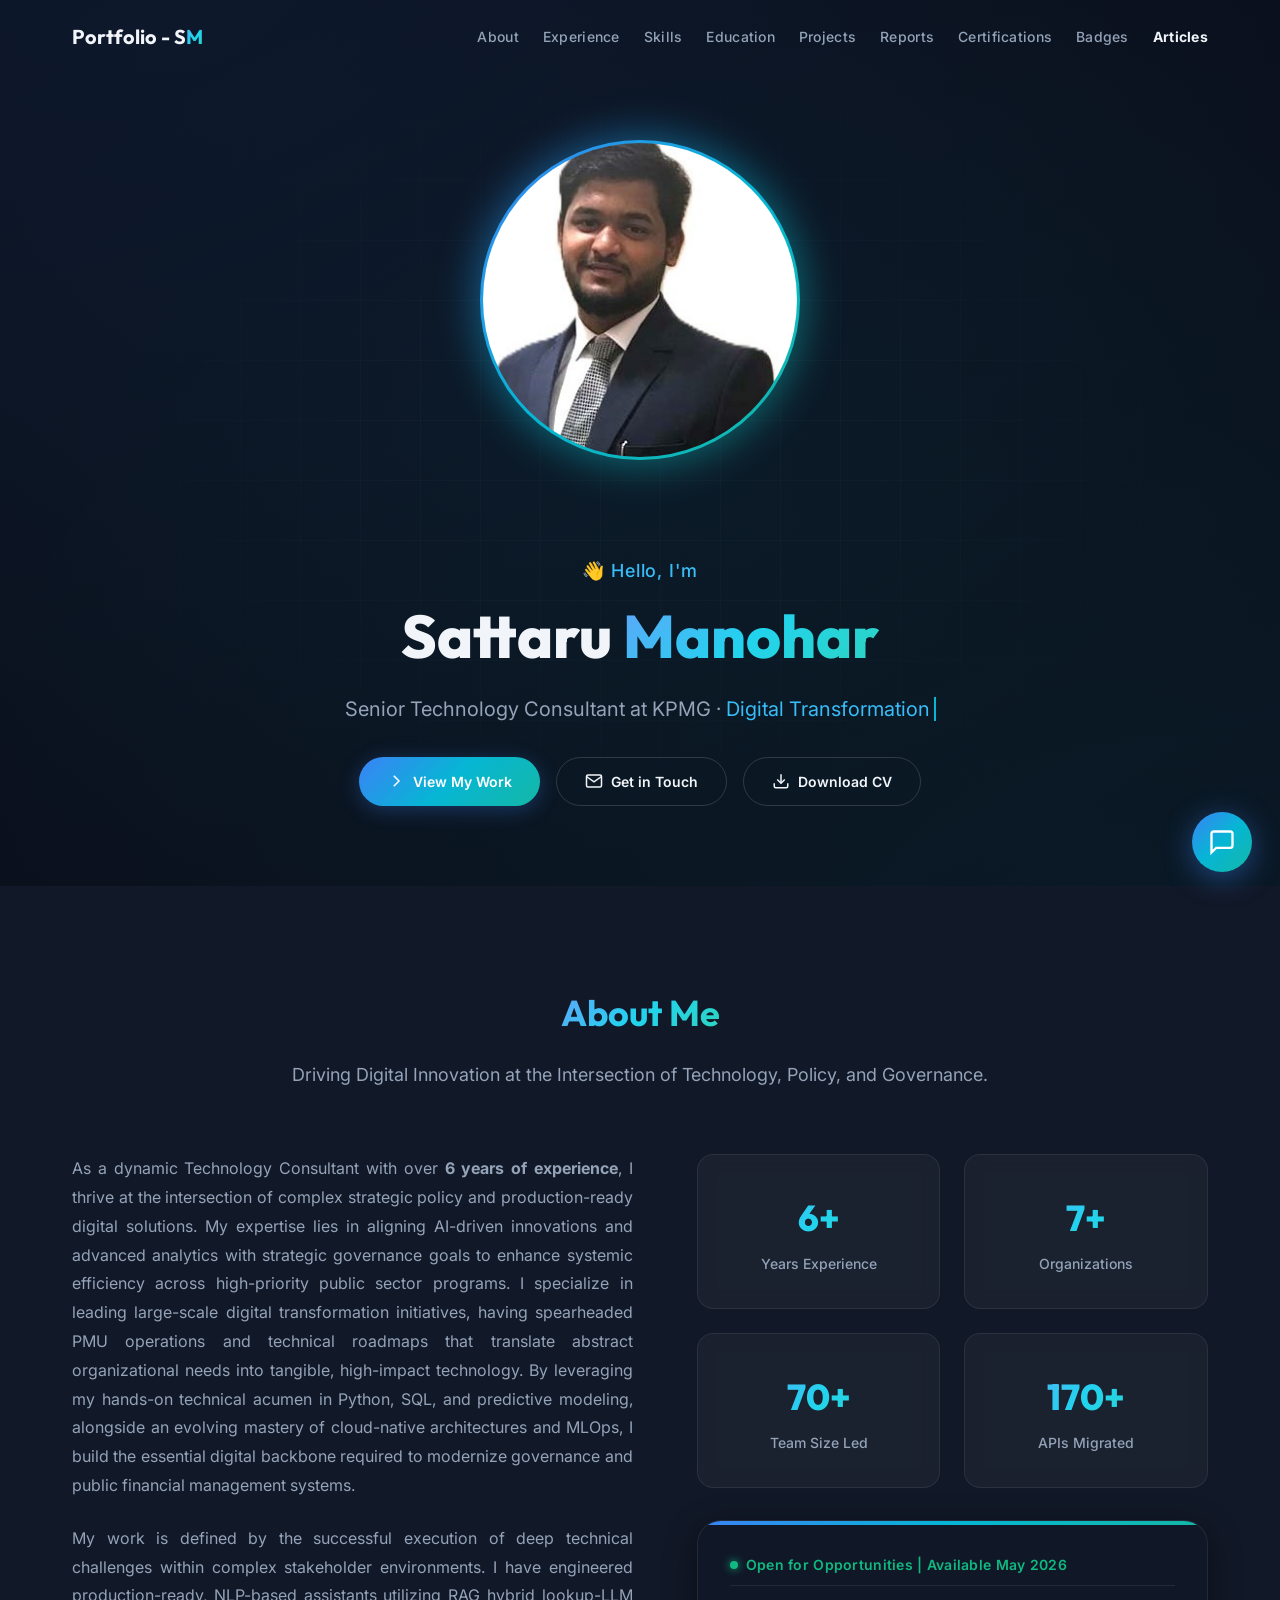
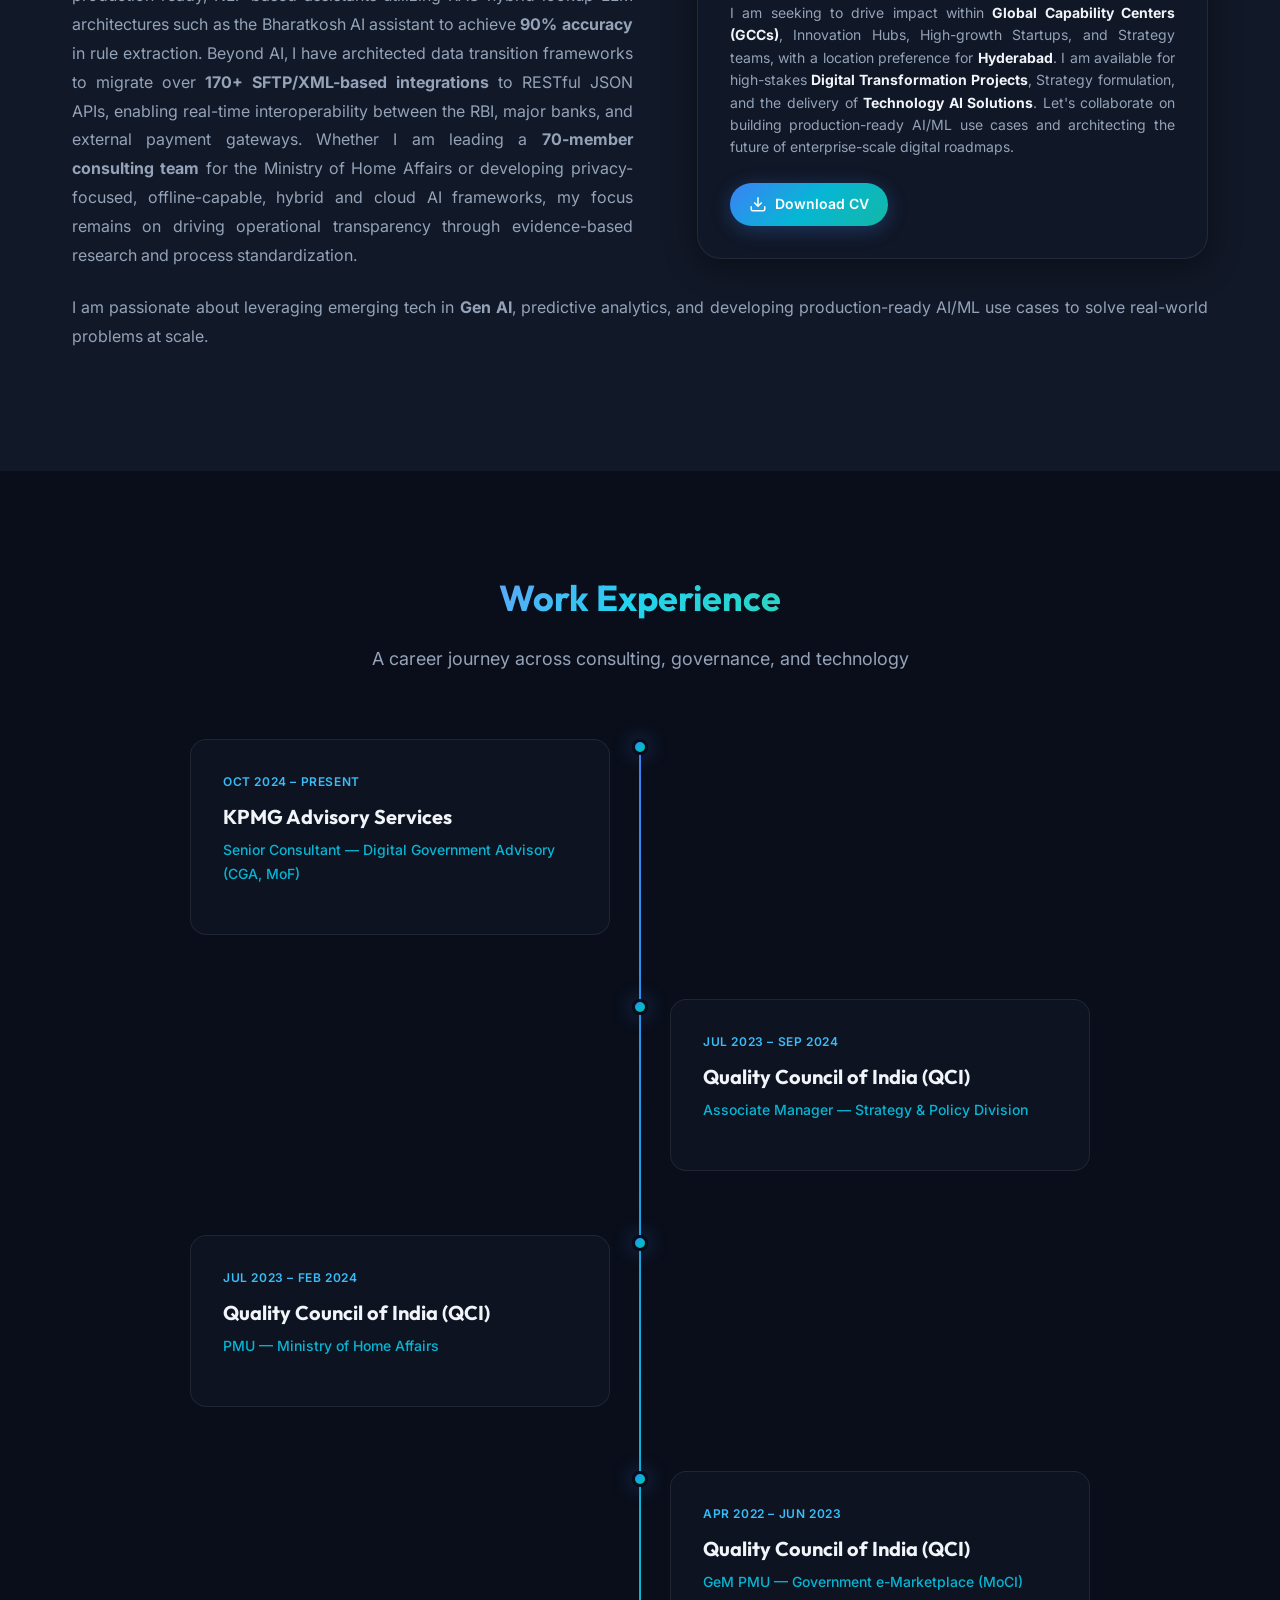
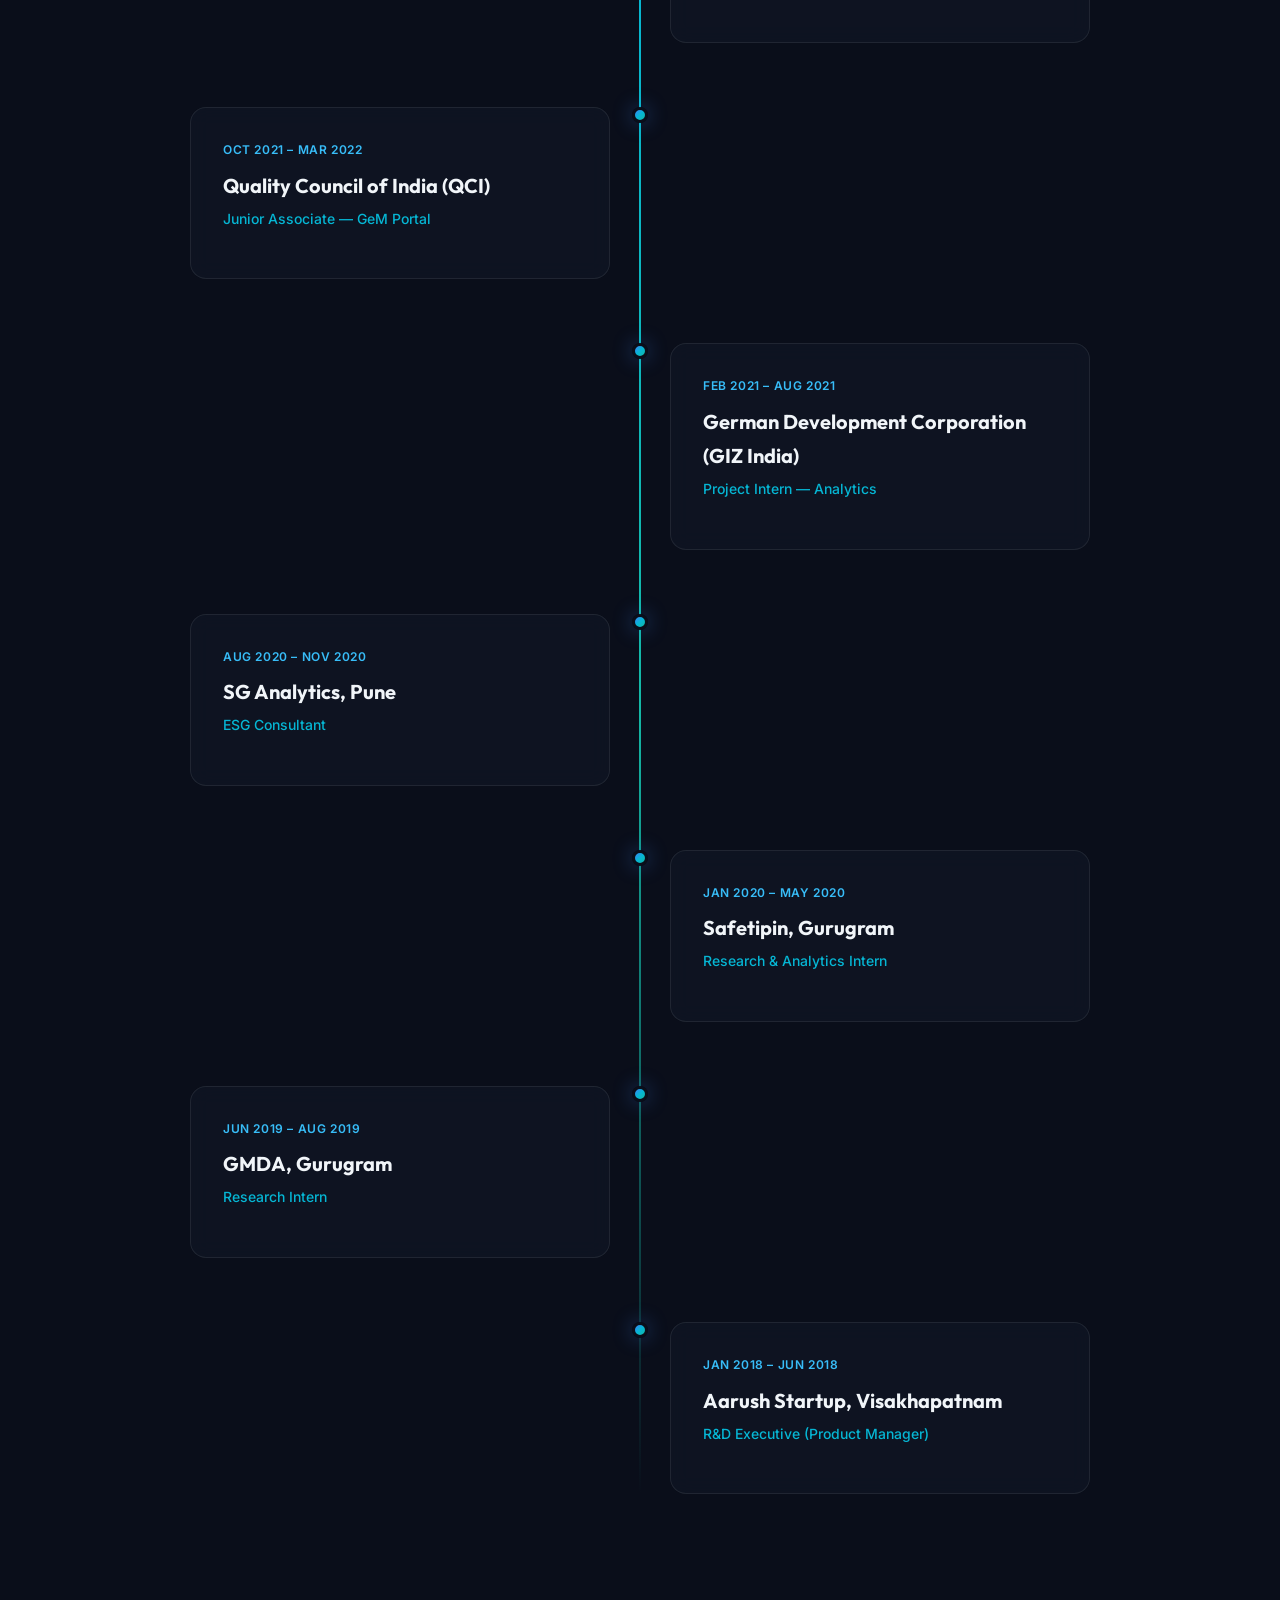
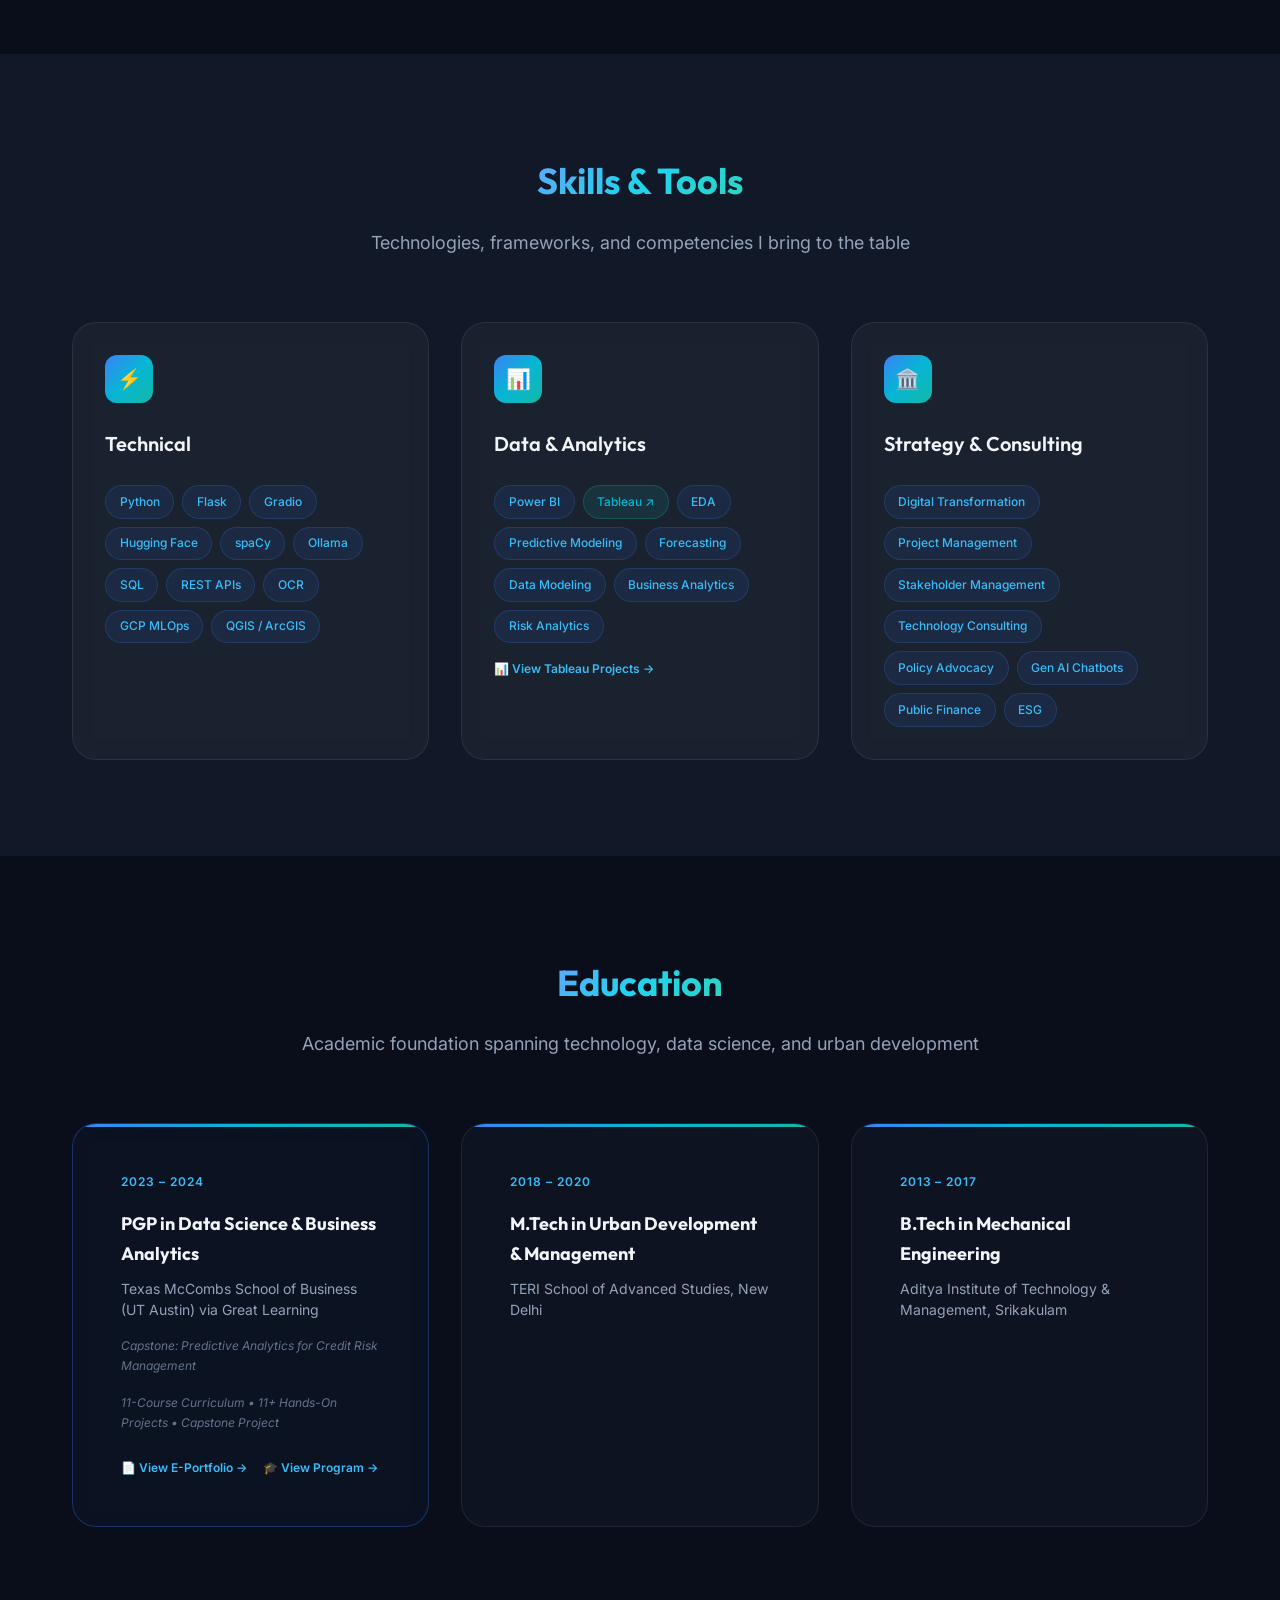
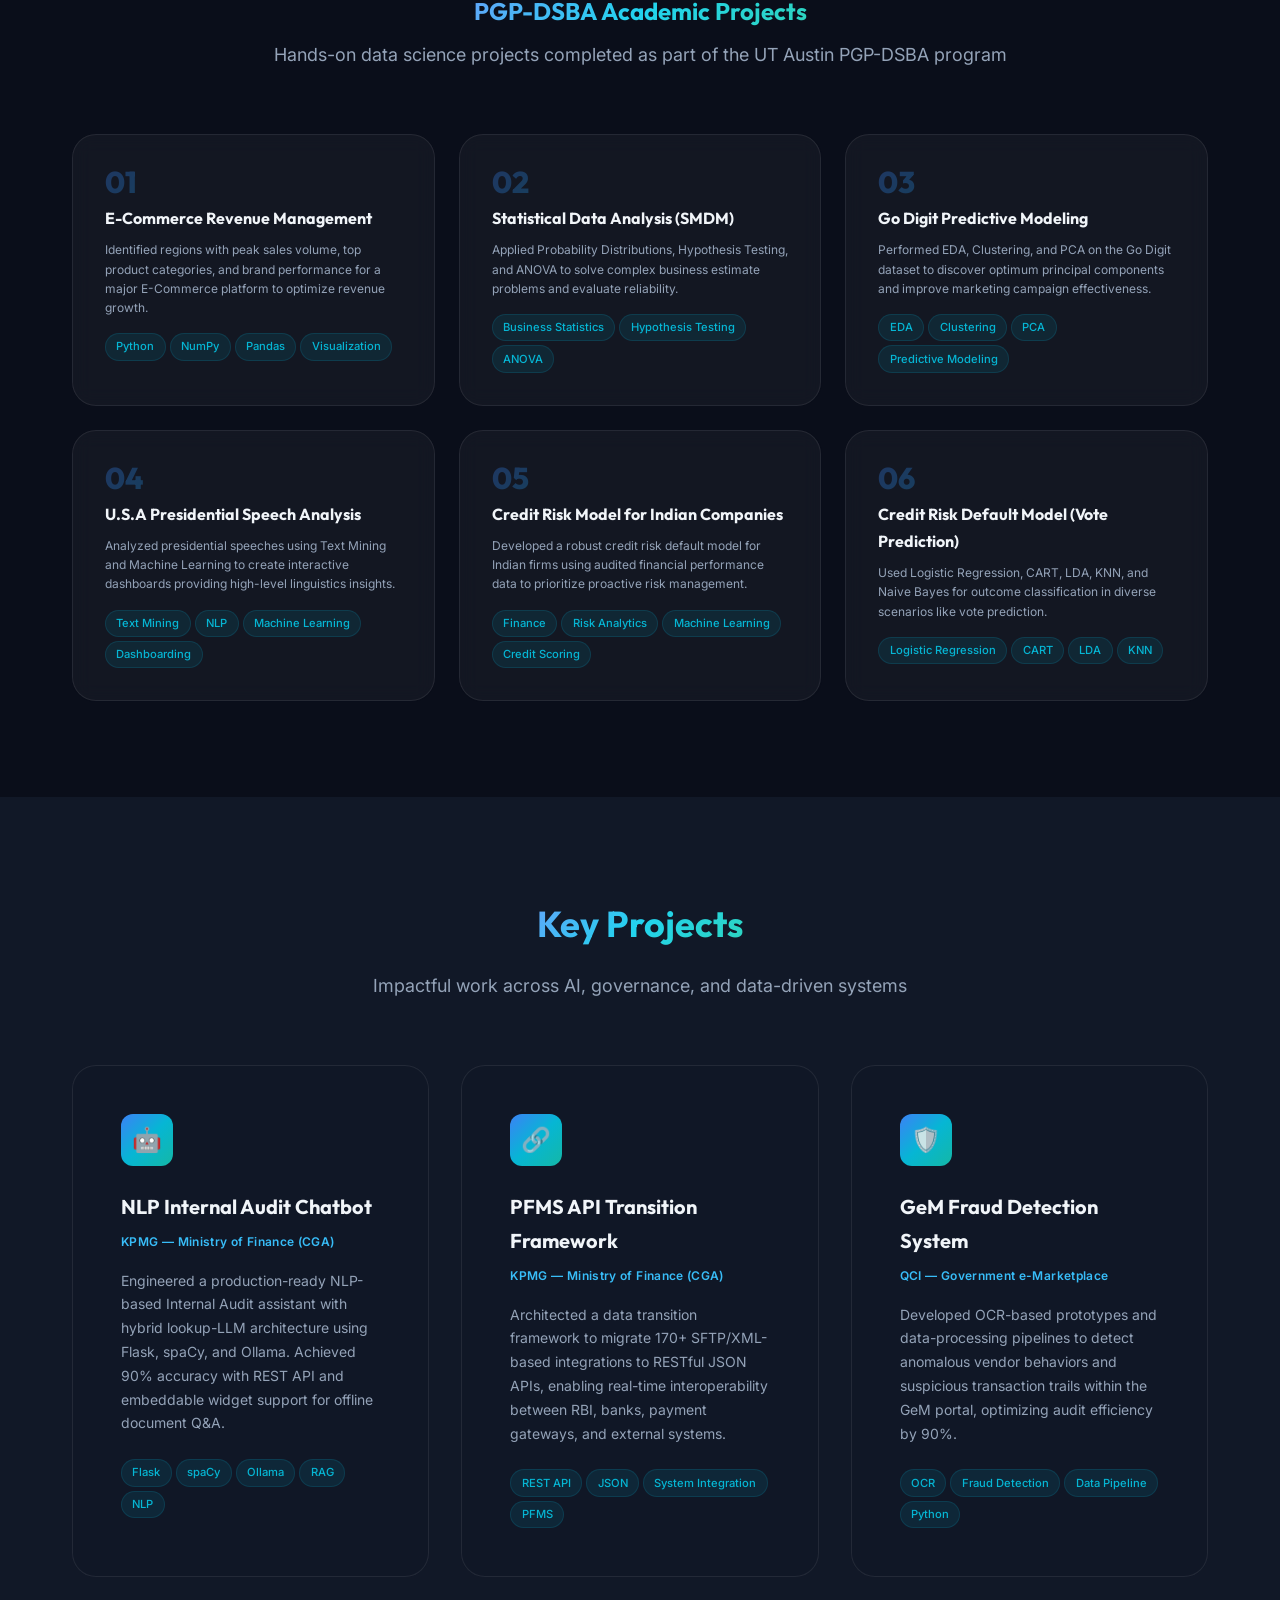
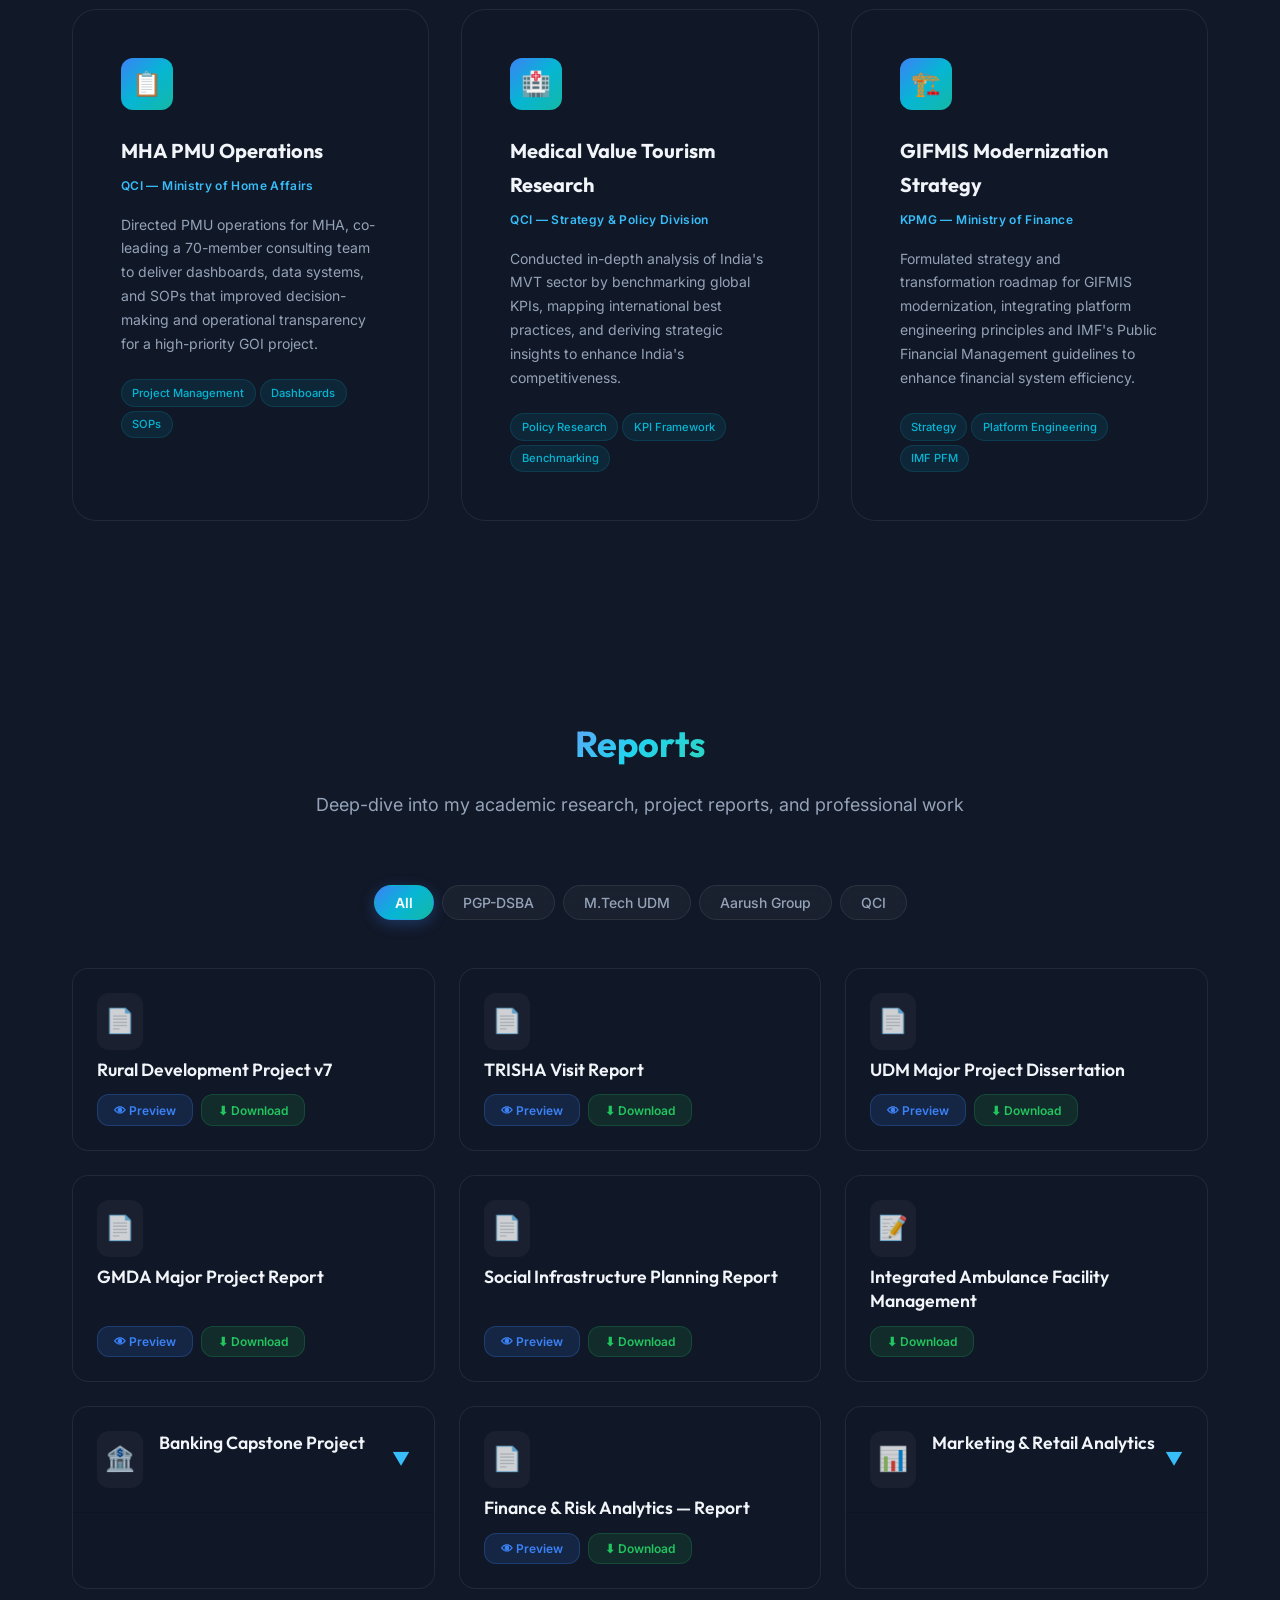
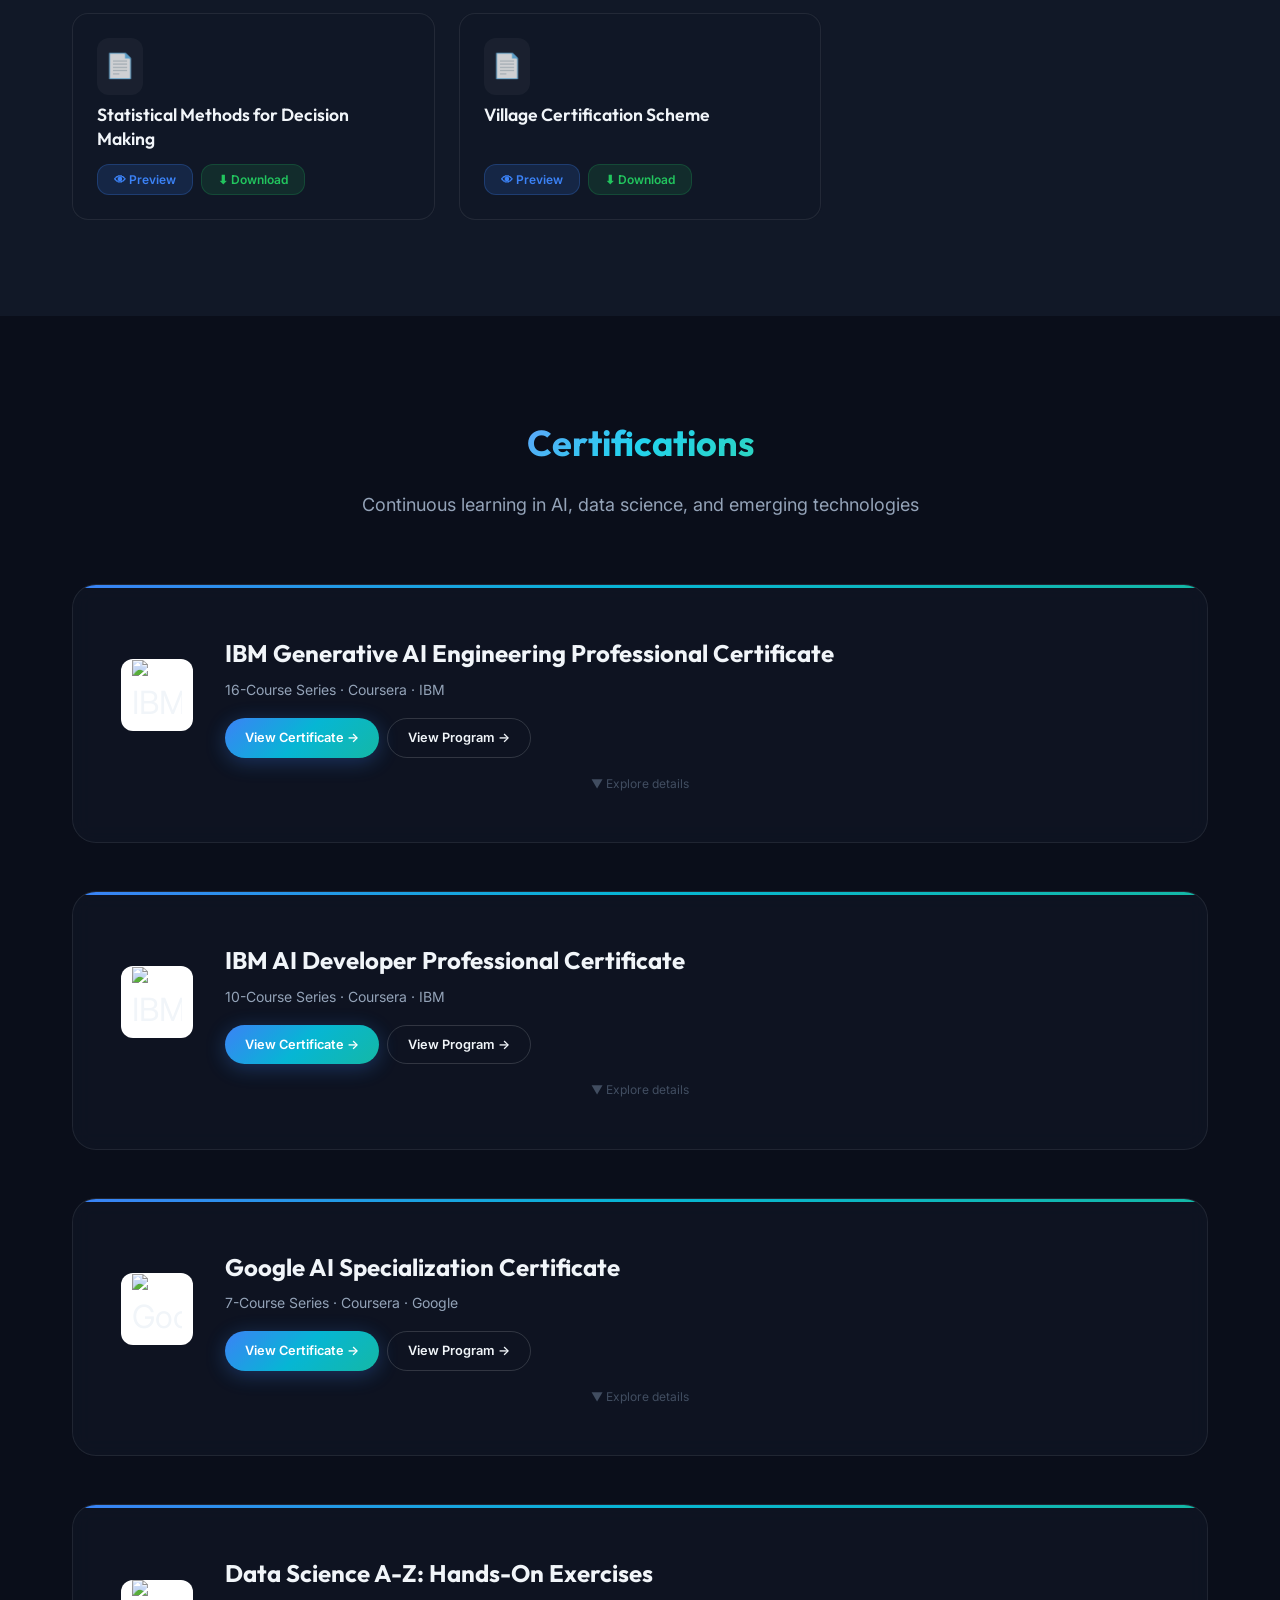
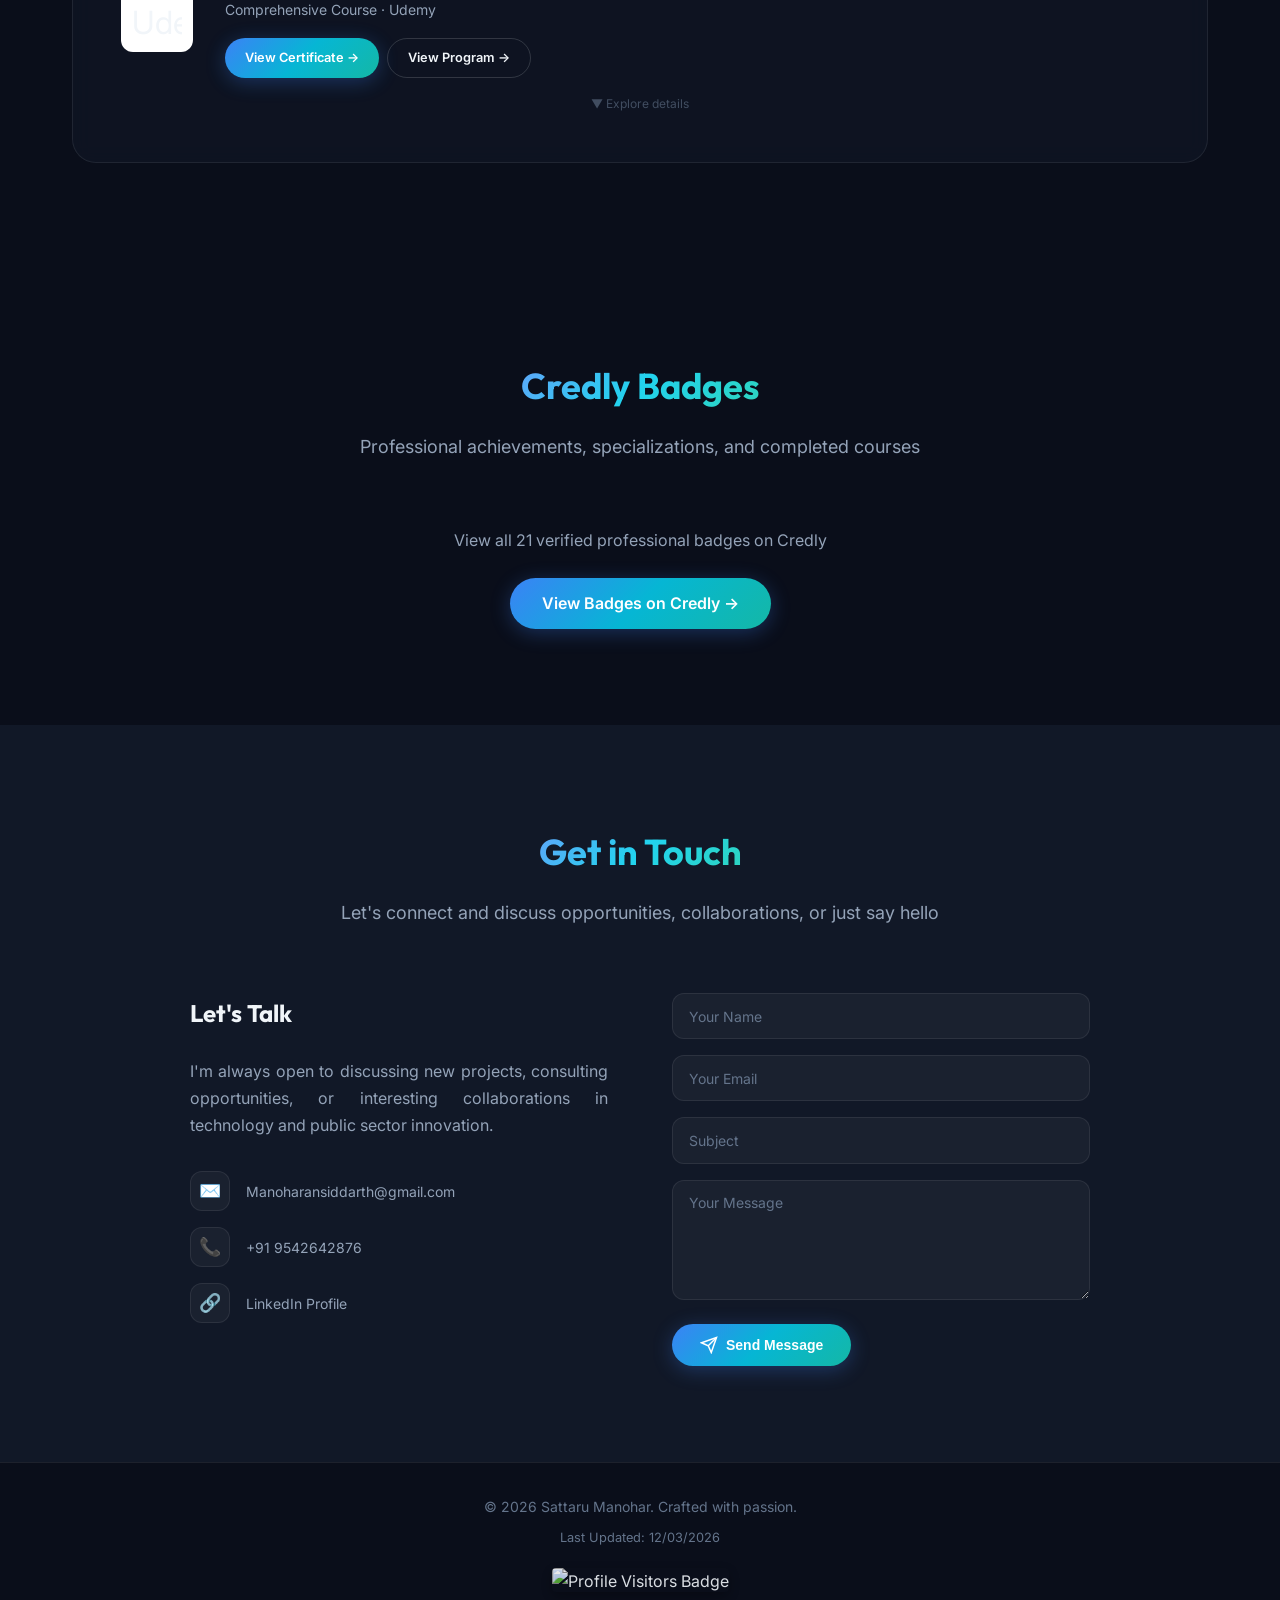
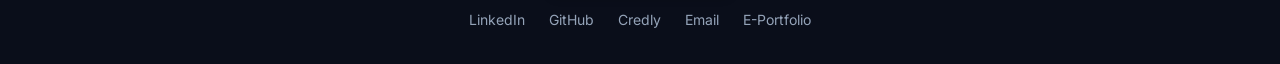
==== index.html @ 5b808726 "Add Articles page, update LinkedIn URL, and add footer last updated date" ====
<!DOCTYPE html>
<html lang="en">

<head>
  <meta charset="UTF-8">
  <meta name="viewport" content="width=device-width, initial-scale=1.0">
  <meta name="description"
    content="Sattaru Manohar — Senior Technology Consultant specializing in Digital Transformation, AI/ML, Data Analytics, and Public Sector Advisory. 6+ years of experience driving large-scale government innovation.">
  <meta name="keywords"
    content="Sattaru Manohar, Technology Consultant, Digital Transformation, AI, ML, Data Analytics, KPMG, Portfolio">
  <meta name="google-site-verification" content="6jtvnLlISKmFZ_7E117oAybdKKbMDVkw4s4tIM5mHbE" />
  <title>Sattaru Manohar | Senior Technology Consultant</title>
  <link rel="stylesheet" href="index.css">
</head>

<body>


  <!-- ========== NAVBAR ========== -->
  <nav class="navbar" id="navbar">
    <div class="container">
      <a href="#hero" class="nav-logo">Portfolio - S<span>M</span></a>
      <ul class="nav-links" id="navLinks">
        <li><a href="#about">About</a></li>
        <li><a href="#experience">Experience</a></li>
        <li><a href="#skills">Skills</a></li>
        <li><a href="#education">Education</a></li>
        <li><a href="#projects">Projects</a></li>
        <li><a href="#documents">Reports</a></li>
        <li><a href="#certifications">Certifications</a></li>
        <li><a href="#badges">Badges</a></li>
        <li><a href="articles.html" style="color: var(--primary-color); font-weight: 700;">Articles</a></li>

      </ul>
      <div class="hamburger" id="hamburger">
        <span></span>
        <span></span>
        <span></span>
      </div>
    </div>
  </nav>

  <!-- Chatbot Window -->
  <div id="chatPanel" class="chat-panel">
    <div class="chat-header">
      <div class="chat-header-info">
        <div class="chat-avatar">SM</div>
        <div>
          <div class="chat-header-name">Manohar's AI Assistant</div>
          <div class="chat-header-status" id="chatStatus">
            <span class="status-dot"></span> Hybrid RAG Engine
          </div>
        </div>
      </div>
      <div class="chat-header-actions" style="display: flex; gap: 8px; align-items: center;">
        <button id="chatRefreshBtn" class="chat-close-btn" aria-label="Refresh Chat" title="Refresh Chat">
          <svg width="18" height="18" viewBox="0 0 24 24" fill="none" stroke="currentColor" stroke-width="2">
            <path d="M21 2v6h-6" />
            <path d="M3 12a9 9 0 1 0 2.13-5.83L2 9" />
          </svg>
        </button>
        <button id="chatCloseBtn" class="chat-close-btn" aria-label="Close Chat" title="Close Chat">
          <svg width="20" height="20" viewBox="0 0 24 24" fill="none" stroke="currentColor" stroke-width="2">
            <line x1="18" y1="6" x2="6" y2="18" />
            <line x1="6" y1="6" x2="18" y2="18" />
          </svg>
        </button>
      </div>
    </div>
    <div class="chat-messages" id="chatMessages">
      <!-- Chat messages will be loaded here -->
    </div>
    <div class="chat-input-area">
      <div class="chat-suggestions" id="chatSuggestions">
        <button class="chat-suggestion-btn" data-query="What is your experience?">💼 Experience</button>
        <button class="chat-suggestion-btn" data-query="What are your skills?">⚡ Skills</button>
        <button class="chat-suggestion-btn" data-query="Tell me about your projects">🚀 Projects</button>
        <button class="chat-suggestion-btn" data-query="How can I contact you?">📬 Contact</button>
      </div>
      <form class="chat-input-form" id="chatForm">
        <input type="text" id="chatInput" placeholder="Ask about Manohar's profile..." autocomplete="off">
        <button type="submit" id="chatSendBtn">
          <svg width="20" height="20" viewBox="0 0 24 24" fill="none" stroke="currentColor" stroke-width="2">
            <line x1="22" y1="2" x2="11" y2="13" />
            <polygon points="22 2 15 22 11 13 2 9 22 2" />
          </svg>
        </button>
      </form>
    </div>
    <div class="chat-disclaimer">Hybrid RAG: Keyword Lookup → Fuzzy FAQ → TF-IDF → Ollama LLM</div>
  </div>

  <!-- Chatbot Floating Button -->
  <button id="chatFab" class="chat-fab" aria-label="Open Chat">
    <div class="chat-fab-pulse"></div>
    <span class="chatbot-tooltip">Hey there! I am Manohar's AI assistant</span>
    <div class="chat-fab-icon">
      <svg width="28" height="28" viewBox="0 0 24 24" fill="none" stroke="currentColor" stroke-width="2">
        <path d="M21 15a2 2 0 01-2 2H7l-4 4V5a2 2 0 012-2h14a2 2 0 012 2z" />
      </svg>
    </div>
    <div class="chat-fab-close" style="display:none">
      <svg width="28" height="28" viewBox="0 0 24 24" fill="none" stroke="currentColor" stroke-width="2">
        <line x1="18" y1="6" x2="6" y2="18" />
        <line x1="6" y1="6" x2="18" y2="18" />
      </svg>
    </div>
  </button>

  <!-- ========== HERO ========== -->
  <section id="hero">
    <div class="hero-bg">
      <div class="hero-grid"></div>
    </div>
    <div class="hero-content hero-content-centered">

      <!-- Profile + Bio Centered -->
      <div class="hero-image">
        <div class="profile-pic-wrapper" style="margin: 0 auto;">
          <div class="profile-pic-glow"></div>
          <div class="profile-pic-border">
            <img id="heroProfileImage" src="profile.jpg" alt="Sattaru Manohar - Profile Photo">
          </div>
        </div>
      </div>

      <div class="hero-text text-center">
        <p class="hero-greeting">👋 Hello, I'm</p>
        <h1 class="hero-name">
          Sattaru <span class="gradient-text">Manohar</span>
        </h1>
        <p class="hero-tagline">
          Senior Technology Consultant at KPMG · <span class="typed-text" id="typedText"></span>
        </p>
        <div class="hero-cta justify-center"
          style="display: flex; flex-wrap: wrap; gap: var(--space-md); justify-content: center;">
          <a href="#projects" class="btn btn-primary">
            <svg width="18" height="18" fill="none" stroke="currentColor" stroke-width="2" viewBox="0 0 24 24">
              <path d="M9 5l7 7-7 7" />
            </svg>
            View My Work
          </a>
          <a href="#contact" class="btn btn-outline">
            <svg width="18" height="18" fill="none" stroke="currentColor" stroke-width="2" viewBox="0 0 24 24">
              <path d="M4 4h16c1.1 0 2 .9 2 2v12c0 1.1-.9 2-2 2H4c-1.1 0-2-.9-2-2V6c0-1.1.9-2 2-2z" />
              <polyline points="22,6 12,13 2,6" />
            </svg>
            Get in Touch
          </a>

          <a href="data/cv/Sattaru Manohar_CV_10032026.pdf" download class="btn btn-outline">
            <svg width="18" height="18" fill="none" stroke="currentColor" stroke-width="2" viewBox="0 0 24 24">
              <path d="M21 15v4a2 2 0 0 1-2 2H5a2 2 0 0 1-2-2v-4" />
              <polyline points="7 10 12 15 17 10" />
              <line x1="12" y1="15" x2="12" y2="3" />
            </svg>
            Download CV
          </a>
        </div>
      </div>

    </div>
  </section>

  <!-- ========== ABOUT ========== -->
  <section id="about">
    <div class="container">
      <h2 class="section-title reveal"><span class="gradient-text">About Me</span></h2>
      <p class="section-subtitle reveal" style="max-width: 800px;">Driving Digital Innovation at the Intersection of
        Technology, Policy, and Governance.</p>
      <div class="about-content">

        <!-- Right Panel (Floated) -->
        <div class="about-right-panel">
          <div class="stats-grid reveal">
            <div class="stat-card">
              <div class="stat-number" data-target="6">0</div>
              <div class="stat-label">Years Experience</div>
            </div>
            <div class="stat-card">
              <div class="stat-number" data-target="7">0</div>
              <div class="stat-label">Organizations</div>
            </div>
            <div class="stat-card">
              <div class="stat-number" data-target="70">0</div>
              <div class="stat-label">Team Size Led</div>
            </div>
            <div class="stat-card">
              <div class="stat-number" data-target="170">0</div>
              <div class="stat-label">APIs Migrated</div>
            </div>
          </div>

          <div class="about-opportunity reveal" style="margin-top: var(--space-xl);">
            <div class="opportunity-card">
              <div class="opportunity-card-header">
                <span class="pulse-dot"></span>
                <span class="opportunity-status">Open for Opportunities | Available May 2026</span>
              </div>
              <p class="opportunity-card-body">
                I am seeking to drive impact within <strong>Global Capability Centers (GCCs)</strong>, Innovation Hubs,
                High-growth Startups, and Strategy teams, with a location preference for <strong>Hyderabad</strong>.
                I am available for high-stakes <strong>Digital Transformation Projects</strong>, Strategy formulation,
                and the delivery of <strong>Technology AI Solutions</strong>. Let's collaborate on building
                production-ready AI/ML use cases and architecting the future of enterprise-scale digital roadmaps.
              </p>
              <a href="data/cv/Sattaru Manohar_CV_10032026.pdf" download class="btn btn-primary opportunity-cv-btn">
                <svg width="18" height="18" fill="none" stroke="currentColor" stroke-width="2" viewBox="0 0 24 24">
                  <path d="M21 15v4a2 2 0 0 1-2 2H5a2 2 0 0 1-2-2v-4" />
                  <polyline points="7 10 12 15 17 10" />
                  <line x1="12" y1="15" x2="12" y2="3" />
                </svg>
                Download CV
              </a>
            </div>
          </div>
        </div>

        <!-- Text Content (Flows around float) -->
        <div class="about-text reveal">
          <p>
            As a dynamic Technology Consultant with over <strong>6 years of experience</strong>, I thrive at the
            intersection of complex strategic policy and production-ready digital solutions. My expertise lies in
            aligning AI-driven innovations and advanced analytics with strategic governance goals to enhance systemic
            efficiency across high-priority public sector programs. I specialize in leading large-scale digital
            transformation initiatives, having spearheaded PMU operations and technical roadmaps that translate abstract
            organizational needs into tangible, high-impact technology. By leveraging my hands-on technical acumen in
            Python, SQL, and predictive modeling, alongside an evolving mastery of cloud-native architectures and MLOps,
            I build the essential digital backbone required to modernize governance and public financial management
            systems.
          </p>
          <p>
            My work is defined by the successful execution of deep technical challenges within complex stakeholder
            environments. I have engineered production-ready, NLP-based assistants utilizing RAG hybrid lookup-LLM
            architectures such as the Bharatkosh AI assistant to achieve <strong>90% accuracy</strong> in rule
            extraction. Beyond AI, I have architected data transition frameworks to migrate over
            <strong>170+ SFTP/XML-based integrations</strong> to RESTful JSON APIs, enabling real-time interoperability
            between the RBI, major banks, and external payment gateways. Whether I am leading a
            <strong>70-member consulting team</strong> for the Ministry of Home Affairs or developing privacy-focused,
            offline-capable, hybrid and cloud AI frameworks, my focus remains on driving operational transparency
            through evidence-based research and process standardization.
          </p>
          <p>
            I am passionate about leveraging emerging tech in <strong>Gen AI</strong>, predictive analytics, and
            developing production-ready AI/ML use cases to solve real-world problems at scale.
          </p>
        </div>

      </div>
    </div>
  </section>

  <!-- ========== EXPERIENCE ========== -->
  <section id="experience">
    <div class="container">
      <h2 class="section-title reveal"><span class="gradient-text">Work Experience</span></h2>
      <p class="section-subtitle reveal">A career journey across consulting, governance, and technology</p>

      <div class="timeline">
        <!-- KPMG -->
        <div class="timeline-item reveal">
          <div class="timeline-dot"></div>
          <div class="timeline-card">
            <div class="timeline-date">Oct 2024 – Present</div>
            <div class="timeline-company">KPMG Advisory Services</div>
            <div class="timeline-role">Senior Consultant — Digital Government Advisory (CGA, MoF)</div>
            <ul class="timeline-highlights">
              <li>Engineered an NLP-based Bharatkosh, Internal Audit Wing chatbot IAW - assistant with hybrid lookup-LLM
                architecture using Flask, spaCy, and Ollama, achieving 90% accuracy through direct rule extraction and
                vector similarity search.</li>
              <li>Created a production-ready chatbot with embeddable widget support, REST API, and local LLM integration
                for privacy-focused, offline-capable document Q&A.</li>
              <li>Prepared POC and technical documentation for module wise chatbots, fraud analytics and OCR
                implementations to PFMS modules - Bharatkosh and E-Bill.</li>
              <li>Prepared strategy and approach to transform GIFMIS based on platform engineering and IMF PFM
                guidelines.</li>
              <li>Assisted client in developing internal dashboards for multiple modules within the PFMS.</li>
              <li>Prepared POC and design document for AI/ML based scheme analytics application for PFMS including data
                source pipeline integration through external APIs, high-level architecture design.</li>
              <li>Prepared detailed technical documentation for transitioning PFMS module wise data sharing from SFTP
                based XML to JSON-based RESTFUL API (170+ APIs) integration with RBI, Banks, Payment Gateway Aggregators
                and External systems.</li>
              <li>Analysed FY 2024 Prakalpa data and identified data reconciliation mismatch between RBI and ZAO
                records.</li>
              <li>Audited and Assessed performance of 8 MHA PAOs to identify user-level challenges in E-bill module.
              </li>
              <li>Managing client interactions and addressing technical challenges related to the ICEGATE and GST
                Refunds modules.</li>
              <li>Supporting business development activities, including RFP and tender preparation.</li>
            </ul>
          </div>
        </div>

        <!-- QCI - Associate Manager -->
        <div class="timeline-item reveal">
          <div class="timeline-dot"></div>
          <div class="timeline-card">
            <div class="timeline-date">Jul 2023 – Sep 2024</div>
            <div class="timeline-company">Quality Council of India (QCI)</div>
            <div class="timeline-role">Associate Manager — Strategy & Policy Division</div>
            <ul class="timeline-highlights">
              <li>Market research and policy gap analysis of sectors – Medical value tourism, Rural development,
                Infrastructure.</li>
              <li>Conducted in-depth secondary research and data-driven analysis of India’s Medical Value Tourism (MVT)
                sector by identifying and benchmarking global KPIs.</li>
              <li>Mapped and evaluated international best practices in medical tourism sector to derive insights for
                enhancing India’s competitiveness.</li>
              <li>Feature identification to predict onboarding of manufacturers in Make in India scheme using RFM
                technique.</li>
              <li>Drafted a framework and developing KPIs for holistic development of rural areas.</li>
              <li>Concept ideation and framework design to establish a National Infrastructure Auditing and Monitoring
                portal.</li>
              <li>Worked on policy gap analysis and explored global best practices in quality infrastructure and
                structural health assessments.</li>
            </ul>
          </div>
        </div>

        <!-- QCI - PMU MHA -->
        <div class="timeline-item reveal">
          <div class="timeline-dot"></div>
          <div class="timeline-card">
            <div class="timeline-date">Jul 2023 – Feb 2024</div>
            <div class="timeline-company">Quality Council of India (QCI)</div>
            <div class="timeline-role">PMU — Ministry of Home Affairs</div>
            <ul class="timeline-highlights">
              <li>Oversaw data cleaning and analysis, ensuring data integrity and actionable insights.</li>
              <li>Designed and implemented dashboards and daily reports for the client, facilitating informed
                decision-making and project tracking.</li>
              <li>Conducted extensive stakeholder management, liaising with senior bureaucrats of the GOI.</li>
              <li>Managed the entire project lifecycle, from team hiring to completion of deliverables, ensuring
                effective execution and alignment with project goals.</li>
              <li>Led a team of 12 consultants and co-led a team of 70 consultants on a high-priority, confidential
                Government of India (GOI) project.</li>
              <li>Provided project recommendations and prepared SOPs for data cleaning, analyzing, and storing data.
              </li>
            </ul>
          </div>
        </div>

        <!-- QCI - GeM PMU -->
        <div class="timeline-item reveal">
          <div class="timeline-dot"></div>
          <div class="timeline-card">
            <div class="timeline-date">Apr 2022 – Jun 2023</div>
            <div class="timeline-company">Quality Council of India (QCI)</div>
            <div class="timeline-role">GeM PMU — Government e-Marketplace (MoCI)</div>
            <ul class="timeline-highlights">
              <li>Managed a team of 14 to execute high-stakes GEM portal onboarding for vendors and service providers,
                implemented standardized SOPs and due diligence frameworks to validate tender completion across state
                and central government departments.</li>
              <li>Engineered data-driven fraud detection protocols to identify anomalous vendor behaviors, drafted and
                presented incident management policies to stakeholders to mitigate risks associated with fraudulent
                certifications and historical data discrepancies.</li>
              <li>Developed OCR-based prototypes and data-processing pipelines to detect anomalous behaviors and
                suspicious transaction trails within the GeM portal, optimizing audit efficiency by 90%</li>
            </ul>
          </div>
        </div>

        <!-- QCI - Junior Associate -->
        <div class="timeline-item reveal">
          <div class="timeline-dot"></div>
          <div class="timeline-card">
            <div class="timeline-date">Oct 2021 – Mar 2022</div>
            <div class="timeline-company">Quality Council of India (QCI)</div>
            <div class="timeline-role">Junior Associate — GeM Portal</div>
            <ul class="timeline-highlights">
              <li>Optimized the end-to-end onboarding lifecycle for 260+ service categories on the GeM portal; performed
                high-frequency data auditing and reporting to ensure data integrity and track service providers and
                vendors growth for senior stakeholders.</li>
            </ul>
          </div>
        </div>

        <!-- GIZ -->
        <div class="timeline-item reveal">
          <div class="timeline-dot"></div>
          <div class="timeline-card">
            <div class="timeline-date">Feb 2021 – Aug 2021</div>
            <div class="timeline-company">German Development Corporation (GIZ India)</div>
            <div class="timeline-role">Project Intern — Analytics</div>
            <ul class="timeline-highlights">
              <li>Leveraged QGIS to analyze spatial datasets for 7 AMRUT city masterplans; converted complex data into
                actionable urban policy frameworks.</li>
              <li>Developed a MoHUA interactive dashboard to perform gap analysis on town-planner vacancies and existing
                cadre, enabling ULBs to execute strategic workforce modeling for future infrastructure demands.</li>
            </ul>
          </div>
        </div>

        <!-- SG Analytics -->
        <div class="timeline-item reveal">
          <div class="timeline-dot"></div>
          <div class="timeline-card">
            <div class="timeline-date">Aug 2020 – Nov 2020</div>
            <div class="timeline-company">SG Analytics, Pune</div>
            <div class="timeline-role">ESG Consultant</div>
            <ul class="timeline-highlights">
              <li>Executed end-to-end research and analysis on ESG performance for 14 cross-sector global entities,
                identifying key risks and opportunities in their environmental and social governance.</li>
              <li>Streamlined data collection for over 450+ performance indicators; audited company processes and
                stakeholder commitments to ensure 100% compliance with GRI reporting requirements.</li>
            </ul>
          </div>
        </div>

        <!-- Safetipin -->
        <div class="timeline-item reveal">
          <div class="timeline-dot"></div>
          <div class="timeline-card">
            <div class="timeline-date">Jan 2020 – May 2020</div>
            <div class="timeline-company">Safetipin, Gurugram</div>
            <div class="timeline-role">Research & Analytics Intern</div>
            <ul class="timeline-highlights">
              <li>Spearheaded the end-to-end development of a new safety audit vertical; designed the core methodology
                and successfully integrated custom survey frameworks into the Safetipin app for real-time data capture.
              </li>
              <li>Transformed raw audit data into high-impact visualizations and policy recommendations for Pune City;
                successfully translated complex quantitative datasets into strategic safety improvements for government
                stakeholders.</li>
            </ul>
          </div>
        </div>

        <!-- GMDA -->
        <div class="timeline-item reveal">
          <div class="timeline-dot"></div>
          <div class="timeline-card">
            <div class="timeline-date">Jun 2019 – Aug 2019</div>
            <div class="timeline-company">GMDA, Gurugram</div>
            <div class="timeline-role">Research Intern</div>
            <ul class="timeline-highlights">
              <li>Conducted a comprehensive gap analysis of social infrastructure for GMDA, delivering data-driven
                policy solutions aligned with URDPFI guidelines to optimize urban planning and resource allocation.</li>
              <li>Executed advanced spatial modeling of using ArcGIS; translated complex geospatial data into actionable
                site-selection and policy recommendations for regional development.</li>
            </ul>
          </div>
        </div>

        <!-- Aarush -->
        <div class="timeline-item reveal">
          <div class="timeline-dot"></div>
          <div class="timeline-card">
            <div class="timeline-date">Jan 2018 – Jun 2018</div>
            <div class="timeline-company">Aarush Startup, Visakhapatnam</div>
            <div class="timeline-role">R&D Executive (Product Manager)</div>
            <ul class="timeline-highlights">
              <li>Spearheaded a multi-sector startup consortium (IT, Health, Solar) to pitch and secure "Cluster Village
                Development" initiatives with the Govt. of AP; delivered critical waste-management policy frameworks to
                global stakeholders including UKAID and UNDP.</li>
              <li>Led a team of 8 to transform Aarushlife.com from concept to investor-ready MVP; designed the business
                model and high-fidelity demo used for investor buy-in.</li>
            </ul>
          </div>
        </div>
      </div>
    </div>
  </section>

  <!-- ========== SKILLS ========== -->
  <section id="skills">
    <div class="container">
      <h2 class="section-title reveal"><span class="gradient-text">Skills & Tools</span></h2>
      <p class="section-subtitle reveal">Technologies, frameworks, and competencies I bring to the table</p>

      <div class="skills-container">
        <div class="skill-category reveal">
          <div class="skill-category-icon">⚡</div>
          <h3>Technical</h3>
          <div class="skill-tags">
            <span class="skill-tag">Python</span>
            <span class="skill-tag">Flask</span>
            <span class="skill-tag">Gradio</span>
            <span class="skill-tag">Hugging Face</span>
            <span class="skill-tag">spaCy</span>
            <span class="skill-tag">Ollama</span>
            <span class="skill-tag">SQL</span>
            <span class="skill-tag">REST APIs</span>
            <span class="skill-tag">OCR</span>
            <span class="skill-tag">GCP MLOps</span>
            <span class="skill-tag">QGIS / ArcGIS</span>
          </div>
        </div>

        <div class="skill-category reveal">
          <div class="skill-category-icon">📊</div>
          <h3>Data & Analytics</h3>
          <div class="skill-tags">
            <span class="skill-tag">Power BI</span>
            <a href="https://public.tableau.com/app/profile/sattaru.manohar/vizzes" target="_blank" rel="noopener"
              class="skill-tag skill-tag-link">Tableau ↗</a>
            <span class="skill-tag">EDA</span>
            <span class="skill-tag">Predictive Modeling</span>
            <span class="skill-tag">Forecasting</span>
            <span class="skill-tag">Data Modeling</span>
            <span class="skill-tag">Business Analytics</span>
            <span class="skill-tag">Risk Analytics</span>
          </div>
          <a href="https://public.tableau.com/app/profile/sattaru.manohar/vizzes" target="_blank" rel="noopener"
            class="skill-portfolio-link">📊 View Tableau Projects →</a>
        </div>

        <div class="skill-category reveal">
          <div class="skill-category-icon">🏛️</div>
          <h3>Strategy & Consulting</h3>
          <div class="skill-tags">
            <span class="skill-tag">Digital Transformation</span>
            <span class="skill-tag">Project Management</span>
            <span class="skill-tag">Stakeholder Management</span>
            <span class="skill-tag">Technology Consulting</span>
            <span class="skill-tag">Policy Advocacy</span>
            <span class="skill-tag">Gen AI Chatbots</span>
            <span class="skill-tag">Public Finance</span>
            <span class="skill-tag">ESG</span>
          </div>
        </div>
      </div>
    </div>
  </section>

  <!-- ========== EDUCATION ========== -->
  <section id="education">
    <div class="container">
      <h2 class="section-title reveal"><span class="gradient-text">Education</span></h2>
      <p class="section-subtitle reveal">Academic foundation spanning technology, data science, and urban development
      </p>

      <div class="education-grid">
        <div class="education-card education-card-featured reveal">
          <div class="education-year">2023 – 2024</div>
          <div class="education-degree">PGP in Data Science & Business Analytics</div>
          <div class="education-school">Texas McCombs School of Business (UT Austin) via Great Learning</div>
          <div class="education-detail">Capstone: Predictive Analytics for Credit Risk Management</div>
          <div class="education-detail">11-Course Curriculum • 11+ Hands-On Projects • Capstone Project</div>
          <div class="education-links">
            <a href="https://eportfolio.mygreatlearning.com/manohar-sattaru" target="_blank" rel="noopener"
              class="education-link">📄 View E-Portfolio →</a>
            <a href="https://www.mygreatlearning.com/pg-program-data-science-and-business-analytics-course"
              target="_blank" rel="noopener" class="education-link">🎓 View Program →</a>
          </div>
        </div>

        <div class="education-card reveal">
          <div class="education-year">2018 – 2020</div>
          <div class="education-degree">M.Tech in Urban Development & Management</div>
          <div class="education-school">TERI School of Advanced Studies, New Delhi</div>
        </div>

        <div class="education-card reveal">
          <div class="education-year">2013 – 2017</div>
          <div class="education-degree">B.Tech in Mechanical Engineering</div>
          <div class="education-school">Aditya Institute of Technology & Management, Srikakulam</div>
        </div>
      </div>

      <!-- PGP-DSBA Academic Projects -->
      <h3 class="subsection-title reveal"><span class="gradient-text">PGP-DSBA Academic Projects</span></h3>
      <p class="section-subtitle reveal">Hands-on data science projects completed as part of the UT Austin PGP-DSBA
        program</p>

      <div class="academic-projects-grid">
        <div class="academic-project-card reveal">
          <div class="academic-project-num">01</div>
          <div class="academic-project-title">E-Commerce Revenue Management</div>
          <div class="academic-project-desc">Identified regions with peak sales volume, top product categories, and
            brand performance for a major E-Commerce platform to optimize revenue growth.</div>
          <div class="project-tags">
            <span>Python</span><span>NumPy</span><span>Pandas</span><span>Visualization</span>
          </div>
        </div>

        <div class="academic-project-card reveal">
          <div class="academic-project-num">02</div>
          <div class="academic-project-title">Statistical Data Analysis (SMDM)</div>
          <div class="academic-project-desc">Applied Probability Distributions, Hypothesis Testing, and ANOVA to solve
            complex business estimate problems and evaluate reliability.</div>
          <div class="project-tags">
            <span>Business Statistics</span><span>Hypothesis Testing</span><span>ANOVA</span>
          </div>
        </div>

        <div class="academic-project-card reveal">
          <div class="academic-project-num">03</div>
          <div class="academic-project-title">Go Digit Predictive Modeling</div>
          <div class="academic-project-desc">Performed EDA, Clustering, and PCA on the Go Digit dataset to discover
            optimum principal components and improve marketing campaign effectiveness.</div>
          <div class="project-tags">
            <span>EDA</span><span>Clustering</span><span>PCA</span><span>Predictive Modeling</span>
          </div>
        </div>

        <div class="academic-project-card reveal">
          <div class="academic-project-num">04</div>
          <div class="academic-project-title">U.S.A Presidential Speech Analysis</div>
          <div class="academic-project-desc">Analyzed presidential speeches using Text Mining and Machine Learning to
            create interactive dashboards providing high-level linguistics insights.</div>
          <div class="project-tags">
            <span>Text Mining</span><span>NLP</span><span>Machine Learning</span><span>Dashboarding</span>
          </div>
        </div>

        <div class="academic-project-card reveal">
          <div class="academic-project-num">05</div>
          <div class="academic-project-title">Credit Risk Model for Indian Companies</div>
          <div class="academic-project-desc">Developed a robust credit risk default model for Indian firms using audited
            financial performance data to prioritize proactive risk management.</div>
          <div class="project-tags">
            <span>Finance</span><span>Risk Analytics</span><span>Machine Learning</span><span>Credit Scoring</span>
          </div>
        </div>

        <div class="academic-project-card reveal">
          <div class="academic-project-num">06</div>
          <div class="academic-project-title">Credit Risk Default Model (Vote Prediction)</div>
          <div class="academic-project-desc">Used Logistic Regression, CART, LDA, KNN, and Naive Bayes for outcome
            classification in diverse scenarios like vote prediction.</div>
          <div class="project-tags">
            <span>Logistic Regression</span><span>CART</span><span>LDA</span><span>KNN</span>
          </div>
        </div>
      </div>
    </div>
  </section>

  <!-- ========== PROJECTS ========== -->
  <section id="projects">
    <div class="container">
      <h2 class="section-title reveal"><span class="gradient-text">Key Projects</span></h2>
      <p class="section-subtitle reveal">Impactful work across AI, governance, and data-driven systems</p>

      <div class="projects-grid">
        <div class="project-card reveal">
          <div class="project-icon">🤖</div>
          <div class="project-title">NLP Internal Audit Chatbot</div>
          <div class="project-org">KPMG — Ministry of Finance (CGA)</div>
          <div class="project-desc">Engineered a production-ready NLP-based Internal Audit assistant with hybrid
            lookup-LLM architecture using Flask, spaCy, and Ollama. Achieved 90% accuracy with REST API and embeddable
            widget support for offline document Q&A.</div>
          <div class="project-tags">
            <span>Flask</span>
            <span>spaCy</span>
            <span>Ollama</span>
            <span>RAG</span>
            <span>NLP</span>
          </div>
        </div>

        <div class="project-card reveal">
          <div class="project-icon">🔗</div>
          <div class="project-title">PFMS API Transition Framework</div>
          <div class="project-org">KPMG — Ministry of Finance (CGA)</div>
          <div class="project-desc">Architected a data transition framework to migrate 170+ SFTP/XML-based integrations
            to RESTful JSON APIs, enabling real-time interoperability between RBI, banks, payment gateways, and external
            systems.</div>
          <div class="project-tags">
            <span>REST API</span>
            <span>JSON</span>
            <span>System Integration</span>
            <span>PFMS</span>
          </div>
        </div>

        <div class="project-card reveal">
          <div class="project-icon">🛡️</div>
          <div class="project-title">GeM Fraud Detection System</div>
          <div class="project-org">QCI — Government e-Marketplace</div>
          <div class="project-desc">Developed OCR-based prototypes and data-processing pipelines to detect anomalous
            vendor behaviors and suspicious transaction trails within the GeM portal, optimizing audit efficiency by
            90%.</div>
          <div class="project-tags">
            <span>OCR</span>
            <span>Fraud Detection</span>
            <span>Data Pipeline</span>
            <span>Python</span>
          </div>
        </div>

        <div class="project-card reveal">
          <div class="project-icon">📋</div>
          <div class="project-title">MHA PMU Operations</div>
          <div class="project-org">QCI — Ministry of Home Affairs</div>
          <div class="project-desc">Directed PMU operations for MHA, co-leading a 70-member consulting team to deliver
            dashboards, data systems, and SOPs that improved decision-making and operational transparency for a
            high-priority GOI project.</div>
          <div class="project-tags">
            <span>Project Management</span>
            <span>Dashboards</span>
            <span>SOPs</span>
          </div>
        </div>

        <div class="project-card reveal">
          <div class="project-icon">🏥</div>
          <div class="project-title">Medical Value Tourism Research</div>
          <div class="project-org">QCI — Strategy & Policy Division</div>
          <div class="project-desc">Conducted in-depth analysis of India's MVT sector by benchmarking global KPIs,
            mapping international best practices, and deriving strategic insights to enhance India's competitiveness.
          </div>
          <div class="project-tags">
            <span>Policy Research</span>
            <span>KPI Framework</span>
            <span>Benchmarking</span>
          </div>
        </div>

        <div class="project-card reveal">
          <div class="project-icon">🏗️</div>
          <div class="project-title">GIFMIS Modernization Strategy</div>
          <div class="project-org">KPMG — Ministry of Finance</div>
          <div class="project-desc">Formulated strategy and transformation roadmap for GIFMIS modernization, integrating
            platform engineering principles and IMF's Public Financial Management guidelines to enhance financial system
            efficiency.</div>
          <div class="project-tags">
            <span>Strategy</span>
            <span>Platform Engineering</span>
            <span>IMF PFM</span>
          </div>
        </div>
      </div>
    </div>
  </section>

  <!-- ========== REPORTS ========== -->
  <section id="documents">
    <div class="container">
      <h2 class="section-title reveal"><span class="gradient-text">Reports</span></h2>
      <p class="section-subtitle reveal">Deep-dive into my academic research, project reports, and professional work</p>

      <div class="doc-filters reveal">
        <button class="doc-filter-btn active" data-filter="all">All</button>
        <button class="doc-filter-btn" data-filter="pgp-dsba">PGP-DSBA</button>
        <button class="doc-filter-btn" data-filter="mtech-udm">M.Tech UDM</button>
        <button class="doc-filter-btn" data-filter="aarush-group">Aarush Group</button>
        <button class="doc-filter-btn" data-filter="qci">QCI</button>
      </div>

      <div class="doc-grid" id="docGrid">

        <!-- Aarush Group -->
        <div class="doc-card reveal" data-category="aarush-group">
          <div class="doc-card-header">
            <span class="doc-type-icon">📄</span>
          </div>
          <div class="doc-card-title">Rural Development Project v7</div>
          <div class="doc-card-desc">Comprehensive blueprint for cluster village development integrating IT, healthcare,
            and solar energy sectors with the Government of Andhra Pradesh.</div>
          <div class="doc-card-actions">
            <button class="doc-btn doc-btn-preview"
              onclick="openPdfModal('data/aarush-group/Rural development project v7.pdf')">👁 Preview</button>
            <button class="doc-btn doc-btn-download"
              onclick="openLeadGenModal('data/aarush-group/Rural development project v7.pdf')">⬇
              Download</button>
          </div>
        </div>

        <div class="doc-card reveal" data-category="aarush-group">
          <div class="doc-card-header">
            <span class="doc-type-icon">📄</span>
          </div>
          <div class="doc-card-title">TRISHA Visit Report</div>
          <div class="doc-card-desc">Documentation of the TRISHA initiative site visit — a social impact assessment for
            rural community development and welfare.</div>
          <div class="doc-card-actions">
            <button class="doc-btn doc-btn-preview" onclick="openPdfModal('data/aarush-group/TRISHA Visit.pdf')">👁
              Preview</button>
            <button class="doc-btn doc-btn-download" onclick="openLeadGenModal('data/aarush-group/TRISHA Visit.pdf')">⬇
              Download</button>
          </div>
        </div>

        <!-- M.Tech UDM -->
        <div class="doc-card reveal" data-category="mtech-udm">
          <div class="doc-card-header">
            <span class="doc-type-icon">📄</span>
          </div>
          <div class="doc-card-title">UDM Major Project Dissertation</div>
          <div class="doc-card-desc">Full M.Tech dissertation on urban development management — deep research into
            sustainable city planning frameworks and policy recommendations.</div>
          <div class="doc-card-actions">
            <button class="doc-btn doc-btn-preview"
              onclick="openPdfModal('data/mtech-udm/ManoharS_UDM_Major Project Dissertation (1).pdf')">👁
              Preview</button>
            <button class="doc-btn doc-btn-download"
              onclick="openLeadGenModal('data/mtech-udm/ManoharS_UDM_Major Project Dissertation (1).pdf')">⬇
              Download</button>
          </div>
        </div>

        <div class="doc-card reveal" data-category="mtech-udm">
          <div class="doc-card-header">
            <span class="doc-type-icon">📄</span>
          </div>
          <div class="doc-card-title">GMDA Major Project Report</div>
          <div class="doc-card-desc">Social infrastructure gap analysis for Gurugram using URDPFI guidelines — spatial
            modeling with ArcGIS for urban planning recommendations.</div>
          <div class="doc-card-actions">
            <button class="doc-btn doc-btn-preview"
              onclick="openPdfModal('data/mtech-udm/GMDA _Manohar_Major project report.pdf')">👁 Preview</button>
            <button class="doc-btn doc-btn-download"
              onclick="openLeadGenModal('data/mtech-udm/GMDA _Manohar_Major project report.pdf')">⬇
              Download</button>
          </div>
        </div>

        <div class="doc-card reveal" data-category="mtech-udm">
          <div class="doc-card-header">
            <span class="doc-type-icon">📄</span>
          </div>
          <div class="doc-card-title">Social Infrastructure Planning Report</div>
          <div class="doc-card-desc">Detailed report on social infrastructure assessment and planning for Gurugram
            Metropolitan Development Authority (GMDA).</div>
          <div class="doc-card-actions">
            <button class="doc-btn doc-btn-preview"
              onclick="openPdfModal('data/mtech-udm/Social Infrastructure Planning report Manohar Sattaru.pdf')">👁
              Preview</button>
            <button class="doc-btn doc-btn-download"
              onclick="openLeadGenModal('data/mtech-udm/Social Infrastructure Planning report Manohar Sattaru.pdf')">⬇
              Download</button>
          </div>
        </div>

        <div class="doc-card reveal" data-category="mtech-udm">
          <div class="doc-card-header">
            <span class="doc-type-icon">📝</span>
          </div>
          <div class="doc-card-title">Integrated Ambulance Facility Management</div>
          <div class="doc-card-desc">Research on optimizing emergency ambulance facility distribution for improved
            response times and public health coverage.</div>
          <div class="doc-card-actions">
            <button class="doc-btn doc-btn-download"
              onclick="openLeadGenModal('data/mtech-udm/Integrated Ambulance facility Management.docx')">⬇
              Download</button>
          </div>
        </div>

        <!-- PGP-DSBA: Capstone (Grouped Dropdown) -->
        <div class="doc-card doc-dropdown-card reveal" data-category="pgp-dsba">
          <div class="doc-dropdown-header" onclick="toggleDocDropdown(this)">
            <div class="doc-dropdown-title-row">
              <span class="doc-type-icon">🏦</span>
              <div>
                <div class="doc-card-title">Banking Capstone Project</div>
                <div class="doc-card-desc">End-to-end credit risk predictive modeling — 3 interdependent deliverables
                </div>
              </div>
            </div>
            <span class="doc-dropdown-arrow">▼</span>
          </div>
          <div class="doc-dropdown-body">
            <div class="doc-sub-item">
              <span class="doc-sub-label">📄 Project Report</span>
              <div class="doc-card-actions">
                <button class="doc-btn doc-btn-preview"
                  onclick="openPdfModal('data/pgp-dsba/capstone/Sattaru_Manohar_Banking_Capstone Project Report (1).pdf')">👁
                  Preview</button>
                <button class="doc-btn doc-btn-download"
                  onclick="openLeadGenModal('data/pgp-dsba/capstone/Sattaru_Manohar_Banking_Capstone Project Report (1).pdf')">⬇
                  Download</button>
              </div>
            </div>
            <div class="doc-sub-item">
              <span class="doc-sub-label">📊 Presentation</span>
              <div class="doc-card-actions">
                <button class="doc-btn doc-btn-preview"
                  onclick="openPdfModal('data/pgp-dsba/capstone/Sattaru Manohar Capstone project presentation.pdf')">👁
                  Preview</button>
                <button class="doc-btn doc-btn-download"
                  onclick="openLeadGenModal('data/pgp-dsba/capstone/Sattaru Manohar Capstone project presentation.pdf')">⬇
                  Download</button>
              </div>
            </div>
            <div class="doc-sub-item">
              <span class="doc-sub-label">📓 Jupyter Notebooks (Part 1 &amp; 2)</span>
              <div class="doc-card-actions">
                <button class="doc-btn doc-btn-download"
                  onclick="openLeadGenModal('data/pgp-dsba/capstone/Sattaru_Manohar_Banking_CPN1 (2).ipynb')">⬇ Notebook
                  1</button>
                <button class="doc-btn doc-btn-download"
                  onclick="openLeadGenModal('data/pgp-dsba/capstone/Sattaru_Manohar_Banking_CPN2 (2).ipynb')">⬇ Notebook
                  2</button>
              </div>
            </div>
          </div>
        </div>

        <!-- PGP-DSBA: Finance & Risk Analytics -->
        <div class="doc-card reveal" data-category="pgp-dsba">
          <div class="doc-card-header">
            <span class="doc-type-icon">📄</span>
          </div>
          <div class="doc-card-title">Finance & Risk Analytics — Report</div>
          <div class="doc-card-desc">Two-part project analyzing financial risk through statistical modeling and machine
            learning — covering both Part A and Part B reports.</div>
          <div class="doc-card-actions">
            <button class="doc-btn doc-btn-preview"
              onclick="openPdfModal('data/pgp-dsba/finance-risk-analytics/Sattaru_Manohar_FRA_ProjectReport final (1).pdf')">👁
              Preview</button>
            <button class="doc-btn doc-btn-download"
              onclick="openLeadGenModal('data/pgp-dsba/finance-risk-analytics/Sattaru_Manohar_FRA_ProjectReport final (1).pdf')">⬇
              Download</button>
          </div>
        </div>

        <!-- PGP-DSBA: Marketing & Retail Analytics (Grouped Dropdown) -->
        <div class="doc-card doc-dropdown-card reveal" data-category="pgp-dsba">
          <div class="doc-dropdown-header" onclick="toggleDocDropdown(this)">
            <div class="doc-dropdown-title-row">
              <span class="doc-type-icon">📊</span>
              <div>
                <div class="doc-card-title">Marketing &amp; Retail Analytics</div>
                <div class="doc-card-desc">Market basket analysis, customer segmentation &amp; retail optimization — 2
                  parts</div>
              </div>
            </div>
            <span class="doc-dropdown-arrow">▼</span>
          </div>
          <div class="doc-dropdown-body">
            <div class="doc-sub-item">
              <span class="doc-sub-label">📄 Part A — Market Basket Analysis</span>
              <div class="doc-card-actions">
                <button class="doc-btn doc-btn-preview"
                  onclick="openPdfModal('data/pgp-dsba/marketing-retail-analytics/Manohar Part A - MBA.pdf')">👁
                  Preview</button>
                <button class="doc-btn doc-btn-download"
                  onclick="openLeadGenModal('data/pgp-dsba/marketing-retail-analytics/Manohar Part A - MBA.pdf')">⬇
                  Download</button>
              </div>
            </div>
            <div class="doc-sub-item">
              <span class="doc-sub-label">📄 Part B — Segmentation &amp; Optimization</span>
              <div class="doc-card-actions">
                <button class="doc-btn doc-btn-preview"
                  onclick="openPdfModal('data/pgp-dsba/marketing-retail-analytics/Manohar Part B_ MBA (1).pdf')">👁
                  Preview</button>
                <button class="doc-btn doc-btn-download"
                  onclick="openLeadGenModal('data/pgp-dsba/marketing-retail-analytics/Manohar Part B_ MBA (1).pdf')">⬇
                  Download</button>
              </div>
            </div>
          </div>
        </div>

        <!-- PGP-DSBA: Statistical Methods -->
        <div class="doc-card reveal" data-category="pgp-dsba">
          <div class="doc-card-header">
            <span class="doc-type-icon">📄</span>
          </div>
          <div class="doc-card-title">Statistical Methods for Decision Making</div>
          <div class="doc-card-desc">Applied probability distributions, hypothesis testing, and ANOVA to solve complex
            business estimation problems and evaluate reliability.</div>
          <div class="doc-card-actions">
            <button class="doc-btn doc-btn-preview"
              onclick="openPdfModal('data/pgp-dsba/statistical-methods/Sattaru_Manohar_SMDM_ProjectReport_04-06-2023.pdf')">👁
              Preview</button>
            <button class="doc-btn doc-btn-download"
              onclick="openLeadGenModal('data/pgp-dsba/statistical-methods/Sattaru_Manohar_SMDM_ProjectReport_04-06-2023.pdf')">⬇
              Download</button>
          </div>
        </div>

        <!-- QCI -->
        <div class="doc-card reveal" data-category="qci">
          <div class="doc-card-header">
            <span class="doc-type-icon">📄</span>
          </div>
          <div class="doc-card-title">Village Certification Scheme</div>
          <div class="doc-card-desc">Quality Council of India's village assessment and certification framework for rural
            development benchmarking and quality standards.</div>
          <div class="doc-card-actions">
            <button class="doc-btn doc-btn-preview"
              onclick="openPdfModal('data/quality-council-india/Village_Certification_Scheme.pdf')">👁 Preview</button>
            <button class="doc-btn doc-btn-download"
              onclick="openLeadGenModal('data/quality-council-india/Village_Certification_Scheme.pdf')">⬇
              Download</button>
          </div>
        </div>

      </div>
    </div>

    <!-- PDF Preview Modal -->
    <div class="custom-modal" id="pdfModal">
      <div class="custom-modal-content">
        <button class="modal-close-btn" onclick="closePdfModal()">✕</button>
        <div class="pdf-iframe-container">
          <iframe id="pdfFrame" src="" frameborder="0"></iframe>
        </div>
      </div>
    </div>

    <!-- Lead Gen Form Modal -->
    <div class="custom-modal" id="leadGenModal">
      <div class="custom-modal-content form-modal-content">
        <button class="modal-close-btn" onclick="closeLeadGenModal()">✕</button>

        <div class="lead-form-header">
          <h3>Download Request</h3>
          <p>Please provide a few details to download this document.</p>
        </div>

        <form class="lead-form" id="leadGenForm" onsubmit="handleLeadGenSubmit(event)">
          <div class="form-group">
            <label for="leadName">Full Name *</label>
            <input type="text" id="leadName" required placeholder="John Doe">
          </div>
          <div class="form-group">
            <label for="leadOrg">Organization / Company *</label>
            <input type="text" id="leadOrg" required placeholder="Acme Corp">
          </div>
          <div class="form-group">
            <label for="leadPos">Position / Title</label>
            <input type="text" id="leadPos" placeholder="Senior Data Analyst">
          </div>
          <div class="form-group">
            <label for="leadEmail">Email Address *</label>
            <input type="email" id="leadEmail" required placeholder="john@example.com">
          </div>
          <div class="form-group">
            <label for="leadContact">Contact No. (Optional)</label>
            <input type="tel" id="leadContact" placeholder="+1 234 567 8900">
          </div>

          <button type="submit" class="lead-form-submit" id="leadSubmitBtn">Submit & Download</button>
        </form>
      </div>
    </div>
  </section>

  <!-- ========== CERTIFICATIONS ========== -->
  <section id="certifications">
    <div class="container">
      <h2 class="section-title reveal"><span class="gradient-text">Certifications</span></h2>
      <p class="section-subtitle reveal">Continuous learning in AI, data science, and emerging technologies</p>

      <!-- 1. IBM Generative AI Engineering -->
      <div class="cert-featured reveal">
        <div class="cert-featured-header">
          <div class="cert-featured-badge"
            style="background: #fff; display: flex; align-items: center; justify-content: center; overflow: hidden; border-radius: 12px;">
            <img src="https://upload.wikimedia.org/wikipedia/commons/5/51/IBM_logo.svg" alt="IBM"
              style="width: 70%; height: auto; object-fit: contain;">
          </div>
          <div class="cert-featured-info">
            <h3>IBM Generative AI Engineering Professional Certificate</h3>
            <p>16-Course Series · Coursera · IBM</p>
            <div class="cert-featured-links">
              <a href="https://www.coursera.org/account/accomplishments/professional-cert/4OM97T86KN3V" target="_blank"
                rel="noopener" class="btn btn-primary" style="padding:0.5rem 1.25rem;font-size:0.8rem;">View Certificate
                →</a>
              <a href="https://www.coursera.org/professional-certificates/ibm-generative-ai-engineering" target="_blank"
                rel="noopener" class="btn btn-outline"
                style="padding:0.5rem 1.25rem;font-size:0.8rem;">View Program →</a>
            </div>
          </div>
        </div>
        <div class="cert-expand-hint">▼ Explore details</div>

        <div class="cert-skills-row">
          <div class="cert-skills-group">
            <h4>Skills Gained</h4>
            <div class="skill-tags">
              <span class="skill-tag">Data Analysis</span>
              <span class="skill-tag">Exploratory Data Analysis</span>
              <span class="skill-tag">Generative Model Architectures</span>
              <span class="skill-tag">Large Language Modeling</span>
              <span class="skill-tag">LLM Applications</span>
              <span class="skill-tag">Model Evaluation</span>
              <span class="skill-tag">Prompt Patterns</span>
              <span class="skill-tag">Responsible AI</span>
              <span class="skill-tag">RAG</span>
              <span class="skill-tag">Supervised Learning</span>
              <span class="skill-tag">Unsupervised Learning</span>
            </div>
          </div>
          <div class="cert-skills-group">
            <h4>Tools Learned</h4>
            <div class="skill-tags">
              <span class="skill-tag">Python</span>
              <span class="skill-tag">PyTorch</span>
              <span class="skill-tag">Keras</span>
              <span class="skill-tag">LangChain</span>
              <span class="skill-tag">Generative AI</span>
              <span class="skill-tag">REST APIs</span>
              <span class="skill-tag">Vector Databases</span>
              <span class="skill-tag">Hugging Face</span>
            </div>
          </div>
        </div>

        <div class="cert-courses-grid">
          <div class="cert-course-card">
            <span class="cert-course-num">01</span>
            <h5>Introduction to Artificial Intelligence</h5>
            <p>Fundamental concepts of AI, machine learning, deep learning, neural networks, and ethical AI design</p>
          </div>
          <div class="cert-course-card">
            <span class="cert-course-num">02</span>
            <h5>Generative AI: Introduction & Applications</h5>
            <p>Generative vs discriminative AI, real-world use cases, models for text, code, image & video</p>
          </div>
          <div class="cert-course-card">
            <span class="cert-course-num">03</span>
            <h5>Generative AI: Prompt Engineering Basics</h5>
            <p>Prompt patterns, best practices, common tools, and techniques for effective prompting</p>
          </div>
          <div class="cert-course-card">
            <span class="cert-course-num">04</span>
            <h5>Python for Data Science, AI & Development</h5>
            <p>Python syntax, Pandas, NumPy, Jupyter Notebooks, REST APIs, and web scraping</p>
          </div>
          <div class="cert-course-card">
            <span class="cert-course-num">05</span>
            <h5>Developing AI Apps with Python & Flask</h5>
            <p>Python modules, unit testing, Flask routing, CRUD operations, and IBM Watson AI deployment</p>
          </div>
          <div class="cert-course-card">
            <span class="cert-course-num">06</span>
            <h5>Building Gen AI-Powered Applications</h5>
            <p>LLMs, RAG, speech-to-text/text-to-speech, Flask & Gradio web apps with AI integration</p>
          </div>
          <div class="cert-course-card">
            <span class="cert-course-num">07</span>
            <h5>Data Analysis with Python</h5>
            <p>Data cleaning, EDA with Pandas, NumPy, SciPy, correlation analysis, and regression models</p>
          </div>
          <div class="cert-course-card">
            <span class="cert-course-num">08</span>
            <h5>Machine Learning with Python</h5>
            <p>Regression, classification, clustering, dimensionality reduction using scikit-learn</p>
          </div>
          <div class="cert-course-card">
            <span class="cert-course-num">09</span>
            <h5>Deep Learning & Neural Networks with Keras</h5>
            <p>Neural network fundamentals, CNNs, RNNs, transformers for image classification & language modeling</p>
          </div>
          <div class="cert-course-card">
            <span class="cert-course-num">10</span>
            <h5>Gen AI & LLMs: Architecture & Data Prep</h5>
            <p>RNNs, transformers, VAEs, GANs, diffusion models, tokenization with NLTK, spaCy & PyTorch</p>
          </div>
          <div class="cert-course-card">
            <span class="cert-course-num">11</span>
            <h5>Gen AI Foundational Models for NLP</h5>
            <p>Word2Vec, embeddings, N-Gram models, sequence-to-sequence encoder-decoder RNNs</p>
          </div>
          <div class="cert-course-card">
            <span class="cert-course-num">12</span>
            <h5>Gen AI Language Modeling with Transformers</h5>
            <p>Attention mechanisms, GPT vs BERT, positional encoding, text classification & translation</p>
          </div>
          <div class="cert-course-card">
            <span class="cert-course-num">13</span>
            <h5>Gen AI Engineering & Fine-Tuning Transformers</h5>
            <p>Parameter-efficient fine-tuning (PEFT), LoRA, QLoRA, Hugging Face & PyTorch frameworks</p>
          </div>
          <div class="cert-course-card">
            <span class="cert-course-num">14</span>
            <h5>Gen AI Advanced Fine-Tuning for LLMs</h5>
            <p>Instruction tuning, RLHF, DPO, PPO with Hugging Face for reward modeling & optimization</p>
          </div>
          <div class="cert-course-card">
            <span class="cert-course-num">15</span>
            <h5>AI Agents Using RAG & LangChain</h5>
            <p>In-context learning, advanced prompt engineering, LangChain tools, chains & agents</p>
          </div>
          <div class="cert-course-card">
            <span class="cert-course-num">16</span>
            <h5>Project: Gen AI Apps with RAG & LangChain</h5>
            <p>Vector databases, document embeddings, Gradio interface, question-answering bot with LLMs</p>
          </div>
        </div>
      </div>

      <!-- 2. IBM AI Developer -->
      <div class="cert-featured reveal" style="margin-top: var(--space-2xl);">
        <div class="cert-featured-header">
          <div class="cert-featured-badge"
            style="background: #fff; display: flex; align-items: center; justify-content: center; overflow: hidden; border-radius: 12px;">
            <img src="https://upload.wikimedia.org/wikipedia/commons/5/51/IBM_logo.svg" alt="IBM"
              style="width: 70%; height: auto; object-fit: contain;">
          </div>
          <div class="cert-featured-info">
            <h3>IBM AI Developer Professional Certificate</h3>
            <p>10-Course Series · Coursera · IBM</p>
            <div class="cert-featured-links">
              <a href="https://www.coursera.org/account/accomplishments/professional-cert/V1JRWDWCA4HV" target="_blank"
                rel="noopener" class="btn btn-primary" style="padding:0.5rem 1.25rem;font-size:0.8rem;">View Certificate
                →</a>
              <a href="https://www.coursera.org/professional-certificates/applied-artifical-intelligence-ibm-watson-ai"
                target="_blank" rel="noopener" class="btn btn-outline"
                style="padding:0.5rem 1.25rem;font-size:0.8rem;">View Program →</a>
            </div>
          </div>
        </div>
        <div class="cert-expand-hint">▼ Explore details</div>

        <div class="cert-skills-row">
          <div class="cert-skills-group">
            <h4>Skills Gained</h4>
            <div class="skill-tags">
              <span class="skill-tag">RAG</span>
              <span class="skill-tag">Prompt Engineering</span>
              <span class="skill-tag">LLM Applications</span>
              <span class="skill-tag">Computer Vision</span>
              <span class="skill-tag">Machine Learning</span>
              <span class="skill-tag">Responsible AI</span>
              <span class="skill-tag">Software Architecture</span>
              <span class="skill-tag">SDLC</span>
            </div>
          </div>
          <div class="cert-skills-group">
            <h4>Tools Learned</h4>
            <div class="skill-tags">
              <span class="skill-tag">Python</span>
              <span class="skill-tag">Flask</span>
              <span class="skill-tag">LangChain</span>
              <span class="skill-tag">Generative AI</span>
              <span class="skill-tag">REST APIs</span>
              <span class="skill-tag">IBM Cloud</span>
            </div>
          </div>
        </div>

        <div class="cert-courses-grid">
          <div class="cert-course-card">
            <span class="cert-course-num">01</span>
            <h5>Introduction to Software Engineering</h5>
            <p>SDLC, development tools, architecture patterns, and career paths in software engineering</p>
          </div>
          <div class="cert-course-card">
            <span class="cert-course-num">02</span>
            <h5>Introduction to Artificial Intelligence</h5>
            <p>Fundamentals of AI, machine learning, deep learning, neural networks, and ethical AI design</p>
          </div>
          <div class="cert-course-card">
            <span class="cert-course-num">03</span>
            <h5>Generative AI: Introduction & Applications</h5>
            <p>Generative vs discriminative AI, real-world use cases, models for text, code, image & video</p>
          </div>
          <div class="cert-course-card">
            <span class="cert-course-num">04</span>
            <h5>Generative AI: Prompt Engineering</h5>
            <p>Prompt patterns, best practices, common tools, and techniques for effective prompting</p>
          </div>
          <div class="cert-course-card">
            <span class="cert-course-num">05</span>
            <h5>Introduction to HTML, CSS & JavaScript</h5>
            <p>Web development ecosystem, front-end tools, DOM manipulation, and interactive web pages</p>
          </div>
          <div class="cert-course-card">
            <span class="cert-course-num">06</span>
            <h5>Python for Data Science, AI & Development</h5>
            <p>Python syntax, Pandas, NumPy, Jupyter Notebooks, REST APIs, and web scraping</p>
          </div>
          <div class="cert-course-card">
            <span class="cert-course-num">07</span>
            <h5>Developing AI Apps with Python & Flask</h5>
            <p>Python modules, unit testing, Flask routing, CRUD operations, and IBM Watson AI deployment</p>
          </div>
          <div class="cert-course-card">
            <span class="cert-course-num">08</span>
            <h5>Building Gen AI-Powered Applications</h5>
            <p>LLMs, RAG, speech-to-text/text-to-speech, Flask & Gradio web apps with AI integration</p>
          </div>
          <div class="cert-course-card">
            <span class="cert-course-num">09</span>
            <h5>Gen AI: Elevate Software Development</h5>
            <p>ChatGPT, GitHub Copilot, Gemini, vibe coding, code refactoring, and AI ethics</p>
          </div>
          <div class="cert-course-card">
            <span class="cert-course-num">10</span>
            <h5>Software Developer Career Guide</h5>
            <p>Career paths, job search strategies, networking, technical interviews, and post-interview follow-up</p>
          </div>
        </div>
      </div>

      <!-- 3. Google AI Specialization -->
      <div class="cert-featured reveal" style="margin-top: var(--space-2xl);">
        <div class="cert-featured-header">
          <div class="cert-featured-badge"
            style="background: #fff; display: flex; align-items: center; justify-content: center; overflow: hidden; border-radius: 12px;">
            <img src="https://upload.wikimedia.org/wikipedia/commons/2/2f/Google_2015_logo.svg" alt="Google"
              style="width: 70%; height: auto; object-fit: contain;">
          </div>
          <div class="cert-featured-info">
            <h3>Google AI Specialization Certificate</h3>
            <p>7-Course Series · Coursera · Google</p>
            <div class="cert-featured-links">
              <a href="https://coursera.org/share/31d83aaae1b6e1fb43b07184b7b3edd8" target="_blank" rel="noopener"
                class="btn btn-primary" style="padding:0.5rem 1.25rem;font-size:0.8rem;">View Certificate
                →</a>
              <a href="https://www.coursera.org/specializations/google-ai" target="_blank" rel="noopener"
                class="btn btn-outline" style="padding:0.5rem 1.25rem;font-size:0.8rem;">View Program →</a>
            </div>
          </div>
        </div>
        <div class="cert-expand-hint">▼ Explore details</div>

        <div class="cert-skills-row">
          <div class="cert-skills-group">
            <h4>Skills Gained</h4>
            <div class="skill-tags">
              <span class="skill-tag">AI Fluency</span>
              <span class="skill-tag">Brainstorming with AI</span>
              <span class="skill-tag">AI-Powered Research</span>
              <span class="skill-tag">Content Creation</span>
              <span class="skill-tag">Data Analysis with AI</span>
              <span class="skill-tag">App Building with AI</span>
            </div>
          </div>
          <div class="cert-skills-group">
            <h4>Tools Learned</h4>
            <div class="skill-tags">
              <span class="skill-tag">Google AI</span>
              <span class="skill-tag">Gemini</span>
              <span class="skill-tag">Google Workspace</span>
              <span class="skill-tag">AI Studio</span>
            </div>
          </div>
        </div>

        <div class="cert-courses-grid">
          <div class="cert-course-card">
            <span class="cert-course-num">01</span>
            <h5>AI Fundamentals</h5>
            <p>Core concepts of artificial intelligence, how AI models work, and practical applications</p>
          </div>
          <div class="cert-course-card">
            <span class="cert-course-num">02</span>
            <h5>AI for Brainstorming and Planning</h5>
            <p>Using AI to generate ideas, structure plans, and accelerate creative workflows</p>
          </div>
          <div class="cert-course-card">
            <span class="cert-course-num">03</span>
            <h5>AI for Research and Insights</h5>
            <p>Leveraging AI for faster, deeper research and extracting actionable insights</p>
          </div>
          <div class="cert-course-card">
            <span class="cert-course-num">04</span>
            <h5>AI for Writing and Communicating</h5>
            <p>Enhancing written communication and professional writing with AI assistance</p>
          </div>
          <div class="cert-course-card">
            <span class="cert-course-num">05</span>
            <h5>AI for Content Creation</h5>
            <p>Creating compelling visual and text content using generative AI tools</p>
          </div>
          <div class="cert-course-card">
            <span class="cert-course-num">06</span>
            <h5>AI for Data Analysis</h5>
            <p>Applying AI to analyze datasets, find patterns, and generate data-driven conclusions</p>
          </div>
          <div class="cert-course-card">
            <span class="cert-course-num">07</span>
            <h5>AI for App Building</h5>
            <p>Building custom AI-powered applications and coding solutions with AI assistance</p>
          </div>
        </div>
      </div>

      <!-- 4. Data Science A-Z — Udemy -->
      <div class="cert-featured reveal" style="margin-top: var(--space-2xl);">
        <div class="cert-featured-header">
          <div class="cert-featured-badge"
            style="background: #fff; display: flex; align-items: center; justify-content: center; overflow: hidden; border-radius: 12px;">
            <img src="https://upload.wikimedia.org/wikipedia/commons/e/e3/Udemy_logo.svg" alt="Udemy"
              style="width: 70%; height: auto; object-fit: contain;">
          </div>
          <div class="cert-featured-info">
            <h3>Data Science A-Z: Hands-On Exercises</h3>
            <p>Comprehensive Course · Udemy</p>
            <div class="cert-featured-links">
              <a href="https://ude.my/UC-82df76bc-d935-4e60-96c4-07fa968028b8" target="_blank"
                rel="noopener" class="btn btn-primary" style="padding:0.5rem 1.25rem;font-size:0.8rem;">View Certificate
                →</a>
              <a href="https://www.udemy.com/course/datascience/" target="_blank"
                rel="noopener" class="btn btn-outline"
                style="padding:0.5rem 1.25rem;font-size:0.8rem;">View Program →</a>
            </div>
          </div>
        </div>
        <div class="cert-expand-hint">▼ Explore details</div>

        <div class="cert-skills-row">
          <div class="cert-skills-group">
            <h4>Skills Gained</h4>
            <div class="skill-tags">
              <span class="skill-tag">Data Mining</span>
              <span class="skill-tag">Data Visualization</span>
              <span class="skill-tag">Statistical Analysis</span>
              <span class="skill-tag">Regression Modeling</span>
              <span class="skill-tag">Model Maintenance</span>
              <span class="skill-tag">Communication</span>
            </div>
          </div>
          <div class="cert-skills-group">
            <h4>Tools Learned</h4>
            <div class="skill-tags">
              <span class="skill-tag">Tableau</span>
              <span class="skill-tag">SQL</span>
              <span class="skill-tag">Python</span>
              <span class="skill-tag">VS Code IDE</span>
              <span class="skill-tag">ETL</span>
              <span class="skill-tag">EDA</span>
              <span class="skill-tag">Excel</span>
            </div>
          </div>
        </div>
      </div>

    </div>
  </section>

  <!-- ========== BADGES ========== -->
  <section id="badges" class="section-padding" style="background:var(--bg-black);">
    <div class="container">
      <h2 class="section-title"><span class="gradient-text">Credly Badges</span></h2>
      <p class="section-subtitle">Professional achievements, specializations, and completed courses</p>

      <div style="text-align:center; margin-top:2.5rem;">
        <p style="color:#94a3b8; font-size:1rem; margin-bottom:1.5rem;">View all 21 verified professional badges on Credly</p>
        <a href="https://www.credly.com/users/manohar-sattaru/badges" target="_blank" rel="noopener" class="btn btn-primary" style="font-size:1rem; padding:0.75rem 2rem;">View Badges on Credly →</a>
      </div>
    </div>
  </section>

  <!-- ========== CONTACT ========== -->
  <section id="contact">
    <div class="container">
      <h2 class="section-title reveal"><span class="gradient-text">Get in Touch</span></h2>
      <p class="section-subtitle reveal" style="max-width: 800px; white-space: nowrap;">Let's connect and discuss
        opportunities, collaborations, or just say hello</p>

      <div class="contact-content">
        <div class="contact-info reveal">
          <h3>Let's Talk</h3>
          <p style="text-align: justify;">I'm always open to discussing new projects, consulting opportunities, or
            interesting collaborations in
            technology and public sector innovation.</p>
          <div class="contact-links">
            <a href="mailto:Manoharansiddarth@gmail.com" class="contact-link">
              <span class="contact-link-icon">✉️</span>
              Manoharansiddarth@gmail.com
            </a>
            <a href="tel:+919542642876" class="contact-link">
              <span class="contact-link-icon">📞</span>
              +91 9542642876
            </a>
            <a href="https://www.linkedin.com/in/sattaru-manohar-856590126/" target="_blank" rel="noopener" class="contact-link">
              <span class="contact-link-icon">🔗</span>
              LinkedIn Profile
            </a>
          </div>
        </div>

        <form class="contact-form reveal" id="contactForm" onsubmit="handleFormSubmit(event)">
          <div class="form-group">
            <input type="text" id="formName" placeholder="Your Name" required>
          </div>
          <div class="form-group">
            <input type="email" id="formEmail" placeholder="Your Email" required>
          </div>
          <div class="form-group">
            <input type="text" id="formSubject" placeholder="Subject">
          </div>
          <div class="form-group">
            <textarea id="formMessage" placeholder="Your Message" required></textarea>
          </div>
          <div style="display: flex; gap: 1rem; flex-wrap: wrap;">
            <button type="submit" class="btn btn-primary" style="align-self:flex-start;">
              <svg width="18" height="18" fill="none" stroke="currentColor" stroke-width="2" viewBox="0 0 24 24">
                <line x1="22" y1="2" x2="11" y2="13" />
                <polygon points="22 2 15 22 11 13 2 9 22 2" />
              </svg>
              Send Message
            </button>
          </div>
        </form>
      </div>
    </div>
  </section>

  <!-- ========== FOOTER ========== -->
  <footer class="footer">
    <div class="container">
      <p>© 2026 Sattaru Manohar. Crafted with passion.</p>
      <p style="font-size: 0.8rem; color: var(--text-muted); margin-top: 0.5rem;">Last Updated: 12/03/2026</p>

      <div class="visitor-counter" style="margin-top: 20px; display: flex; justify-content: center; opacity: 0.9;">
        <img
          src="https://api.visitorbadge.io/api/visitors?path=https%3A%2F%2Fmanoharsattaru.github.io%2Fportfolio&label=Profile%20Visitors%20%3A&labelColor=%230a0e1a&countColor=%231f2a38"
          alt="Profile Visitors Badge"
          style="display: block; height: 24px; border-radius: 4px; box-shadow: 0 4px 12px rgba(0,0,0,0.3);" />
      </div>

      <div class="footer-links">
        <a href="https://www.linkedin.com/in/sattaru-manohar-856590126/" target="_blank" rel="noopener">LinkedIn</a>
        <a href="https://github.com/Manoharsattaru" target="_blank" rel="noopener">GitHub</a>
        <a href="https://www.credly.com/users/manohar-sattaru/badges" target="_blank" rel="noopener">Credly</a>
        <a href="mailto:Manoharansiddarth@gmail.com">Email</a>
        <a href="https://eportfolio.mygreatlearning.com/manohar-sattaru" target="_blank" rel="noopener">E-Portfolio</a>
      </div>
    </div>
  </footer>

  <!-- Toast Notifications -->
  <div id="toast-container"></div>

  <script src="index.js"></script>
  <script src="chatbot.js"></script>
</body>

</html>
---- index.css ----
/* ============================================
   Sattaru Manohar — Portfolio Website
   Design System & Styles
   ============================================ */

/* === Google Fonts === */
@import url('https://fonts.googleapis.com/css2?family=Inter:wght@300;400;500;600;700&family=Outfit:wght@400;500;600;700;800&display=swap');

/* === Design Tokens === */
:root {
  /* Colors */
  --bg-primary: #0a0e1a;
  --bg-secondary: #111827;
  --bg-card: rgba(17, 24, 39, 0.6);
  --bg-card-hover: rgba(30, 41, 59, 0.7);
  --bg-glass: rgba(255, 255, 255, 0.04);
  --bg-glass-hover: rgba(255, 255, 255, 0.08);
  --border-glass: rgba(255, 255, 255, 0.08);
  --border-glass-hover: rgba(255, 255, 255, 0.15);

  --text-primary: #f1f5f9;
  --text-secondary: #94a3b8;
  --text-muted: #64748b;
  --text-accent: #38bdf8;

  --accent-1: #3b82f6;
  --accent-2: #06b6d4;
  --accent-3: #14b8a6;
  --gradient-primary: linear-gradient(135deg, #3b82f6, #06b6d4, #14b8a6);
  --gradient-text: linear-gradient(135deg, #60a5fa, #22d3ee, #2dd4bf);
  --gradient-glow: linear-gradient(135deg, rgba(59, 130, 246, 0.3), rgba(6, 182, 212, 0.3));

  /* Spacing */
  --space-xs: 0.25rem;
  --space-sm: 0.5rem;
  --space-md: 1rem;
  --space-lg: 1.5rem;
  --space-xl: 2rem;
  --space-2xl: 3rem;
  --space-3xl: 4rem;
  --space-4xl: 6rem;

  /* Typography */
  --font-body: 'Inter', -apple-system, BlinkMacSystemFont, sans-serif;
  --font-heading: 'Outfit', 'Inter', sans-serif;
  --text-xs: 0.75rem;
  --text-sm: 0.875rem;
  --text-base: 1rem;
  --text-lg: 1.125rem;
  --text-xl: 1.25rem;
  --text-2xl: 1.5rem;
  --text-3xl: 1.875rem;
  --text-4xl: 2.25rem;
  --text-5xl: 3rem;
  --text-6xl: 3.75rem;

  /* Borders & Radius */
  --radius-sm: 0.375rem;
  --radius-md: 0.75rem;
  --radius-lg: 1rem;
  --radius-xl: 1.5rem;
  --radius-full: 9999px;

  /* Shadows */
  --shadow-sm: 0 1px 3px rgba(0, 0, 0, 0.3);
  --shadow-md: 0 4px 16px rgba(0, 0, 0, 0.3);
  --shadow-lg: 0 8px 32px rgba(0, 0, 0, 0.4);
  --shadow-glow: 0 0 40px rgba(59, 130, 246, 0.15);

  /* Transitions */
  --transition-fast: 0.2s ease;
  --transition-base: 0.3s ease;
  --transition-slow: 0.5s ease;
}

/* === Reset & Base === */
*,
*::before,
*::after {
  margin: 0;
  padding: 0;
  box-sizing: border-box;
}

html {
  scroll-behavior: smooth;
  font-size: 16px;
  overflow-x: hidden;
  max-width: 100vw;
}

body {
  font-family: var(--font-body);
  background: var(--bg-primary);
  color: var(--text-primary);
  line-height: 1.7;
  overflow-x: hidden;
  -webkit-font-smoothing: antialiased;
  -moz-osx-font-smoothing: grayscale;
}

a {
  color: var(--text-accent);
  text-decoration: none;
  transition: color var(--transition-fast);
}

a:hover {
  color: var(--accent-3);
}

img {
  max-width: 100%;
  height: auto;
  display: block;
}

ul,
ol {
  list-style: none;
}

/* === Utility === */
.container {
  width: 100%;
  max-width: 1200px;
  margin: 0 auto;
  padding: 0 var(--space-xl);
}

.gradient-text {
  background: var(--gradient-text);
  -webkit-background-clip: text;
  -webkit-text-fill-color: transparent;
  background-clip: text;
}

.section-title {
  font-family: var(--font-heading);
  font-size: var(--text-4xl);
  font-weight: 700;
  margin-bottom: var(--space-md);
  text-align: center;
}

.section-subtitle {
  color: var(--text-secondary);
  font-size: var(--text-lg);
  text-align: center;
  max-width: 950px;
  white-space: nowrap;
  margin: 0 auto var(--space-3xl);
}

@media (max-width: 768px) {
  .section-subtitle {
    white-space: normal;
  }
}

section {
  padding: var(--space-4xl) 0;
  position: relative;
}

/* Reveal animation base */
.reveal {
  opacity: 0;
  transform: translateY(30px);
  transition: opacity 0.7s ease, transform 0.7s ease;
}

.reveal.active {
  opacity: 1;
  transform: translateY(0);
}

/* === NAVBAR === */
.navbar {
  position: fixed;
  top: 0;
  left: 0;
  right: 0;
  z-index: 1000;
  padding: var(--space-md) 0;
  transition: background var(--transition-base), box-shadow var(--transition-base);
}

.navbar.scrolled {
  background: rgba(10, 14, 26, 0.92);
  backdrop-filter: blur(20px);
  -webkit-backdrop-filter: blur(20px);
  box-shadow: 0 1px 0 var(--border-glass);
}

.navbar .container {
  display: flex;
  justify-content: space-between;
  align-items: center;
}

.nav-logo {
  display: inline-block;
  font-family: var(--font-heading);
  font-size: var(--text-xl);
  font-weight: 700;
  color: var(--text-primary);
  transition: transform 0.3s ease, text-shadow 0.3s ease;
  padding: 0.25rem 0;
  cursor: pointer;
}

.nav-logo:hover {
  transform: translateY(-2px) scale(1.02);
  text-shadow: 0 4px 15px rgba(99, 102, 241, 0.4);
}

.nav-logo span {
  background: var(--gradient-text);
  -webkit-background-clip: text;
  -webkit-text-fill-color: transparent;
  background-clip: text;
  display: inline-block;
  transition: transform 0.4s cubic-bezier(0.175, 0.885, 0.32, 1.275), filter 0.3s ease;
}

.nav-logo:hover span {
  transform: scale(1.1) rotate(2deg);
  filter: brightness(1.2) drop-shadow(0 0 10px rgba(99, 102, 241, 0.6));
}

.nav-links {
  display: flex;
  gap: var(--space-lg);
  align-items: center;
}

.nav-links a {
  color: var(--text-secondary);
  font-size: var(--text-sm);
  font-weight: 500;
  letter-spacing: 0.02em;
  position: relative;
  padding: var(--space-xs) 0;
  transition: color var(--transition-fast);
}

.nav-links a::after {
  content: '';
  position: absolute;
  bottom: -2px;
  left: 0;
  width: 0;
  height: 2px;
  background: var(--gradient-primary);
  transition: width var(--transition-base);
  border-radius: 1px;
}

.nav-links a:hover,
.nav-links a.active {
  color: var(--text-primary);
}

.nav-links a:hover::after,
.nav-links a.active::after {
  width: 100%;
}

.hamburger {
  display: none;
  flex-direction: column;
  gap: 5px;
  cursor: pointer;
  padding: var(--space-sm);
  z-index: 1001;
}

.hamburger span {
  width: 24px;
  height: 2px;
  background: var(--text-primary);
  transition: var(--transition-base);
  border-radius: 2px;
}

.hamburger.active span:nth-child(1) {
  transform: rotate(45deg) translate(5px, 5px);
}

.hamburger.active span:nth-child(2) {
  opacity: 0;
}

.hamburger.active span:nth-child(3) {
  transform: rotate(-45deg) translate(5px, -5px);
}

/* === HERO SECTION === */
#hero {
  padding-top: 140px;
  padding-bottom: 80px;
  display: flex;
  align-items: center;
  position: relative;
  overflow: hidden;
}

.hero-bg {
  position: absolute;
  inset: 0;
  overflow: hidden;
}

.hero-bg::before {
  content: '';
  position: absolute;
  top: -50%;
  left: -50%;
  width: 200%;
  height: 200%;
  background: radial-gradient(ellipse at 30% 20%, rgba(59, 130, 246, 0.08) 0%, transparent 50%),
    radial-gradient(ellipse at 70% 80%, rgba(6, 182, 212, 0.06) 0%, transparent 50%),
    radial-gradient(ellipse at 50% 50%, rgba(20, 184, 166, 0.04) 0%, transparent 60%);
  animation: heroBgShift 15s ease-in-out infinite;
}

@keyframes heroBgShift {

  0%,
  100% {
    transform: translate(0, 0) rotate(0deg);
  }

  33% {
    transform: translate(-2%, 1%) rotate(1deg);
  }

  66% {
    transform: translate(1%, -1%) rotate(-0.5deg);
  }
}

.hero-grid {
  position: absolute;
  inset: 0;
  background-image:
    linear-gradient(rgba(255, 255, 255, 0.02) 1px, transparent 1px),
    linear-gradient(90deg, rgba(255, 255, 255, 0.02) 1px, transparent 1px);
  background-size: 60px 60px;
  mask-image: radial-gradient(ellipse at center, black 30%, transparent 70%);
  -webkit-mask-image: radial-gradient(ellipse at center, black 30%, transparent 70%);
}

.hero-content {
  display: flex;
  align-items: center;
  justify-content: space-between;
  gap: var(--space-3xl);
  position: relative;
  z-index: 1;
}

.hero-text {
  flex: 1;
}

.hero-greeting {
  font-size: var(--text-lg);
  color: var(--text-accent);
  font-weight: 500;
  margin-bottom: var(--space-md);
  letter-spacing: 0.05em;
}

.hero-name {
  font-family: var(--font-heading);
  font-size: var(--text-6xl);
  font-weight: 800;
  line-height: 1.1;
  margin-bottom: var(--space-lg);
}

.hero-tagline {
  font-size: var(--text-xl);
  color: var(--text-secondary);
  margin-bottom: var(--space-xl);
  line-height: 1.6;
}

.hero-tagline .typed-text {
  color: var(--text-accent);
  border-right: 2px solid var(--accent-2);
  padding-right: 4px;
  animation: blink 1s step-end infinite;
}

@keyframes blink {
  50% {
    border-color: transparent;
  }
}

.hero-cta {
  display: flex;
  gap: var(--space-md);
  flex-wrap: wrap;
}

.btn {
  display: inline-flex;
  align-items: center;
  gap: var(--space-sm);
  padding: 0.75rem 1.75rem;
  border-radius: var(--radius-full);
  font-size: var(--text-sm);
  font-weight: 600;
  cursor: pointer;
  border: none;
  transition: all var(--transition-base);
  text-decoration: none;
}

.btn-primary {
  background: var(--gradient-primary);
  color: #fff;
  box-shadow: 0 4px 20px rgba(59, 130, 246, 0.3);
}

.btn-primary:hover {
  transform: translateY(-2px);
  box-shadow: 0 6px 30px rgba(59, 130, 246, 0.45);
  color: #fff;
}

.btn-outline {
  background: transparent;
  color: var(--text-primary);
  border: 1.5px solid var(--border-glass-hover);
}

.btn-outline:hover {
  background: var(--bg-glass-hover);
  border-color: var(--accent-2);
  color: var(--text-primary);
  transform: translateY(-2px);
}

.hero-image {
  flex-shrink: 0;
}

.profile-pic-wrapper {
  position: relative;
  width: 320px;
  height: 320px;
}

.profile-pic-glow {
  position: absolute;
  inset: -4px;
  border-radius: 50%;
  background: var(--gradient-primary);
  opacity: 0.5;
  filter: blur(20px);
  animation: glowPulse 4s ease-in-out infinite;
}

@keyframes glowPulse {

  0%,
  100% {
    opacity: 0.4;
    transform: scale(1);
  }

  50% {
    opacity: 0.7;
    transform: scale(1.05);
  }
}

.profile-pic-border {
  position: absolute;
  inset: 0;
  border-radius: 50%;
  padding: 3px;
  background: var(--gradient-primary);
}

.profile-pic-border img {
  width: 100%;
  height: 100%;
  object-fit: cover;
  border-radius: 50%;
  background: var(--bg-primary);
}

/* === ABOUT SECTION === */
#about {
  background: var(--bg-secondary);
}

.about-content {
  display: block;
}

.about-content::after {
  content: "";
  display: table;
  clear: both;
}

.about-right-panel {
  float: right;
  width: 45%;
  margin-left: var(--space-3xl);
  margin-bottom: var(--space-xl);
  position: relative;
  z-index: 10;
}

.about-text p {
  color: var(--text-secondary);
  font-size: var(--text-base);
  line-height: 1.8;
  margin-bottom: var(--space-lg);
  text-align: justify;
}

.stats-grid {
  display: grid;
  grid-template-columns: 1fr 1fr;
  gap: var(--space-lg);
}

.stat-card {
  background: var(--bg-glass);
  border: 1px solid var(--border-glass);
  border-radius: var(--radius-lg);
  padding: var(--space-xl);
  text-align: center;
  transition: all var(--transition-base);
  backdrop-filter: blur(10px);
  -webkit-backdrop-filter: blur(10px);
}

.stat-card:hover {
  background: var(--bg-glass-hover);
  border-color: var(--border-glass-hover);
  transform: translateY(-4px);
  box-shadow: var(--shadow-glow);
}

.stat-number {
  font-family: var(--font-heading);
  font-size: var(--text-4xl);
  font-weight: 800;
  background: var(--gradient-text);
  -webkit-background-clip: text;
  -webkit-text-fill-color: transparent;
  background-clip: text;
}

.stat-label {
  color: var(--text-secondary);
  font-size: var(--text-sm);
  margin-top: var(--space-xs);
  font-weight: 500;
}

/* === EXPERIENCE SECTION === */
.timeline {
  position: relative;
  max-width: 900px;
  margin: 0 auto;
}

.timeline::before {
  content: '';
  position: absolute;
  left: 50%;
  transform: translateX(-50%);
  width: 2px;
  height: 100%;
  background: linear-gradient(to bottom, var(--accent-1), var(--accent-2), var(--accent-3), transparent);
}

.timeline-item {
  display: flex;
  margin-bottom: var(--space-3xl);
  position: relative;
}

.timeline-item:nth-child(odd) {
  justify-content: flex-start;
  padding-right: calc(50% + 30px);
}

.timeline-item:nth-child(even) {
  justify-content: flex-end;
  padding-left: calc(50% + 30px);
}

.timeline-dot {
  position: absolute;
  left: 50%;
  transform: translateX(-50%);
  width: 16px;
  height: 16px;
  border-radius: 50%;
  background: var(--gradient-primary);
  border: 3px solid var(--bg-primary);
  z-index: 2;
  box-shadow: 0 0 20px rgba(59, 130, 246, 0.4);
}

.timeline-card {
  background: var(--bg-card);
  border: 1px solid var(--border-glass);
  border-radius: var(--radius-lg);
  padding: var(--space-xl);
  transition: all var(--transition-base);
  backdrop-filter: blur(10px);
  -webkit-backdrop-filter: blur(10px);
  width: 100%;
}

.timeline-card:hover {
  background: var(--bg-card-hover);
  border-color: var(--border-glass-hover);
  transform: translateY(-3px);
  box-shadow: var(--shadow-glow);
}

.timeline-date {
  font-size: var(--text-xs);
  color: var(--text-accent);
  font-weight: 600;
  letter-spacing: 0.05em;
  text-transform: uppercase;
  margin-bottom: var(--space-sm);
}

.timeline-company {
  font-family: var(--font-heading);
  font-size: var(--text-xl);
  font-weight: 700;
  color: var(--text-primary);
  margin-bottom: var(--space-xs);
}

.timeline-role {
  font-size: var(--text-sm);
  color: var(--accent-2);
  font-weight: 500;
  margin-bottom: var(--space-md);
}

.timeline-highlights {
  list-style: none;
  max-height: 0;
  opacity: 0;
  overflow: hidden;
  transition: max-height 0.6s ease, opacity 0.6s ease, margin-top 0.4s ease;
}

.timeline-card:hover .timeline-highlights {
  max-height: 1500px;
  /* high enough to fit all content */
  opacity: 1;
  margin-top: var(--space-md);
}

.timeline-highlights li {
  position: relative;
  padding-left: var(--space-lg);
  color: var(--text-secondary);
  font-size: var(--text-sm);
  line-height: 1.7;
  margin-bottom: var(--space-sm);
}

.timeline-highlights li::before {
  content: '▹';
  position: absolute;
  left: 0;
  color: var(--accent-2);
  font-size: var(--text-base);
}

/* === SKILLS SECTION === */
#skills {
  background: var(--bg-secondary);
}

.skills-container {
  display: grid;
  grid-template-columns: repeat(3, 1fr);
  gap: var(--space-xl);
}

.skill-category {
  background: var(--bg-glass);
  border: 1px solid var(--border-glass);
  border-radius: var(--radius-xl);
  padding: var(--space-xl);
  transition: all var(--transition-base);
  backdrop-filter: blur(10px);
  -webkit-backdrop-filter: blur(10px);
}

.skill-category:hover {
  background: var(--bg-glass-hover);
  border-color: var(--border-glass-hover);
  transform: translateY(-4px);
  box-shadow: var(--shadow-glow);
}

.skill-category-icon {
  width: 48px;
  height: 48px;
  border-radius: var(--radius-md);
  background: var(--gradient-primary);
  display: flex;
  align-items: center;
  justify-content: center;
  font-size: var(--text-xl);
  margin-bottom: var(--space-lg);
}

.skill-category h3 {
  font-family: var(--font-heading);
  font-size: var(--text-xl);
  font-weight: 600;
  margin-bottom: var(--space-lg);
  color: var(--text-primary);
}

.skill-tags {
  display: flex;
  flex-wrap: wrap;
  gap: var(--space-sm);
}

.skill-tag {
  background: rgba(59, 130, 246, 0.1);
  border: 1px solid rgba(59, 130, 246, 0.2);
  color: var(--text-accent);
  padding: 0.35rem 0.85rem;
  border-radius: var(--radius-full);
  font-size: var(--text-xs);
  font-weight: 500;
  transition: all var(--transition-fast);
}

.skill-tag:hover {
  background: rgba(59, 130, 246, 0.2);
  border-color: rgba(59, 130, 246, 0.4);
  transform: translateY(-1px);
}

a.skill-tag-link {
  text-decoration: none;
  cursor: pointer;
  background: rgba(20, 184, 166, 0.12);
  border-color: rgba(20, 184, 166, 0.25);
  color: var(--accent-2);
}

a.skill-tag-link:hover {
  background: rgba(20, 184, 166, 0.25);
  border-color: rgba(20, 184, 166, 0.45);
}

.skill-portfolio-link {
  display: inline-block;
  margin-top: var(--space-md);
  font-size: var(--text-xs);
  font-weight: 600;
  color: var(--text-accent);
  text-decoration: none;
  transition: all var(--transition-fast);
}

.skill-portfolio-link:hover {
  color: var(--accent-2);
  transform: translateX(4px);
}

/* === EDUCATION SECTION === */
.education-grid {
  display: grid;
  grid-template-columns: repeat(3, 1fr);
  gap: var(--space-xl);
}

.education-card {
  background: var(--bg-card);
  border: 1px solid var(--border-glass);
  border-radius: var(--radius-xl);
  padding: var(--space-2xl);
  transition: all var(--transition-base);
  backdrop-filter: blur(10px);
  -webkit-backdrop-filter: blur(10px);
  position: relative;
  overflow: hidden;
}

.education-card::before {
  content: '';
  position: absolute;
  top: 0;
  left: 0;
  right: 0;
  height: 3px;
  background: var(--gradient-primary);
}

.education-card:hover {
  background: var(--bg-card-hover);
  border-color: var(--border-glass-hover);
  transform: translateY(-5px);
  box-shadow: var(--shadow-glow);
}

.education-year {
  font-size: var(--text-xs);
  color: var(--text-accent);
  font-weight: 600;
  letter-spacing: 0.08em;
  text-transform: uppercase;
  margin-bottom: var(--space-md);
}

.education-degree {
  font-family: var(--font-heading);
  font-size: var(--text-lg);
  font-weight: 700;
  margin-bottom: var(--space-sm);
  color: var(--text-primary);
}

.education-school {
  color: var(--text-secondary);
  font-size: var(--text-sm);
  line-height: 1.5;
}

.education-detail {
  color: var(--text-muted);
  font-size: var(--text-xs);
  margin-top: var(--space-md);
  font-style: italic;
}

.education-card-featured {
  border-color: rgba(59, 130, 246, 0.3);
  background: rgba(59, 130, 246, 0.04);
}

.education-links {
  display: flex;
  gap: var(--space-md);
  margin-top: var(--space-lg);
  flex-wrap: wrap;
}

.education-link {
  font-size: var(--text-xs);
  font-weight: 600;
  color: var(--text-accent);
  text-decoration: none;
  transition: all var(--transition-fast);
}

.education-link:hover {
  color: var(--accent-2);
  transform: translateX(3px);
}

.subsection-title {
  font-family: var(--font-heading);
  font-size: var(--text-2xl);
  font-weight: 700;
  text-align: center;
  margin-top: var(--space-3xl);
  margin-bottom: var(--space-sm);
  color: var(--text-primary);
}

.academic-projects-grid {
  display: grid;
  grid-template-columns: repeat(3, 1fr);
  gap: var(--space-lg);
  margin-top: var(--space-xl);
}

.academic-project-card {
  background: var(--bg-glass);
  border: 1px solid var(--border-glass);
  border-radius: var(--radius-xl);
  padding: var(--space-xl);
  transition: all var(--transition-base);
  backdrop-filter: blur(10px);
  -webkit-backdrop-filter: blur(10px);
  position: relative;
}

.academic-project-card:hover {
  background: var(--bg-glass-hover);
  border-color: var(--border-glass-hover);
  transform: translateY(-4px);
  box-shadow: var(--shadow-glow);
}

.academic-project-num {
  font-family: var(--font-heading);
  font-size: var(--text-3xl);
  font-weight: 800;
  background: var(--gradient-primary);
  -webkit-background-clip: text;
  -webkit-text-fill-color: transparent;
  background-clip: text;
  opacity: 0.3;
  line-height: 1;
  margin-bottom: var(--space-sm);
}

.academic-project-title {
  font-family: var(--font-heading);
  font-size: var(--text-base);
  font-weight: 700;
  color: var(--text-primary);
  margin-bottom: var(--space-sm);
}

.academic-project-desc {
  font-size: var(--text-xs);
  color: var(--text-secondary);
  line-height: 1.6;
  margin-bottom: var(--space-md);
}

/* === PROJECTS SECTION === */
#projects {
  background: var(--bg-secondary);
}

.projects-grid {
  display: grid;
  grid-template-columns: repeat(auto-fit, minmax(340px, 1fr));
  gap: var(--space-xl);
}

.project-card {
  background: var(--bg-card);
  border: 1px solid var(--border-glass);
  border-radius: var(--radius-xl);
  padding: var(--space-2xl);
  transition: all var(--transition-base);
  backdrop-filter: blur(10px);
  -webkit-backdrop-filter: blur(10px);
  position: relative;
  overflow: hidden;
}

.project-card::after {
  content: '';
  position: absolute;
  inset: 0;
  border-radius: inherit;
  background: var(--gradient-glow);
  opacity: 0;
  transition: opacity var(--transition-base);
  pointer-events: none;
}

.project-card:hover {
  border-color: var(--border-glass-hover);
  transform: translateY(-5px);
  box-shadow: var(--shadow-lg);
}

.project-card:hover::after {
  opacity: 0.1;
}

.project-icon {
  width: 52px;
  height: 52px;
  border-radius: var(--radius-md);
  background: var(--gradient-primary);
  display: flex;
  align-items: center;
  justify-content: center;
  font-size: var(--text-2xl);
  margin-bottom: var(--space-lg);
}

.project-title {
  font-family: var(--font-heading);
  font-size: var(--text-xl);
  font-weight: 700;
  margin-bottom: var(--space-sm);
  color: var(--text-primary);
}

.project-org {
  font-size: var(--text-xs);
  color: var(--text-accent);
  font-weight: 600;
  letter-spacing: 0.03em;
  margin-bottom: var(--space-md);
}

.project-desc {
  color: var(--text-secondary);
  font-size: var(--text-sm);
  line-height: 1.7;
  margin-bottom: var(--space-lg);
}

.project-tags {
  display: flex;
  flex-wrap: wrap;
  gap: var(--space-xs);
}

.project-tags span {
  background: rgba(6, 182, 212, 0.1);
  border: 1px solid rgba(6, 182, 212, 0.15);
  color: var(--accent-2);
  padding: 0.2rem 0.65rem;
  border-radius: var(--radius-full);
  font-size: 0.7rem;
  font-weight: 500;
}

/* === CERTIFICATIONS SECTION === */
.cert-featured {
  background: var(--bg-card);
  border: 1px solid var(--border-glass);
  border-radius: var(--radius-xl);
  padding: var(--space-2xl);
  backdrop-filter: blur(10px);
  -webkit-backdrop-filter: blur(10px);
  position: relative;
  overflow: hidden;
  transition: all var(--transition-base);
  cursor: pointer;
}

.cert-featured:hover {
  background: var(--bg-card-hover);
  border-color: var(--border-glass-hover);
  transform: translateY(-3px);
  box-shadow: var(--shadow-glow);
}

.cert-featured::before {
  content: '';
  position: absolute;
  top: 0;
  left: 0;
  right: 0;
  height: 3px;
  background: var(--gradient-primary);
}

.cert-featured-header {
  display: flex;
  align-items: center;
  gap: var(--space-xl);
  margin-bottom: 0;
  transition: margin-bottom 0.4s ease;
}

.cert-featured:hover .cert-featured-header {
  margin-bottom: var(--space-xl);
}

.cert-featured-badge {
  width: 72px;
  height: 72px;
  border-radius: var(--radius-lg);
  background: var(--gradient-primary);
  display: flex;
  align-items: center;
  justify-content: center;
  font-size: 2rem;
  flex-shrink: 0;
}

.cert-featured-info h3 {
  font-family: var(--font-heading);
  font-size: var(--text-2xl);
  font-weight: 700;
  color: var(--text-primary);
  margin-bottom: var(--space-xs);
}

.cert-featured-info>p {
  color: var(--text-secondary);
  font-size: var(--text-sm);
  margin-bottom: var(--space-md);
}

.cert-featured-links {
  display: flex;
  gap: var(--space-sm);
  flex-wrap: wrap;
}

.cert-skills-row {
  display: grid;
  grid-template-columns: 1fr 1fr;
  gap: var(--space-xl);
  margin-bottom: 0;
  padding: var(--space-lg);
  background: rgba(255, 255, 255, 0.02);
  border-radius: var(--radius-lg);
  border: 1px solid rgba(255, 255, 255, 0.04);
  max-height: 0;
  opacity: 0;
  overflow: hidden;
  padding: 0;
  border-width: 0;
  transition: max-height 0.6s ease, opacity 0.5s ease, margin-bottom 0.4s ease, padding 0.4s ease, border-width 0.4s ease;
}

.cert-featured:hover .cert-skills-row {
  max-height: 500px;
  opacity: 1;
  margin-bottom: var(--space-xl);
  padding: var(--space-lg);
  border-width: 1px;
}

.cert-skills-group h4 {
  font-family: var(--font-heading);
  font-size: var(--text-sm);
  font-weight: 600;
  color: var(--text-accent);
  margin-bottom: var(--space-sm);
  letter-spacing: 0.03em;
  text-transform: uppercase;
}

.cert-courses-grid {
  display: grid;
  grid-template-columns: repeat(auto-fill, minmax(240px, 1fr));
  gap: var(--space-md);
  max-height: 0;
  opacity: 0;
  overflow: hidden;
  transition: max-height 0.6s ease, opacity 0.5s ease, margin-top 0.4s ease;
}

.cert-featured:hover .cert-courses-grid {
  max-height: 3000px;
  opacity: 1;
  margin-top: var(--space-md);
}

/* Expand hint indicator */
.cert-expand-hint {
  text-align: center;
  color: var(--text-muted);
  font-size: var(--text-xs);
  margin-top: var(--space-md);
  opacity: 0.6;
  transition: opacity 0.3s ease;
}

.cert-featured:hover .cert-expand-hint {
  opacity: 0;
}

.cert-course-card {
  background: rgba(255, 255, 255, 0.03);
  border: 1px solid rgba(255, 255, 255, 0.06);
  border-radius: var(--radius-md);
  padding: var(--space-lg);
  transition: all var(--transition-base);
  position: relative;
}

.cert-course-card:hover {
  background: rgba(59, 130, 246, 0.06);
  border-color: rgba(59, 130, 246, 0.15);
  transform: translateY(-2px);
}

.cert-course-num {
  font-family: var(--font-heading);
  font-size: var(--text-xs);
  font-weight: 800;
  color: var(--accent-2);
  opacity: 0.6;
  letter-spacing: 0.08em;
  display: block;
  margin-bottom: var(--space-xs);
}

.cert-course-card h5 {
  font-family: var(--font-heading);
  font-size: var(--text-sm);
  font-weight: 600;
  color: var(--text-primary);
  margin-bottom: var(--space-xs);
  line-height: 1.4;
}

.cert-course-card p {
  color: var(--text-muted);
  font-size: 0.75rem;
  line-height: 1.5;
}

.certs-grid {
  display: grid;
  grid-template-columns: repeat(auto-fit, minmax(300px, 1fr));
  gap: var(--space-xl);
  max-width: 800px;
  margin: 0 auto;
}

.cert-card {
  background: var(--bg-card);
  border: 1px solid var(--border-glass);
  border-radius: var(--radius-xl);
  padding: var(--space-2xl);
  display: flex;
  align-items: center;
  gap: var(--space-lg);
  transition: all var(--transition-base);
  backdrop-filter: blur(10px);
  -webkit-backdrop-filter: blur(10px);
}

.cert-card:hover {
  background: var(--bg-card-hover);
  border-color: var(--border-glass-hover);
  transform: translateY(-3px);
  box-shadow: var(--shadow-glow);
}

.cert-badge {
  width: 56px;
  height: 56px;
  border-radius: var(--radius-md);
  background: var(--gradient-primary);
  display: flex;
  align-items: center;
  justify-content: center;
  font-size: var(--text-2xl);
  flex-shrink: 0;
}

.cert-info h3 {
  font-family: var(--font-heading);
  font-size: var(--text-lg);
  font-weight: 700;
  color: var(--text-primary);
  margin-bottom: var(--space-xs);
}

.cert-info p {
  color: var(--text-secondary);
  font-size: var(--text-sm);
}

.cert-info a {
  font-size: var(--text-xs);
  font-weight: 600;
}

/* === CONTACT SECTION === */
#contact {
  background: var(--bg-secondary);
}

.contact-content {
  display: grid;
  grid-template-columns: 1fr 1fr;
  gap: var(--space-3xl);
  max-width: 900px;
  margin: 0 auto;
}

.contact-info h3 {
  font-family: var(--font-heading);
  font-size: var(--text-2xl);
  font-weight: 700;
  margin-bottom: var(--space-lg);
}

.contact-info p {
  color: var(--text-secondary);
  margin-bottom: var(--space-xl);
  line-height: 1.7;
}

.contact-links {
  display: flex;
  flex-direction: column;
  gap: var(--space-md);
}

.contact-link {
  display: flex;
  align-items: center;
  gap: var(--space-md);
  color: var(--text-secondary);
  transition: color var(--transition-fast);
  font-size: var(--text-sm);
}

.contact-link:hover {
  color: var(--text-accent);
}

.contact-link-icon {
  width: 40px;
  height: 40px;
  border-radius: var(--radius-md);
  background: var(--bg-glass);
  border: 1px solid var(--border-glass);
  display: flex;
  align-items: center;
  justify-content: center;
  font-size: var(--text-lg);
  flex-shrink: 0;
}

.contact-form {
  display: flex;
  flex-direction: column;
  gap: var(--space-md);
}

.form-group {
  position: relative;
}

.form-group input,
.form-group textarea {
  width: 100%;
  background: var(--bg-glass);
  border: 1px solid var(--border-glass);
  border-radius: var(--radius-md);
  padding: 0.85rem 1rem;
  color: var(--text-primary);
  font-family: var(--font-body);
  font-size: var(--text-sm);
  transition: border-color var(--transition-fast);
  outline: none;
}

.form-group input:focus,
.form-group textarea:focus {
  border-color: var(--accent-2);
  box-shadow: 0 0 0 3px rgba(6, 182, 212, 0.1);
}

.form-group input::placeholder,
.form-group textarea::placeholder {
  color: var(--text-muted);
}

.form-group textarea {
  resize: vertical;
  min-height: 120px;
}

/* === FOOTER === */
.footer {
  padding: var(--space-xl) 0;
  border-top: 1px solid var(--border-glass);
  text-align: center;
}

.footer p {
  color: var(--text-muted);
  font-size: var(--text-sm);
}

.footer-links {
  display: flex;
  justify-content: center;
  gap: var(--space-lg);
  margin-top: var(--space-md);
}

.footer-links a {
  color: var(--text-secondary);
  font-size: var(--text-sm);
  transition: color var(--transition-fast);
}

.footer-links a:hover {
  color: var(--text-accent);
}

/* === DOCUMENTS & REPORTS SECTION === */
#documents {
  background: var(--bg-secondary);
}

.doc-filters {
  display: flex;
  flex-wrap: wrap;
  justify-content: center;
  gap: var(--space-sm);
  margin-bottom: var(--space-2xl);
}

.doc-filter-btn {
  background: var(--bg-glass);
  border: 1px solid var(--border-glass);
  color: var(--text-secondary);
  padding: 0.5rem 1.25rem;
  border-radius: var(--radius-full);
  font-size: var(--text-sm);
  font-weight: 500;
  font-family: var(--font-body);
  cursor: pointer;
  transition: all var(--transition-fast);
  backdrop-filter: blur(8px);
  -webkit-backdrop-filter: blur(8px);
}

.doc-filter-btn:hover {
  background: var(--bg-glass-hover);
  border-color: var(--border-glass-hover);
  color: var(--text-primary);
  transform: translateY(-2px);
}

.doc-filter-btn.active {
  background: var(--gradient-primary);
  border-color: transparent;
  color: #fff;
  font-weight: 600;
  box-shadow: 0 4px 15px rgba(59, 130, 246, 0.3);
}

.doc-grid {
  display: grid;
  grid-template-columns: repeat(auto-fill, minmax(300px, 1fr));
  gap: var(--space-lg);
}

.doc-card {
  background: var(--bg-card);
  border: 1px solid var(--border-glass);
  border-radius: var(--radius-lg);
  padding: var(--space-lg);
  transition: all var(--transition-base);
  backdrop-filter: blur(10px);
  -webkit-backdrop-filter: blur(10px);
  position: relative;
  overflow: hidden;
  display: flex;
  flex-direction: column;
}

.doc-card::before {
  content: '';
  position: absolute;
  top: 0;
  left: 0;
  right: 0;
  height: 3px;
  background: var(--gradient-primary);
  opacity: 0;
  transition: opacity var(--transition-base);
}

.doc-card:hover {
  background: var(--bg-card-hover);
  border-color: var(--border-glass-hover);
  transform: translateY(-3px);
  box-shadow: var(--shadow-glow);
}

.doc-card:hover::before {
  opacity: 1;
}

.doc-card.hidden {
  display: none;
}

.doc-card-header {
  display: flex;
  justify-content: space-between;
  align-items: flex-start;
  margin-bottom: var(--space-sm);
}

/* Hide tags in the new compact view since the filter pill handles it */
.doc-card-tags {
  display: none;
}

.doc-type-icon {
  font-size: 1.5rem;
  opacity: 0.8;
  background: rgba(255, 255, 255, 0.05);
  padding: 0.5rem;
  border-radius: var(--radius-md);
}

.doc-card-title {
  font-family: var(--font-heading);
  font-size: 1.1rem;
  font-weight: 600;
  color: var(--text-primary);
  margin-bottom: var(--space-xs);
  line-height: 1.4;
}

/* Hide description by default, show on hover */
.doc-card-desc {
  color: var(--text-secondary);
  font-size: var(--text-sm);
  line-height: 1.6;
  max-height: 0;
  overflow: hidden;
  opacity: 0;
  transition: all 0.3s ease;
  margin-bottom: 0;
}

.doc-card:hover .doc-card-desc {
  max-height: 150px;
  opacity: 1;
  margin-bottom: var(--space-md);
  margin-top: var(--space-sm);
}

.doc-card-actions {
  display: flex;
  gap: var(--space-sm);
  margin-top: auto;
  padding-top: var(--space-sm);
}

.doc-btn {
  display: inline-flex;
  align-items: center;
  gap: 0.35rem;
  padding: 0.45rem 1rem;
  border-radius: var(--radius-md);
  font-size: var(--text-xs);
  font-weight: 600;
  font-family: var(--font-body);
  cursor: pointer;
  transition: all var(--transition-fast);
  text-decoration: none;
  border: none;
}

.doc-btn-preview {
  background: rgba(59, 130, 246, 0.15);
  color: #3b82f6;
  border: 1px solid rgba(59, 130, 246, 0.25);
}

.doc-btn-preview:hover {
  background: rgba(59, 130, 246, 0.25);
  border-color: rgba(59, 130, 246, 0.4);
  transform: translateY(-1px);
}

.doc-btn-download {
  background: rgba(34, 197, 94, 0.12);
  color: #22c55e;
  border: 1px solid rgba(34, 197, 94, 0.2);
}

.doc-btn-download:hover {
  background: rgba(34, 197, 94, 0.22);
  border-color: rgba(34, 197, 94, 0.4);
  transform: translateY(-1px);
}

/* Modals (PDF & Lead Gen) */
.custom-modal {
  display: none;
  position: fixed;
  inset: 0;
  z-index: 10000;
  background: rgba(10, 14, 26, 0.9);
  backdrop-filter: blur(12px);
  -webkit-backdrop-filter: blur(12px);
  align-items: center;
  justify-content: center;
  padding: var(--space-md);
  animation: fadeIn 0.3s ease;
}

.custom-modal.active {
  display: flex;
}

.custom-modal-content {
  position: relative;
  width: 100%;
  max-width: 900px;
  height: 85vh;
  background: var(--bg-card);
  border: 1px solid var(--border-glass);
  border-radius: var(--radius-xl);
  overflow: hidden;
  box-shadow: 0 25px 50px -12px rgba(0, 0, 0, 0.5);
}

.form-modal-content {
  max-width: 500px;
  height: auto;
  max-height: 90vh;
  padding: var(--space-xl);
  overflow-y: auto;
}

.modal-close-btn {
  position: absolute;
  top: 12px;
  right: 12px;
  z-index: 10;
  width: 40px;
  height: 40px;
  border-radius: 50%;
  border: 1px solid var(--border-glass);
  background: rgba(0, 0, 0, 0.7);
  color: var(--text-primary);
  font-size: 1.2rem;
  cursor: pointer;
  display: flex;
  align-items: center;
  justify-content: center;
  transition: all var(--transition-fast);
}

.modal-close-btn:hover {
  background: rgba(239, 68, 68, 0.2);
  border-color: rgba(239, 68, 68, 0.5);
  color: #ef4444;
  transform: scale(1.05);
}

.pdf-iframe-container {
  width: 100%;
  height: 100%;
}

.pdf-iframe-container iframe {
  width: 100%;
  height: 100%;
  border: none;
}

/* Lead Gen Form Styles */
.lead-form-header {
  text-align: center;
  margin-bottom: var(--space-xl);
}

.lead-form-header h3 {
  font-family: var(--font-heading);
  font-size: var(--text-2xl);
  margin-bottom: var(--space-xs);
}

.lead-form-header p {
  color: var(--text-secondary);
  font-size: var(--text-sm);
}

.lead-form .form-group {
  margin-bottom: var(--space-md);
}

.lead-form label {
  display: block;
  font-size: 0.85rem;
  color: var(--text-secondary);
  margin-bottom: 0.4rem;
  font-weight: 500;
}

.lead-form input {
  width: 100%;
  padding: 0.8rem 1rem;
  background: rgba(255, 255, 255, 0.03);
  border: 1px solid var(--border-glass);
  border-radius: var(--radius-md);
  color: var(--text-primary);
  font-family: var(--font-body);
  transition: all var(--transition-fast);
}

.lead-form input:focus {
  outline: none;
  border-color: var(--accent-1);
  background: rgba(255, 255, 255, 0.05);
}

.lead-form-submit {
  width: 100%;
  padding: 1rem;
  margin-top: var(--space-md);
  background: var(--gradient-primary);
  color: white;
  border: none;
  border-radius: var(--radius-md);
  font-family: var(--font-heading);
  font-weight: 600;
  font-size: 1.1rem;
  cursor: pointer;
  transition: transform var(--transition-fast), box-shadow var(--transition-fast);
}

.lead-form-submit:hover:not(:disabled) {
  transform: translateY(-2px);
  box-shadow: var(--shadow-glow);
}

.lead-form-submit:disabled {
  opacity: 0.7;
  cursor: not-allowed;
}

@keyframes fadeIn {
  from {
    opacity: 0;
  }

  to {
    opacity: 1;
  }
}

/* === RESPONSIVE DESIGN === */
@media (max-width: 1024px) {
  .hero-content {
    flex-direction: column-reverse;
    text-align: center;
  }

  .hero-cta {
    justify-content: center;
  }

  .profile-pic-wrapper {
    width: 260px;
    height: 260px;
  }

  .about-content {
    grid-template-columns: 1fr;
  }

  .skills-container {
    grid-template-columns: repeat(2, 1fr);
  }

  .education-grid {
    grid-template-columns: repeat(2, 1fr);
  }
}

@media (max-width: 768px) {
  :root {
    --text-6xl: 2.5rem;
    --text-5xl: 2rem;
    --text-4xl: 1.75rem;
  }

  .nav-links {
    position: fixed;
    top: 0;
    right: -100%;
    width: 280px;
    height: 100vh;
    background: rgba(10, 14, 26, 0.97);
    backdrop-filter: blur(20px);
    -webkit-backdrop-filter: blur(20px);
    flex-direction: column;
    justify-content: center;
    gap: var(--space-xl);
    transition: right var(--transition-base);
    border-left: 1px solid var(--border-glass);
  }

  .nav-links.open {
    right: 0;
  }

  .hamburger {
    display: flex;
  }

  .timeline::before {
    left: 20px;
  }

  .timeline-item:nth-child(odd),
  .timeline-item:nth-child(even) {
    padding-right: 0;
    padding-left: 55px;
    justify-content: flex-start;
  }

  .timeline-dot {
    left: 20px;
  }

  .skills-container {
    grid-template-columns: 1fr;
  }

  .education-grid {
    grid-template-columns: 1fr;
  }

  .contact-content {
    grid-template-columns: 1fr;
  }

  .projects-grid {
    grid-template-columns: 1fr;
  }

  .doc-grid {
    grid-template-columns: 1fr;
  }

  .profile-pic-wrapper {
    width: 220px;
    height: 220px;
  }

  section {
    padding: var(--space-3xl) 0;
  }

  .academic-projects-grid {
    grid-template-columns: repeat(2, 1fr);
  }

  .education-grid {
    grid-template-columns: 1fr;
  }
}

@media (max-width: 480px) {
  :root {
    --text-6xl: 2rem;
    --text-4xl: 1.5rem;
  }

  .container {
    padding: 0 var(--space-md);
  }

  .cert-featured {
    padding: var(--space-lg);
  }

  .cert-featured-header {
    flex-direction: column;
    align-items: flex-start;
    gap: var(--space-md);
  }

  .cert-featured-badge {
    width: 52px;
    height: 52px;
    font-size: 1.5rem;
  }

  .cert-skills-row {
    grid-template-columns: 1fr;
  }

  .cert-courses-grid {
    grid-template-columns: 1fr;
  }

  .pdf-modal-content {
    height: 70vh;
  }

  .academic-projects-grid {
    grid-template-columns: 1fr;
  }

  .stats-grid {
    grid-template-columns: 1fr 1fr;
    gap: var(--space-md);
  }

  .stat-card {
    padding: var(--space-lg);
  }

  .hero-name {
    font-size: var(--text-4xl);
  }
}

/* === SCROLL BAR === */
::-webkit-scrollbar {
  width: 8px;
}

::-webkit-scrollbar-track {
  background: var(--bg-primary);
}

::-webkit-scrollbar-thumb {
  background: var(--bg-card-hover);
  border-radius: 4px;
}

::-webkit-scrollbar-thumb:hover {
  background: var(--text-muted);
}

/* === CHATBOT WIDGET === */
#chatFab {
  position: fixed;
  bottom: 28px;
  right: 28px;
  width: 60px;
  height: 60px;
  border-radius: 50%;
  background: var(--gradient-primary);
  display: flex;
  align-items: center;
  justify-content: center;
  cursor: pointer;
  z-index: 9999;
  box-shadow: 0 6px 30px rgba(59, 130, 246, 0.45);
  transition: all 0.3s cubic-bezier(0.4, 0, 0.2, 1);
  border: none;
}

#chatFab:hover {
  transform: scale(1.1);
  box-shadow: 0 8px 40px rgba(59, 130, 246, 0.6);
}

.chat-fab-icon,
.chat-fab-close {
  display: flex;
  align-items: center;
  justify-content: center;
  color: #fff;
}

/* Persistent Tooltip */
.chatbot-tooltip {
  position: absolute;
  right: 75px;
  background: rgba(20, 25, 45, 0.95);
  color: var(--text-primary);
  padding: 10px 16px;
  border-radius: 12px;
  font-size: 0.85rem;
  font-weight: 500;
  white-space: nowrap;
  border: 1px solid var(--border-glass);
  box-shadow: 0 8px 24px rgba(0, 0, 0, 0.4);
  pointer-events: none;
  opacity: 0;
  transition: all 0.4s cubic-bezier(0.4, 0, 0.2, 1);
  transform: translateY(10px) scale(0.95);
}

.chatbot-tooltip.show-tooltip {
  opacity: 1;
  transform: translateY(0) scale(1);
}

/* Triangle pointer for tooltip */
.chatbot-tooltip::after {
  content: '';
  position: absolute;
  top: 50%;
  right: -6px;
  transform: translateY(-50%);
  border-width: 6px 0 6px 6px;
  border-style: solid;
  border-color: transparent transparent transparent rgba(20, 25, 45, 0.95);
}

/* Hide tooltip when chatbot is open */
#chatPanel.open+#chatFab .chatbot-tooltip,
#chatPanel.open~#chatFab .chatbot-tooltip {
  opacity: 0;
}

.chat-fab-pulse {
  position: absolute;
  inset: -4px;
  border-radius: 50%;
  background: var(--gradient-primary);
  opacity: 0;
  animation: chatFabPulse 3s ease-in-out infinite;
  z-index: -1;
}

@keyframes chatFabPulse {

  0%,
  100% {
    opacity: 0;
    transform: scale(1);
  }

  50% {
    opacity: 0.4;
    transform: scale(1.25);
  }
}

/* Chat Panel */
#chatPanel {
  position: fixed;
  bottom: 100px;
  right: 28px;
  width: 400px;
  max-height: 580px;
  border-radius: var(--radius-xl);
  background: rgba(15, 20, 35, 0.95);
  border: 1px solid var(--border-glass-hover);
  backdrop-filter: blur(24px);
  -webkit-backdrop-filter: blur(24px);
  box-shadow: 0 20px 80px rgba(0, 0, 0, 0.5), 0 0 40px rgba(59, 130, 246, 0.1);
  display: flex;
  flex-direction: column;
  overflow: hidden;
  z-index: 9998;
  opacity: 0;
  transform: translateY(20px) scale(0.95);
  pointer-events: none;
  transition: all 0.35s cubic-bezier(0.4, 0, 0.2, 1);
}

#chatPanel.open {
  opacity: 1;
  transform: translateY(0) scale(1);
  pointer-events: all;
}

/* Chat Header */
.chat-header {
  display: flex;
  align-items: center;
  justify-content: space-between;
  padding: 16px 20px;
  background: rgba(20, 25, 45, 0.9);
  border-bottom: 1px solid var(--border-glass);
}

.chat-header-info {
  display: flex;
  align-items: center;
  gap: 12px;
}

.chat-avatar {
  width: 38px;
  height: 38px;
  border-radius: 50%;
  background: var(--gradient-primary);
  display: flex;
  align-items: center;
  justify-content: center;
  font-size: 0.8rem;
  font-weight: 700;
  color: #fff;
  letter-spacing: 0.5px;
}

.chat-header-name {
  font-family: var(--font-heading);
  font-size: var(--text-sm);
  font-weight: 700;
  color: var(--text-primary);
}

.chat-header-status {
  font-size: 0.7rem;
  color: var(--text-muted);
  display: flex;
  align-items: center;
  gap: 5px;
}

.status-dot {
  width: 6px;
  height: 6px;
  border-radius: 50%;
  background: #22c55e;
  display: inline-block;
  animation: statusPulse 2s ease-in-out infinite;
}

@keyframes statusPulse {

  0%,
  100% {
    opacity: 1;
  }

  50% {
    opacity: 0.4;
  }
}

.chat-close-btn {
  background: none;
  border: none;
  color: var(--text-muted);
  cursor: pointer;
  padding: 4px;
  border-radius: var(--radius-sm);
  transition: all var(--transition-fast);
  display: flex;
  align-items: center;
  justify-content: center;
}

.chat-close-btn:hover {
  color: var(--text-primary);
  background: rgba(255, 255, 255, 0.05);
}

.chat-close-btn:active {
  transform: rotate(180deg);
}

/* Chat Messages */
.chat-messages {
  flex: 1;
  overflow-y: auto;
  padding: 16px;
  display: flex;
  flex-direction: column;
  gap: 14px;
  min-height: 280px;
  max-height: 340px;
}

.chat-messages::-webkit-scrollbar {
  width: 4px;
}

.chat-messages::-webkit-scrollbar-thumb {
  background: rgba(255, 255, 255, 0.1);
  border-radius: 2px;
}

.chat-message {
  display: flex;
  gap: 10px;
  animation: messageSlideIn 0.3s cubic-bezier(0.4, 0, 0.2, 1);
}

@keyframes messageSlideIn {
  from {
    opacity: 0;
    transform: translateY(10px);
  }

  to {
    opacity: 1;
    transform: translateY(0);
  }
}

.chat-message.user {
  justify-content: flex-end;
}

.chat-message-avatar {
  width: 30px;
  height: 30px;
  border-radius: 50%;
  background: var(--gradient-primary);
  display: flex;
  align-items: center;
  justify-content: center;
  font-size: 0.65rem;
  font-weight: 700;
  color: #fff;
  flex-shrink: 0;
  margin-top: 2px;
}

.chat-message-bubble {
  max-width: 75%;
  padding: 10px 14px;
  border-radius: 14px;
  font-size: 0.82rem;
  line-height: 1.6;
  word-wrap: break-word;
}

.chat-message.bot .chat-message-bubble {
  background: rgba(255, 255, 255, 0.06);
  border: 1px solid rgba(255, 255, 255, 0.08);
  color: var(--text-secondary);
  border-top-left-radius: 4px;
}

.chat-message.bot .chat-message-bubble strong {
  color: var(--text-primary);
}

.chat-message.bot .chat-message-bubble a {
  color: var(--text-accent);
  text-decoration: underline;
  text-decoration-style: dotted;
  text-underline-offset: 2px;
}

.chat-message.bot .chat-message-bubble a:hover {
  text-decoration-style: solid;
}

.chat-message.user .chat-message-bubble {
  background: var(--gradient-primary);
  color: #fff;
  border-top-right-radius: 4px;
}

/* Typing Indicator */
.typing-dots {
  display: flex;
  gap: 4px;
  padding: 4px 0;
}

.typing-dots span {
  width: 7px;
  height: 7px;
  border-radius: 50%;
  background: var(--text-muted);
  animation: typingBounce 1.4s ease-in-out infinite;
}

.typing-dots span:nth-child(2) {
  animation-delay: 0.2s;
}

.typing-dots span:nth-child(3) {
  animation-delay: 0.4s;
}

@keyframes typingBounce {

  0%,
  60%,
  100% {
    transform: translateY(0);
    opacity: 0.4;
  }

  30% {
    transform: translateY(-6px);
    opacity: 1;
  }
}

/* Chat Input Area */
.chat-input-area {
  border-top: 1px solid var(--border-glass);
  background: rgba(15, 20, 35, 0.6);
}

.chat-suggestions {
  display: flex;
  gap: 6px;
  padding: 10px 14px 0;
  flex-wrap: wrap;
}

.chat-suggestion-btn {
  background: rgba(59, 130, 246, 0.1);
  border: 1px solid rgba(59, 130, 246, 0.2);
  color: var(--text-accent);
  padding: 5px 12px;
  border-radius: var(--radius-full);
  font-size: 0.7rem;
  font-weight: 500;
  cursor: pointer;
  transition: all var(--transition-fast);
  white-space: nowrap;
}

.chat-suggestion-btn:hover {
  background: rgba(59, 130, 246, 0.2);
  border-color: rgba(59, 130, 246, 0.4);
  transform: translateY(-1px);
}

.chat-input-form {
  display: flex;
  align-items: center;
  gap: 8px;
  padding: 12px 14px;
}

.chat-input-form input {
  flex: 1;
  background: rgba(255, 255, 255, 0.05);
  border: 1px solid rgba(255, 255, 255, 0.08);
  border-radius: var(--radius-full);
  padding: 10px 14px;
  color: var(--text-primary);
  font-family: var(--font-body);
  font-size: 0.82rem;
  outline: none;
  transition: border-color var(--transition-fast);
}

.chat-input-form input:focus {
  border-color: rgba(59, 130, 246, 0.4);
  box-shadow: 0 0 0 3px rgba(59, 130, 246, 0.08);
}

.chat-input-form input::placeholder {
  color: var(--text-muted);
}

#chatSendBtn {
  width: 38px;
  height: 38px;
  border-radius: 50%;
  background: var(--gradient-primary);
  border: none;
  color: #fff;
  cursor: pointer;
  display: flex;
  align-items: center;
  justify-content: center;
  flex-shrink: 0;
  transition: all var(--transition-fast);
}

#chatSendBtn:hover {
  transform: scale(1.08);
  box-shadow: 0 4px 16px rgba(59, 130, 246, 0.4);
}

/* Chat Disclaimer */
.chat-disclaimer {
  font-size: 0.6rem;
  color: var(--text-muted);
  text-align: center;
  padding: 6px 14px 10px;
  opacity: 0.6;
}

/* Chatbot Responsive */
@media (max-width: 480px) {
  #chatPanel {
    width: calc(100vw - 20px);
    right: 10px;
    bottom: 80px;
    max-height: 70vh;
  }

  #chatFab {
    bottom: 16px;
    right: 16px;
    width: 52px;
    height: 52px;
  }

  .chatbot-tooltip {
    display: block;
    right: 12px;
    bottom: 75px;
    font-size: 0.75rem;
    padding: 8px 12px;
  }

  .chatbot-tooltip::after {
    top: auto;
    bottom: -6px;
    right: 20px;
    transform: none;
    border-width: 6px 6px 0 6px;
    border-color: rgba(20, 25, 45, 0.95) transparent transparent transparent;
  }

  .chat-message-bubble {
    max-width: 85%;
  }
}

/* === TOAST NOTIFICATIONS === */
#toast-container {
  position: fixed;
  bottom: 30px;
  left: 50%;
  transform: translateX(-50%);
  z-index: 10001;
  display: flex;
  flex-direction: column;
  gap: 10px;
  pointer-events: none;
}

.toast {
  display: flex;
  align-items: center;
  gap: 10px;
  padding: 14px 24px;
  border-radius: var(--radius-full);
  font-size: var(--text-sm);
  font-weight: 500;
  color: #fff;
  backdrop-filter: blur(16px);
  -webkit-backdrop-filter: blur(16px);
  box-shadow: 0 8px 32px rgba(0, 0, 0, 0.4);
  pointer-events: all;
  opacity: 0;
  transform: translateY(20px) scale(0.95);
  transition: all 0.4s cubic-bezier(0.4, 0, 0.2, 1);
  white-space: nowrap;
}

.toast-show {
  opacity: 1;
  transform: translateY(0) scale(1);
}

.toast-hide {
  opacity: 0;
  transform: translateY(20px) scale(0.95);
}

.toast-success {
  background: rgba(16, 185, 129, 0.9);
  border: 1px solid rgba(52, 211, 153, 0.4);
}

.toast-error {
  background: rgba(239, 68, 68, 0.9);
  border: 1px solid rgba(248, 113, 113, 0.4);
}

.toast-icon {
  font-size: 1.1rem;
  font-weight: 700;
  flex-shrink: 0;
}

.toast-message {
  line-height: 1.4;
}

/* === BUTTON LOADING SPINNER === */
.btn-spinner {
  display: inline-block;
  width: 16px;
  height: 16px;
  border: 2px solid rgba(255, 255, 255, 0.3);
  border-top-color: #fff;
  border-radius: 50%;
  animation: btnSpin 0.6s linear infinite;
  vertical-align: middle;
}

@keyframes btnSpin {
  to {
    transform: rotate(360deg);
  }
}

.btn-loading {
  opacity: 0.8;
}

@media (max-width: 480px) {
  #toast-container {
    left: 10px;
    right: 10px;
    transform: none;
  }

  .toast {
    white-space: normal;
  }
}

/* === AVAILABILITY BANNER === */
.availability-banner {
  background: rgba(14, 165, 233, 0.1);
  border-bottom: 1px solid rgba(14, 165, 233, 0.2);
  color: var(--text-primary);
  text-align: center;
  padding: var(--space-sm) var(--space-md);
  position: relative;
  z-index: 1002;
  font-size: var(--text-sm);
  font-weight: 500;
  display: flex;
  justify-content: center;
  align-items: center;
}

.availability-banner-content {
  display: inline-flex;
  align-items: center;
  gap: var(--space-sm);
  animation: gentle-blink 3s infinite;
}

.pulse-dot {
  width: 8px;
  height: 8px;
  background-color: #10b981;
  /* green success color */
  border-radius: 50%;
  display: inline-block;
  box-shadow: 0 0 8px #10b981;
  animation: pulse 2s infinite;
}

@keyframes pulse {
  0% {
    transform: scale(0.95);
    box-shadow: 0 0 0 0 rgba(16, 185, 129, 0.7);
  }

  70% {
    transform: scale(1);
    box-shadow: 0 0 0 6px rgba(16, 185, 129, 0);
  }

  100% {
    transform: scale(0.95);
    box-shadow: 0 0 0 0 rgba(16, 185, 129, 0);
  }
}

@keyframes gentle-blink {

  0%,
  100% {
    opacity: 1;
  }

  50% {
    opacity: 0.7;
  }
}

/* =============================================
   HERO — Centered Layout (Task 1 & 3)
   ============================================= */

.hero-content-centered {
  width: 100%;
  max-width: 800px;
  margin: 0 auto;
  padding: 0 var(--space-xl);
  position: relative;
  z-index: 1;
  display: flex;
  flex-direction: column;
  justify-content: center;
  align-items: center;
  text-align: center;
}

.hero-content-centered .hero-text {
  width: 100%;
  text-align: center;
  margin-top: var(--space-xl);
}

.hero-content-centered .hero-cta-row {
  justify-content: center;
}

#heroProfileImage {
  transition: opacity 0.3s ease-in-out;
}

.opportunity-card {
  background: var(--bg-card);
  border: 1px solid var(--border-glass);
  border-radius: var(--radius-xl);
  padding: var(--space-xl);
  position: relative;
  overflow: hidden;
  backdrop-filter: blur(12px);
  -webkit-backdrop-filter: blur(12px);
  box-shadow: var(--shadow-lg);
  display: flex;
  flex-direction: column;
  gap: var(--space-md);
}

.opportunity-card::before {
  content: '';
  position: absolute;
  top: 0;
  left: 0;
  right: 0;
  height: 4px;
  background: var(--gradient-primary);
}

.opportunity-card-header {
  display: flex;
  align-items: center;
  gap: var(--space-sm);
  padding-bottom: var(--space-sm);
  border-bottom: 1px solid var(--border-glass);
}

.opportunity-status {
  font-weight: 600;
  color: #10b981;
  font-size: var(--text-sm);
  letter-spacing: 0.02em;
}

.opportunity-card-body {
  color: var(--text-secondary);
  font-size: var(--text-sm);
  line-height: 1.6;
  text-align: justify;
}

.opportunity-card-body strong {
  color: var(--text-primary);
}

.opportunity-cv-btn {
  margin-top: var(--space-sm);
  align-self: flex-start;
  padding: 0.6rem 1.2rem;
  font-size: var(--text-sm);
}

@media (max-width: 992px) {
  .about-right-panel {
    float: none;
    width: 100%;
    margin-left: 0;
    margin-top: var(--space-2xl);
    margin-bottom: var(--space-2xl);
  }
}

/* =============================================
   REPORTS — Dropdown Cards (Task 7)
   ============================================= */

.doc-dropdown-card {
  display: flex;
  flex-direction: column;
  padding: 0;
  overflow: hidden;
}

.doc-dropdown-header {
  padding: var(--space-lg);
  display: flex;
  justify-content: space-between;
  align-items: center;
  cursor: pointer;
  user-select: none;
  background: transparent;
  transition: background var(--transition-fast);
}

.doc-dropdown-header:hover {
  background: var(--bg-glass-hover);
}

.doc-dropdown-title-row {
  display: flex;
  align-items: flex-start;
  gap: var(--space-md);
}

.doc-dropdown-arrow {
  color: var(--text-accent);
  transition: transform var(--transition-base);
  font-size: var(--text-lg);
}

.doc-dropdown-card.expanded .doc-dropdown-arrow {
  transform: rotate(-180deg);
}

.doc-dropdown-body {
  max-height: 0;
  overflow: hidden;
  transition: max-height var(--transition-base) cubic-bezier(0.4, 0, 0.2, 1);
  background: rgba(0, 0, 0, 0.15);
  border-top: 1px solid transparent;
}

.doc-dropdown-card.expanded .doc-dropdown-body {
  border-top-color: var(--border-glass);
  /* The max-height will be set dynamically via JS, but we provide a fallback for simple toggle */
}

.doc-sub-item {
  padding: var(--space-md) var(--space-lg);
  border-bottom: 1px solid var(--border-glass);
  display: flex;
  flex-direction: column;
  gap: var(--space-sm);
}

.doc-sub-item:last-child {
  border-bottom: none;
}

.doc-sub-label {
  color: var(--text-primary);
  font-weight: 500;
  font-size: var(--text-sm);
}

.doc-sub-item .doc-card-actions {
  margin-top: 0;
  padding-left: var(--space-lg);
}

/* =============================================
   BADGES SECTION
   ============================================= */

.badges-grid {
  display: grid;
  grid-template-columns: repeat(3, 1fr);
  gap: var(--space-lg);
  align-items: stretch;
}

.badge-card {
  background: var(--bg-card);
  border: 1px solid var(--border-glass);
  border-radius: var(--radius-lg);
  padding: var(--space-md);
  box-shadow: var(--shadow-md);
  transition: transform var(--transition-base), box-shadow var(--transition-base), background var(--transition-base);
  display: flex;
  flex-direction: column;
  align-items: center;
  text-align: center;
  backdrop-filter: blur(8px);
  -webkit-backdrop-filter: blur(8px);
}

.badge-card:hover {
  transform: translateY(-5px);
  box-shadow: 0 10px 25px rgba(59, 130, 246, 0.15);
  background: var(--bg-card-hover);
  border-color: rgba(59, 130, 246, 0.3);
}

.badge-img {
  width: 100px;
  height: 100px;
  object-fit: contain;
  margin-bottom: var(--space-sm);
  transition: transform var(--transition-base);
}

.badge-card:hover .badge-img {
  transform: scale(1.05);
}

.badge-info h4 {
  font-size: var(--text-sm);
  color: var(--text-primary);
  margin-bottom: 4px;
  font-weight: 600;
  line-height: 1.3;
}

.badge-info p {
  font-size: var(--text-xs);
  color: var(--text-muted);
  font-weight: 500;
}

@media (max-width: 1024px) {
  .badges-grid {
    grid-template-columns: repeat(2, 1fr);
  }
}

@media (max-width: 768px) {
  .badges-grid {
    grid-template-columns: 1fr;
    gap: var(--space-md);
  }
}
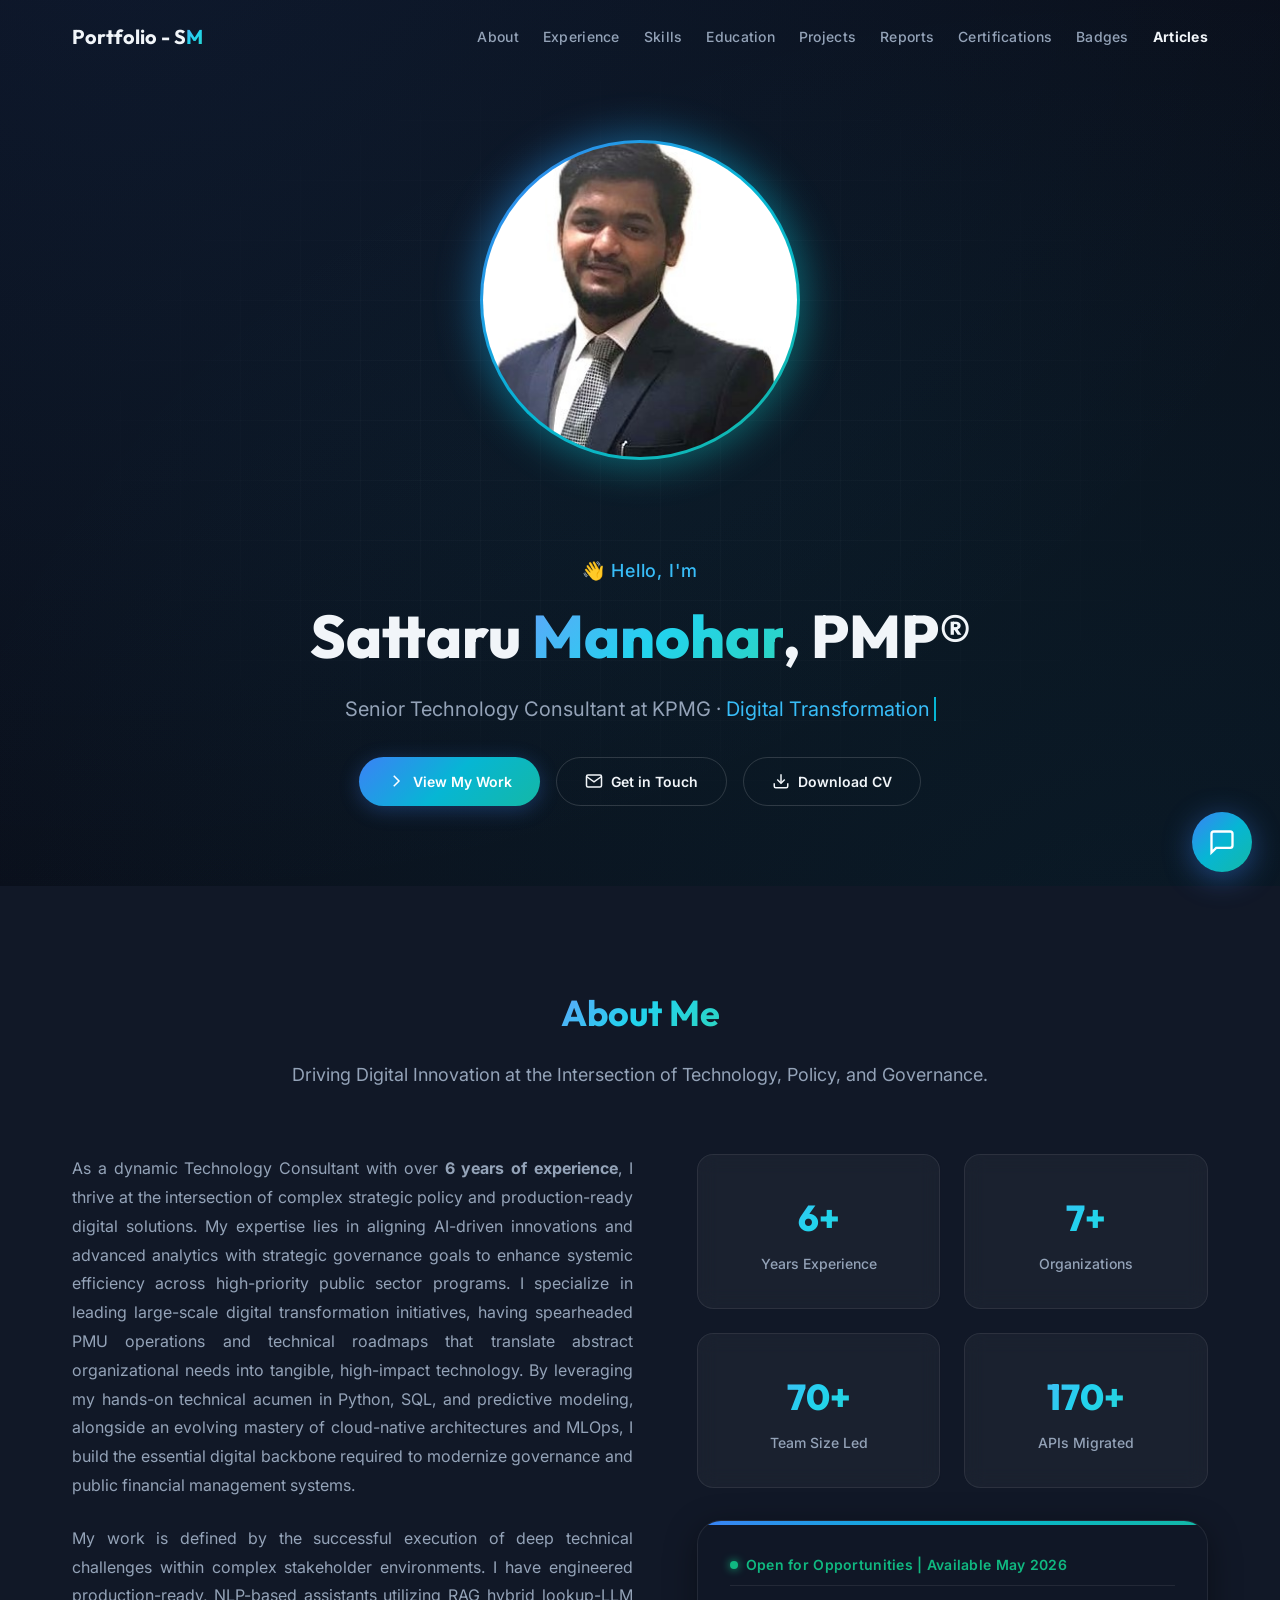
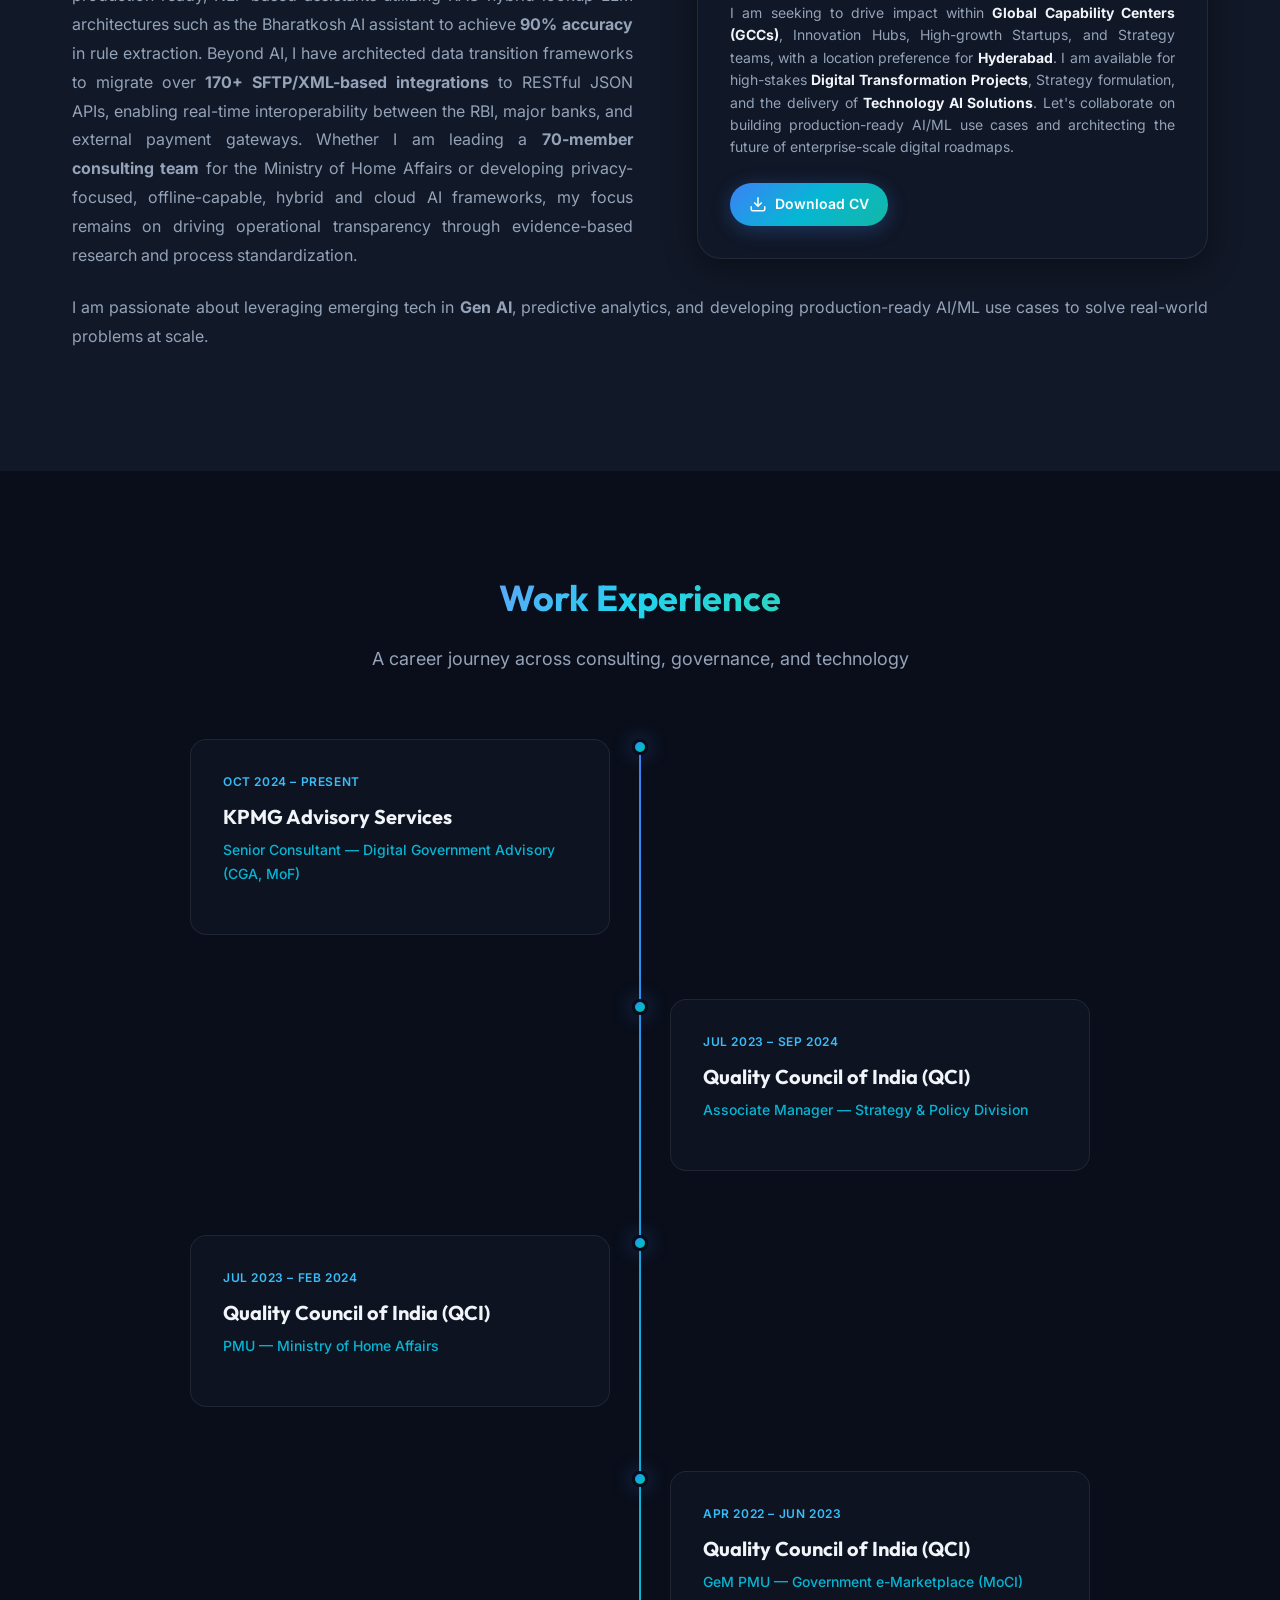
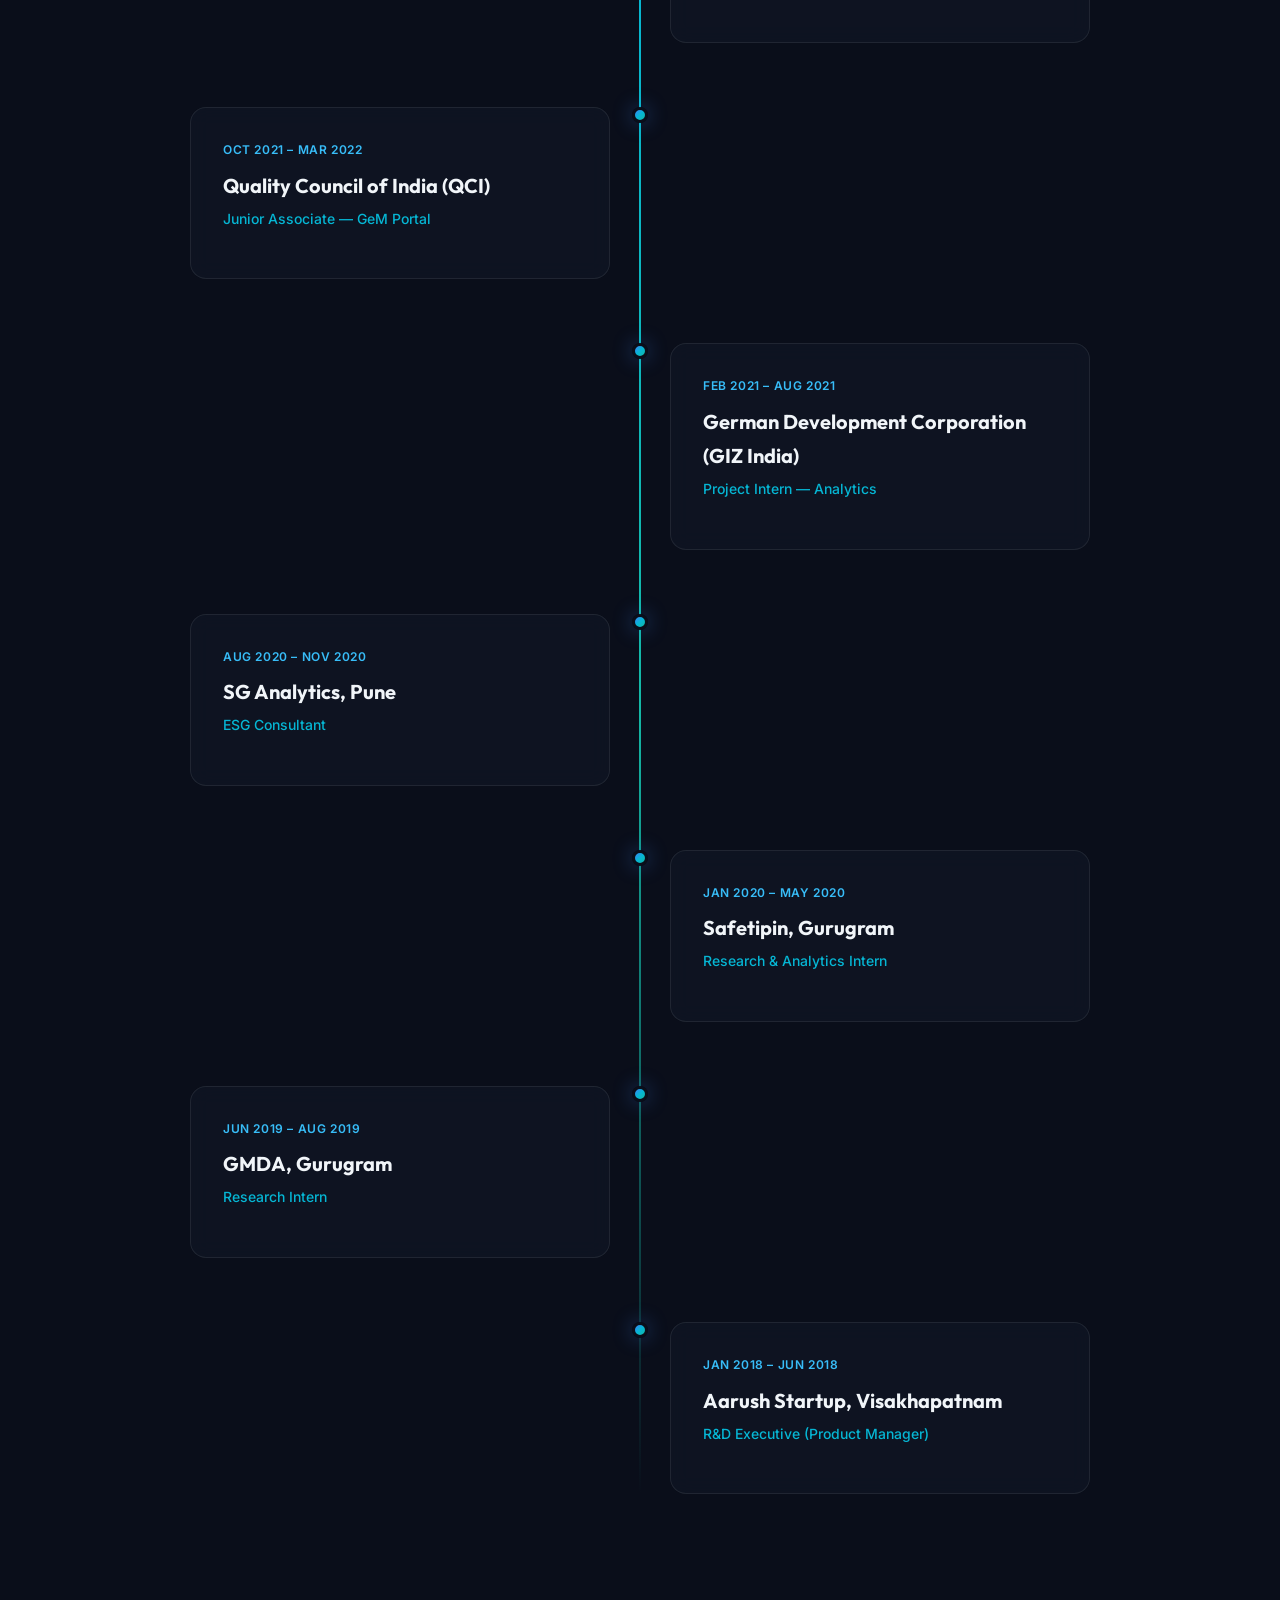
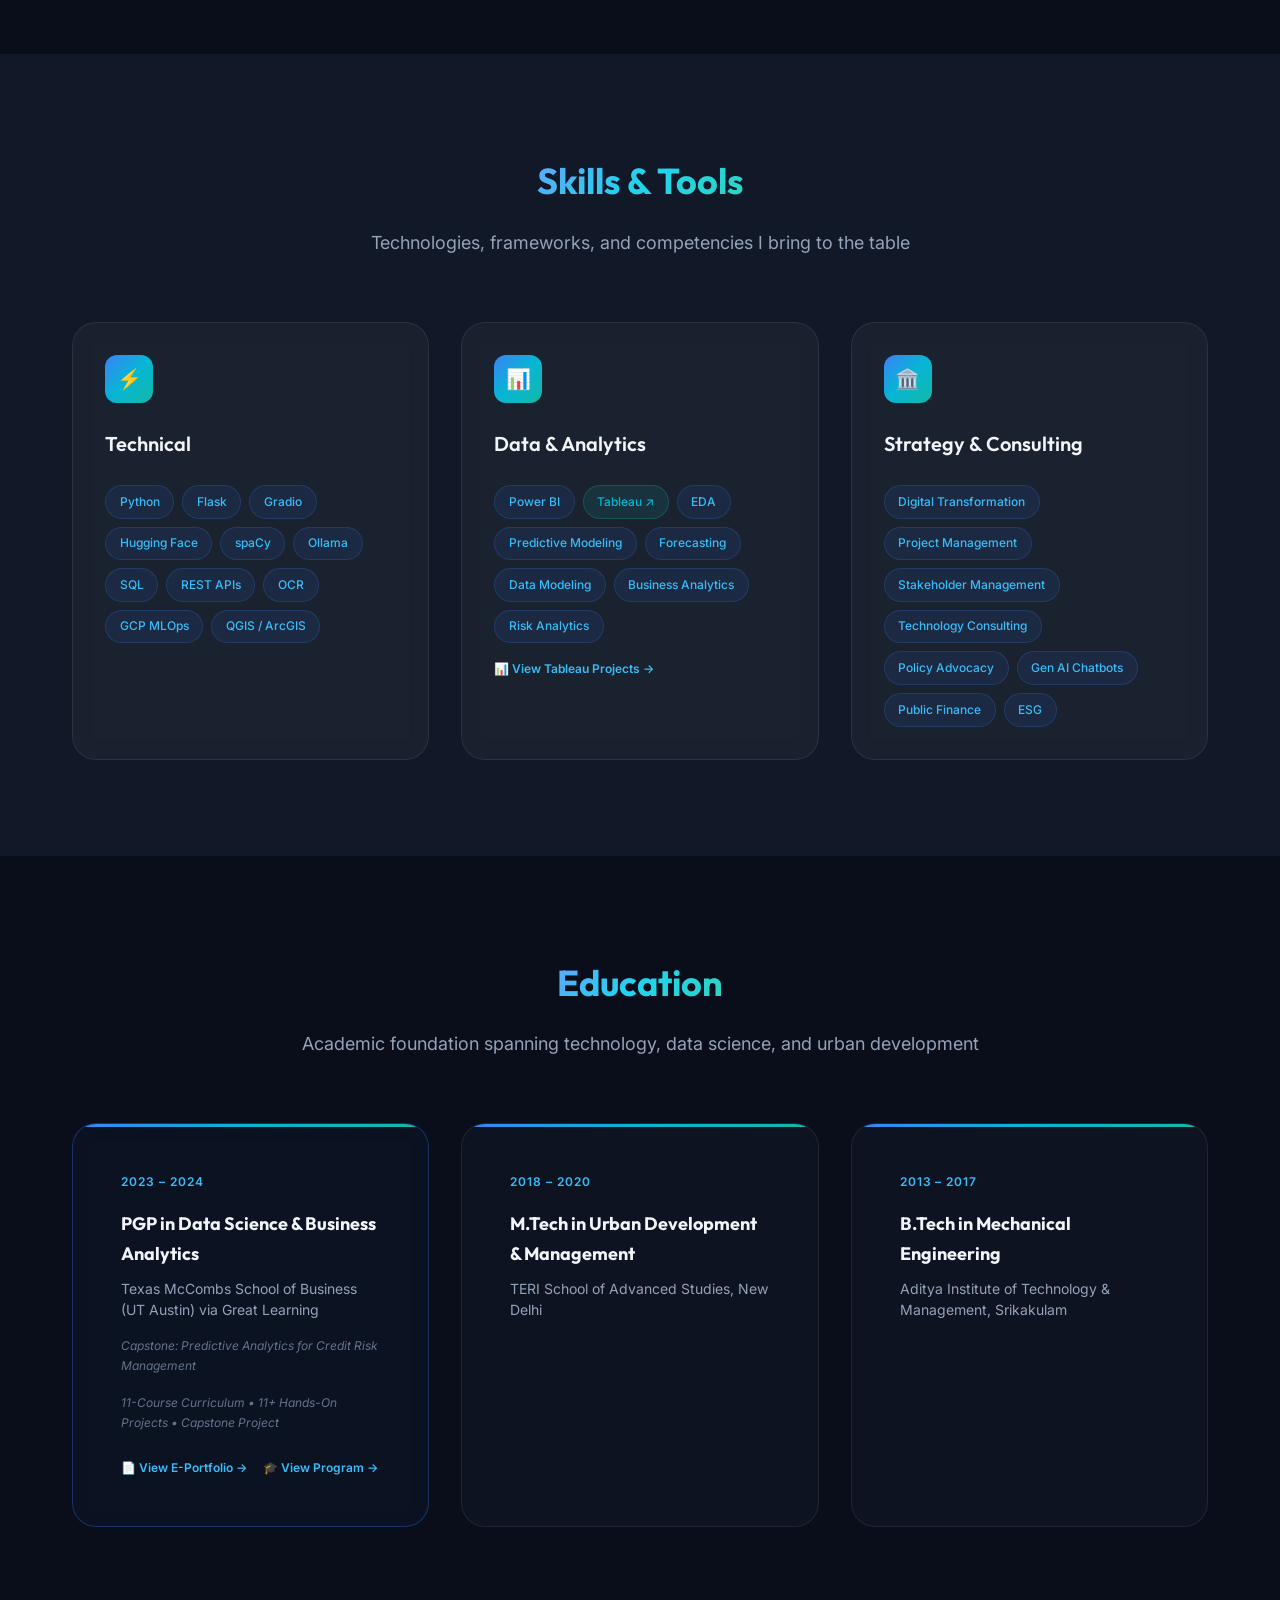
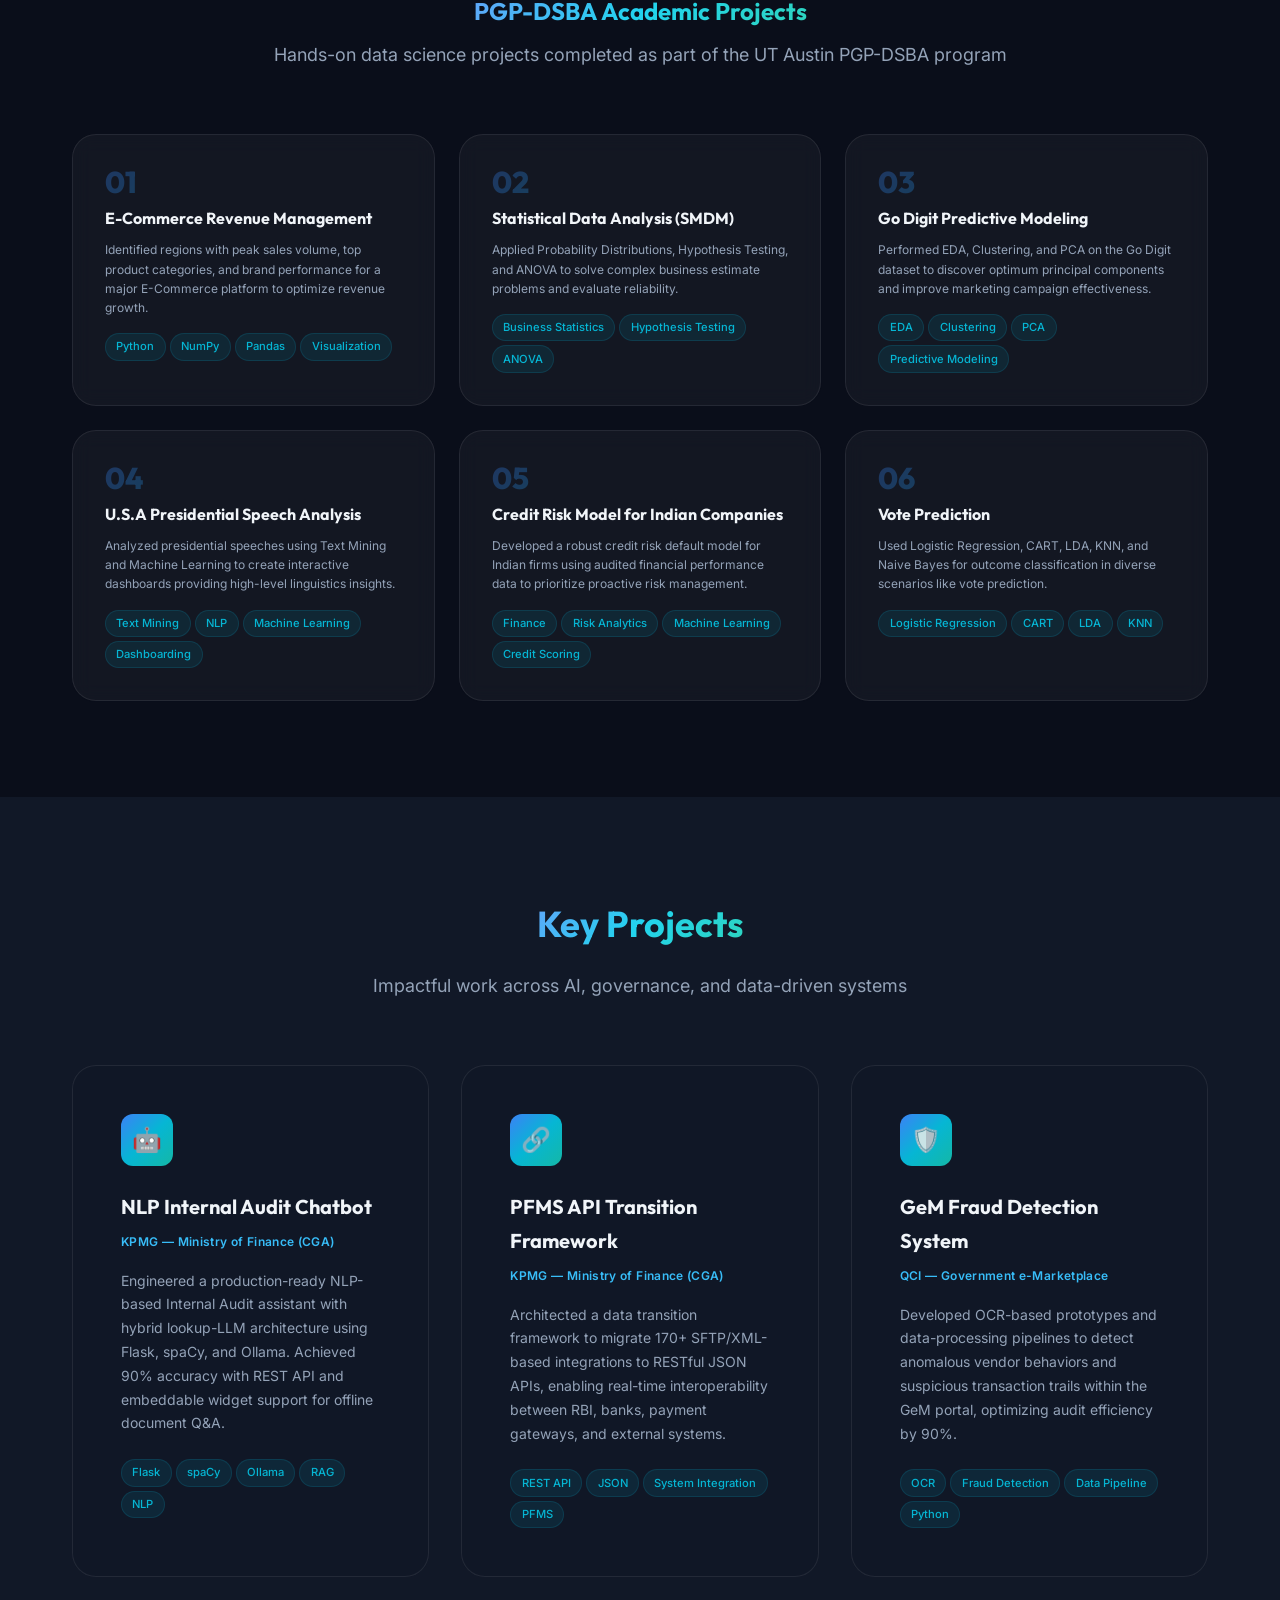
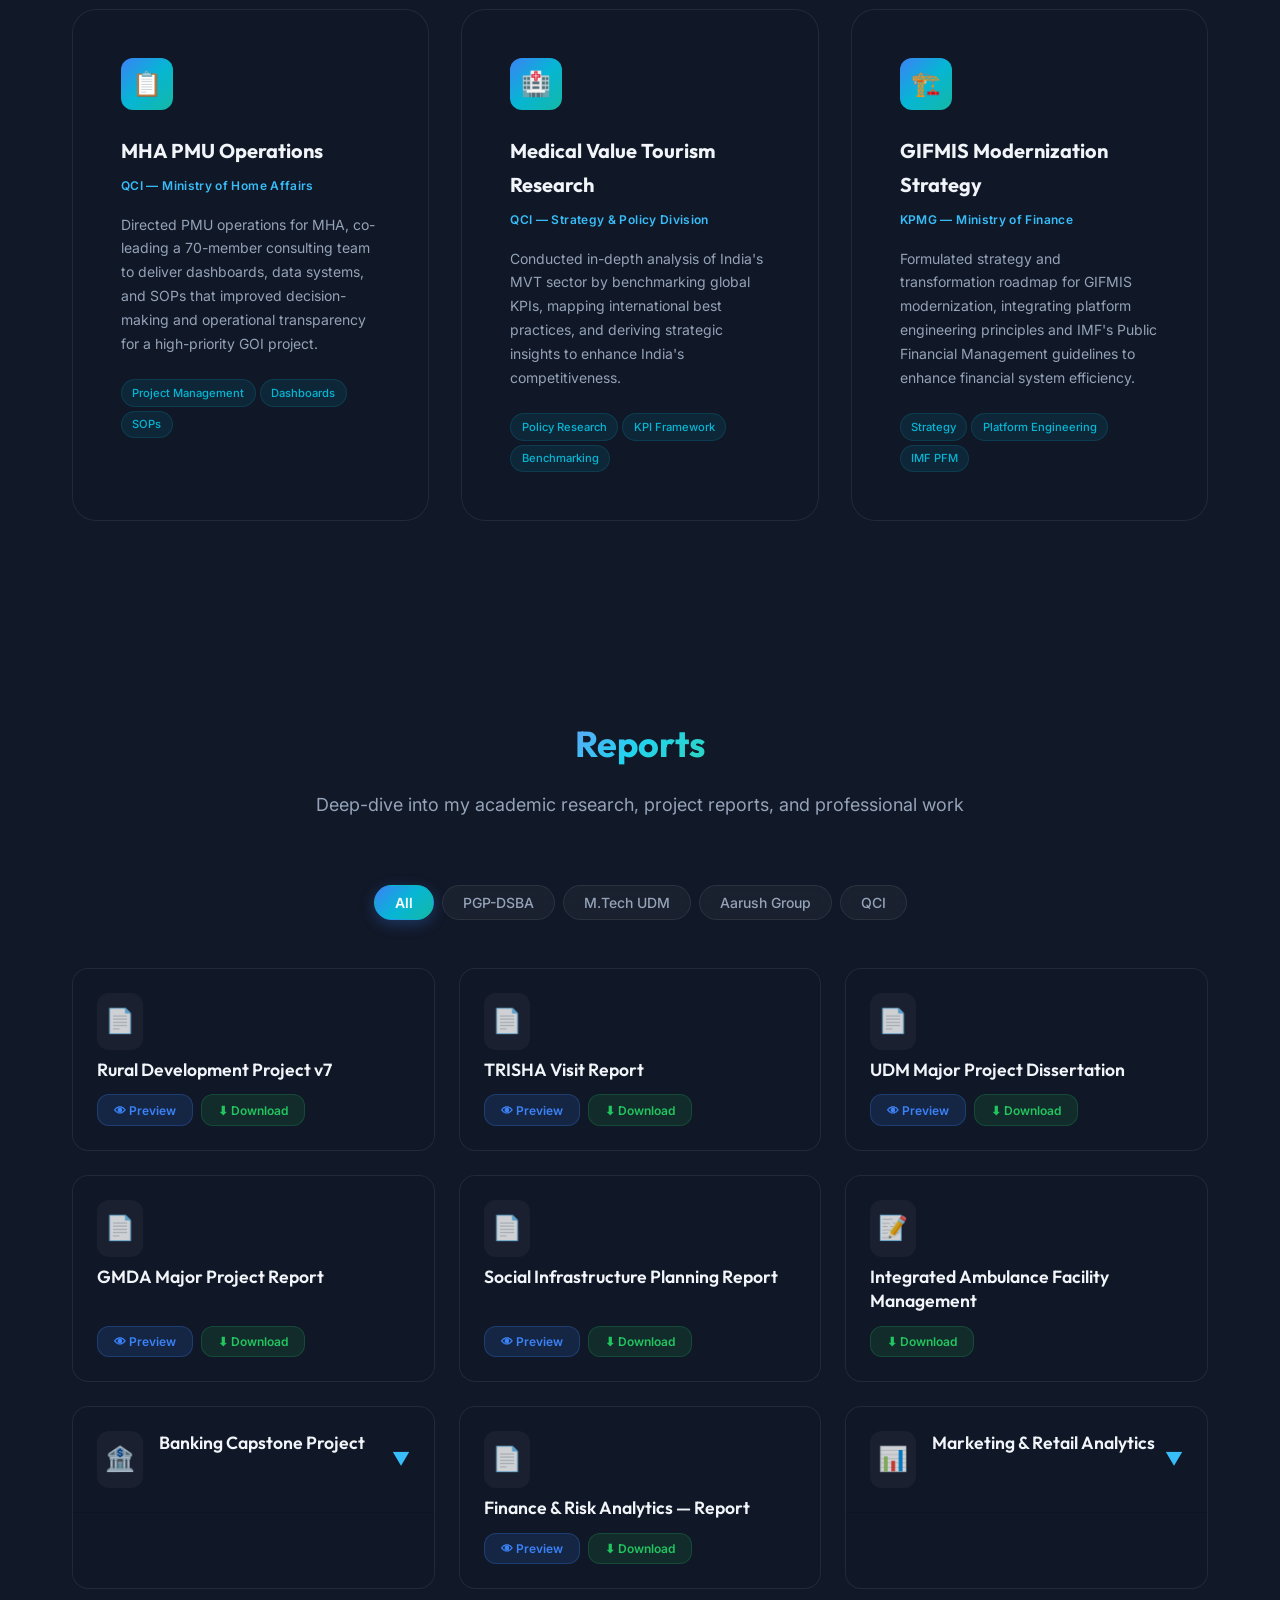
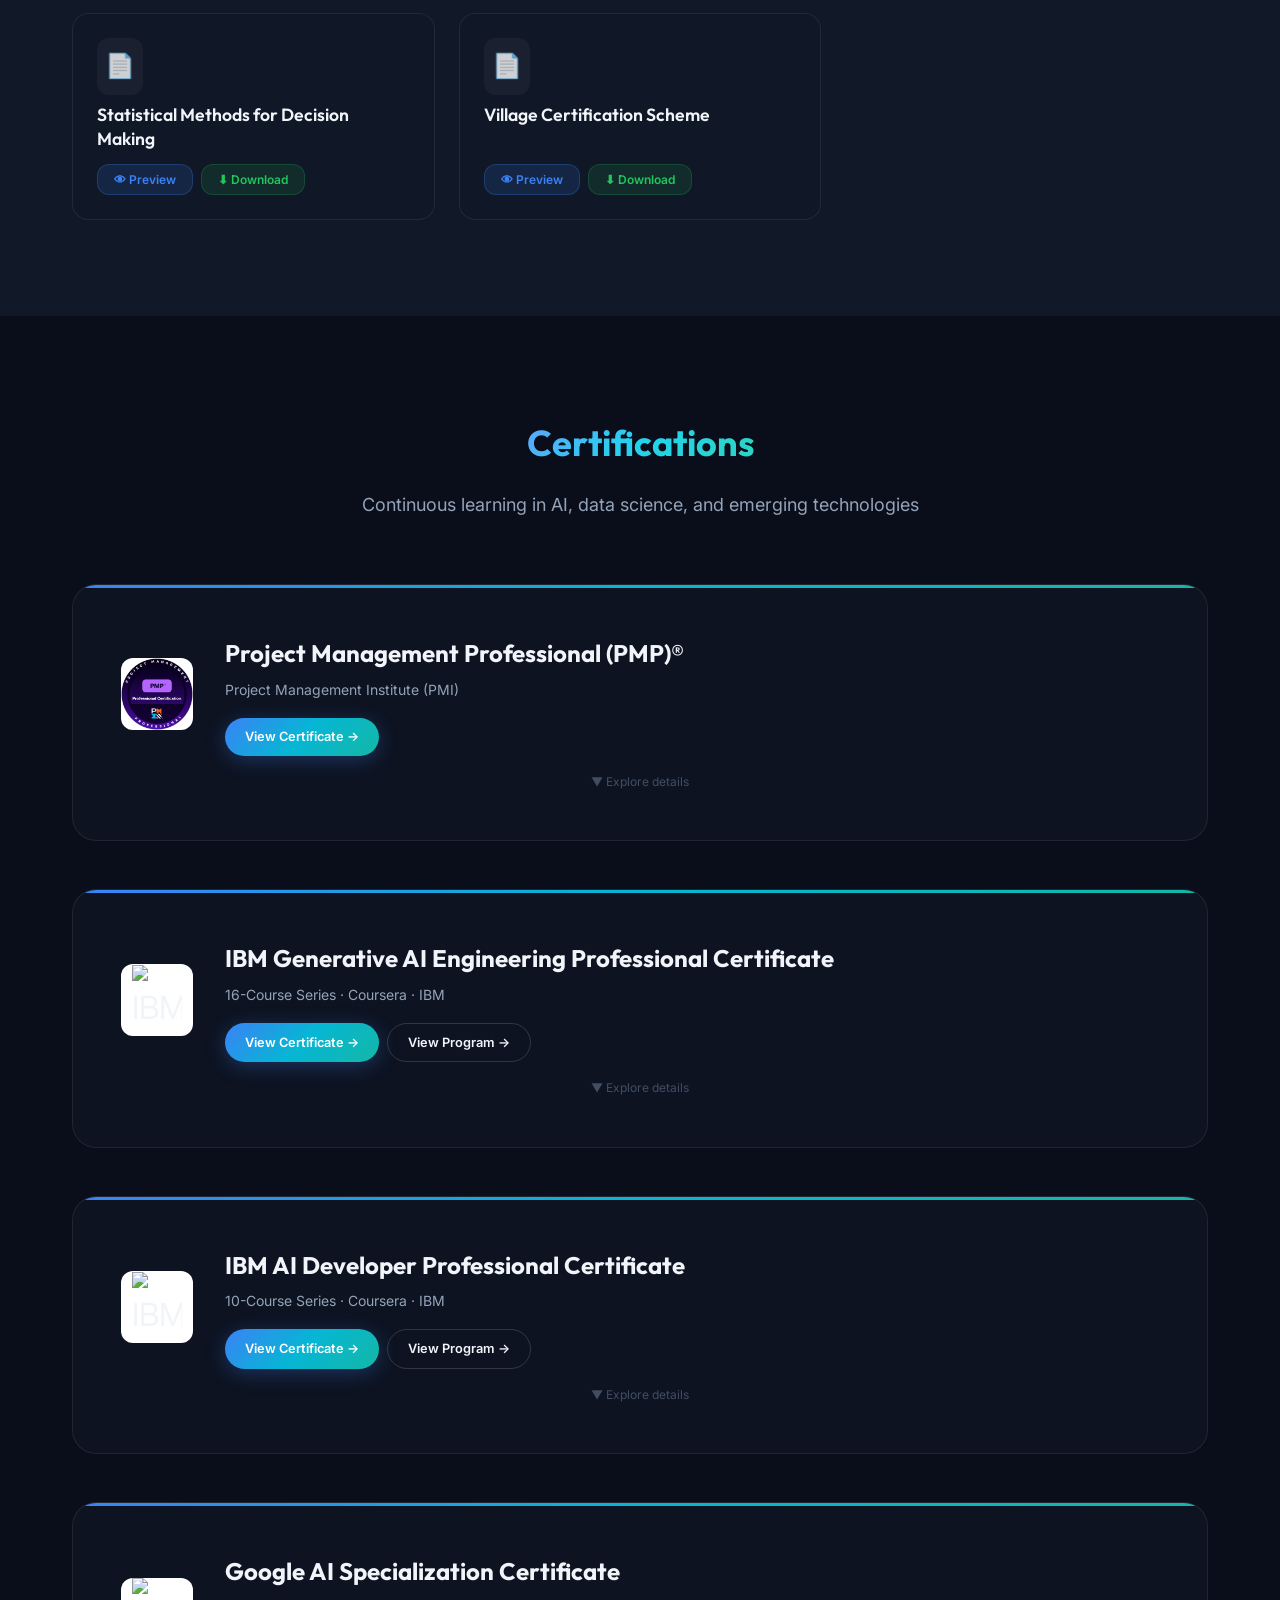
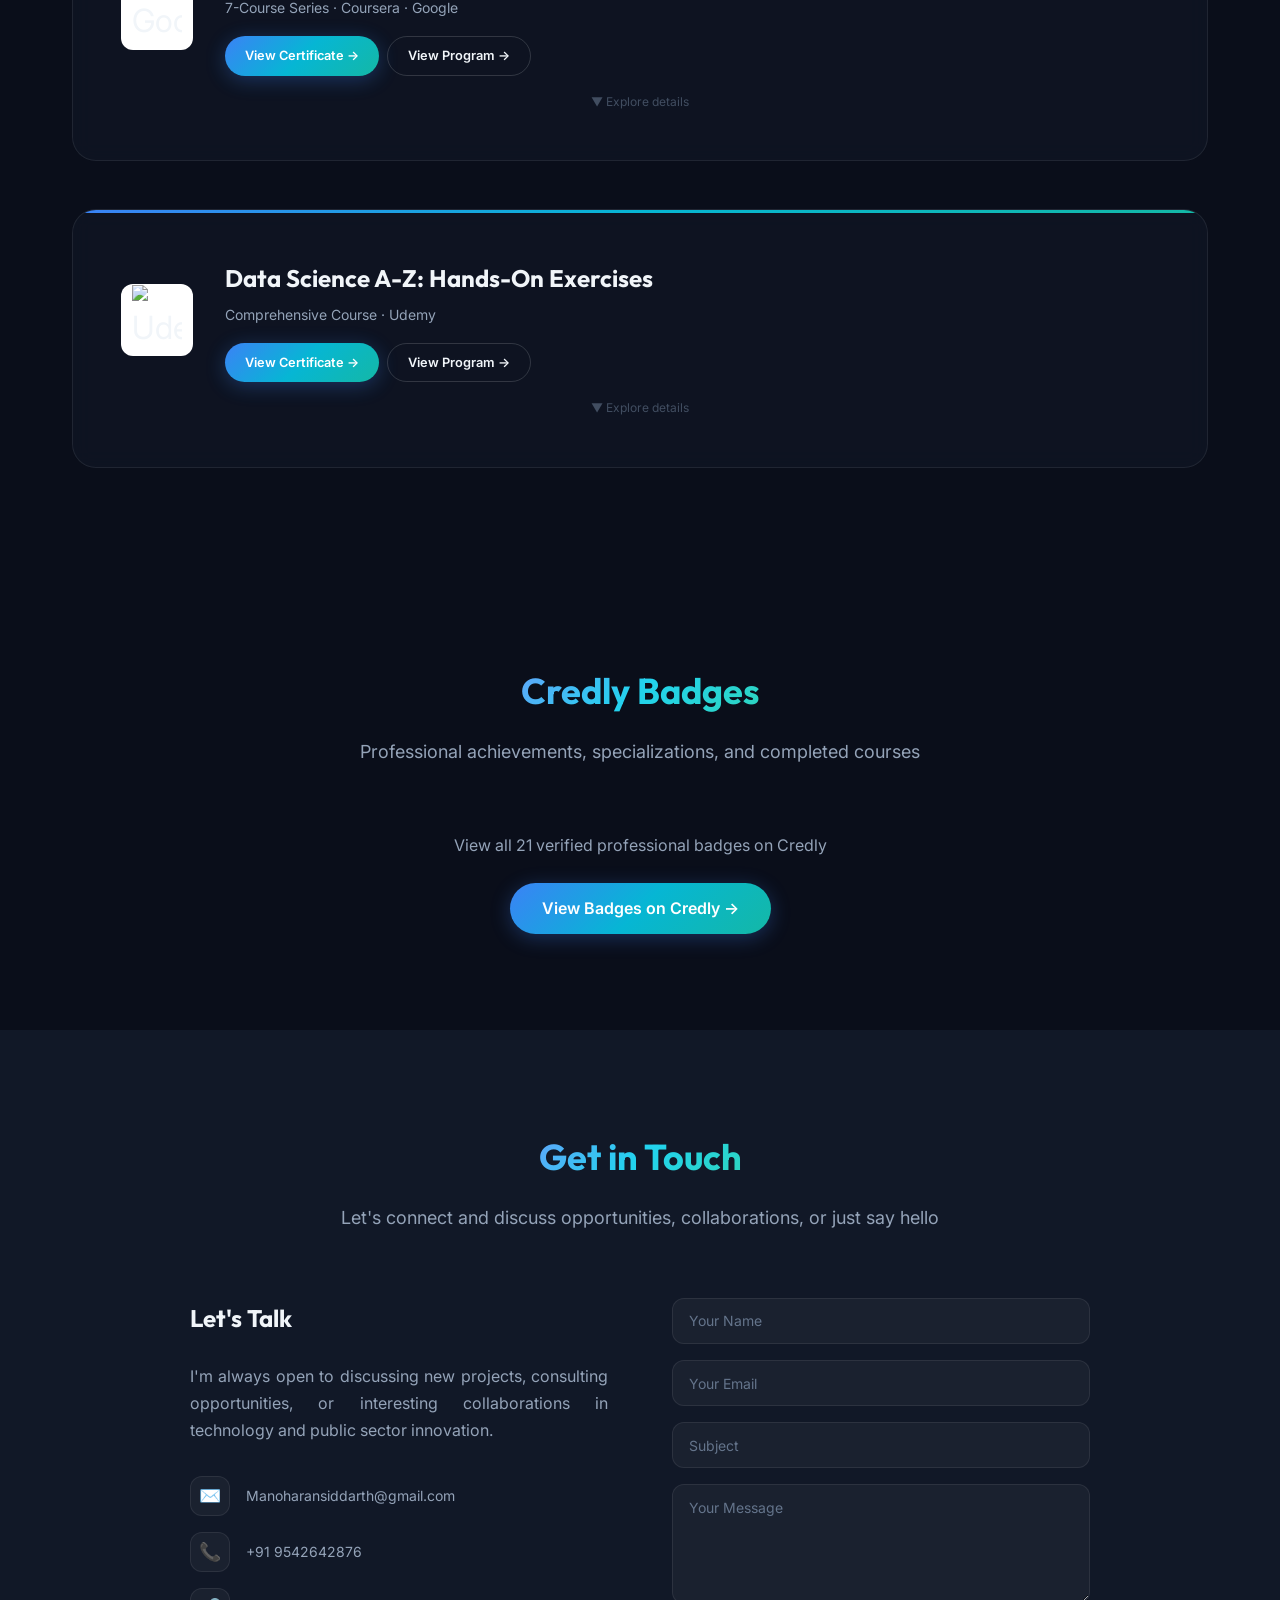
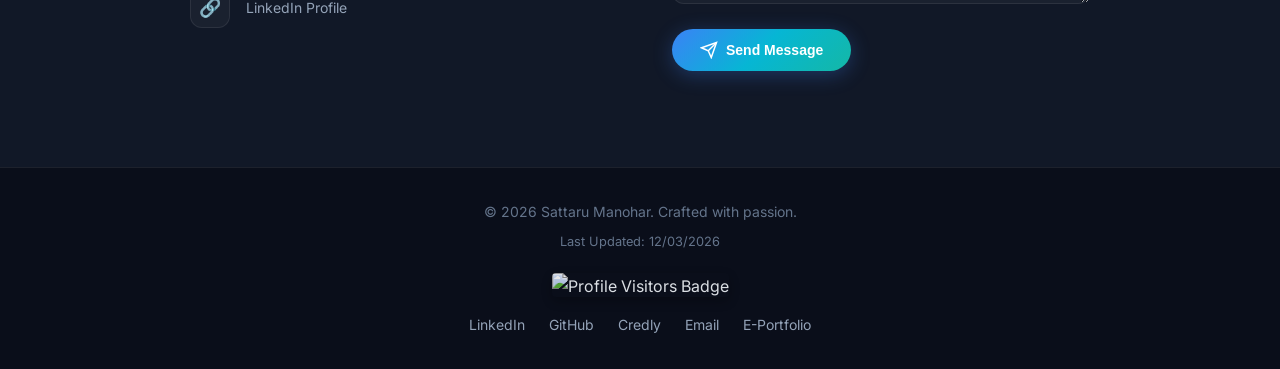
==== commit 5d9e2e20: "chore: update active CV and added PMP certification badge" ====
--- a/index.html
+++ b/index.html
@@ -127,7 +127,7 @@
       <div class="hero-text text-center">
         <p class="hero-greeting">👋 Hello, I'm</p>
         <h1 class="hero-name">
-          Sattaru <span class="gradient-text">Manohar</span>
+          Sattaru <span class="gradient-text">Manohar</span>, PMP®
         </h1>
         <p class="hero-tagline">
           Senior Technology Consultant at KPMG · <span class="typed-text" id="typedText"></span>
@@ -148,7 +148,7 @@
             Get in Touch
           </a>
 
-          <a href="data/cv/Sattaru Manohar_CV_10032026.pdf" download class="btn btn-outline">
+          <a href="data/cv/Sattaru Manohar_CV_06042026.pdf" download class="btn btn-outline">
             <svg width="18" height="18" fill="none" stroke="currentColor" stroke-width="2" viewBox="0 0 24 24">
               <path d="M21 15v4a2 2 0 0 1-2 2H5a2 2 0 0 1-2-2v-4" />
               <polyline points="7 10 12 15 17 10" />
@@ -204,7 +204,7 @@
                 and the delivery of <strong>Technology AI Solutions</strong>. Let's collaborate on building
                 production-ready AI/ML use cases and architecting the future of enterprise-scale digital roadmaps.
               </p>
-              <a href="data/cv/Sattaru Manohar_CV_10032026.pdf" download class="btn btn-primary opportunity-cv-btn">
+              <a href="data/cv/Sattaru Manohar_CV_06042026.pdf" download class="btn btn-primary opportunity-cv-btn">
                 <svg width="18" height="18" fill="none" stroke="currentColor" stroke-width="2" viewBox="0 0 24 24">
                   <path d="M21 15v4a2 2 0 0 1-2 2H5a2 2 0 0 1-2-2v-4" />
                   <polyline points="7 10 12 15 17 10" />
@@ -613,7 +613,7 @@
 
         <div class="academic-project-card reveal">
           <div class="academic-project-num">06</div>
-          <div class="academic-project-title">Credit Risk Default Model (Vote Prediction)</div>
+          <div class="academic-project-title">Vote Prediction</div>
           <div class="academic-project-desc">Used Logistic Regression, CART, LDA, KNN, and Naive Bayes for outcome
             classification in diverse scenarios like vote prediction.</div>
           <div class="project-tags">
@@ -1034,8 +1034,42 @@
       <h2 class="section-title reveal"><span class="gradient-text">Certifications</span></h2>
       <p class="section-subtitle reveal">Continuous learning in AI, data science, and emerging technologies</p>
 
+      <!-- Project Management Professional (PMP)® -->
+      <div class="cert-featured reveal">
+        <div class="cert-featured-header">
+          <div class="cert-featured-badge"
+            style="background: #fff; display: flex; align-items: center; justify-content: center; overflow: hidden; border-radius: 12px;">
+            <img src="data/cv/pmp-logo.png" alt="PMP Badge" style="width: 100%; height: 100%; object-fit: cover;">
+          </div>
+          <div class="cert-featured-info">
+            <h3>Project Management Professional (PMP)®</h3>
+            <p>Project Management Institute (PMI)</p>
+            <div class="cert-featured-links">
+              <a href="data/cv/Manohar Sattaru PMI Certification.pdf" target="_blank"
+                rel="noopener" class="btn btn-primary" style="padding:0.5rem 1.25rem;font-size:0.8rem;">View Certificate
+                →</a>
+            </div>
+          </div>
+        </div>
+        <div class="cert-expand-hint">▼ Explore details</div>
+
+        <div class="cert-skills-row">
+          <div class="cert-skills-group">
+            <h4>Skills Gained</h4>
+            <div class="skill-tags">
+              <span class="skill-tag">Project Management</span>
+              <span class="skill-tag">Agile Methodologies</span>
+              <span class="skill-tag">Risk Management</span>
+              <span class="skill-tag">Stakeholder Engagement</span>
+              <span class="skill-tag">Resource Allocation</span>
+              <span class="skill-tag">Leadership</span>
+            </div>
+          </div>
+        </div>
+      </div>
+
       <!-- 1. IBM Generative AI Engineering -->
-      <div class="cert-featured reveal">
+      <div class="cert-featured reveal" style="margin-top: var(--space-2xl);">
         <div class="cert-featured-header">
           <div class="cert-featured-badge"
             style="background: #fff; display: flex; align-items: center; justify-content: center; overflow: hidden; border-radius: 12px;">
@@ -1361,7 +1395,8 @@
         </div>
       </div>
 
-      <!-- 4. Data Science A-Z — Udemy -->
+
+      <!-- 5. Data Science A-Z — Udemy -->
       <div class="cert-featured reveal" style="margin-top: var(--space-2xl);">
         <div class="cert-featured-header">
           <div class="cert-featured-badge"
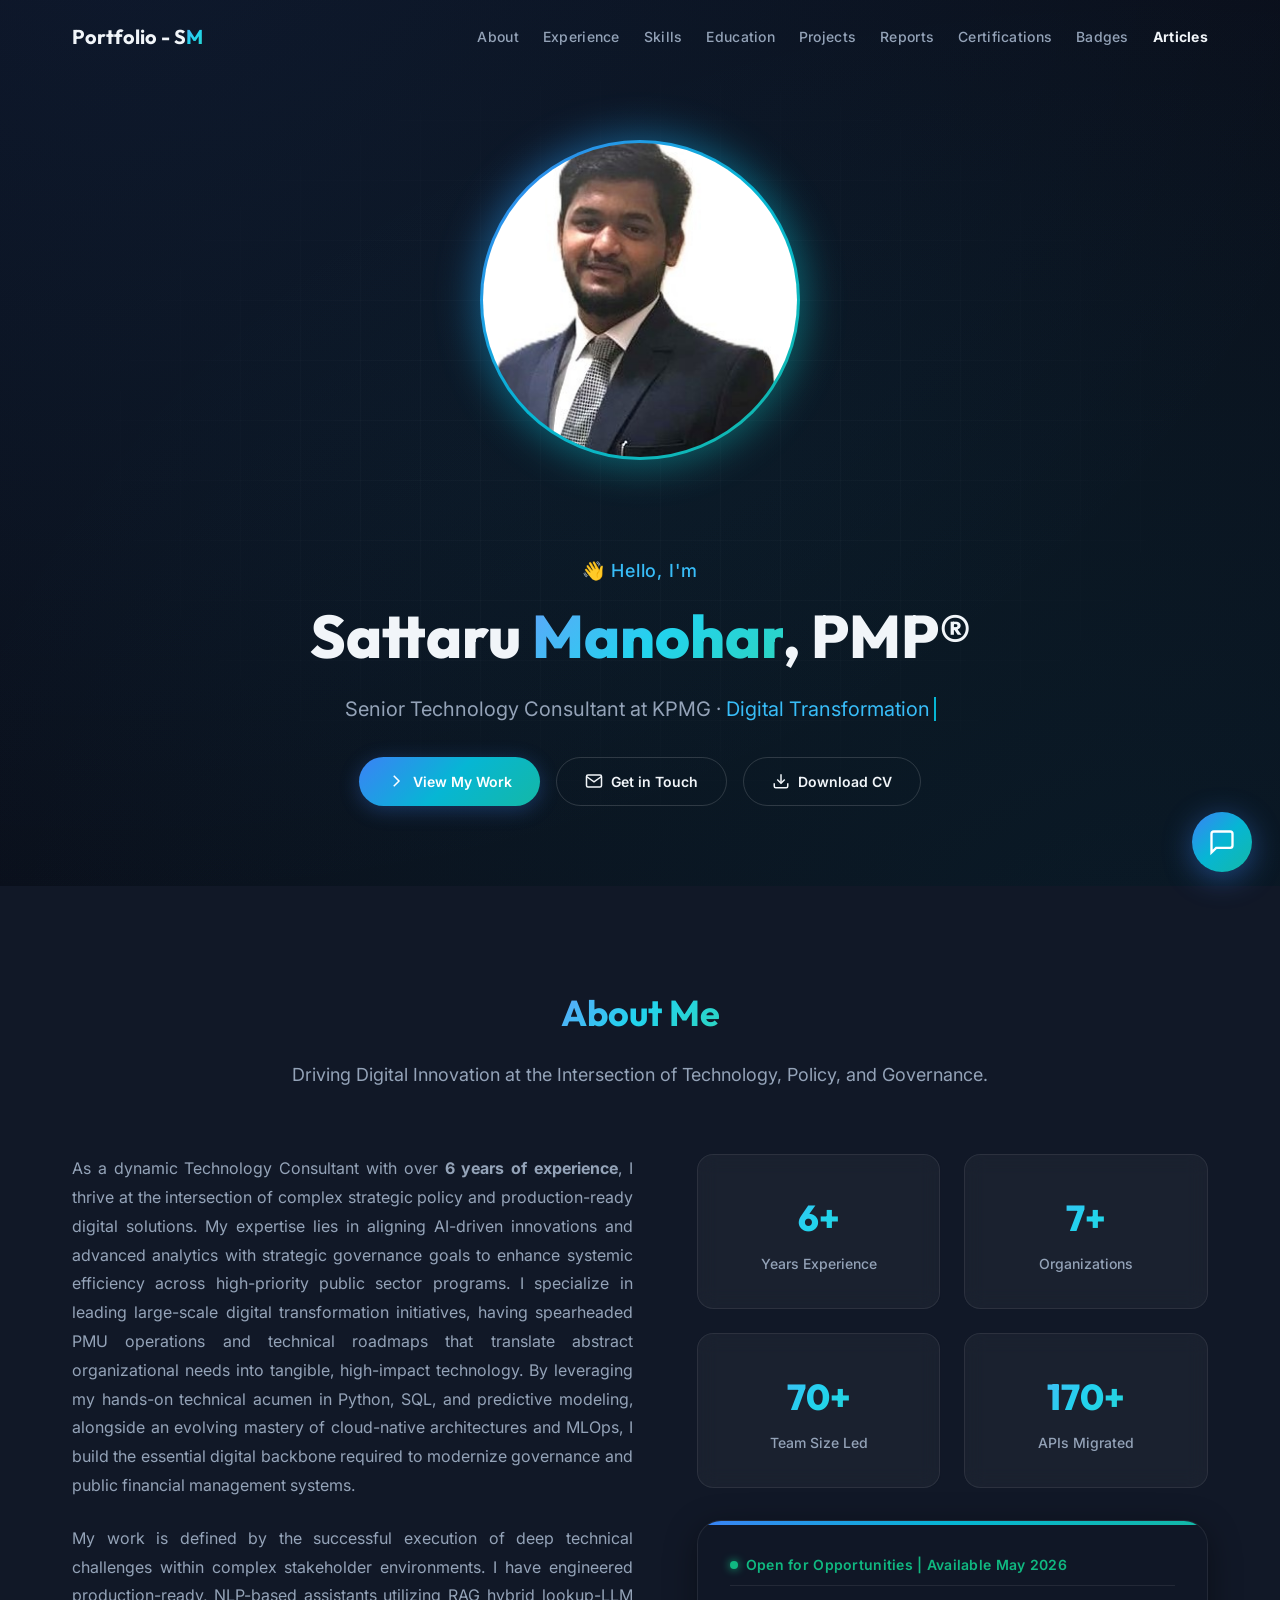
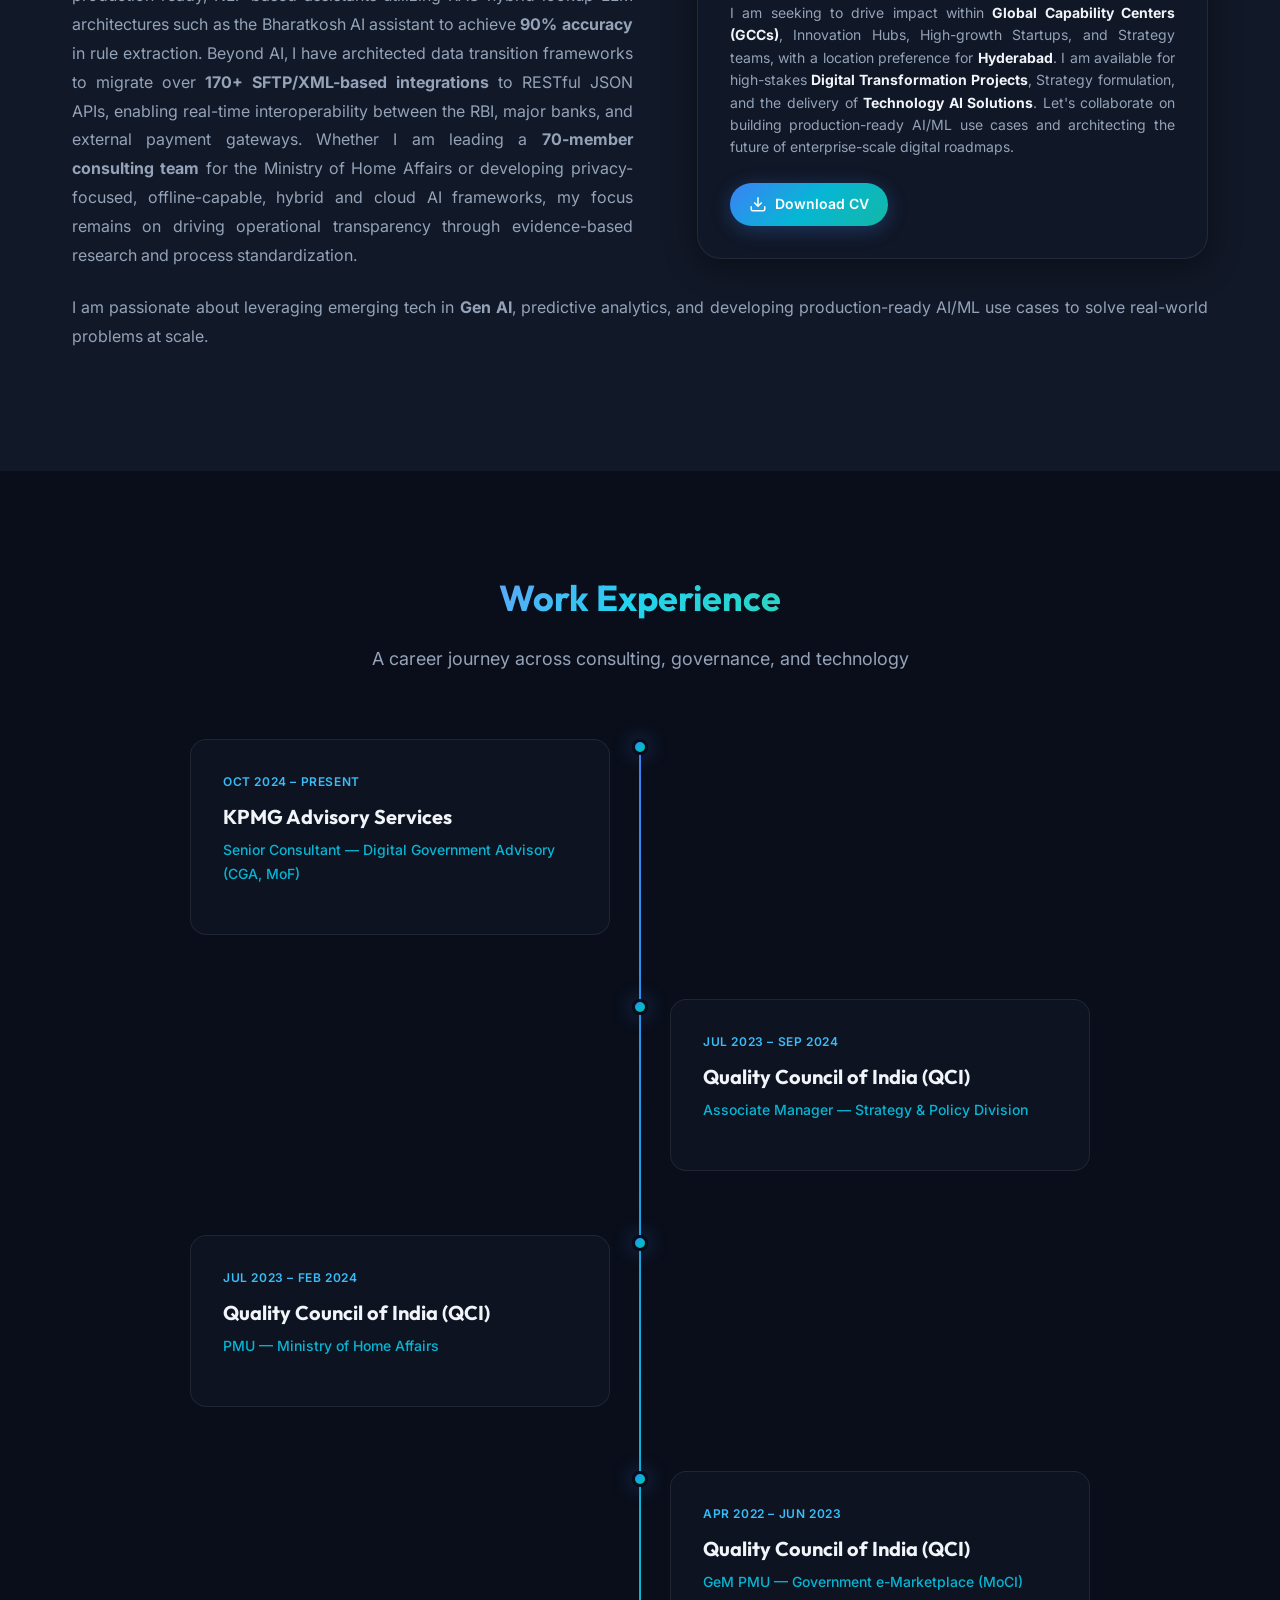
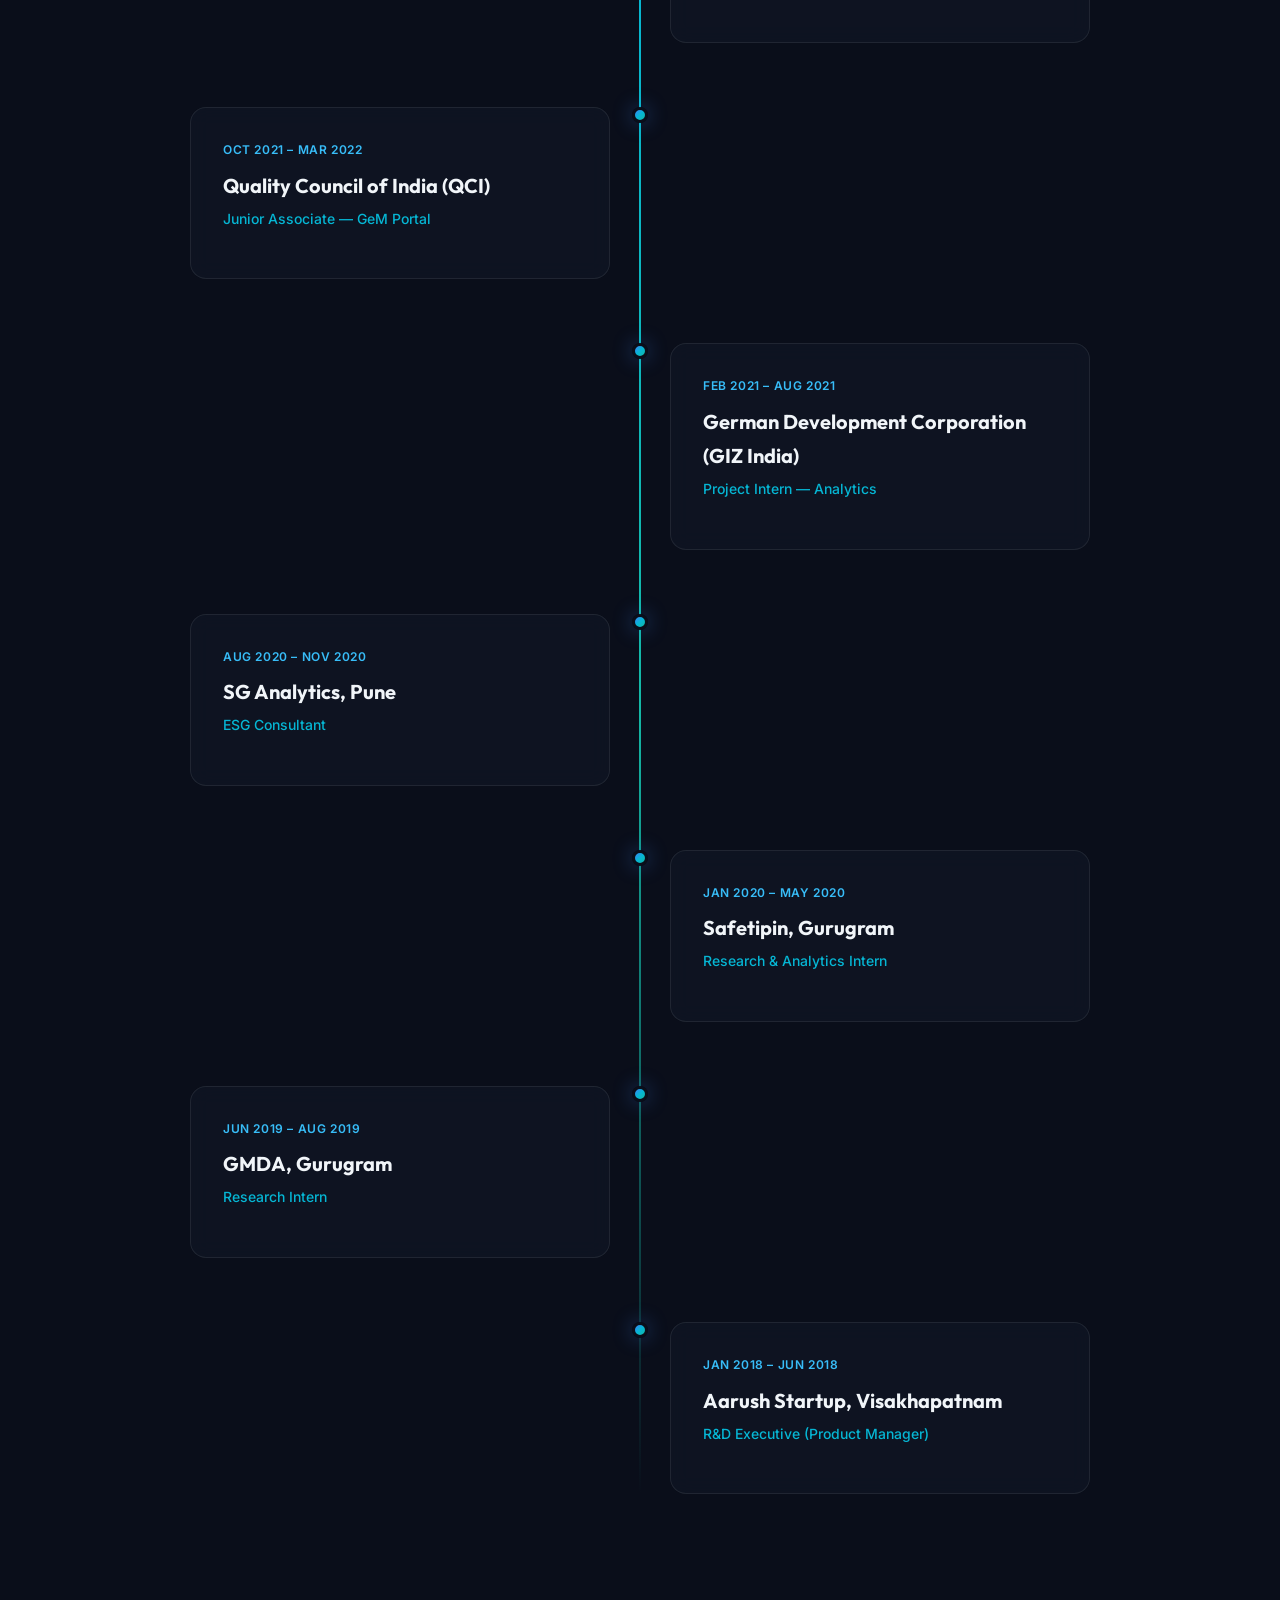
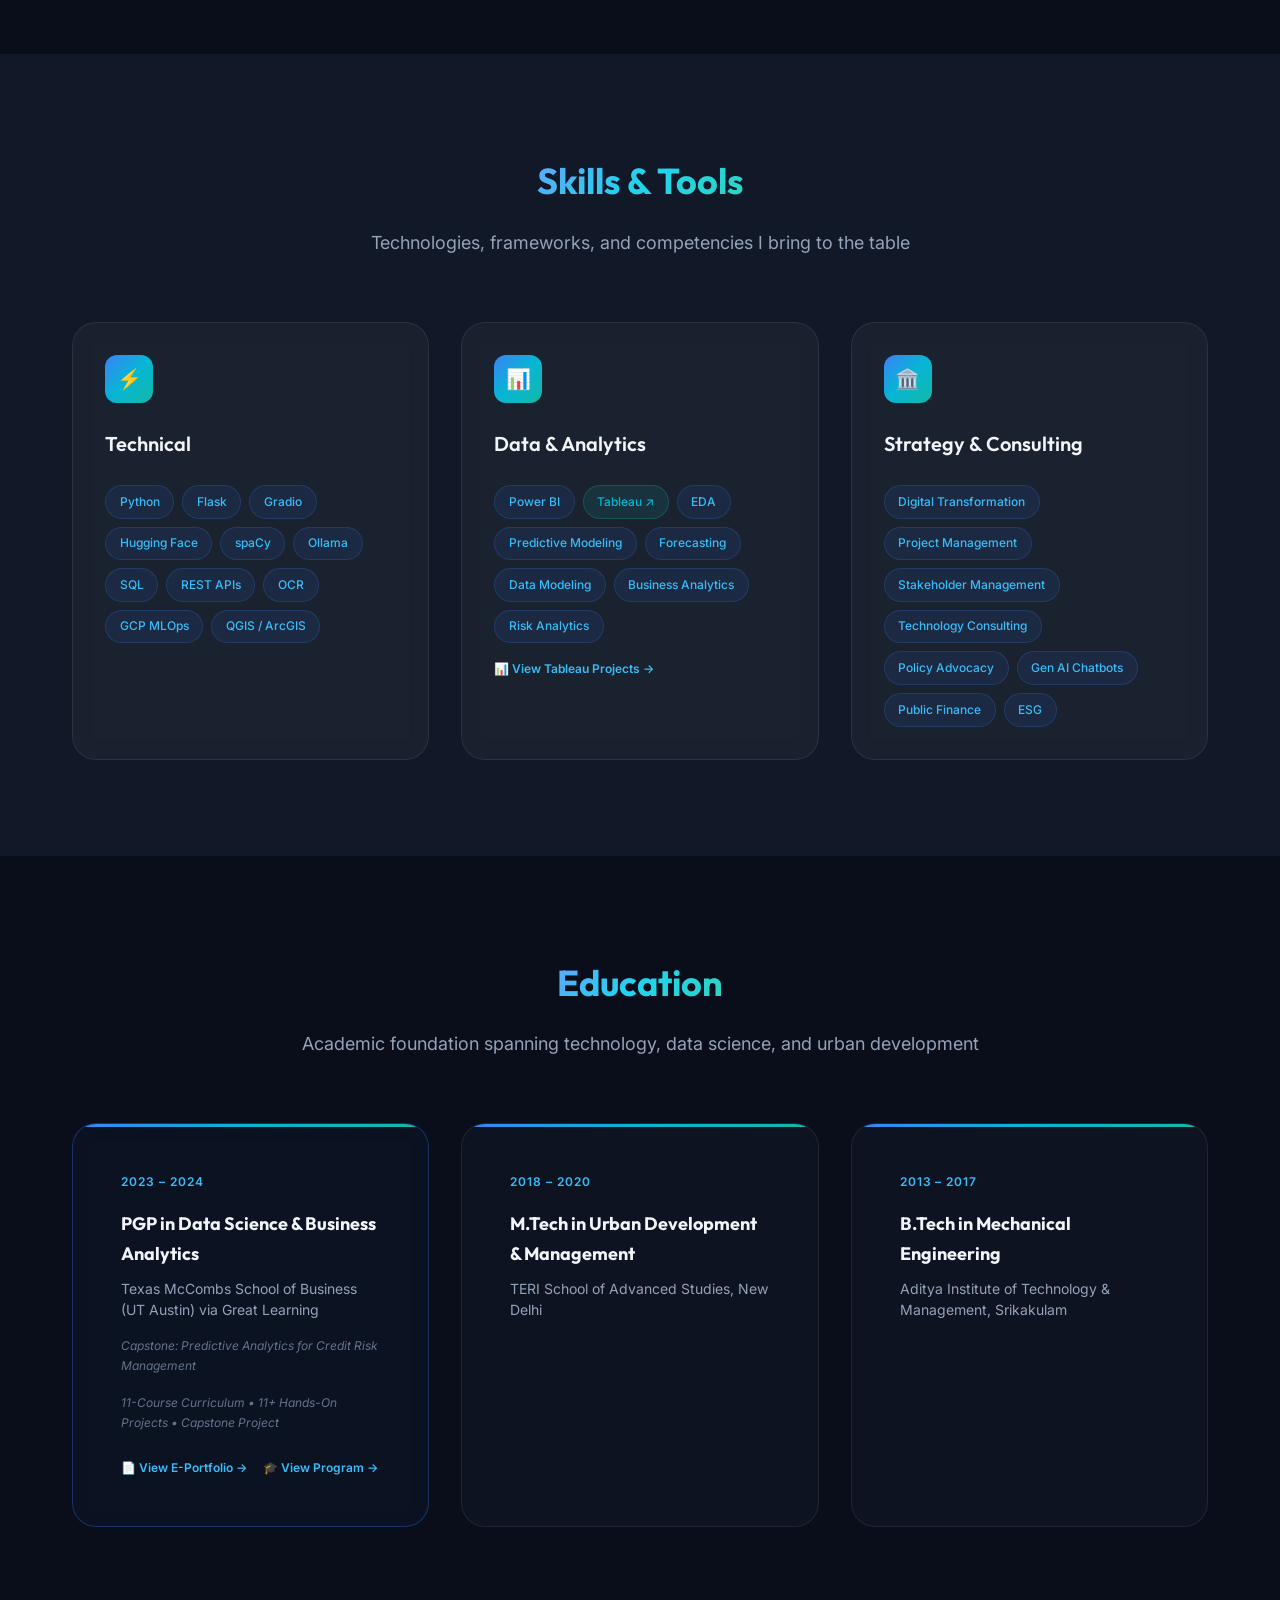
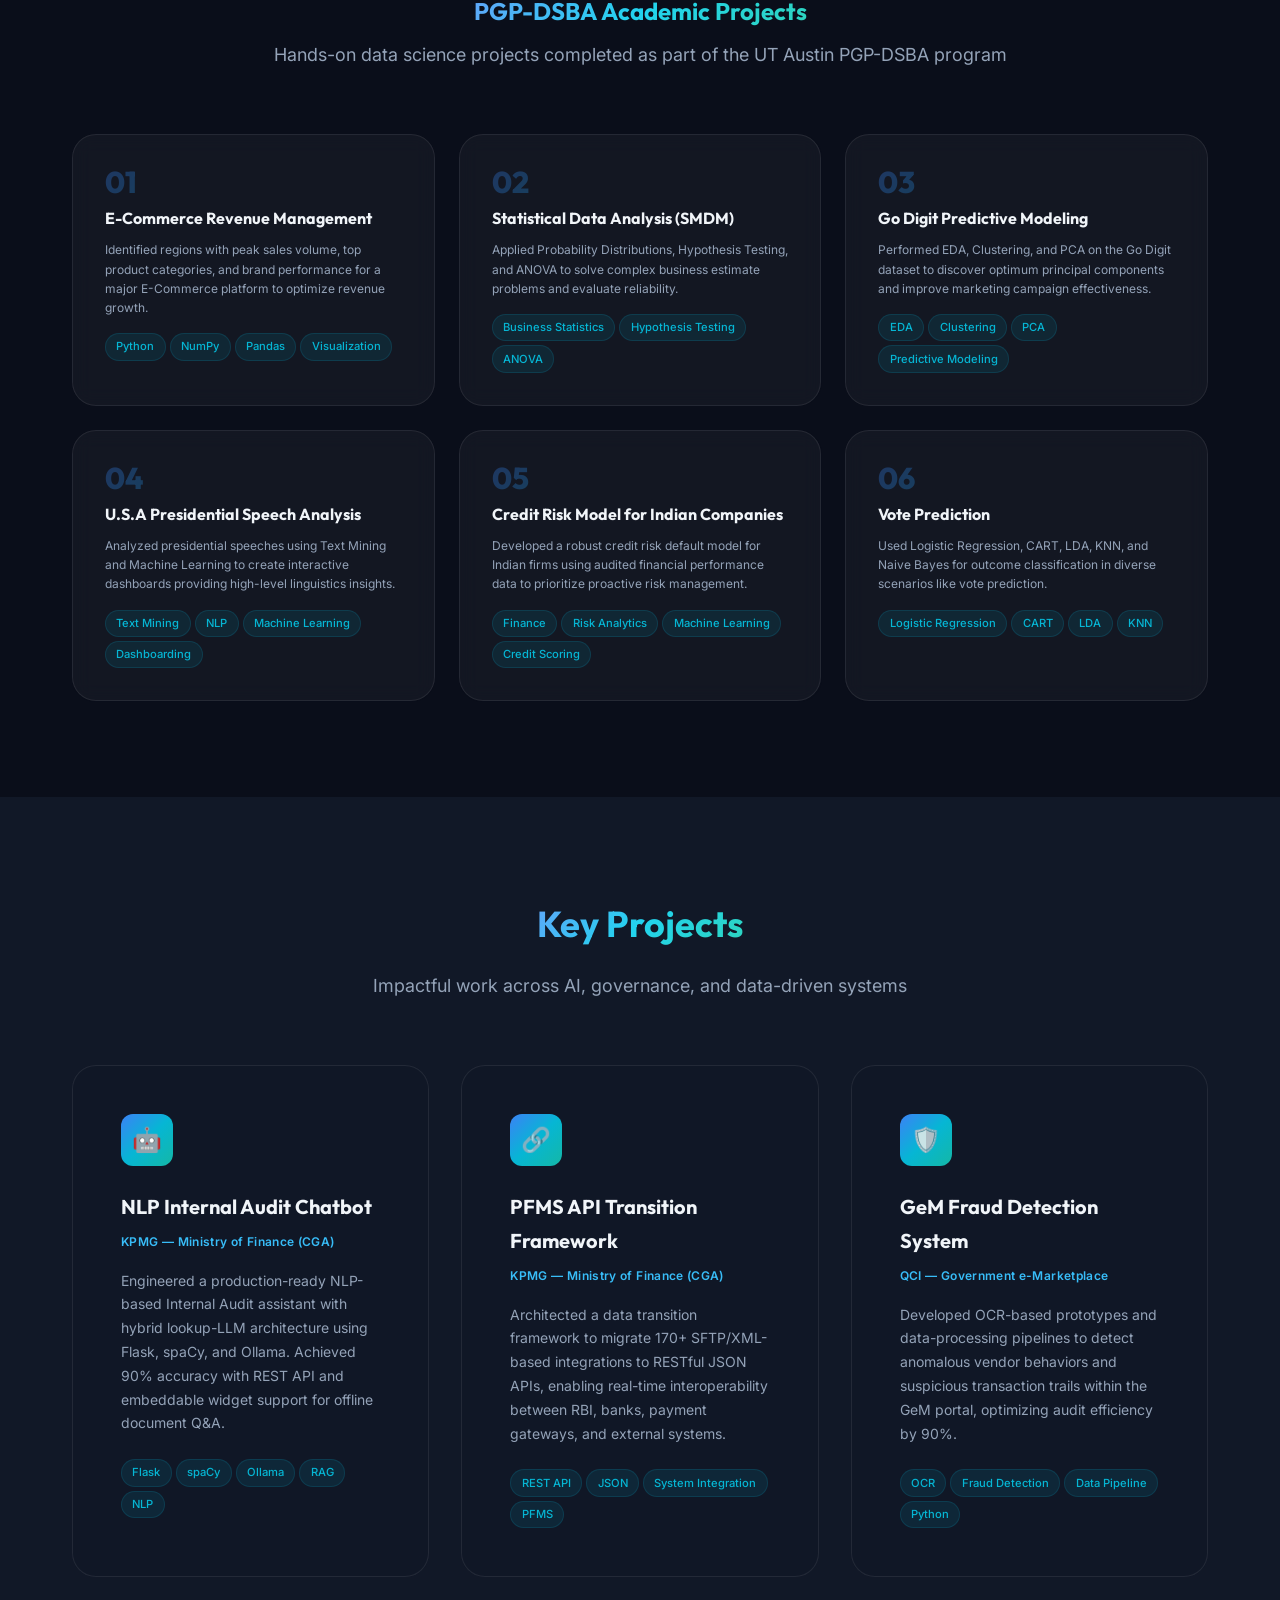
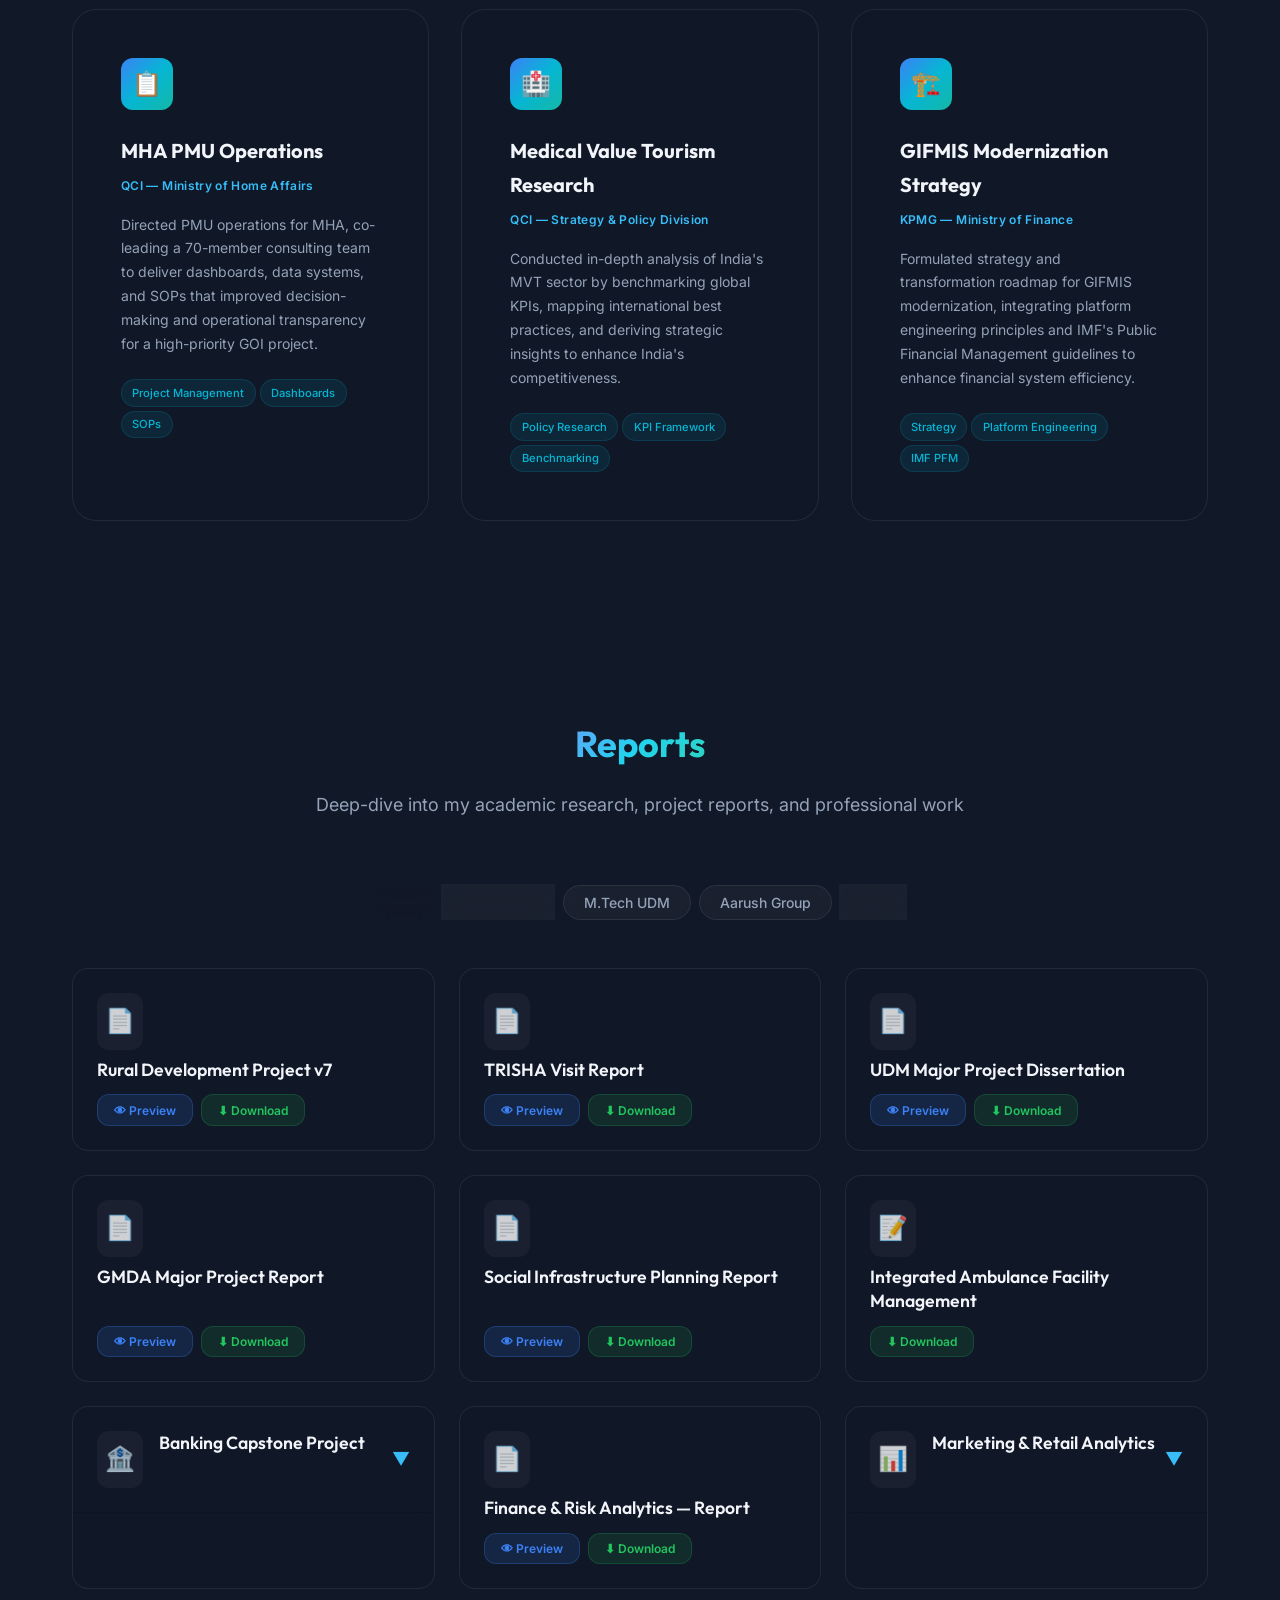
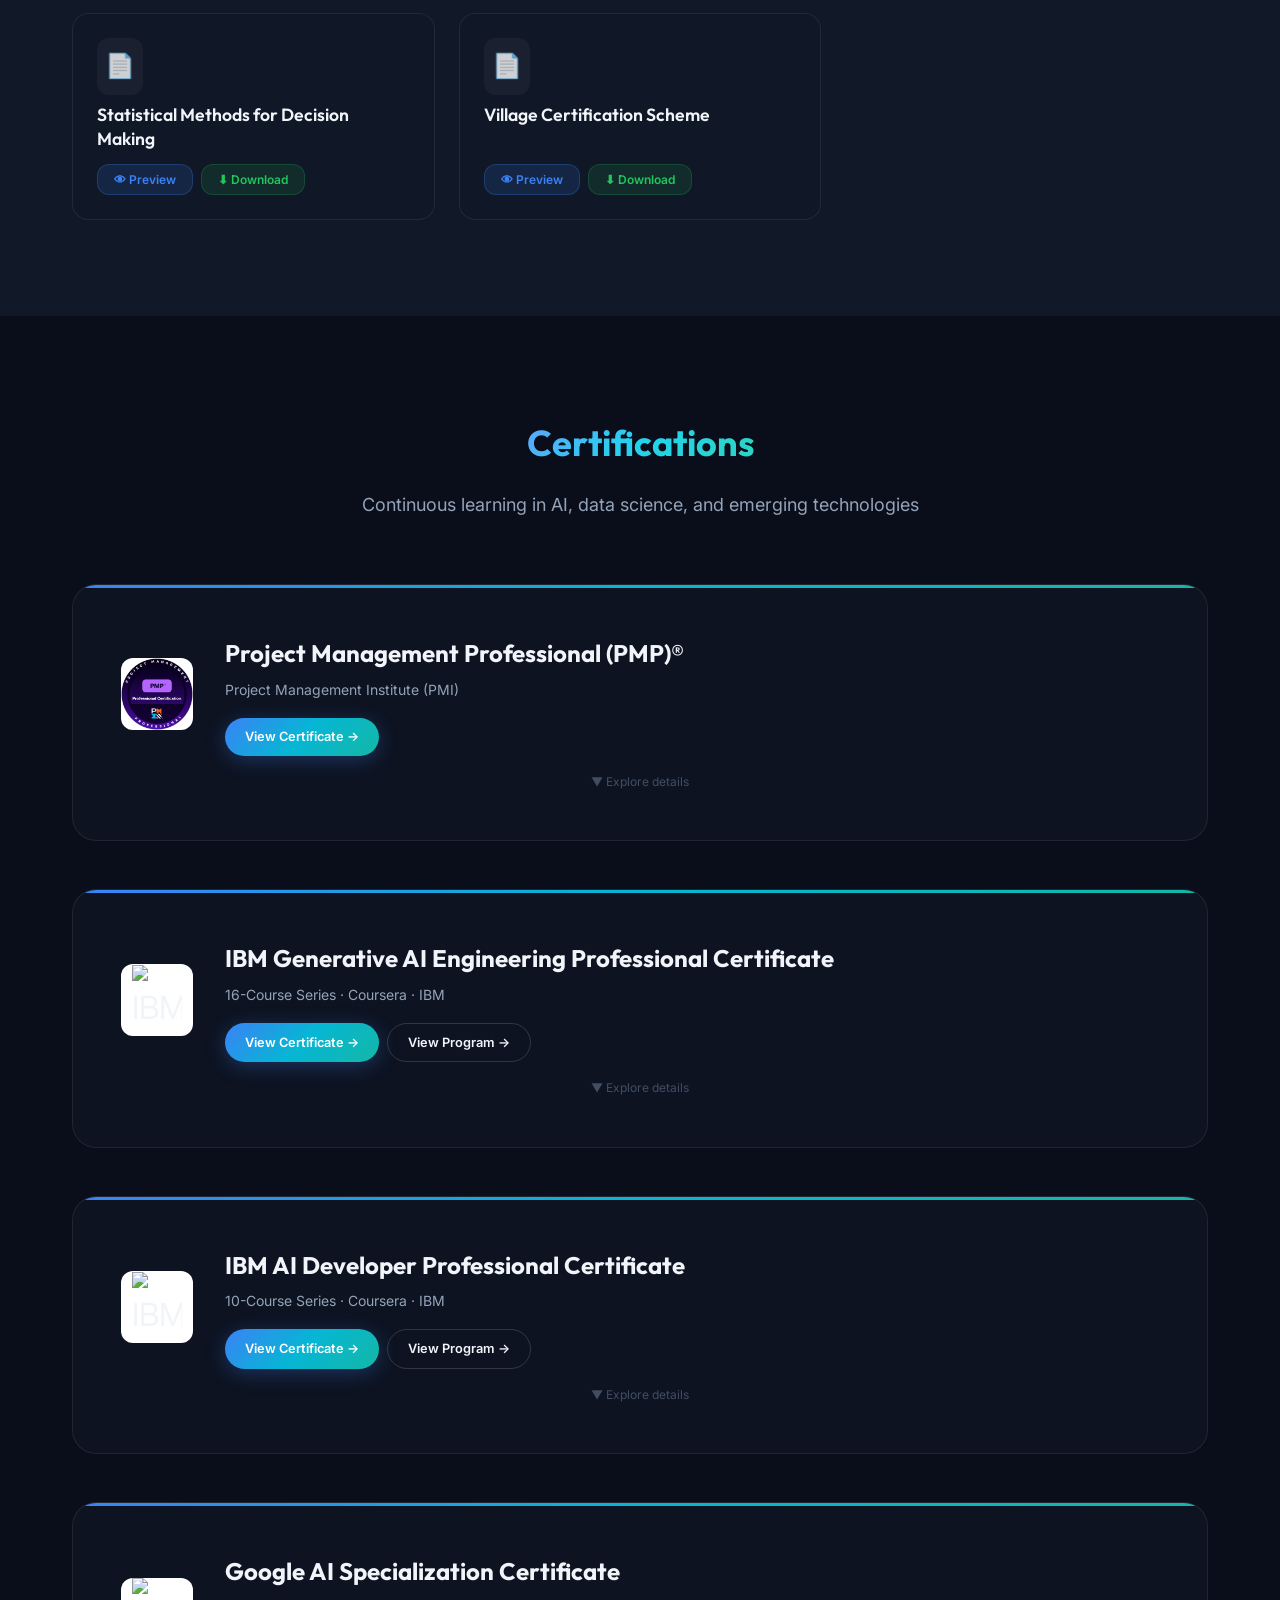
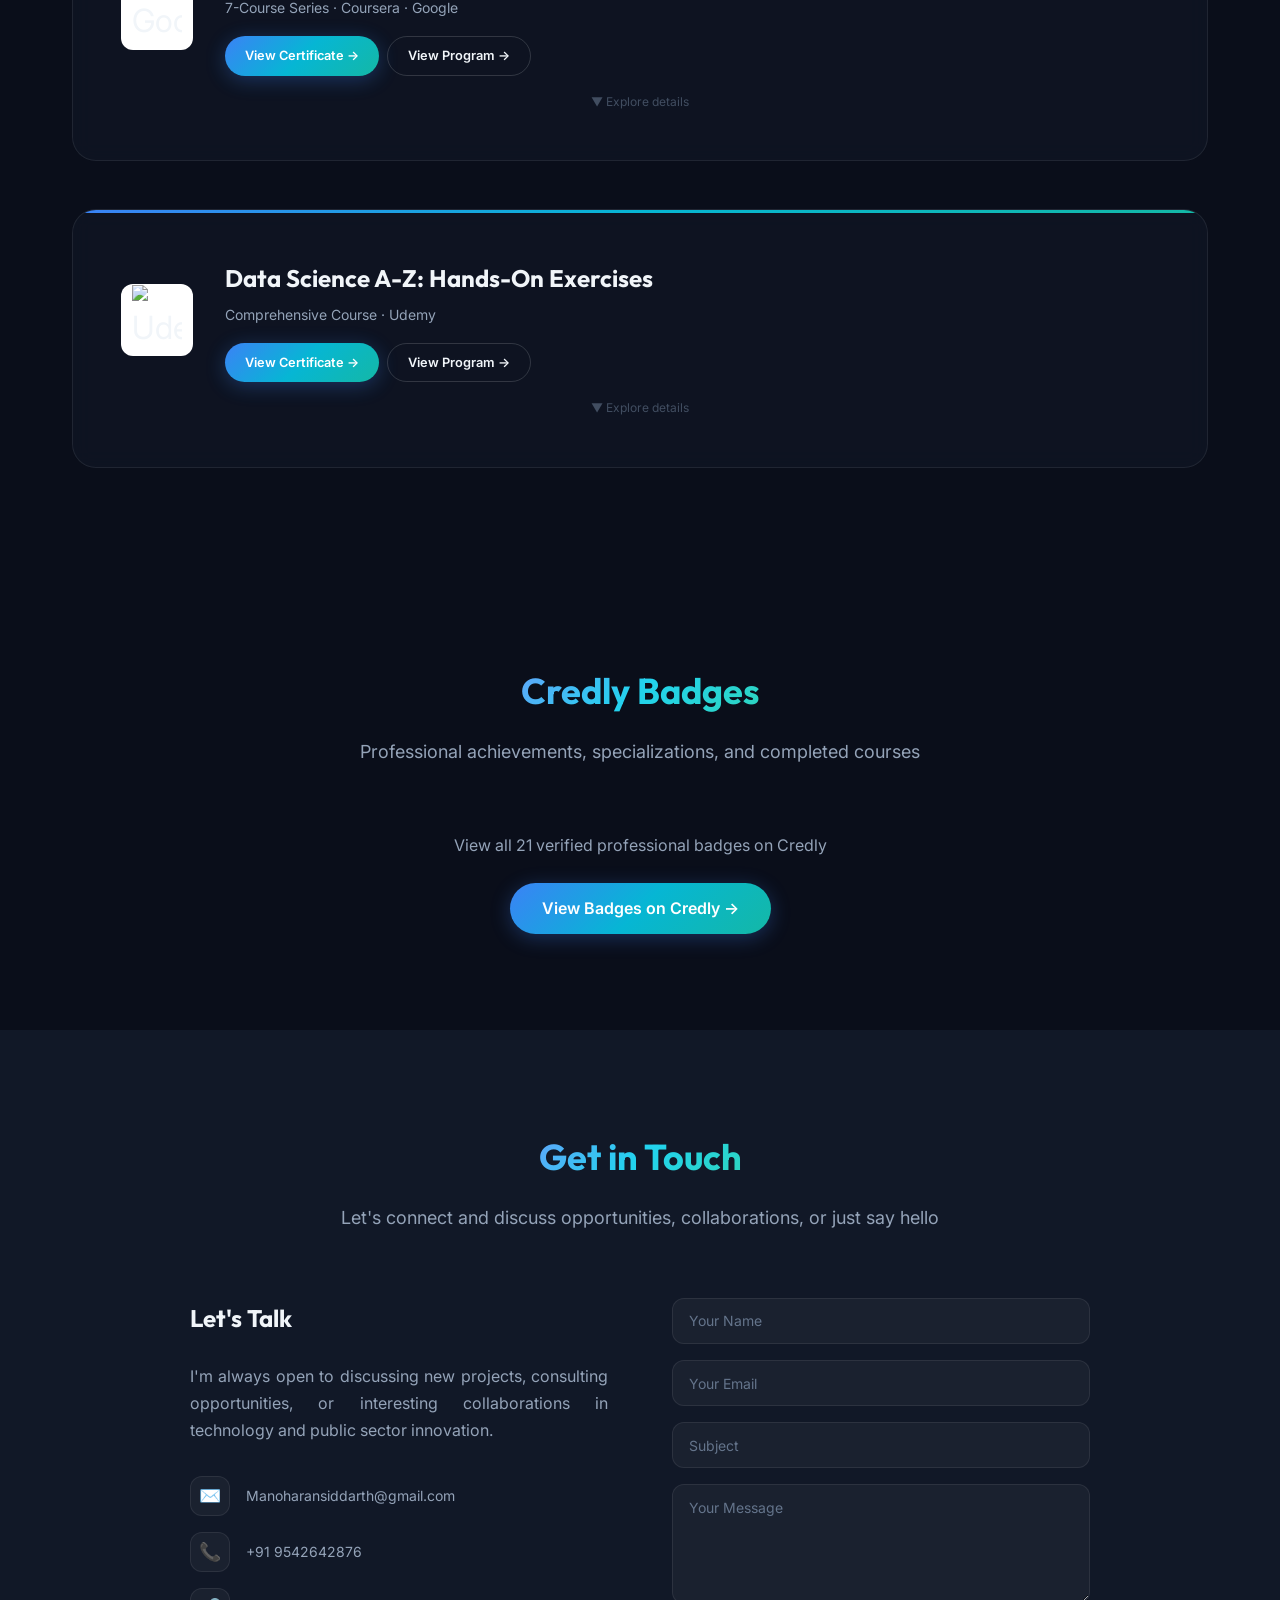
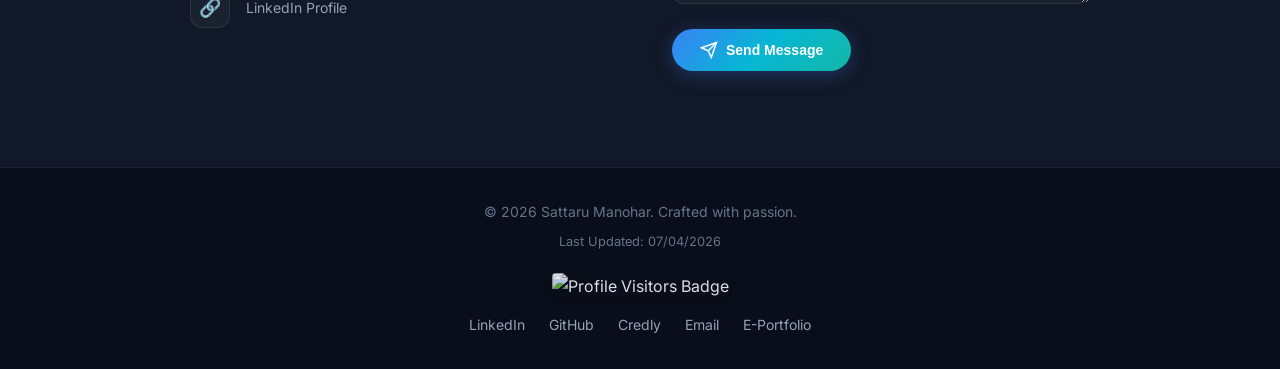
==== commit 01e7f7b4: "chore: update 'Last Updated' footer dates" ====
--- a/index.html
+++ b/index.html
@@ -1522,7 +1522,7 @@
   <footer class="footer">
     <div class="container">
       <p>© 2026 Sattaru Manohar. Crafted with passion.</p>
-      <p style="font-size: 0.8rem; color: var(--text-muted); margin-top: 0.5rem;">Last Updated: 12/03/2026</p>
+      <p style="font-size: 0.8rem; color: var(--text-muted); margin-top: 0.5rem;">Last Updated: 07/04/2026</p>
 
       <div class="visitor-counter" style="margin-top: 20px; display: flex; justify-content: center; opacity: 0.9;">
         <img
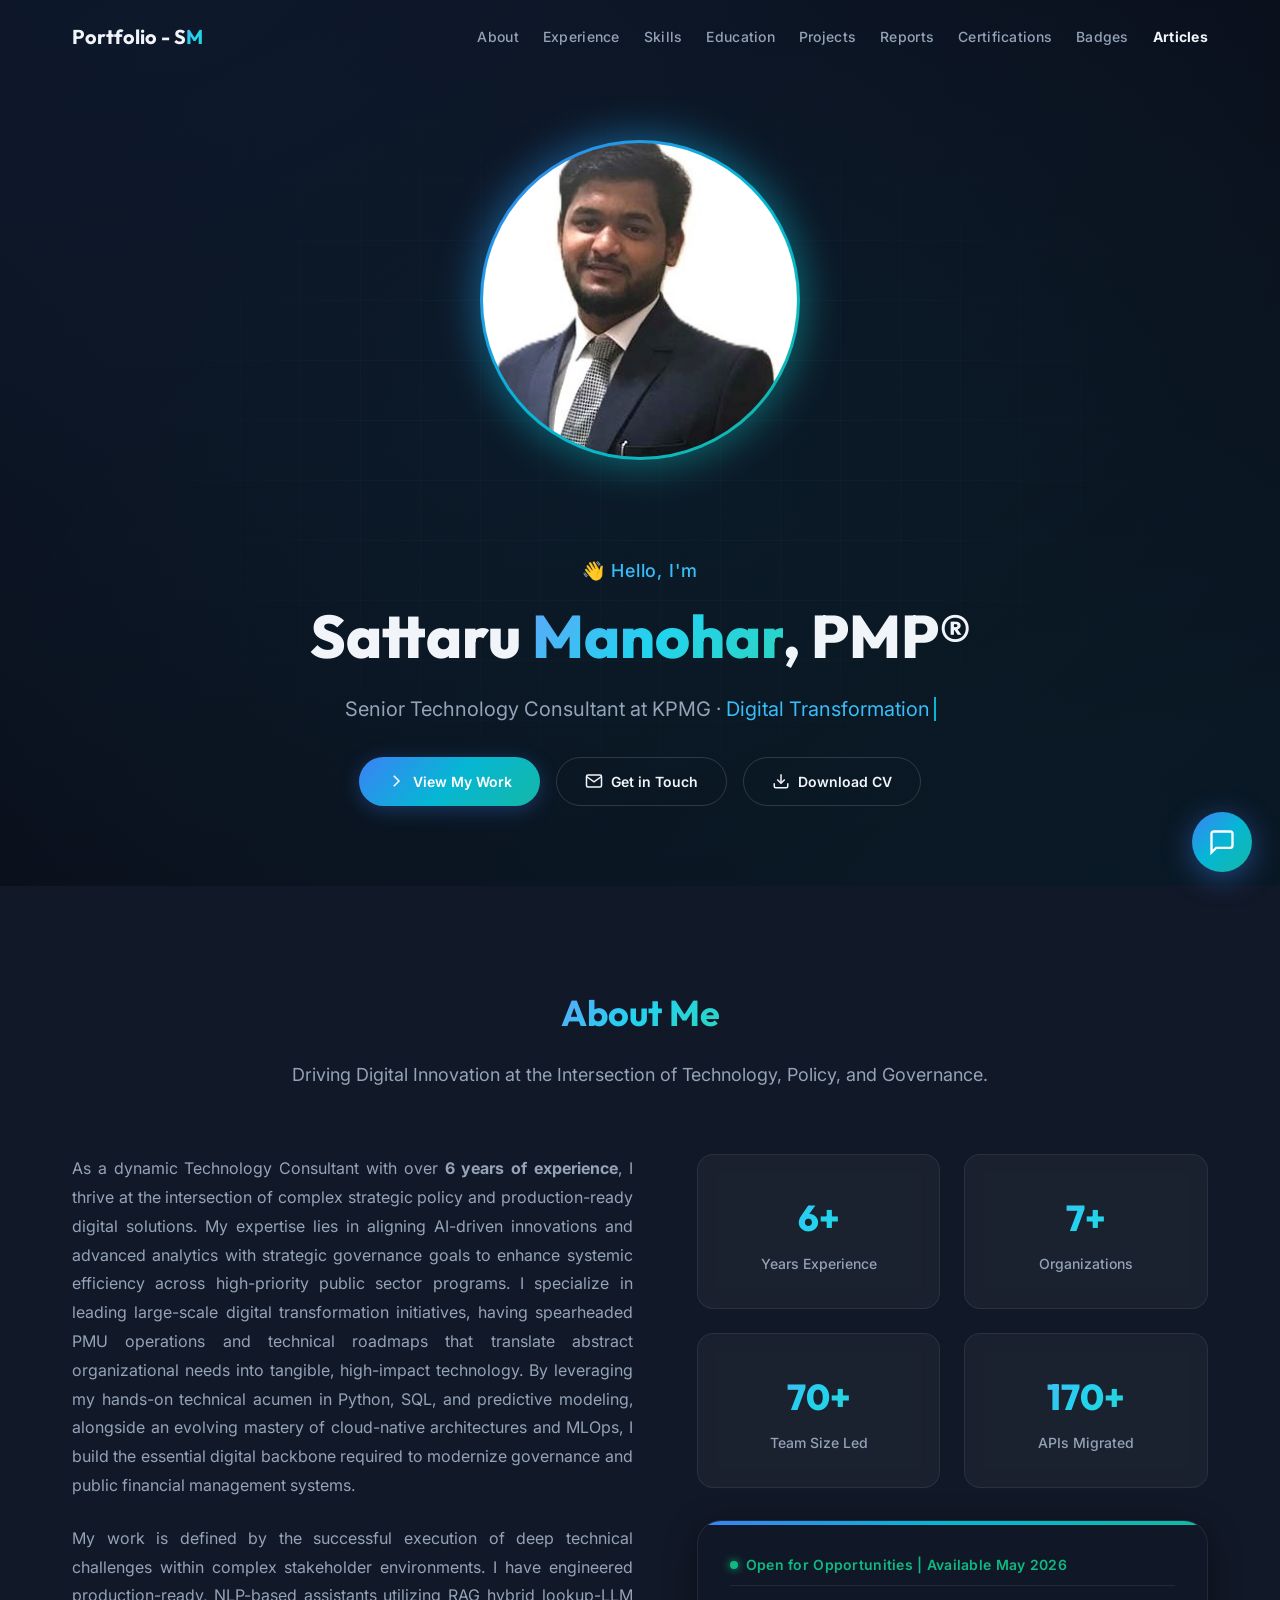
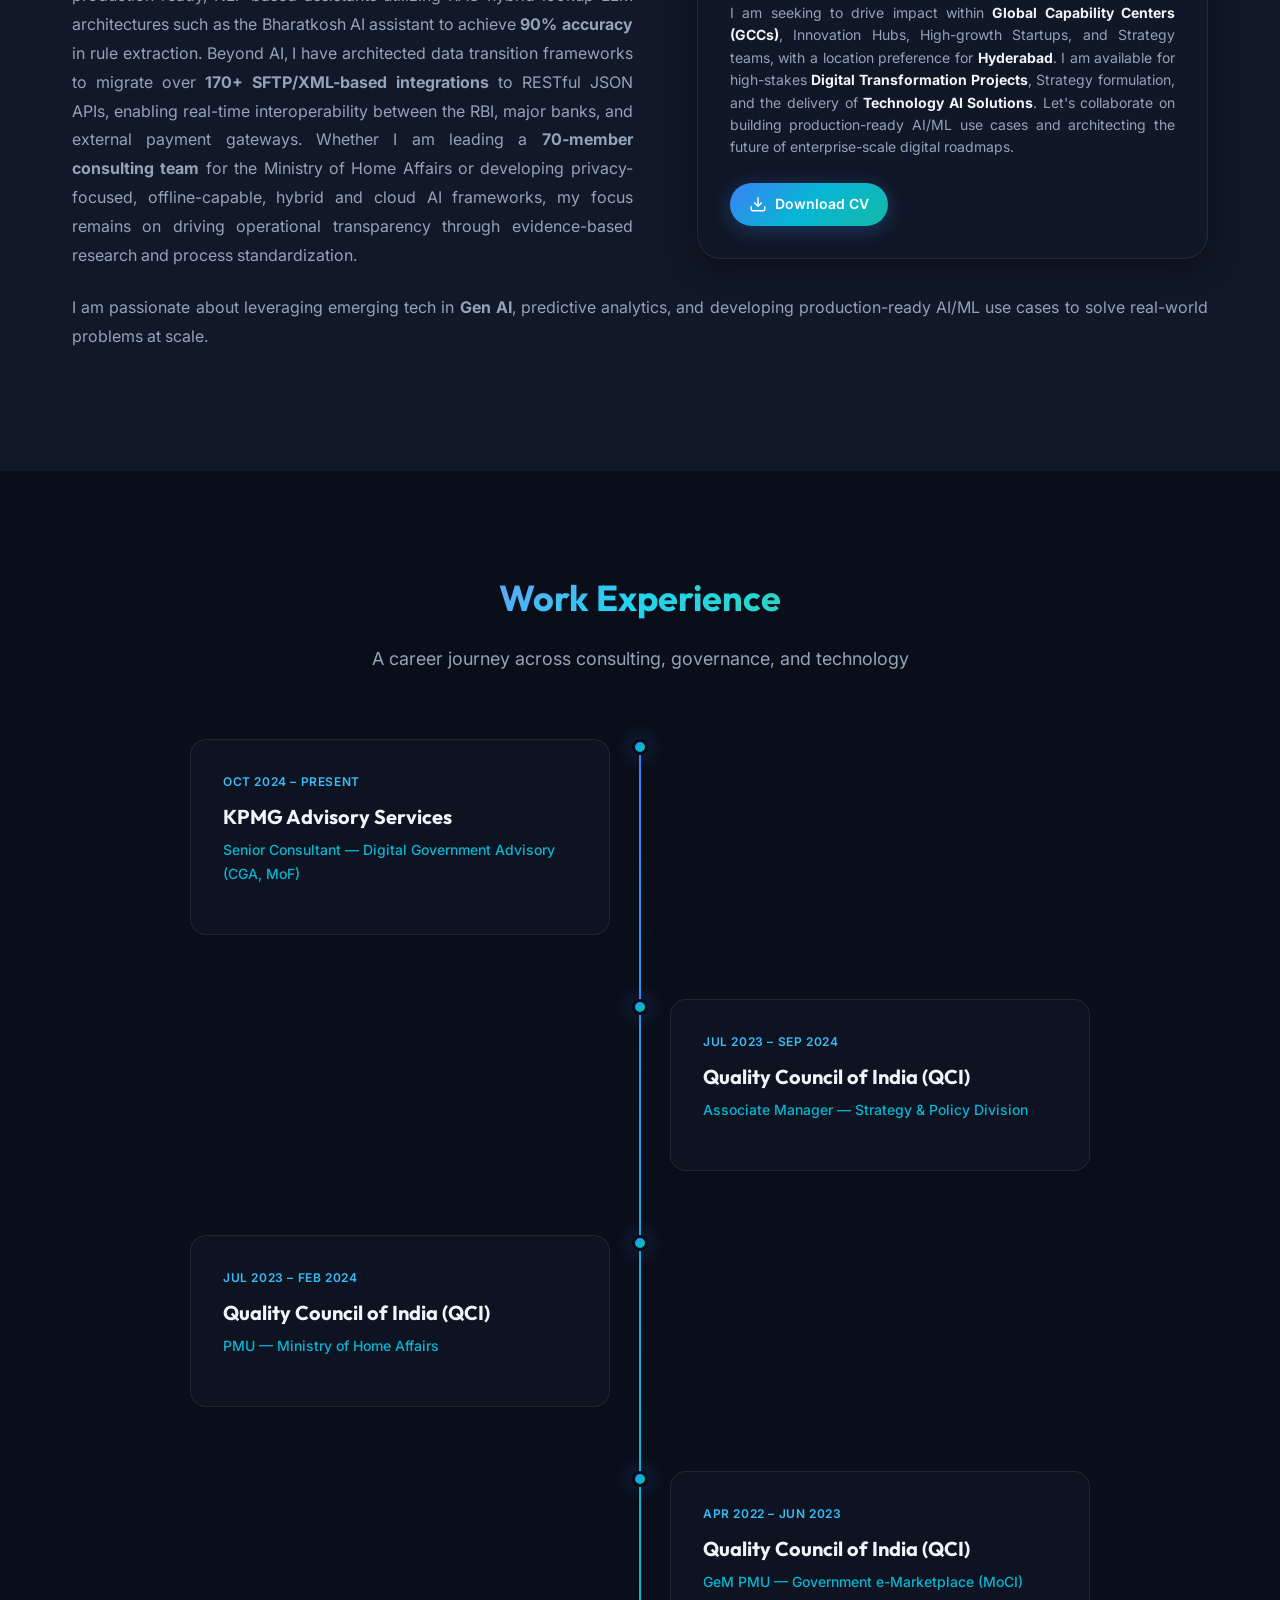
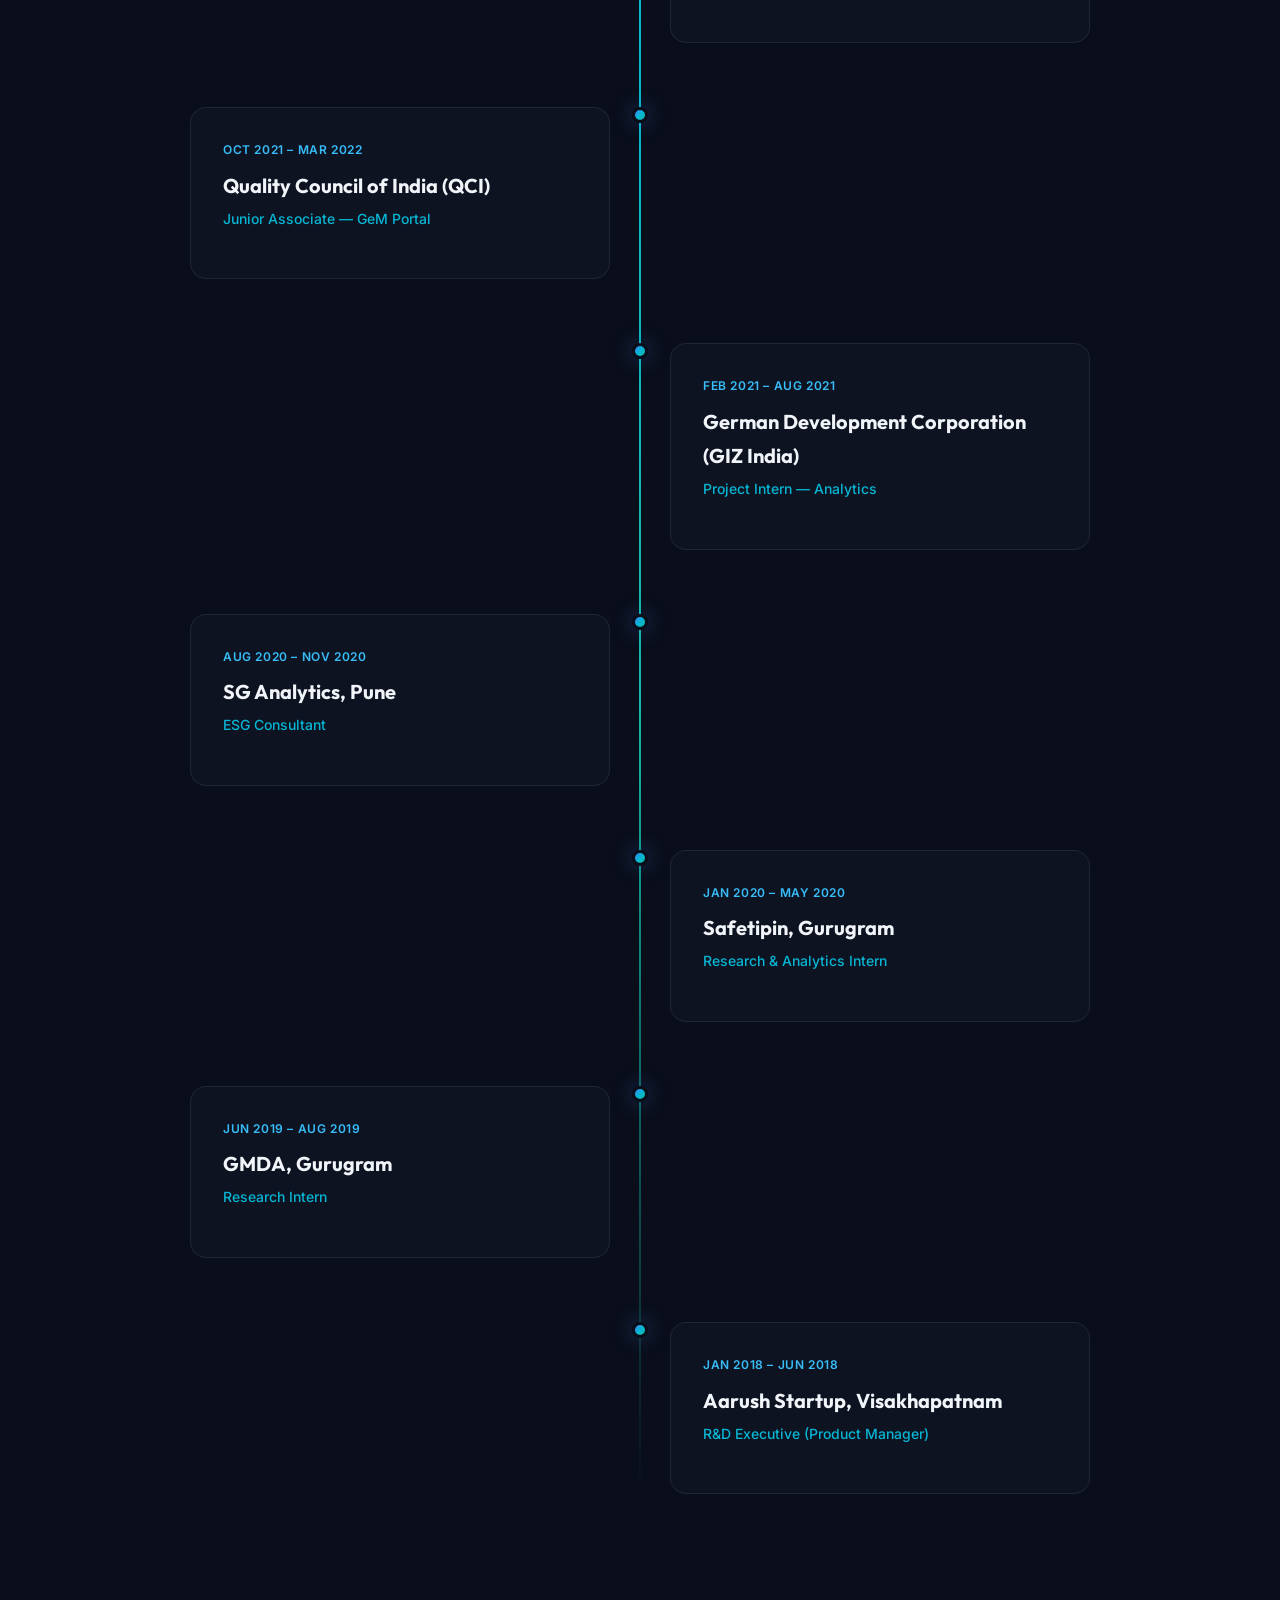
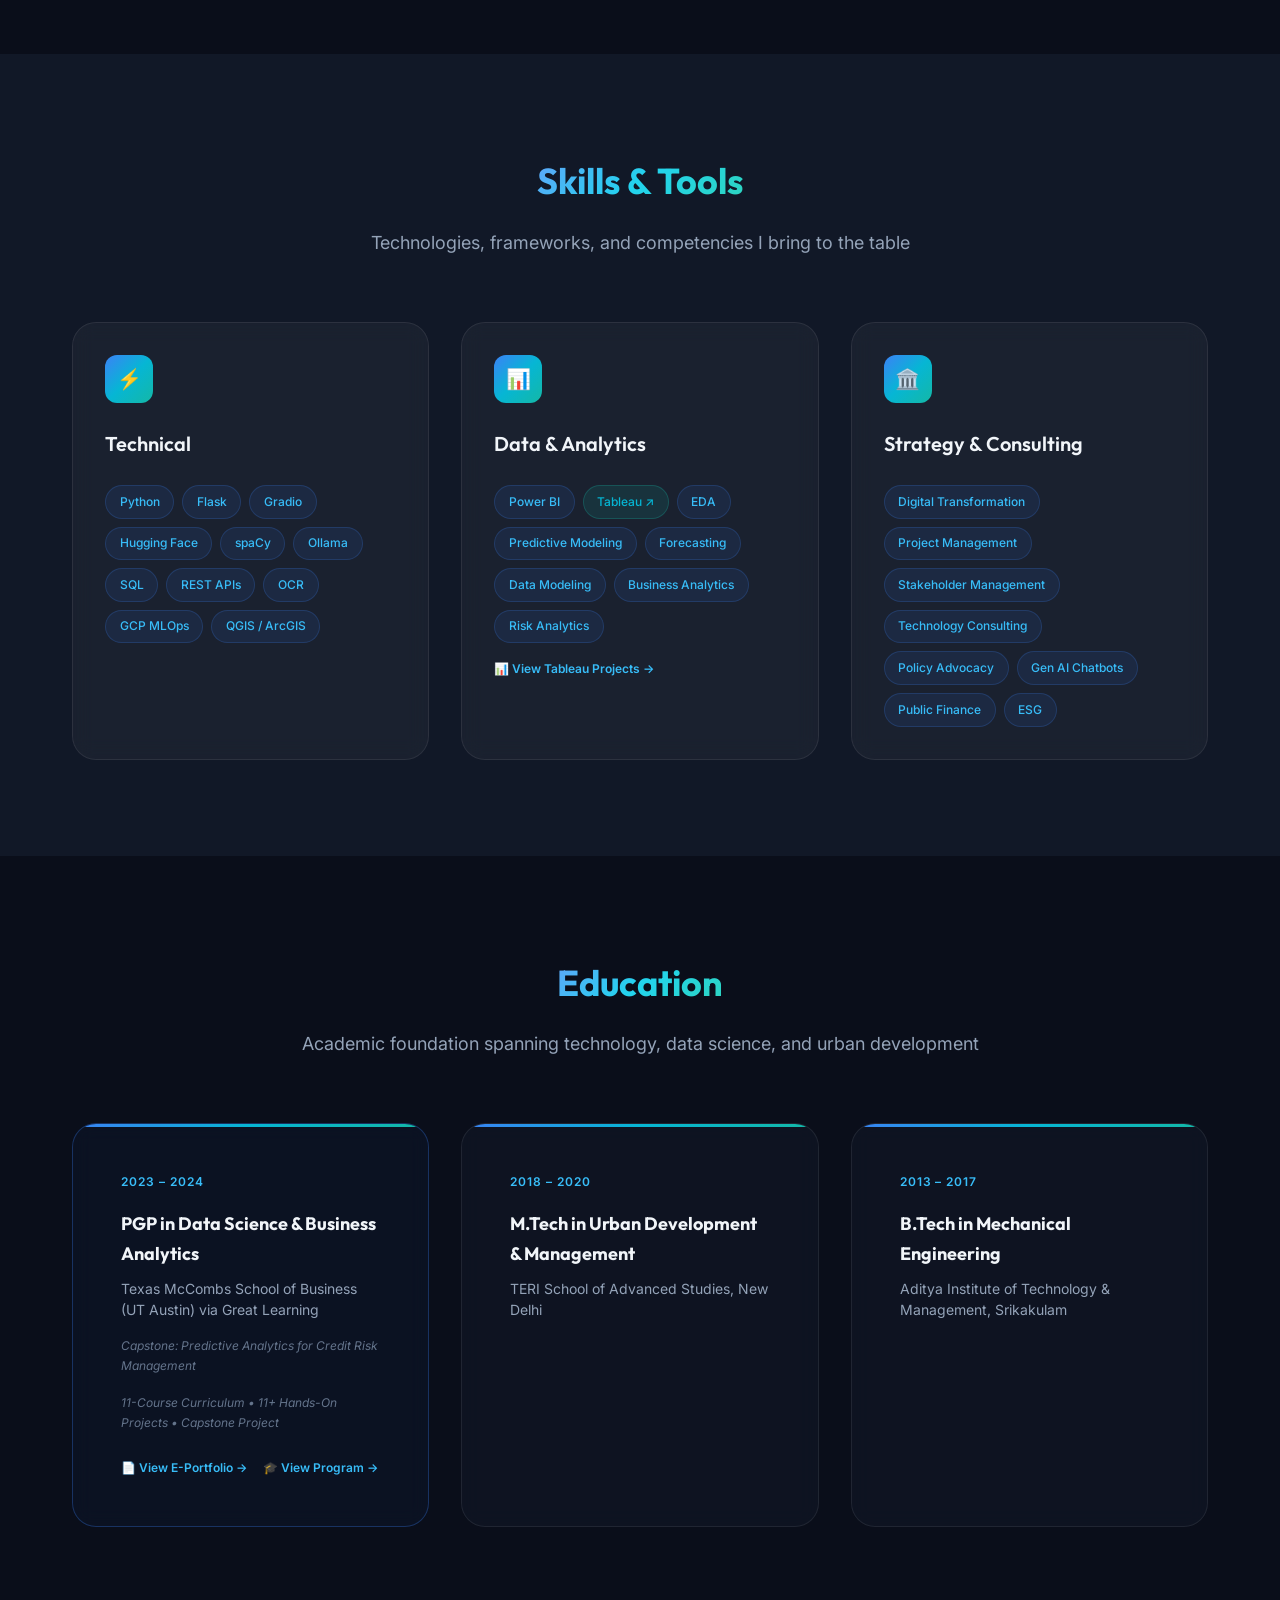
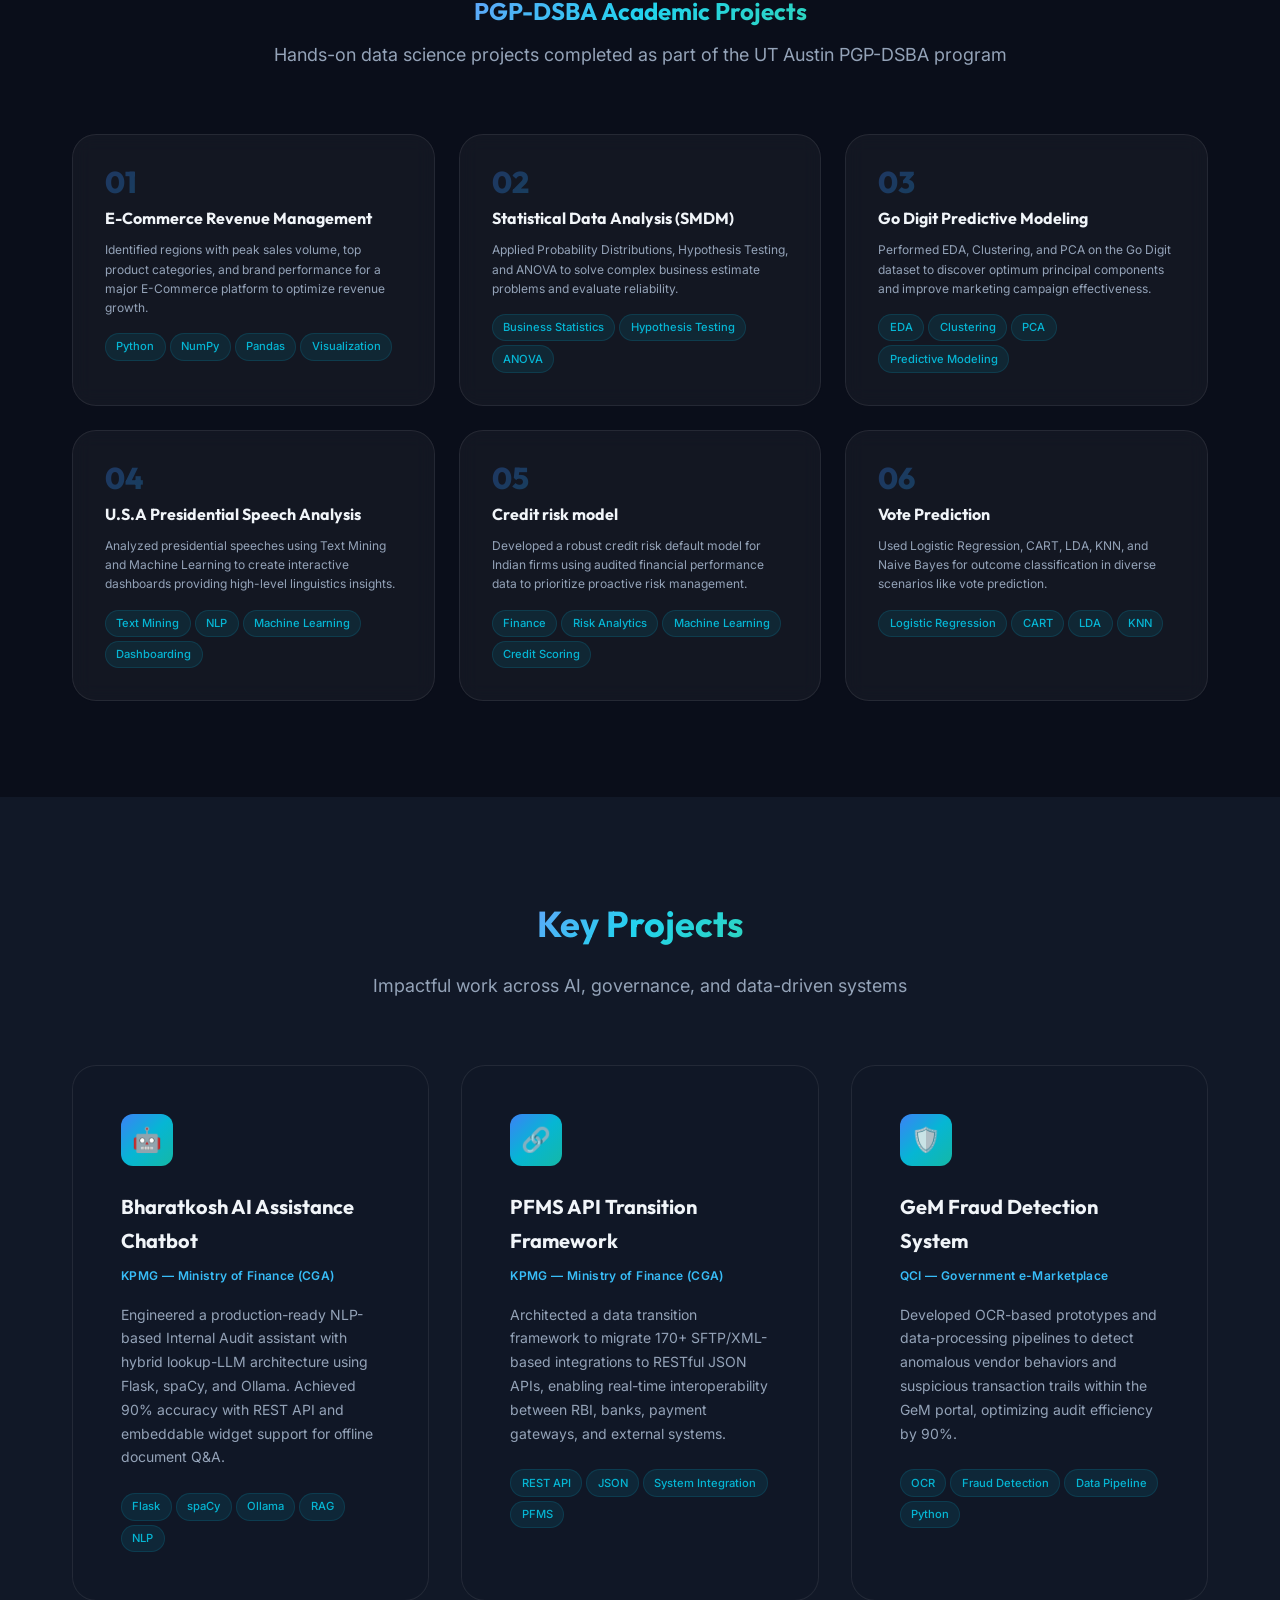
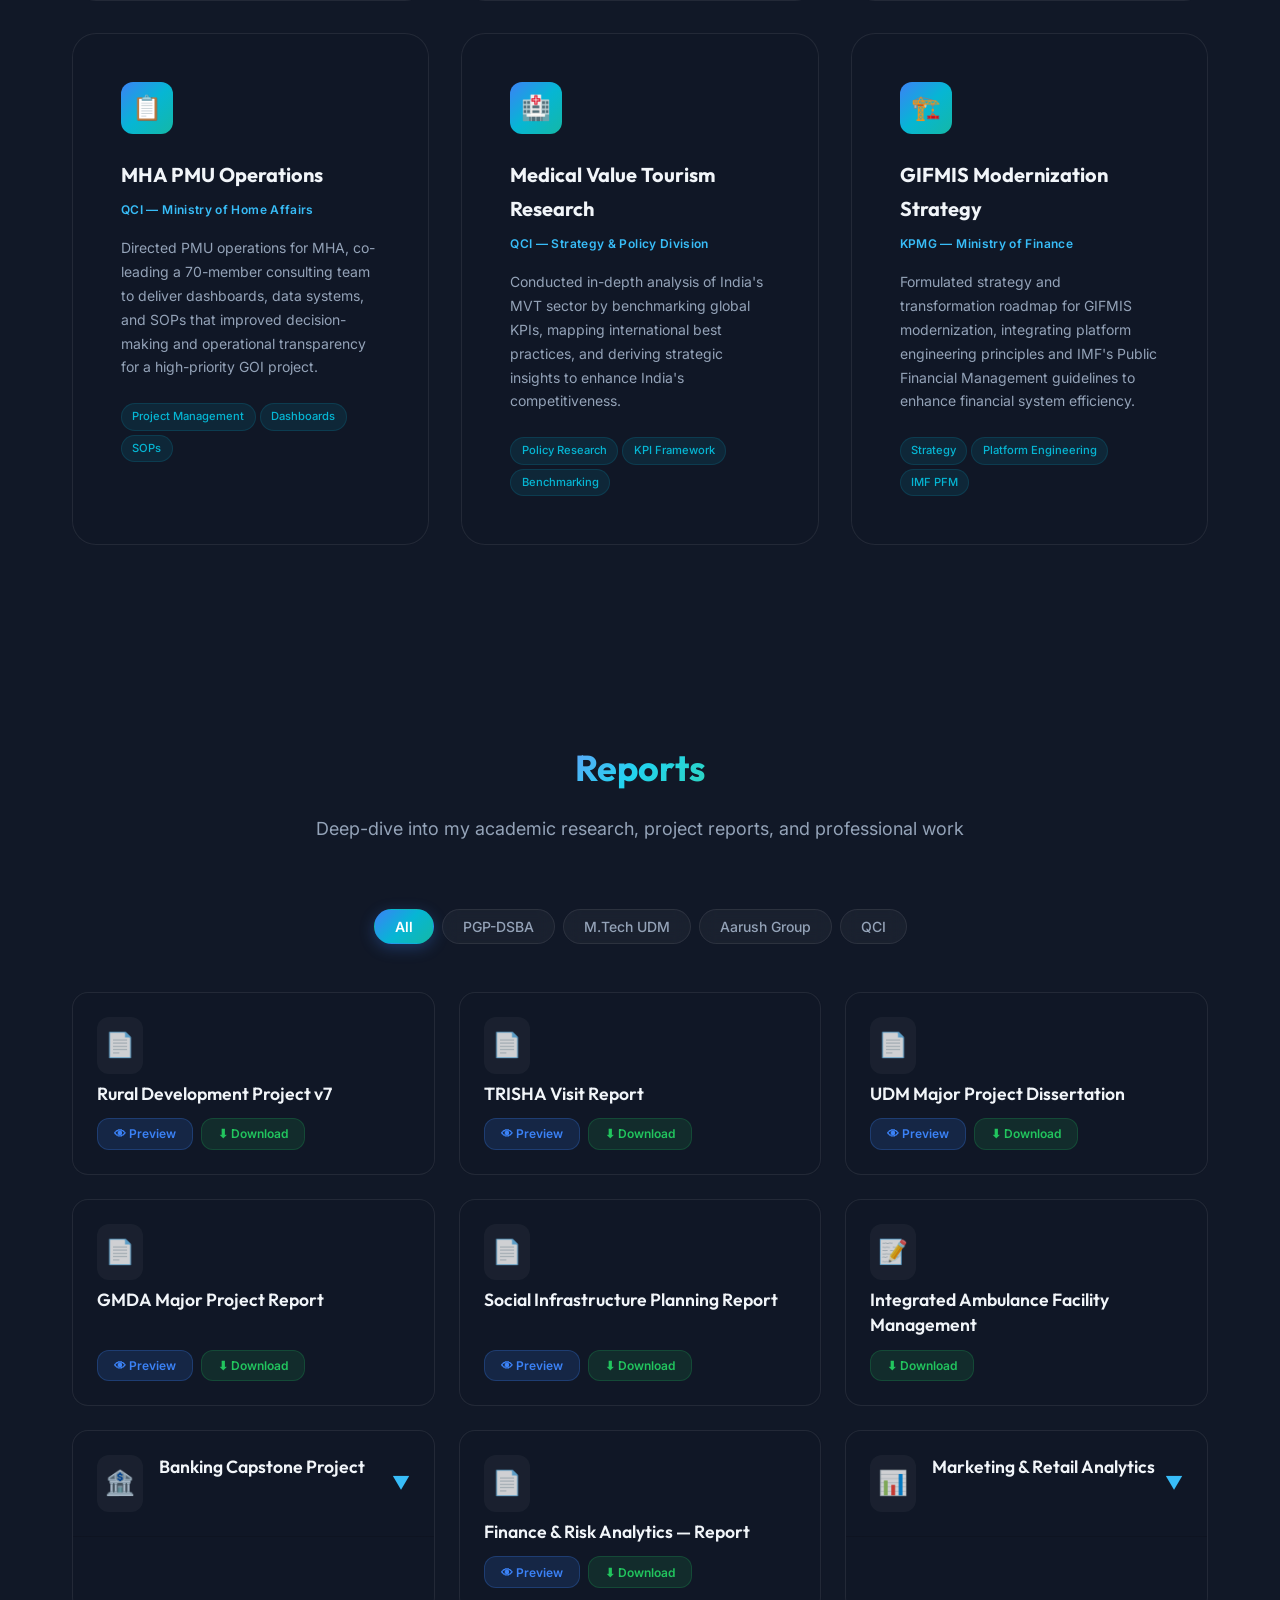
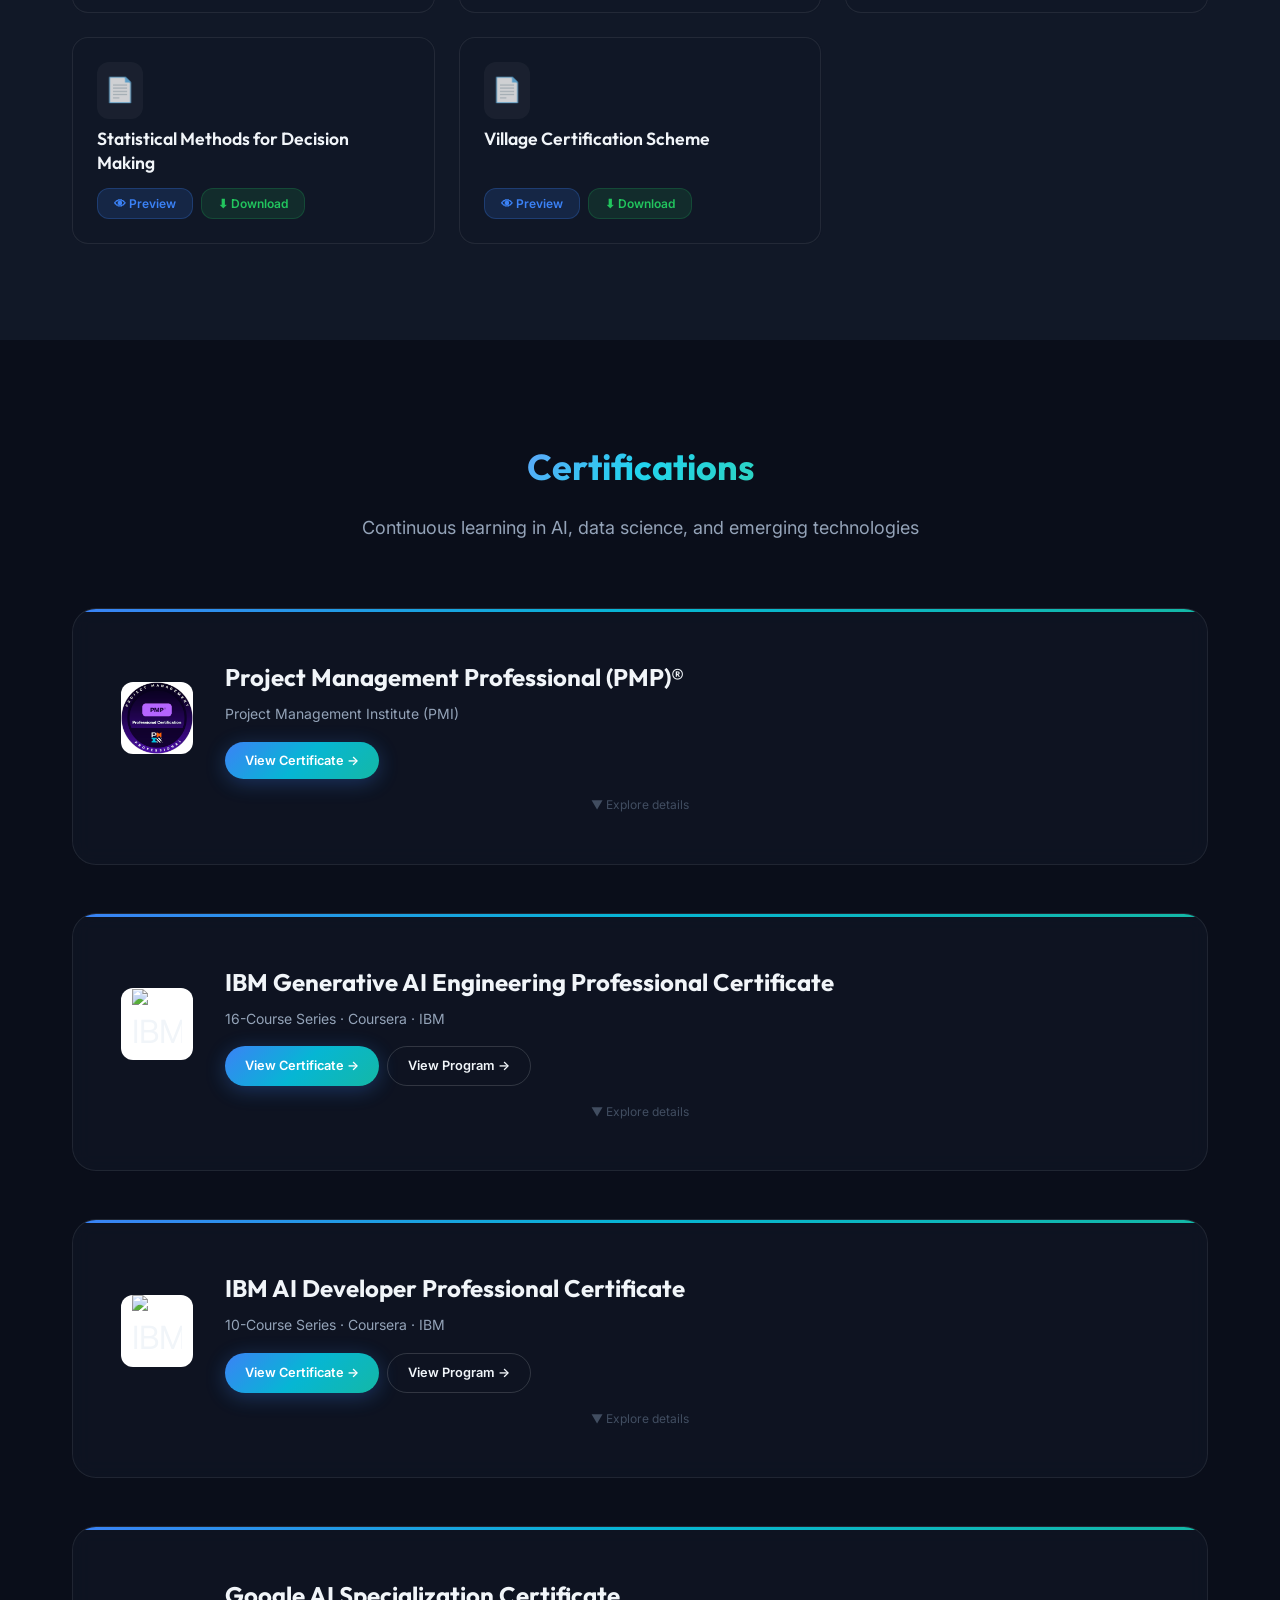
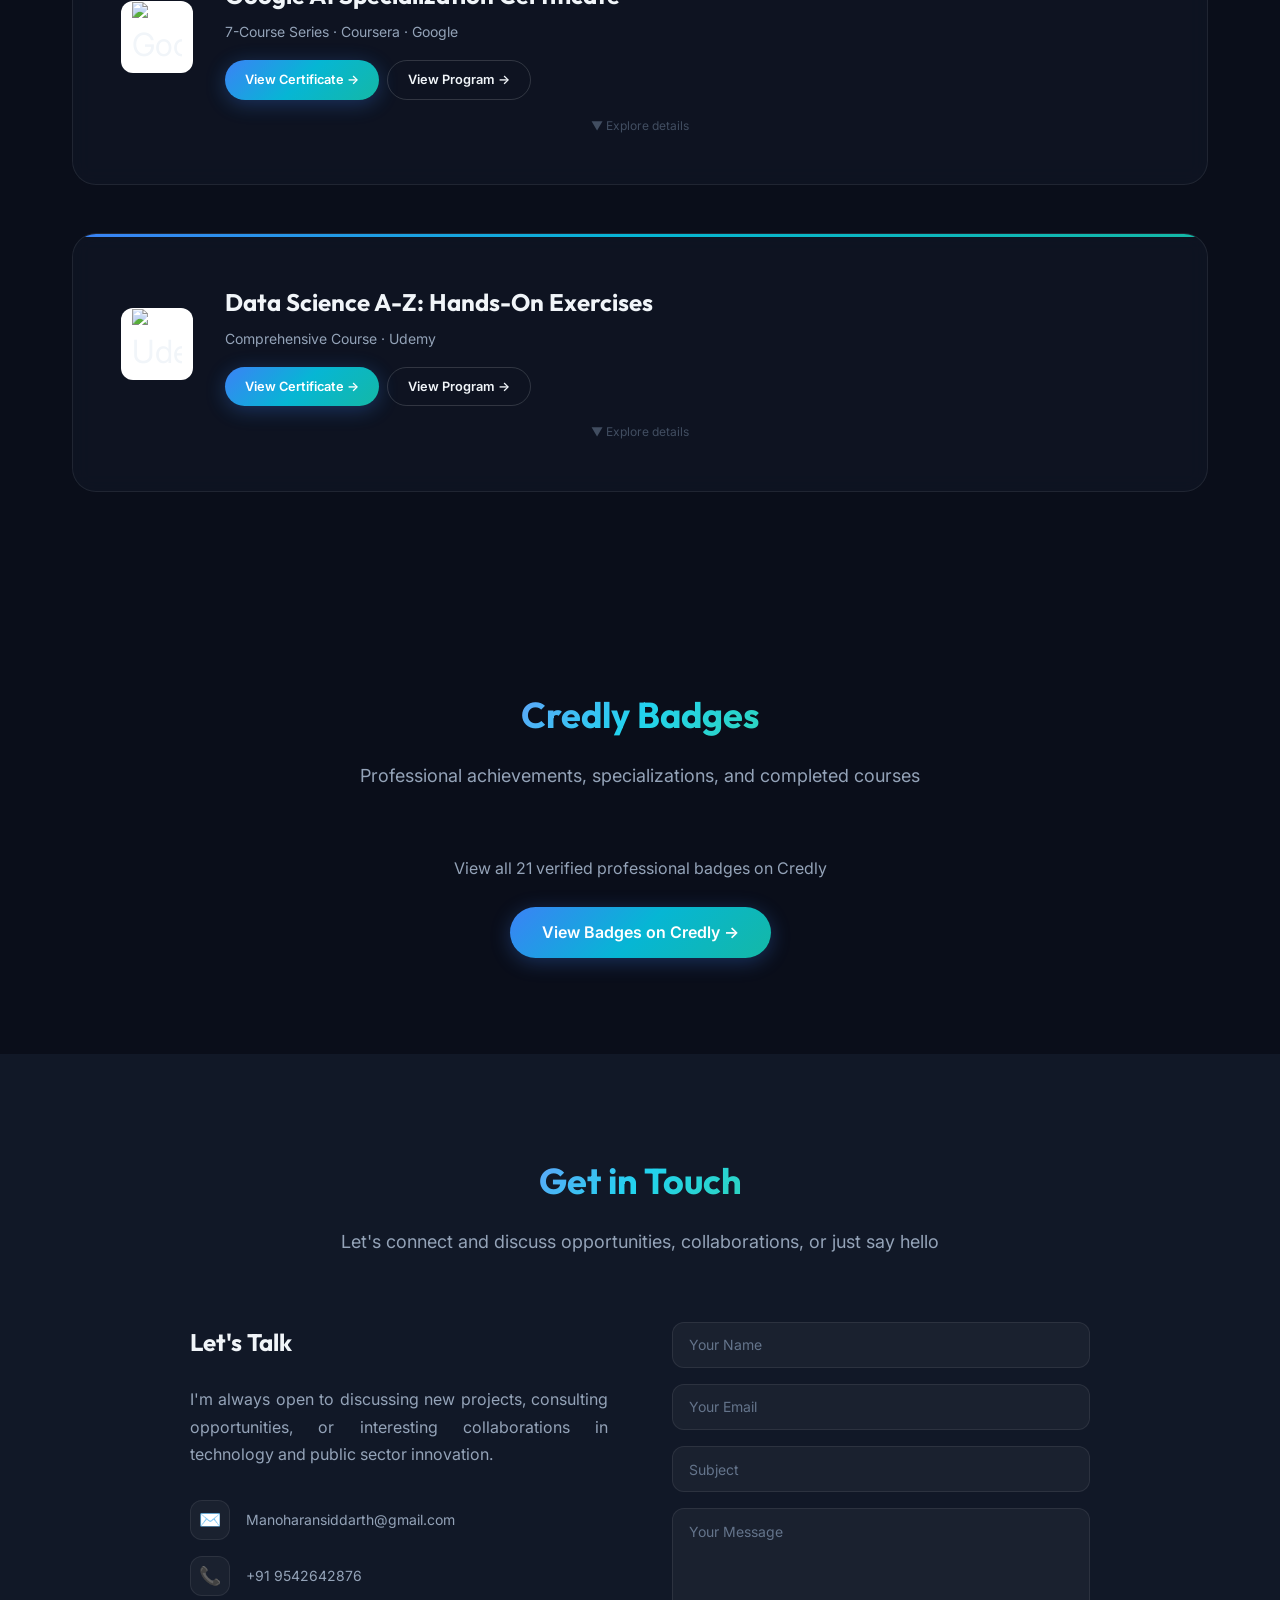
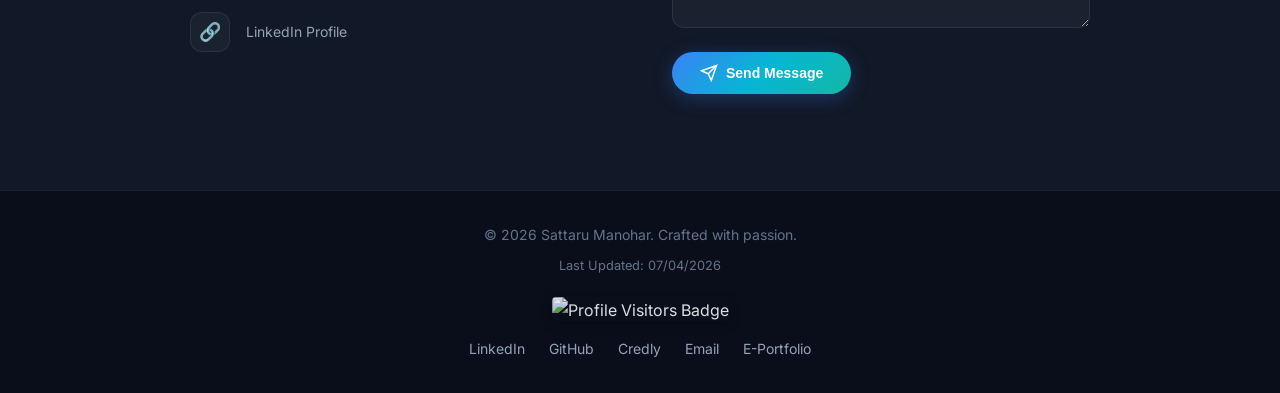
==== commit f530a869: "update project titles, retrain chatbot with new CV content and PMP certification" ====
--- a/index.html
+++ b/index.html
@@ -603,7 +603,7 @@
 
         <div class="academic-project-card reveal">
           <div class="academic-project-num">05</div>
-          <div class="academic-project-title">Credit Risk Model for Indian Companies</div>
+          <div class="academic-project-title">Credit risk model</div>
           <div class="academic-project-desc">Developed a robust credit risk default model for Indian firms using audited
             financial performance data to prioritize proactive risk management.</div>
           <div class="project-tags">
@@ -633,7 +633,7 @@
       <div class="projects-grid">
         <div class="project-card reveal">
           <div class="project-icon">🤖</div>
-          <div class="project-title">NLP Internal Audit Chatbot</div>
+          <div class="project-title">Bharatkosh AI Assistance Chatbot</div>
           <div class="project-org">KPMG — Ministry of Finance (CGA)</div>
           <div class="project-desc">Engineered a production-ready NLP-based Internal Audit assistant with hybrid
             lookup-LLM architecture using Flask, spaCy, and Ollama. Achieved 90% accuracy with REST API and embeddable
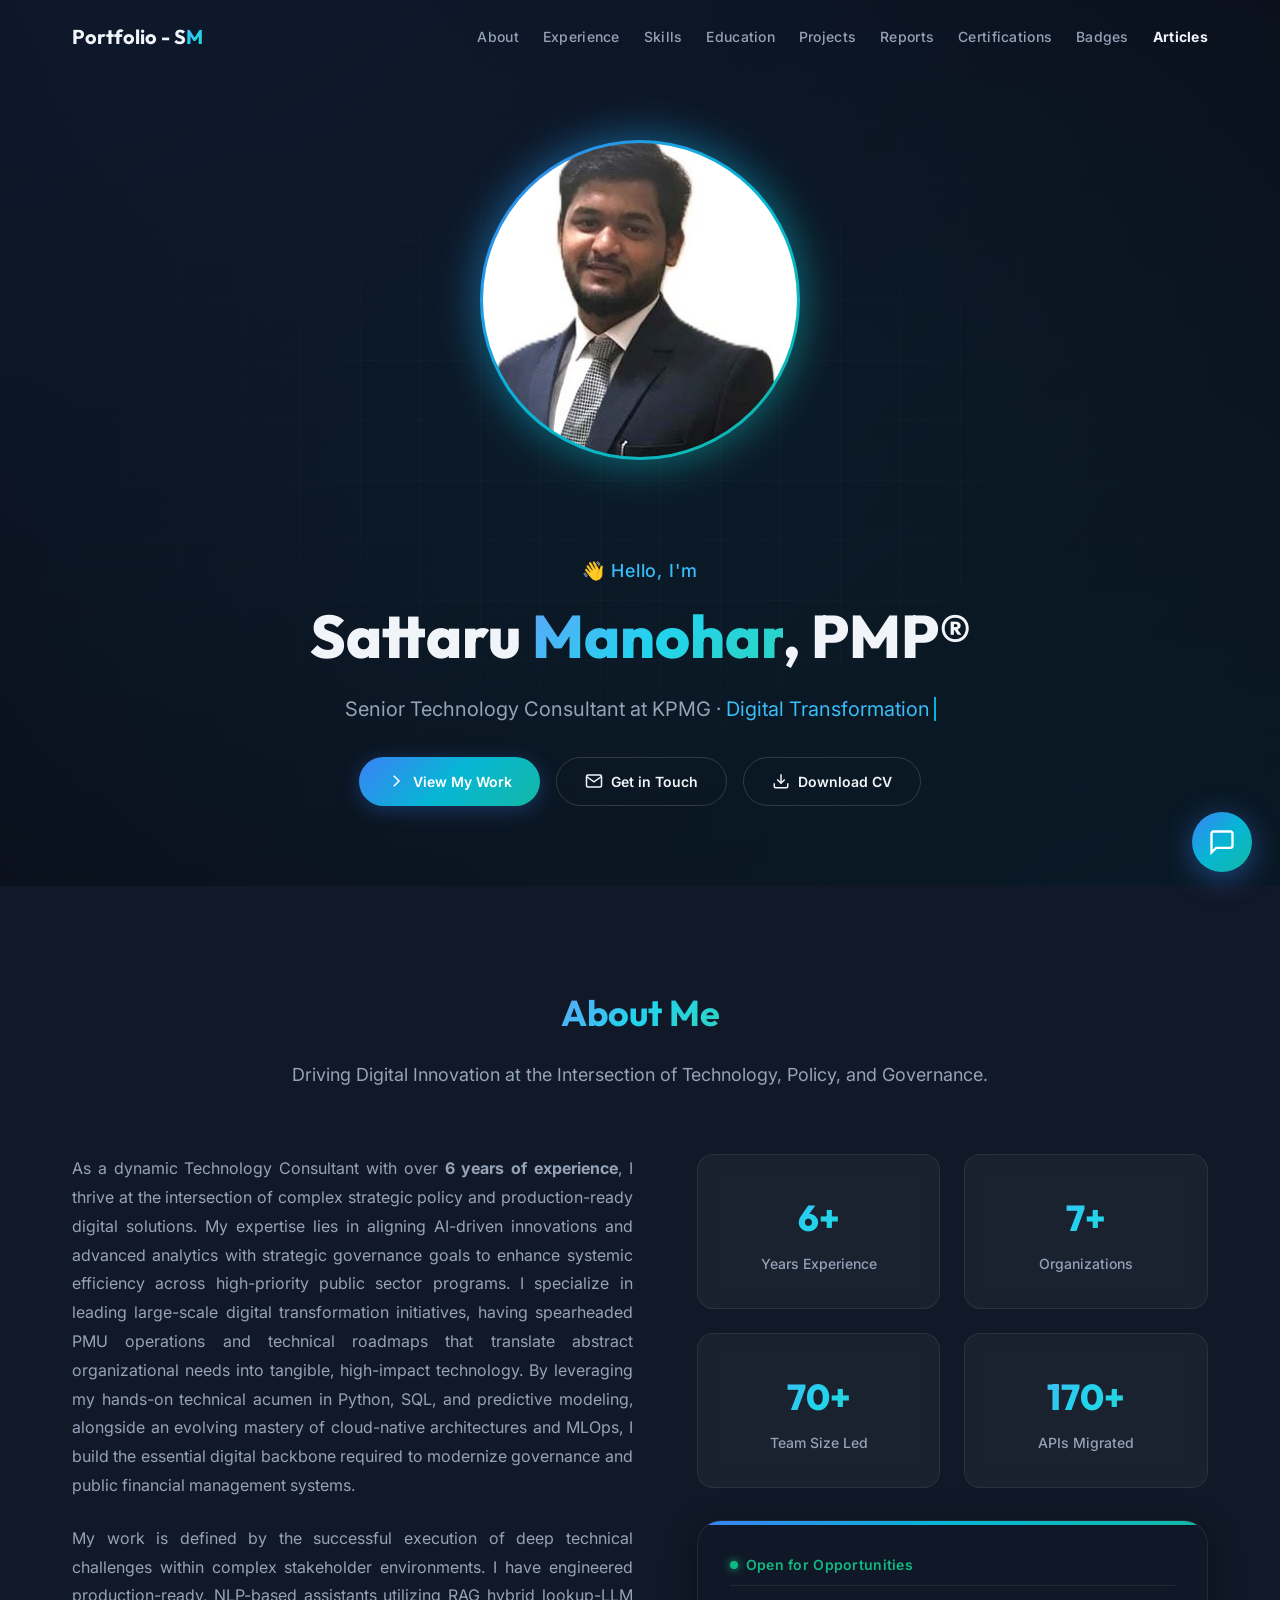
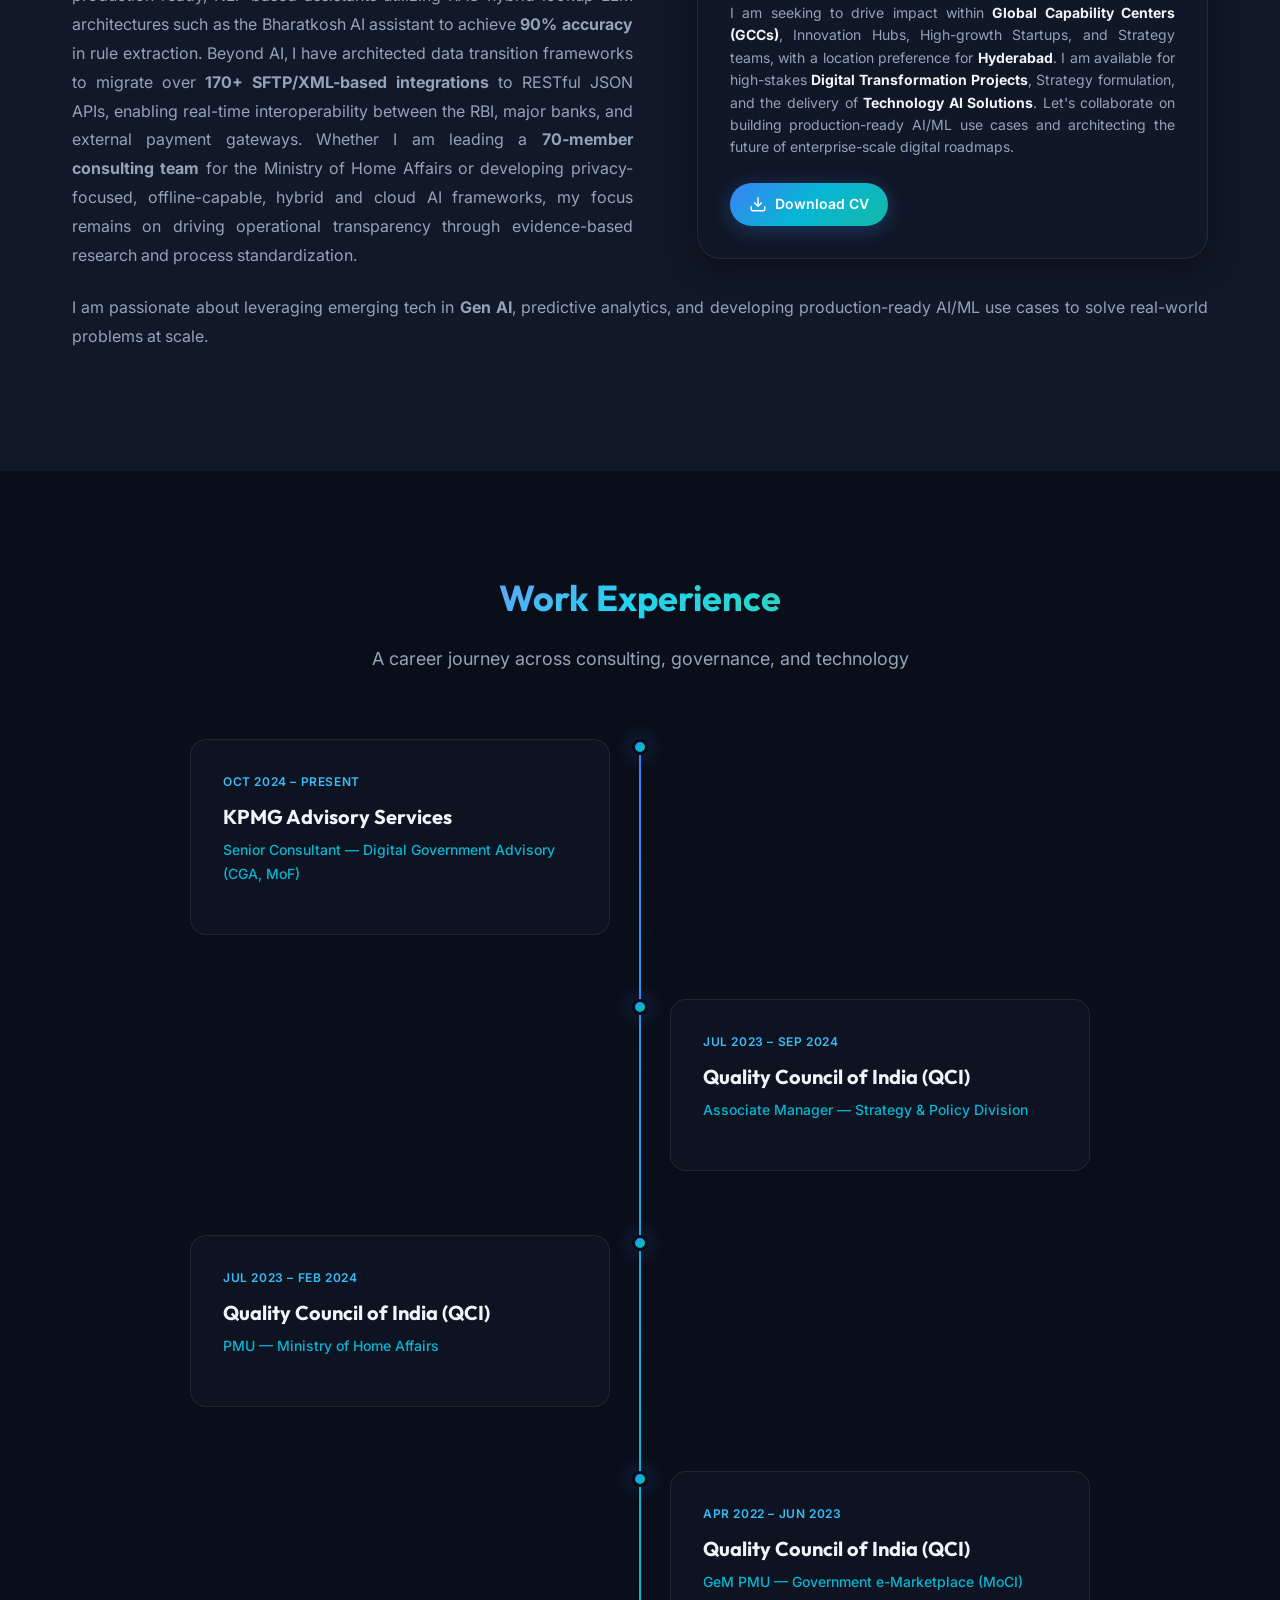
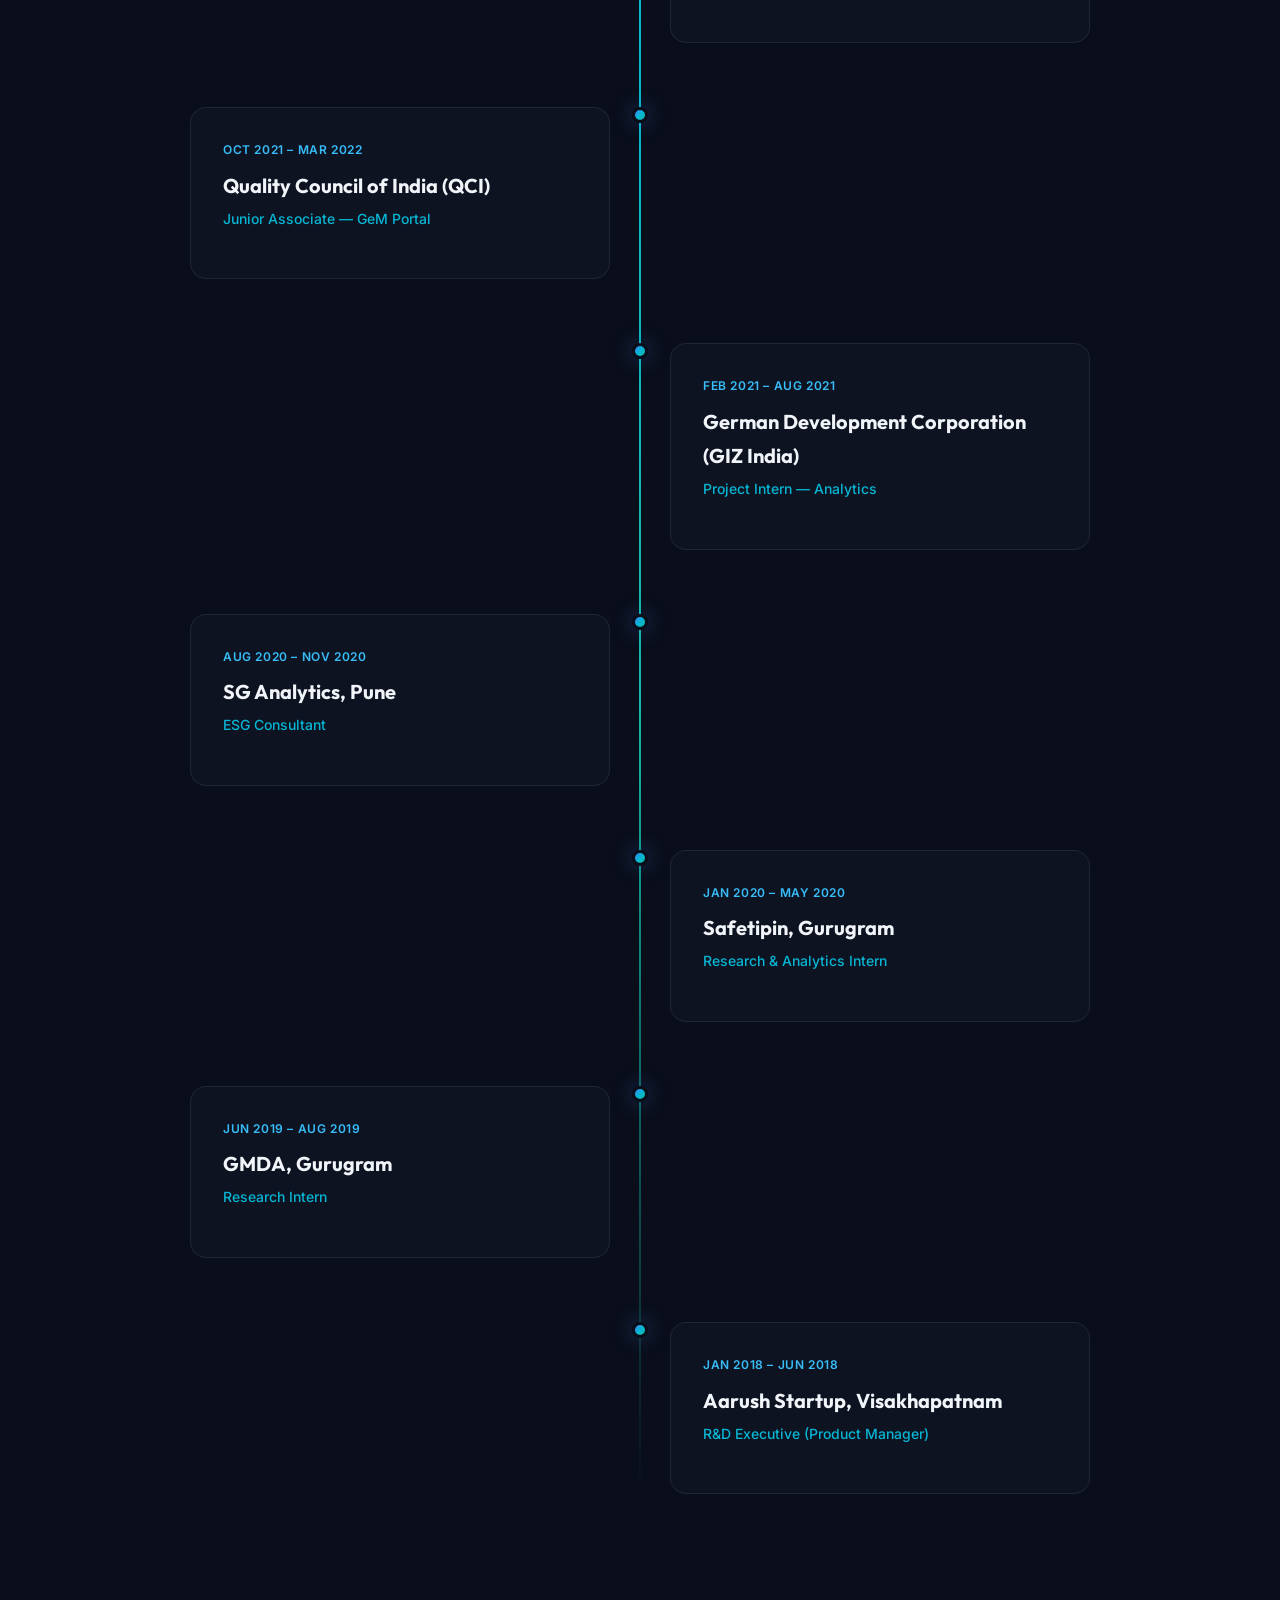
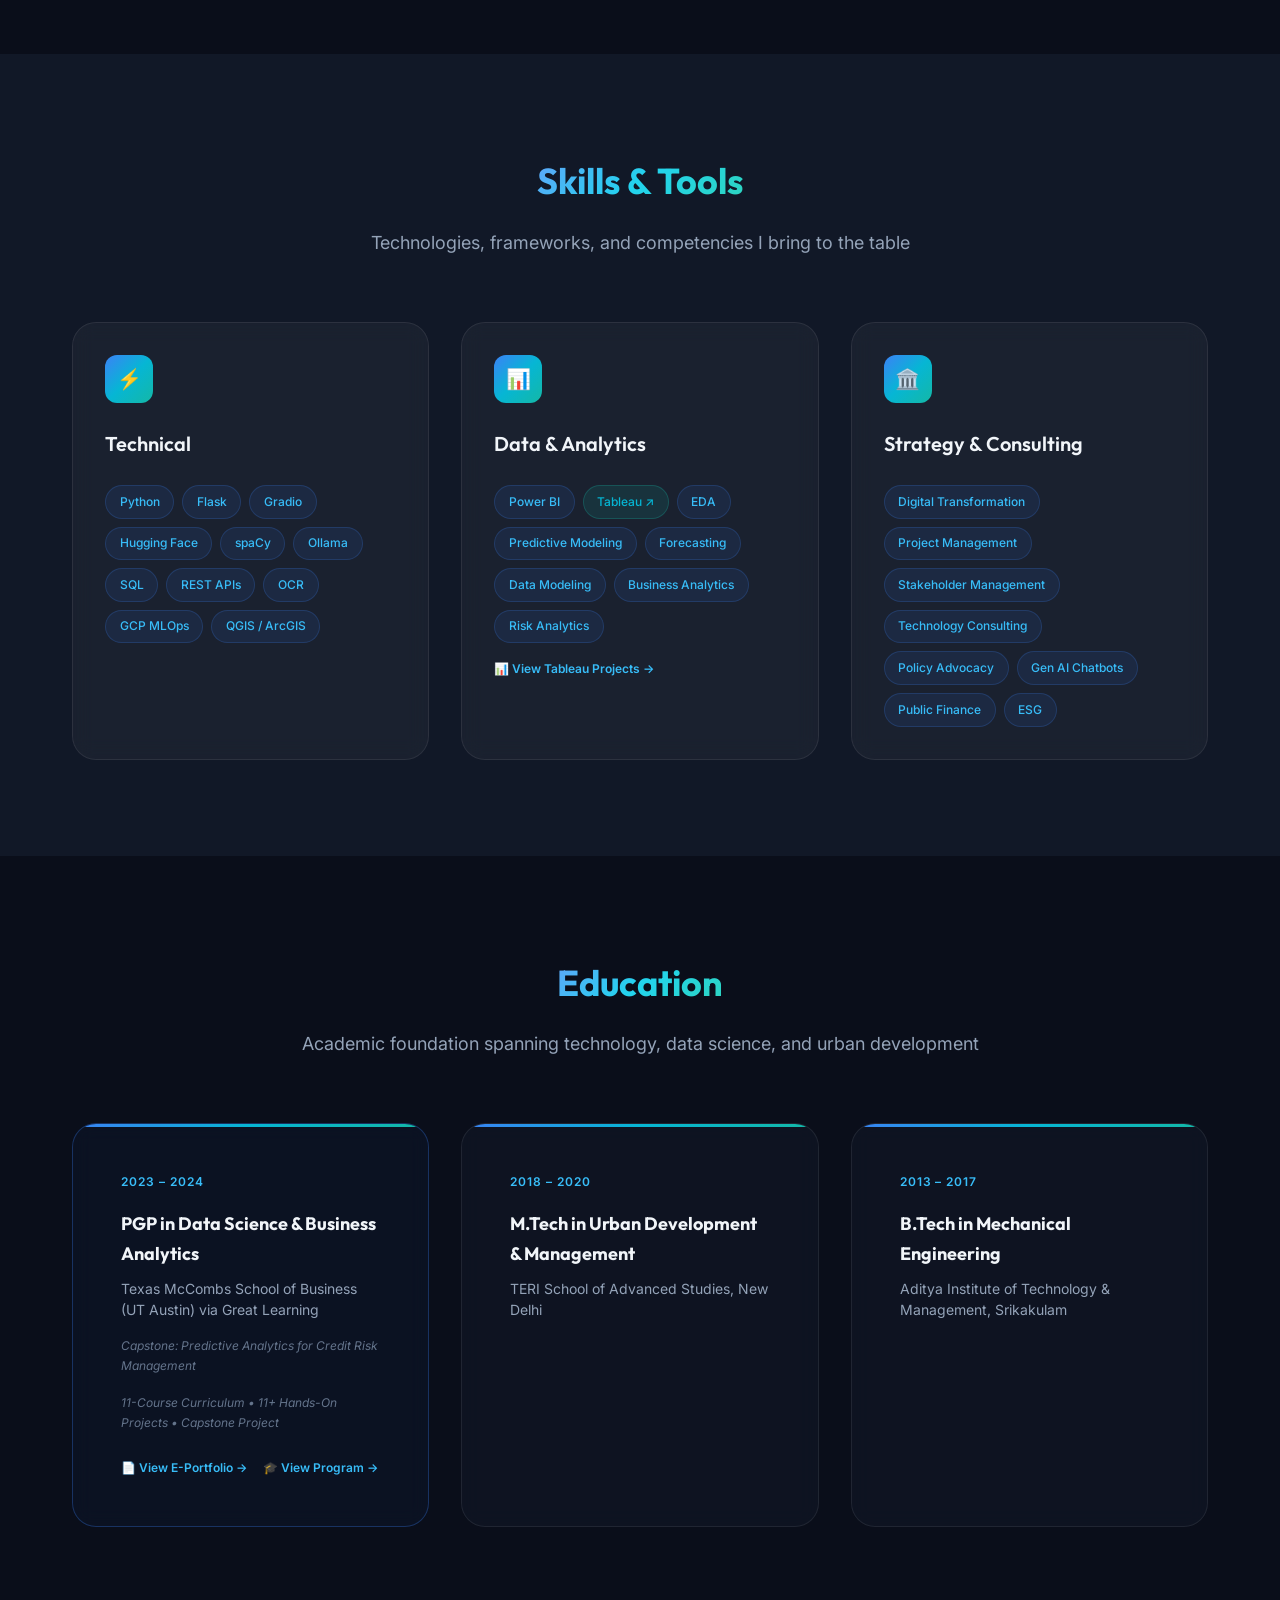
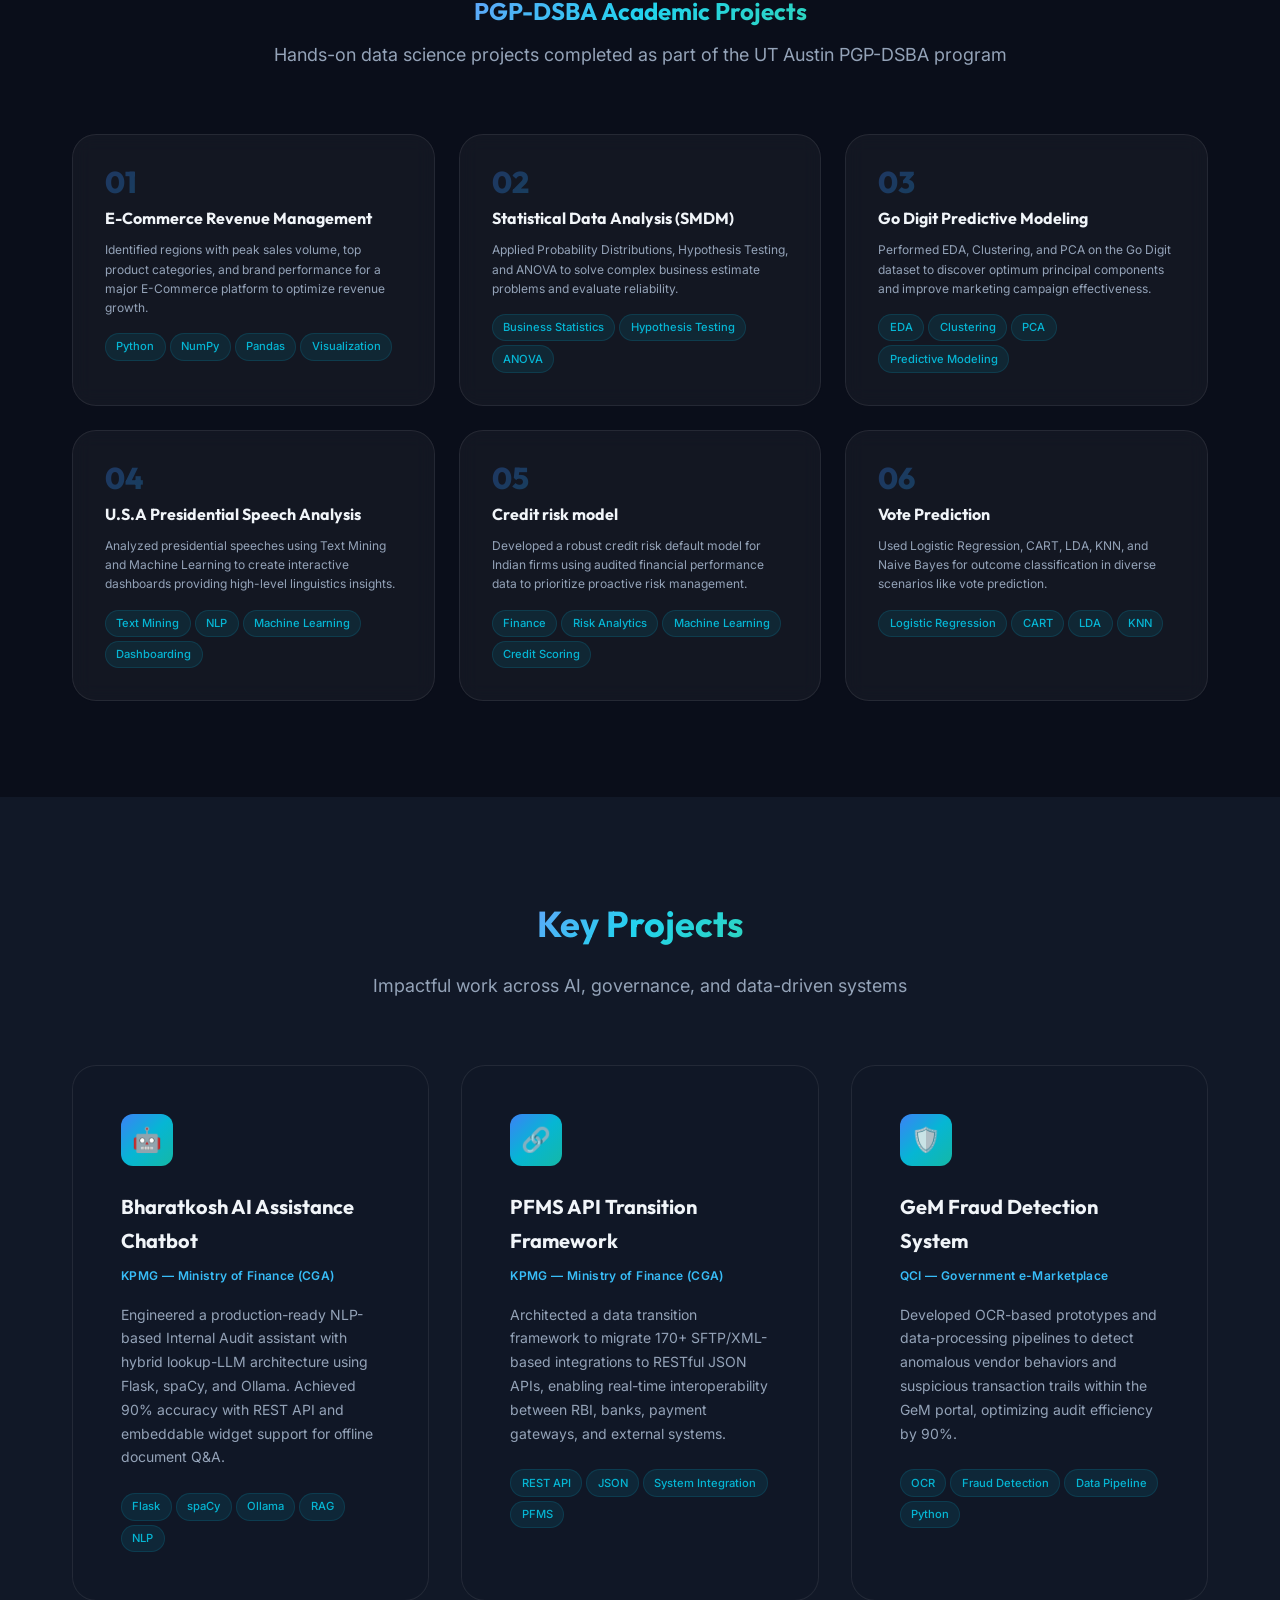
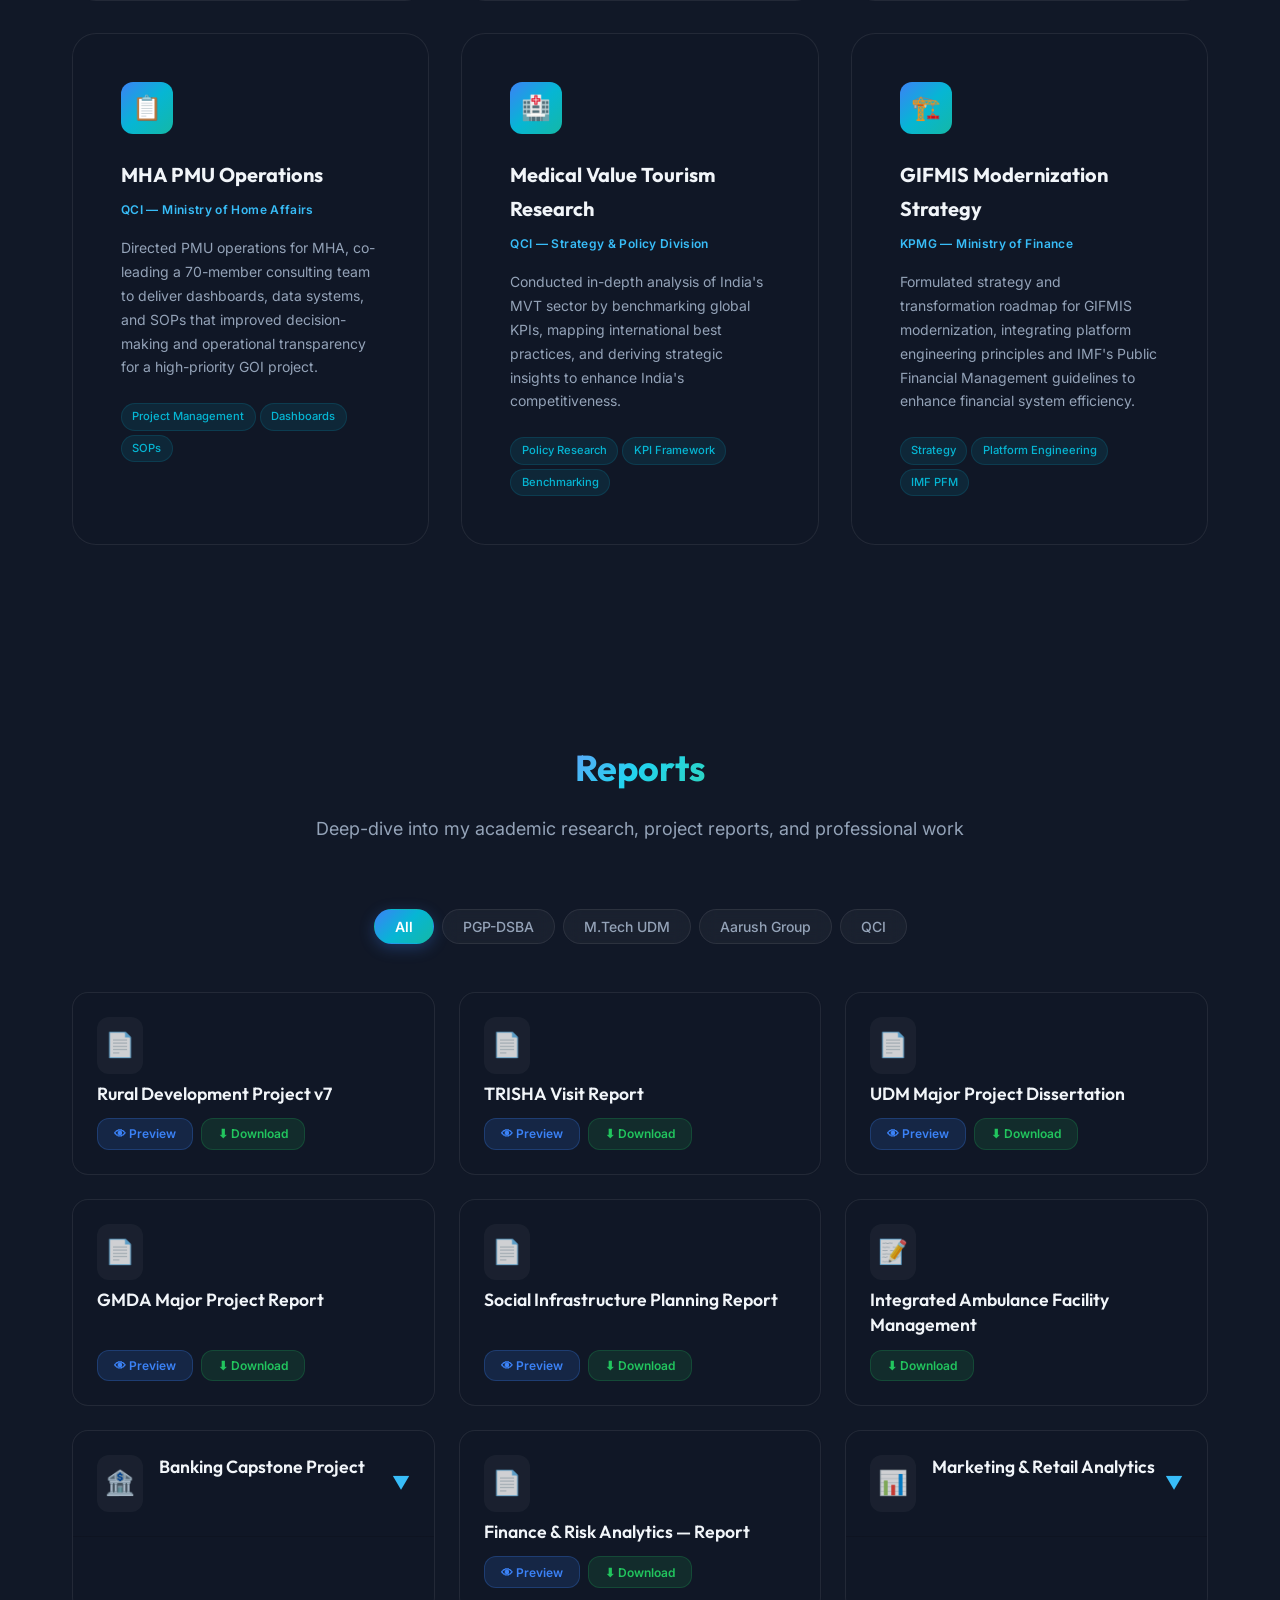
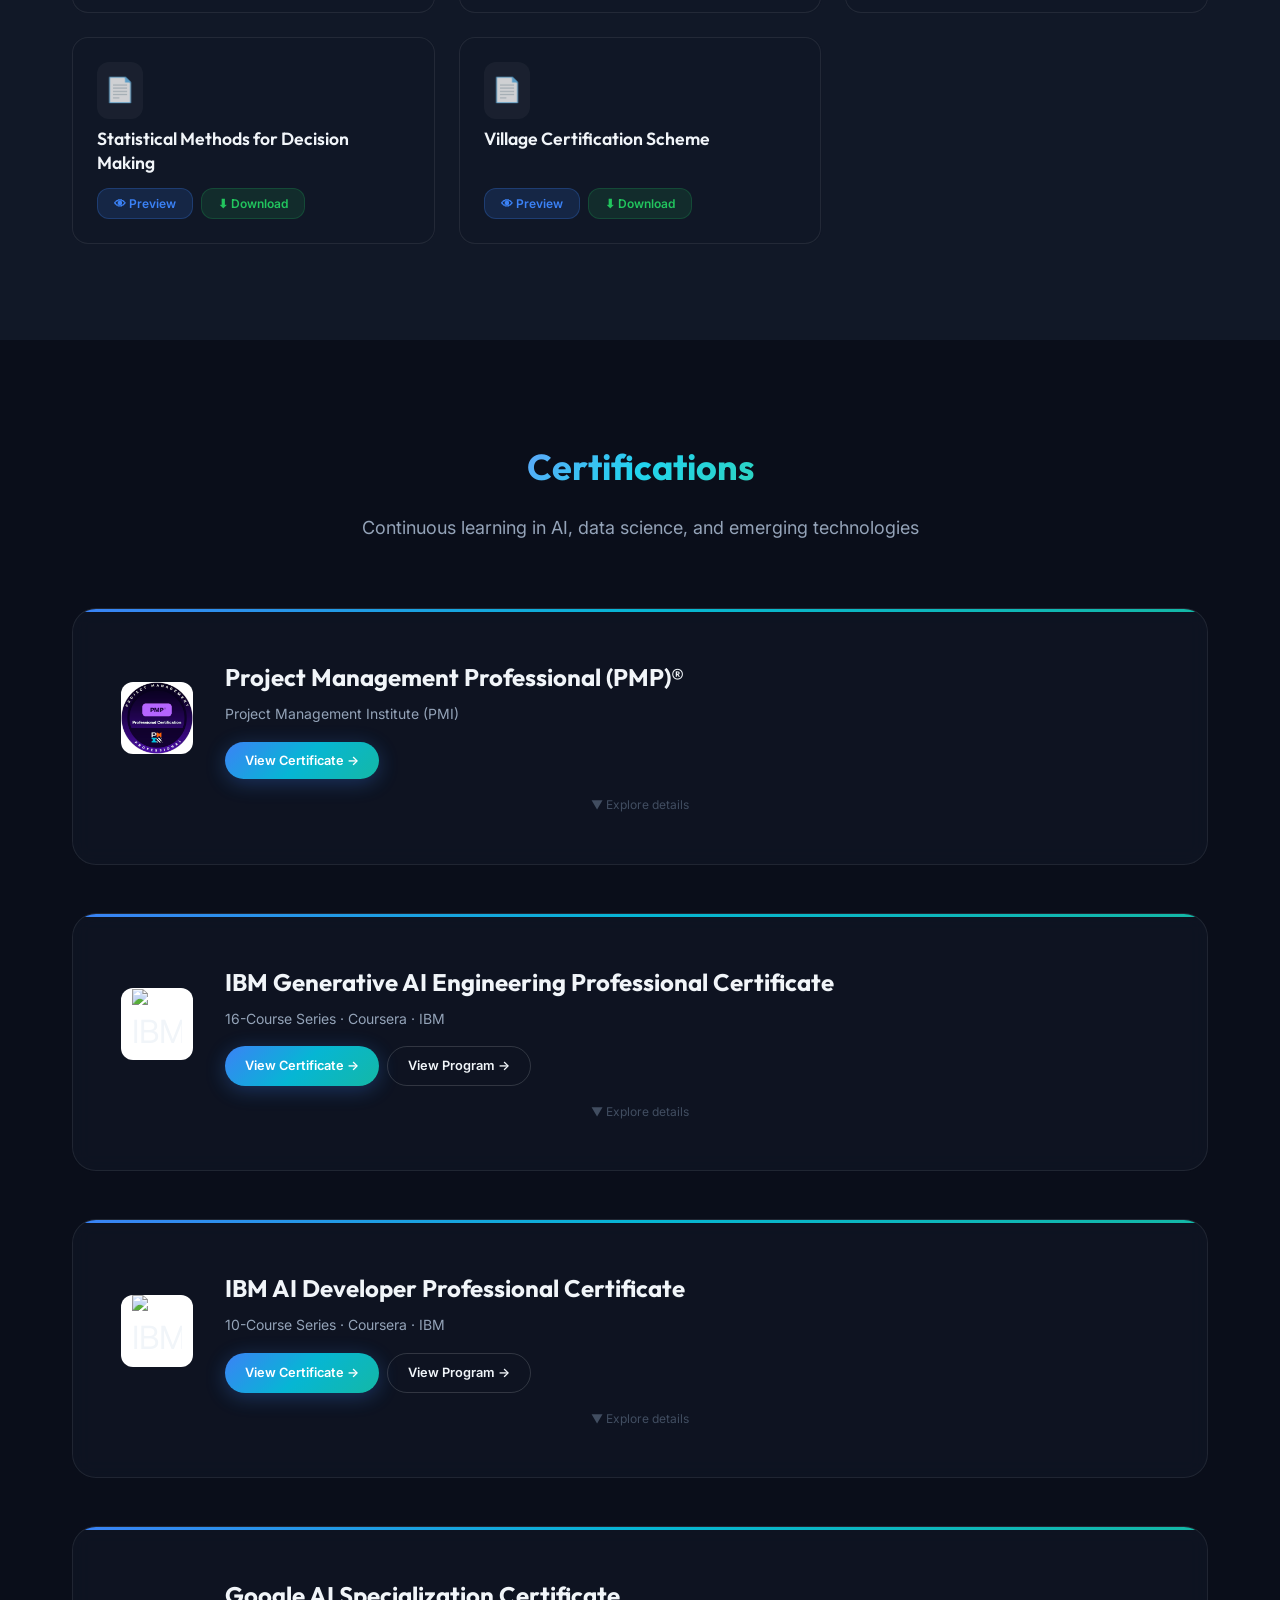
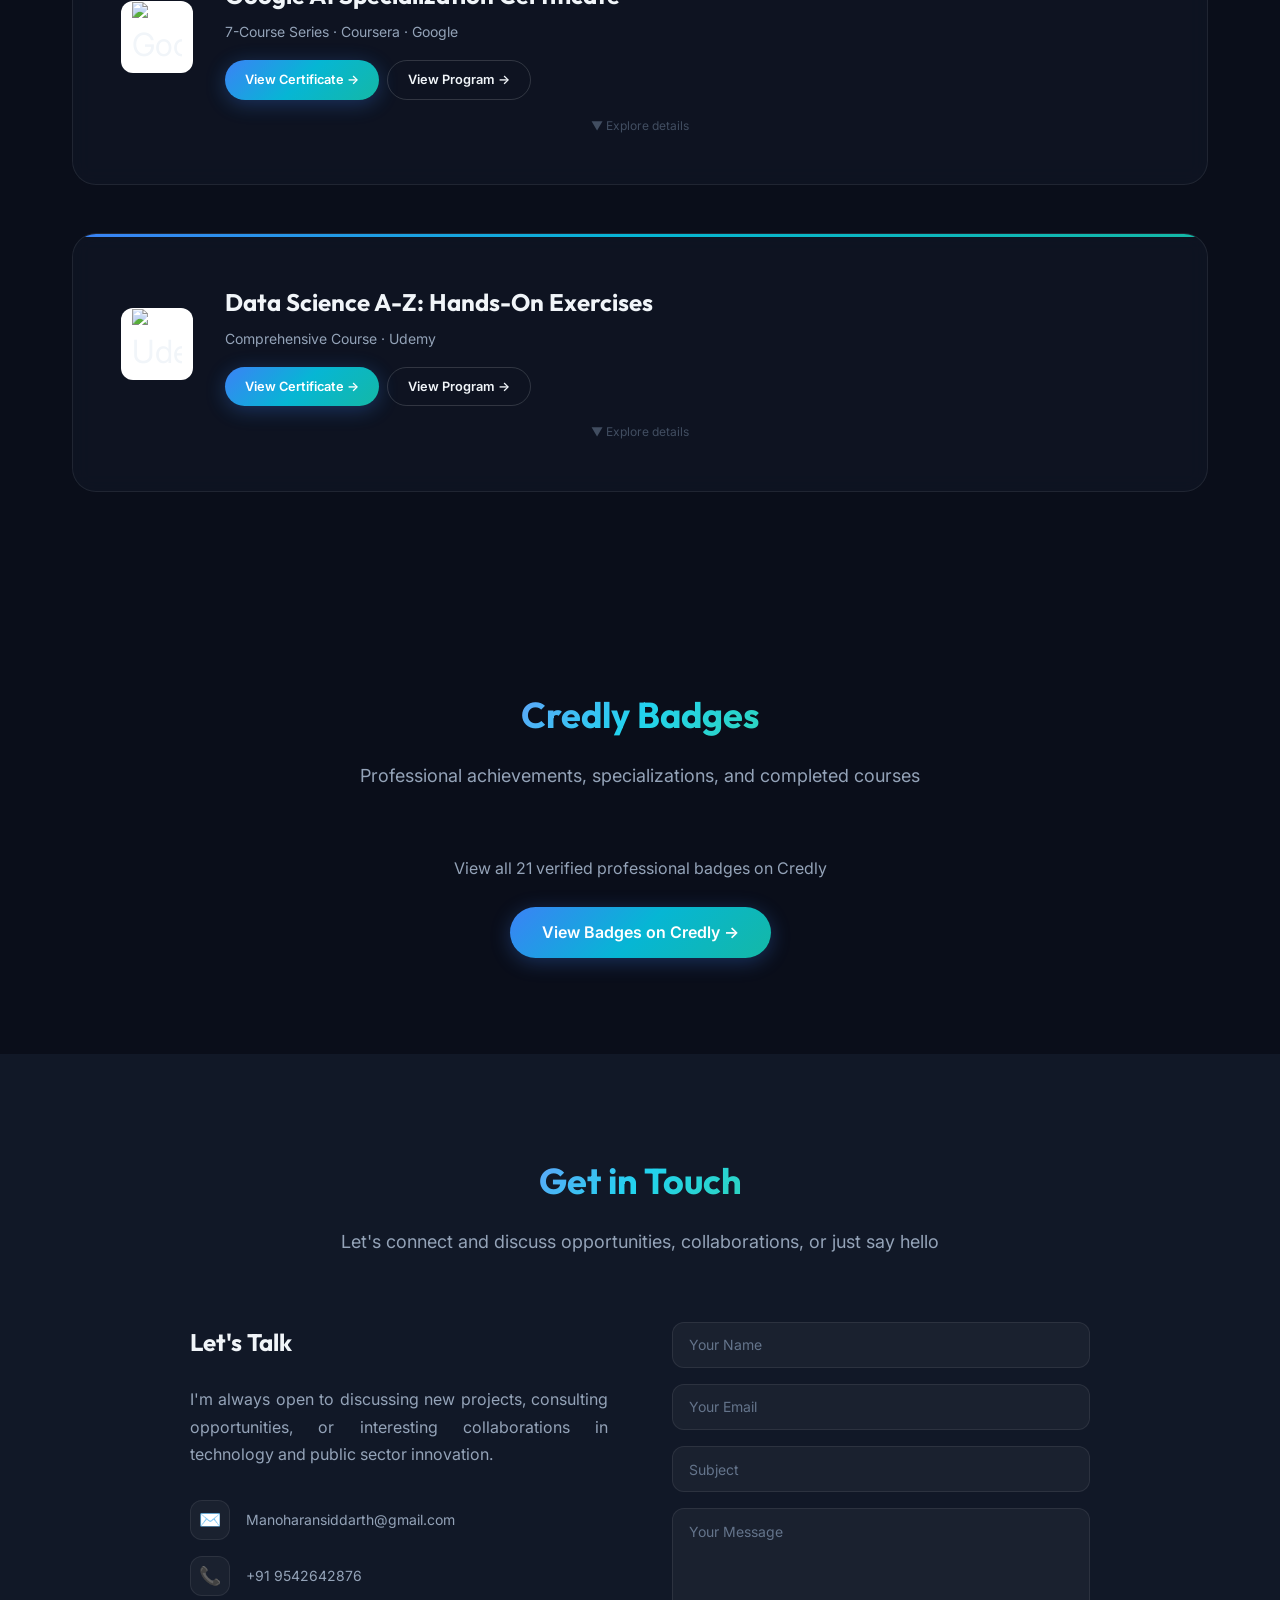
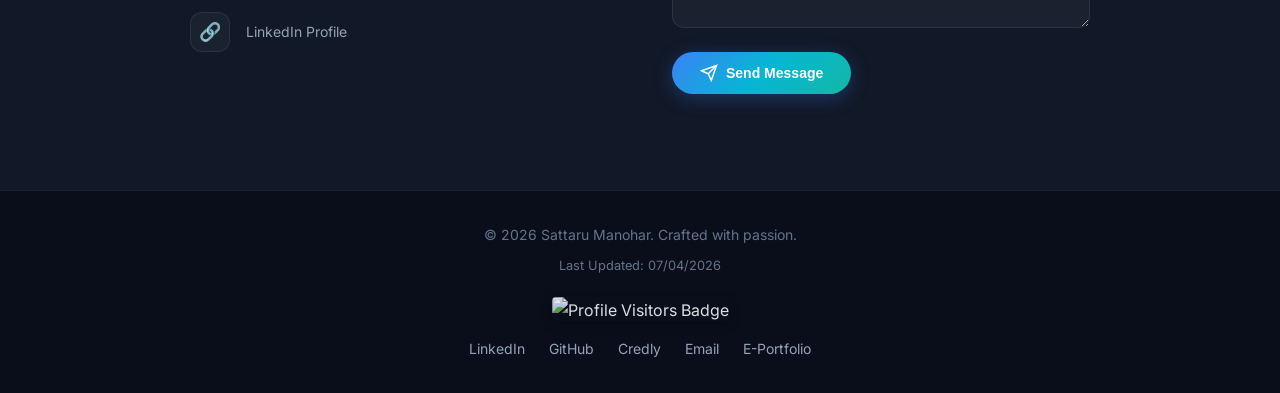
==== commit 5f76da4d: "Remove 'Available May 2026' from opportunity status" ====
--- a/index.html
+++ b/index.html
@@ -195,7 +195,7 @@
             <div class="opportunity-card">
               <div class="opportunity-card-header">
                 <span class="pulse-dot"></span>
-                <span class="opportunity-status">Open for Opportunities | Available May 2026</span>
+                <span class="opportunity-status">Open for Opportunities</span>
               </div>
               <p class="opportunity-card-body">
                 I am seeking to drive impact within <strong>Global Capability Centers (GCCs)</strong>, Innovation Hubs,
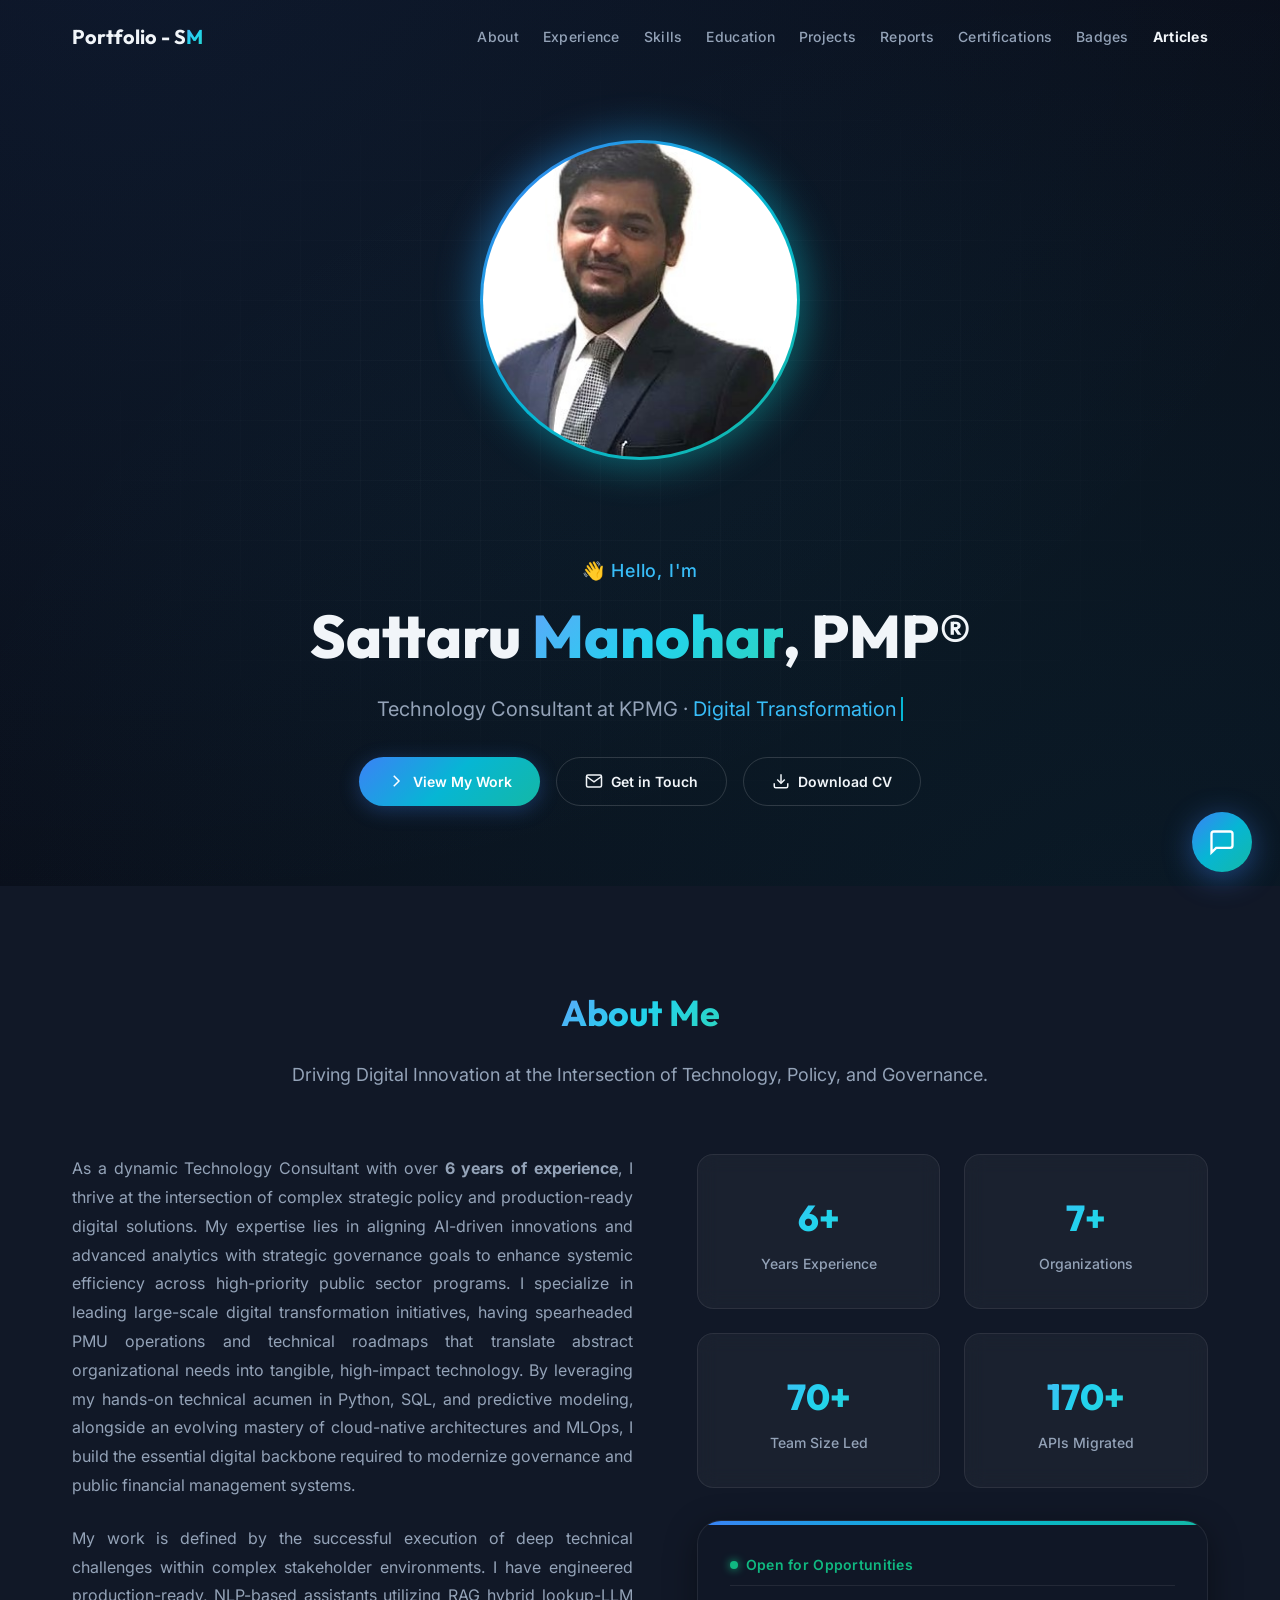
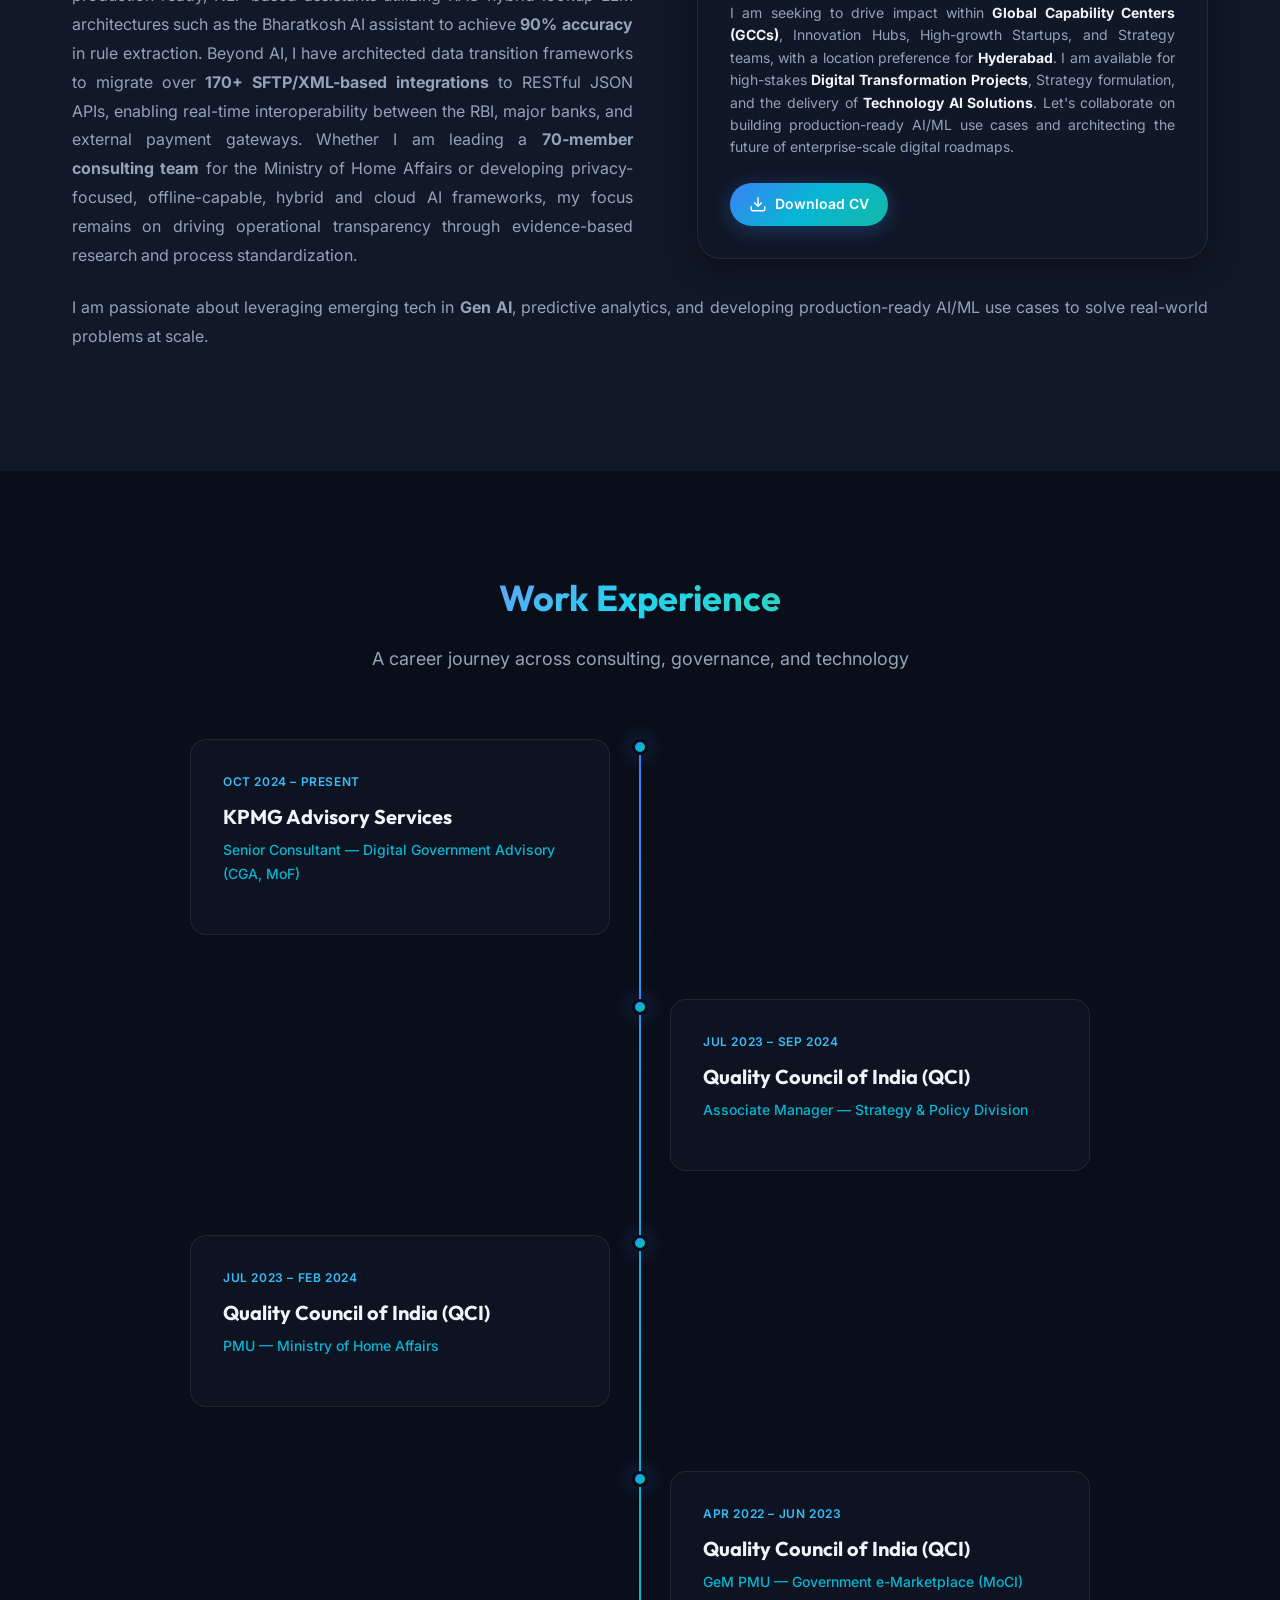
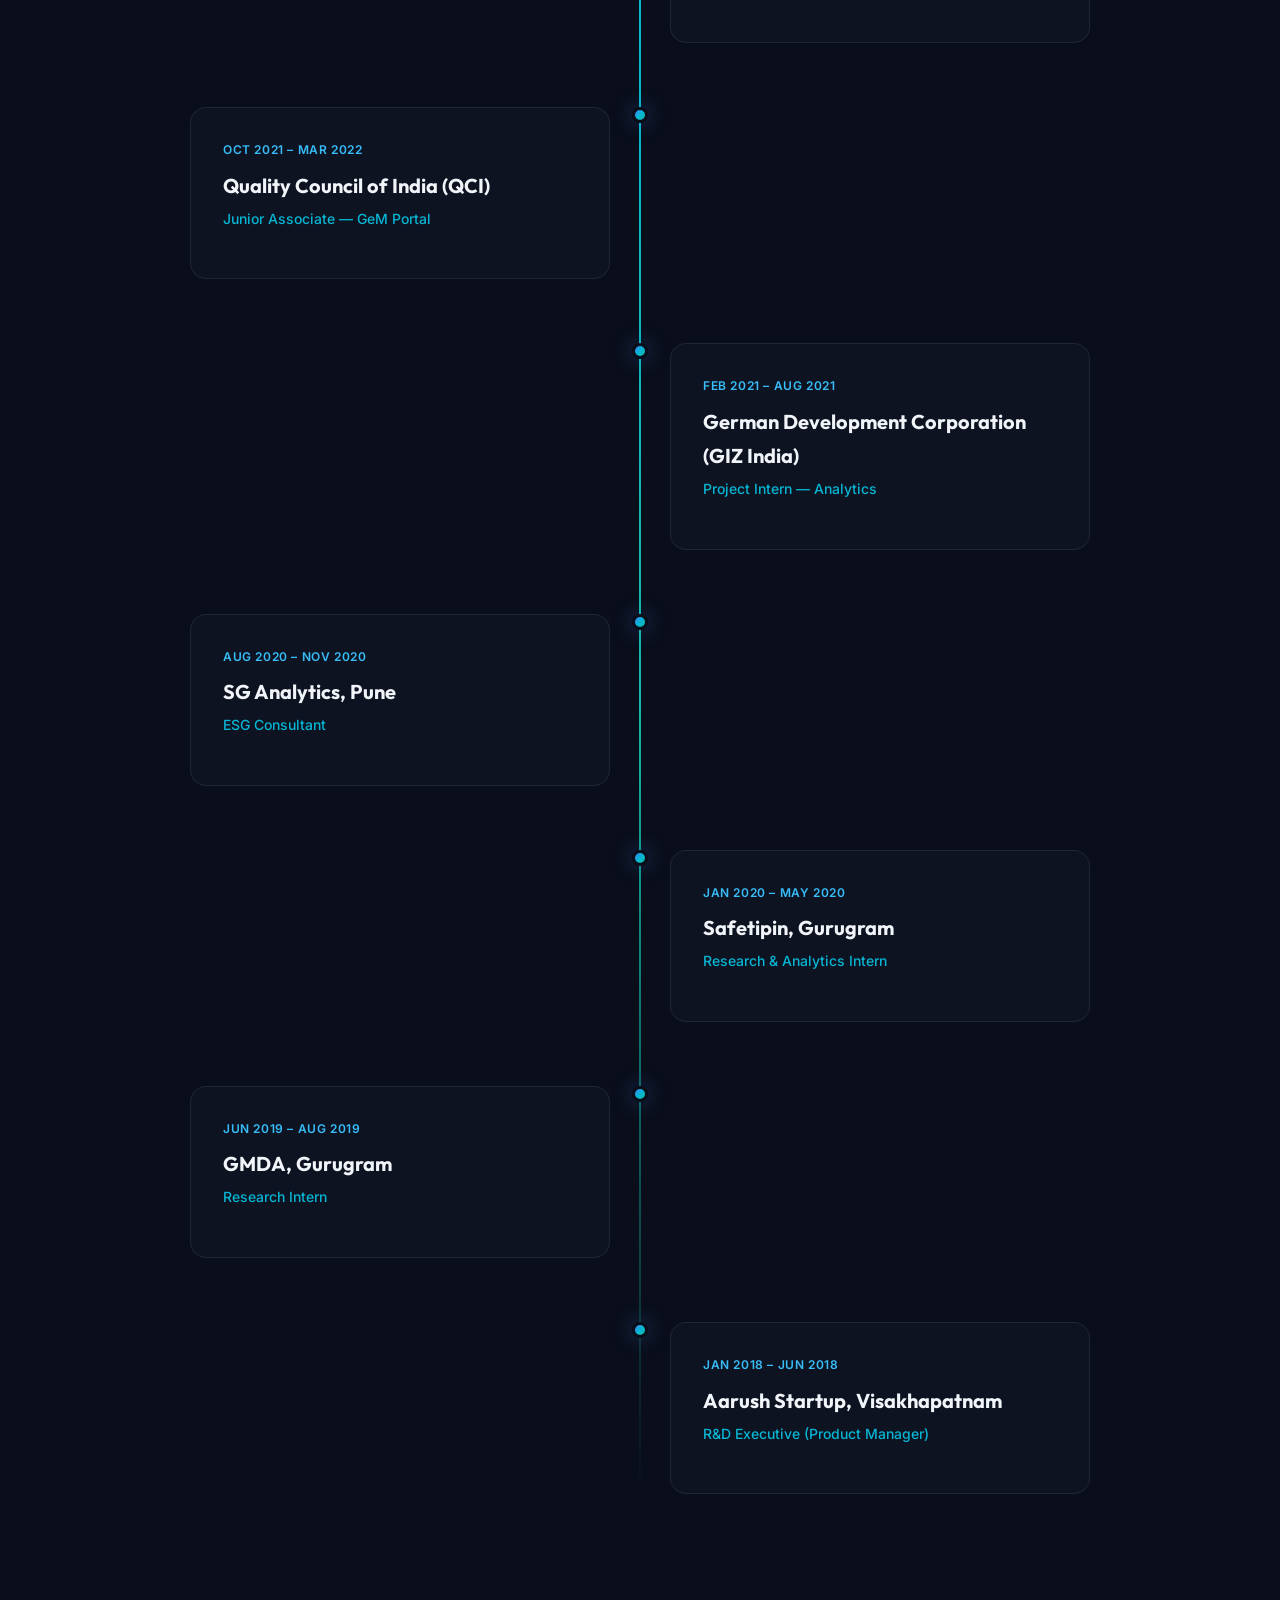
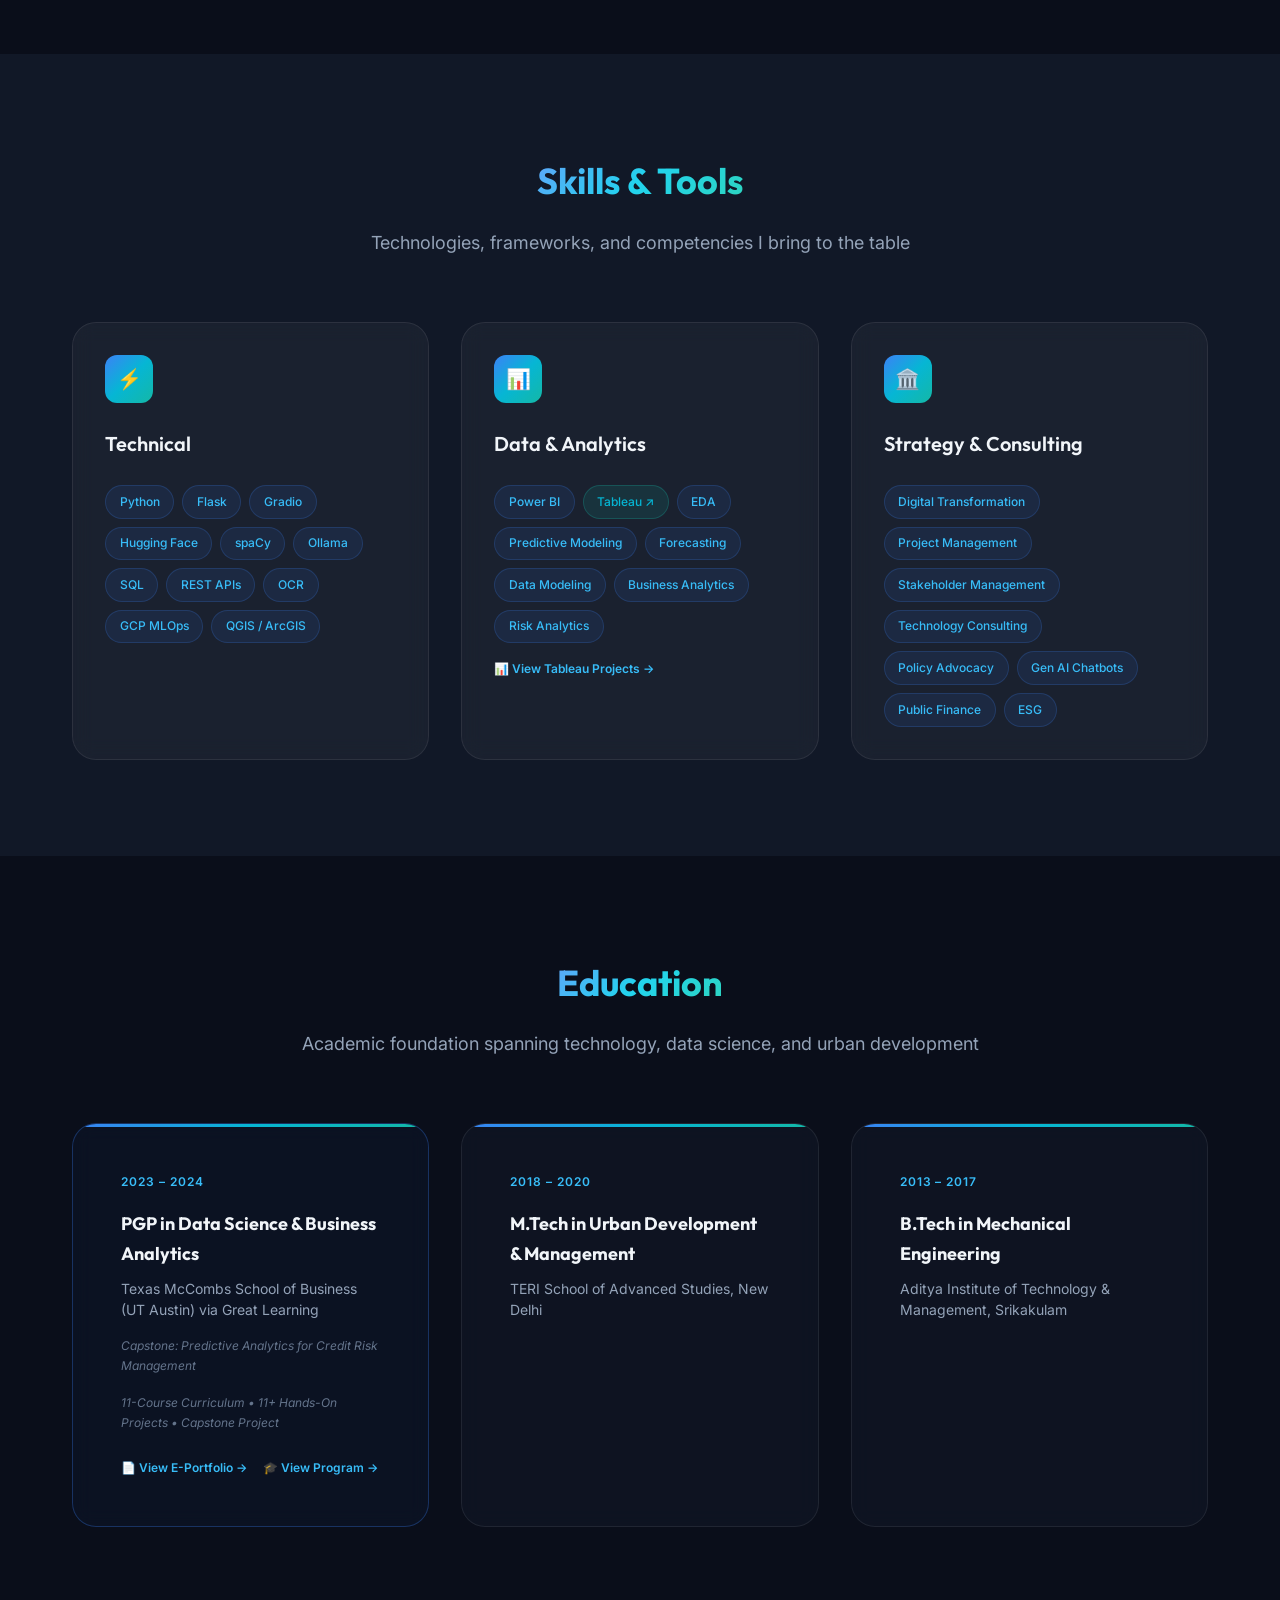
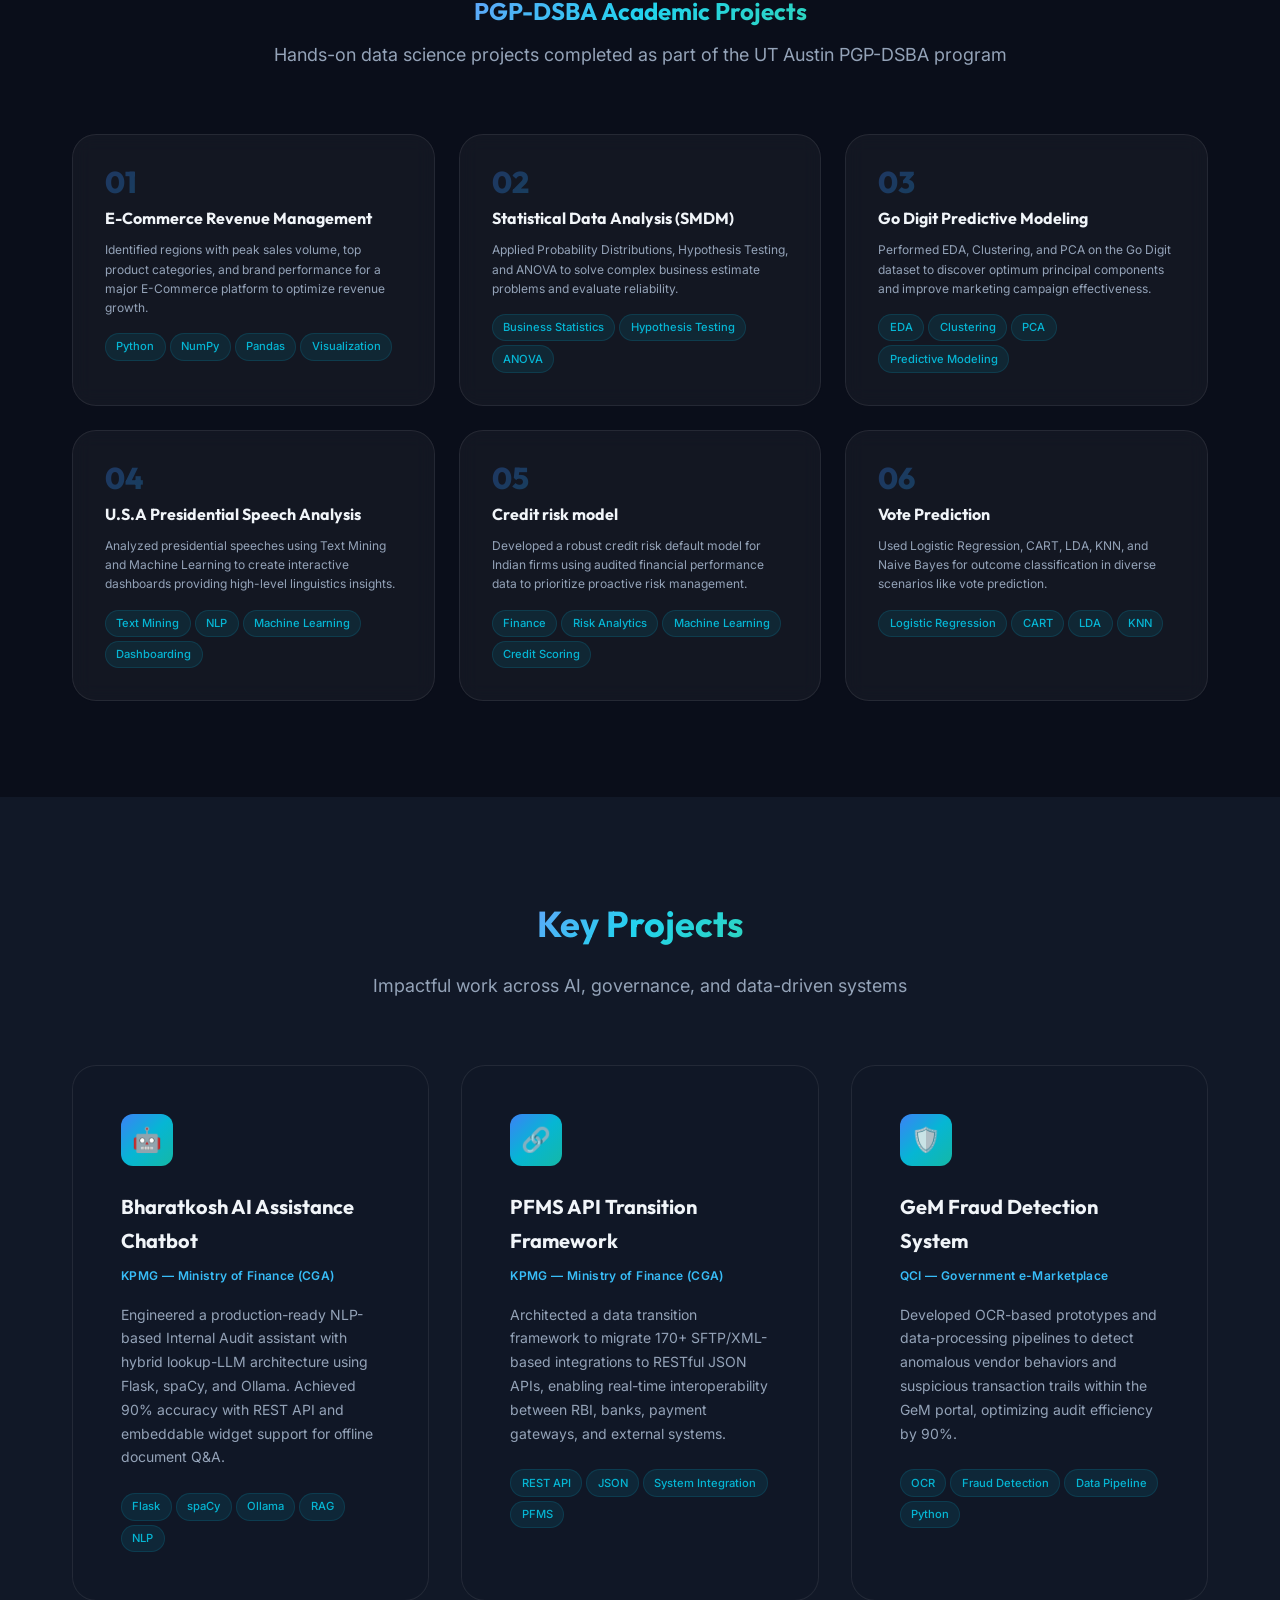
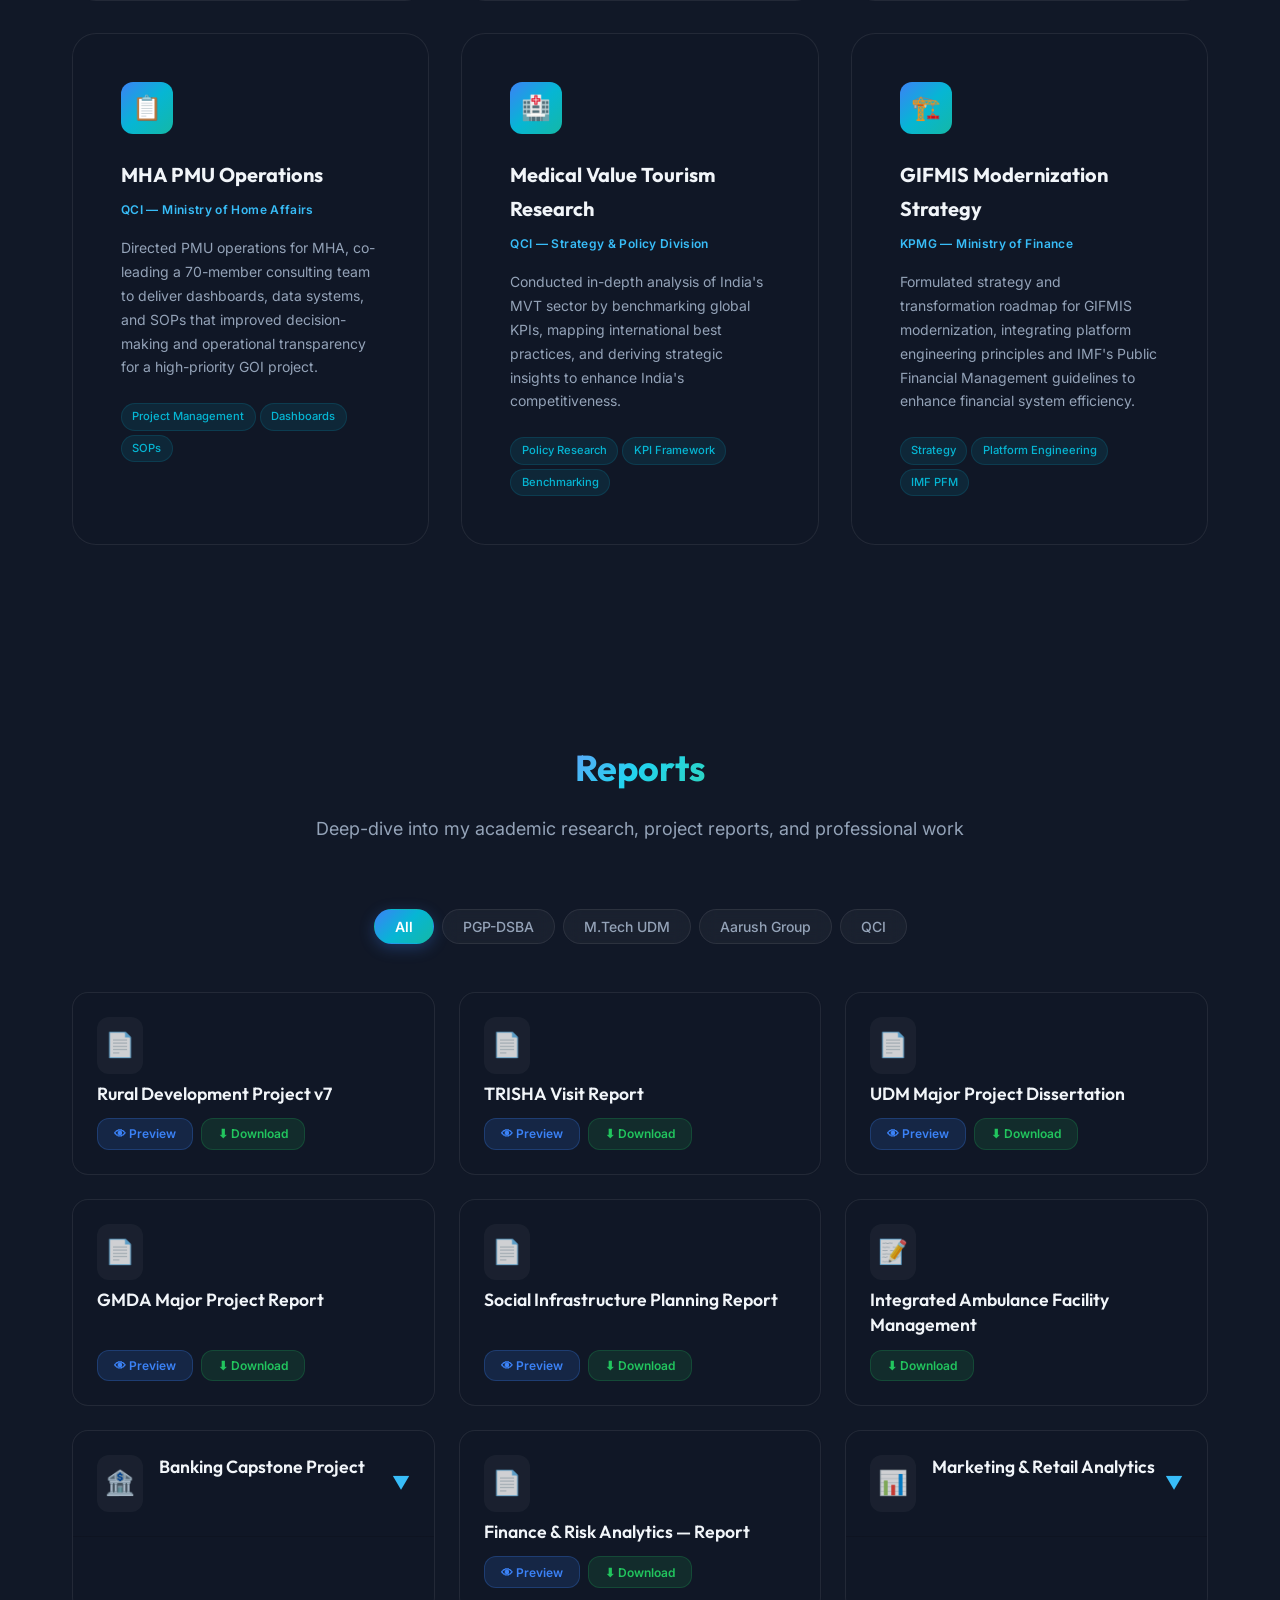
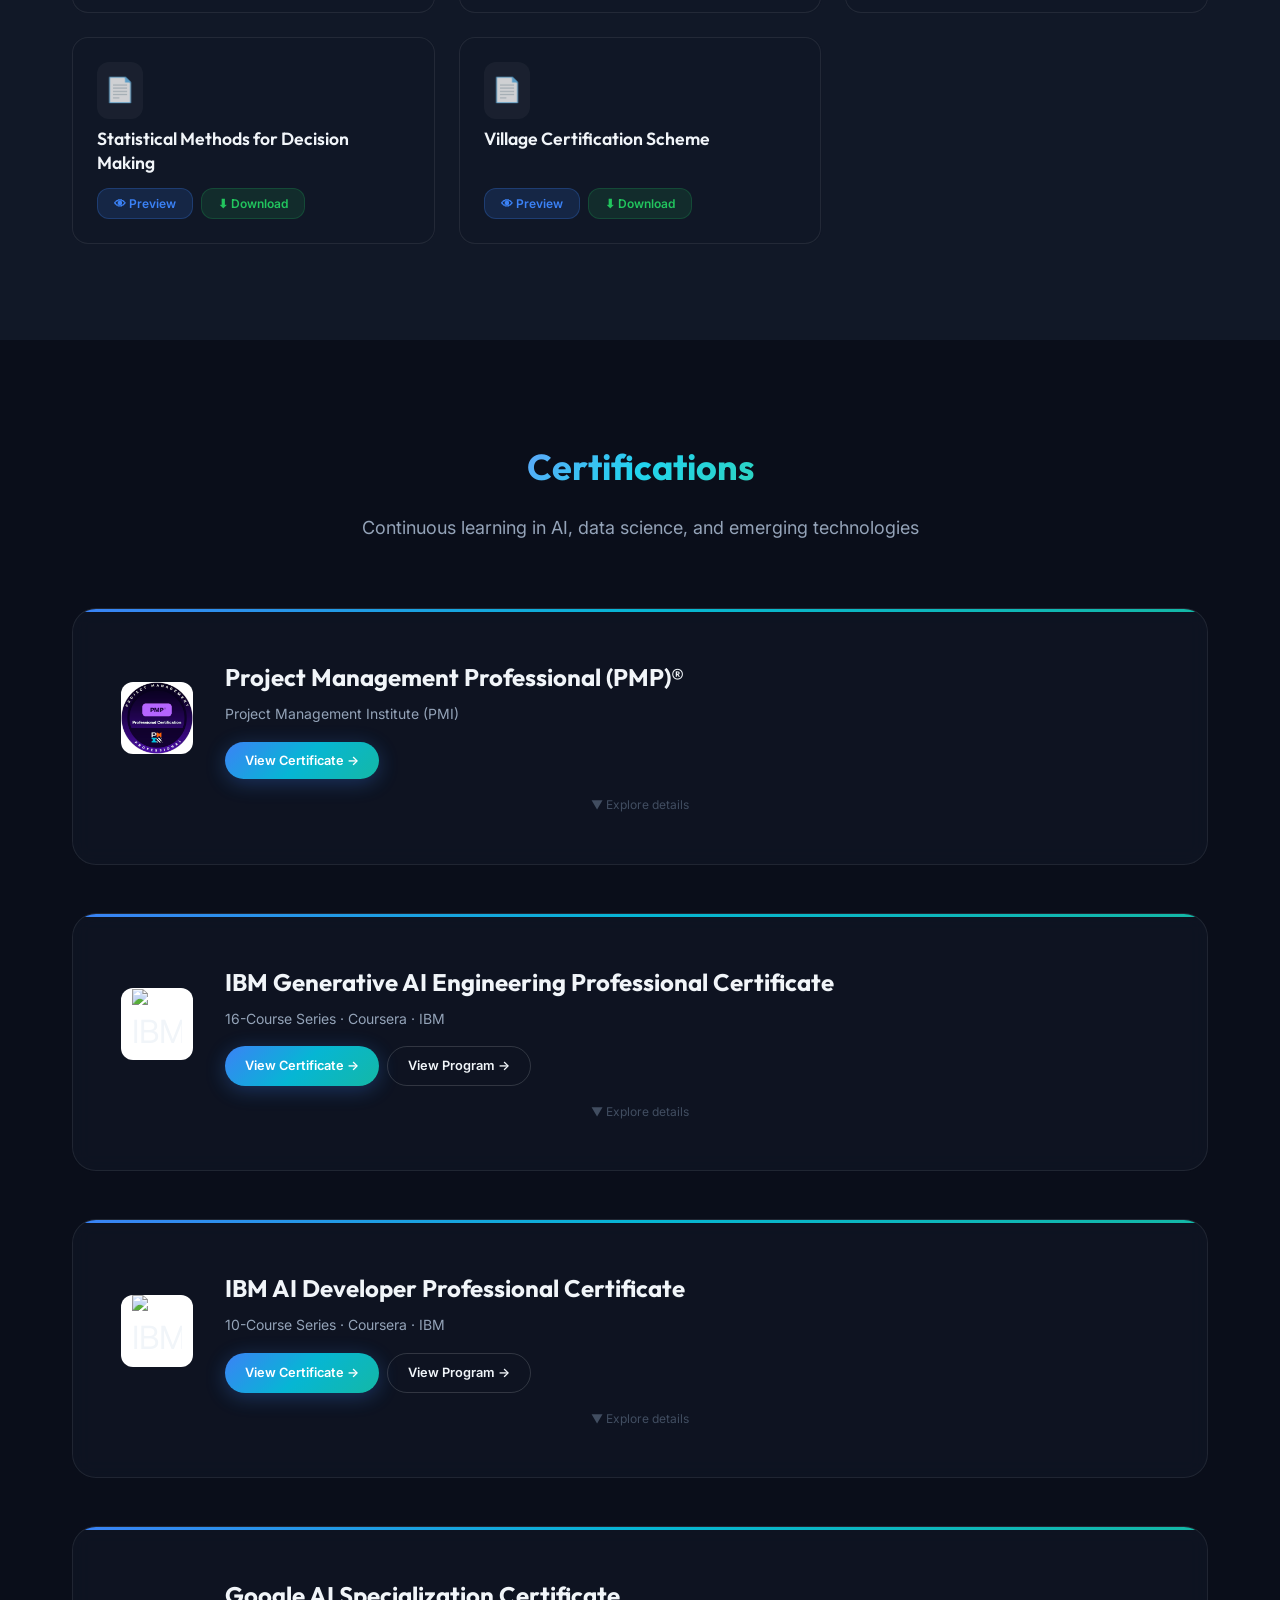
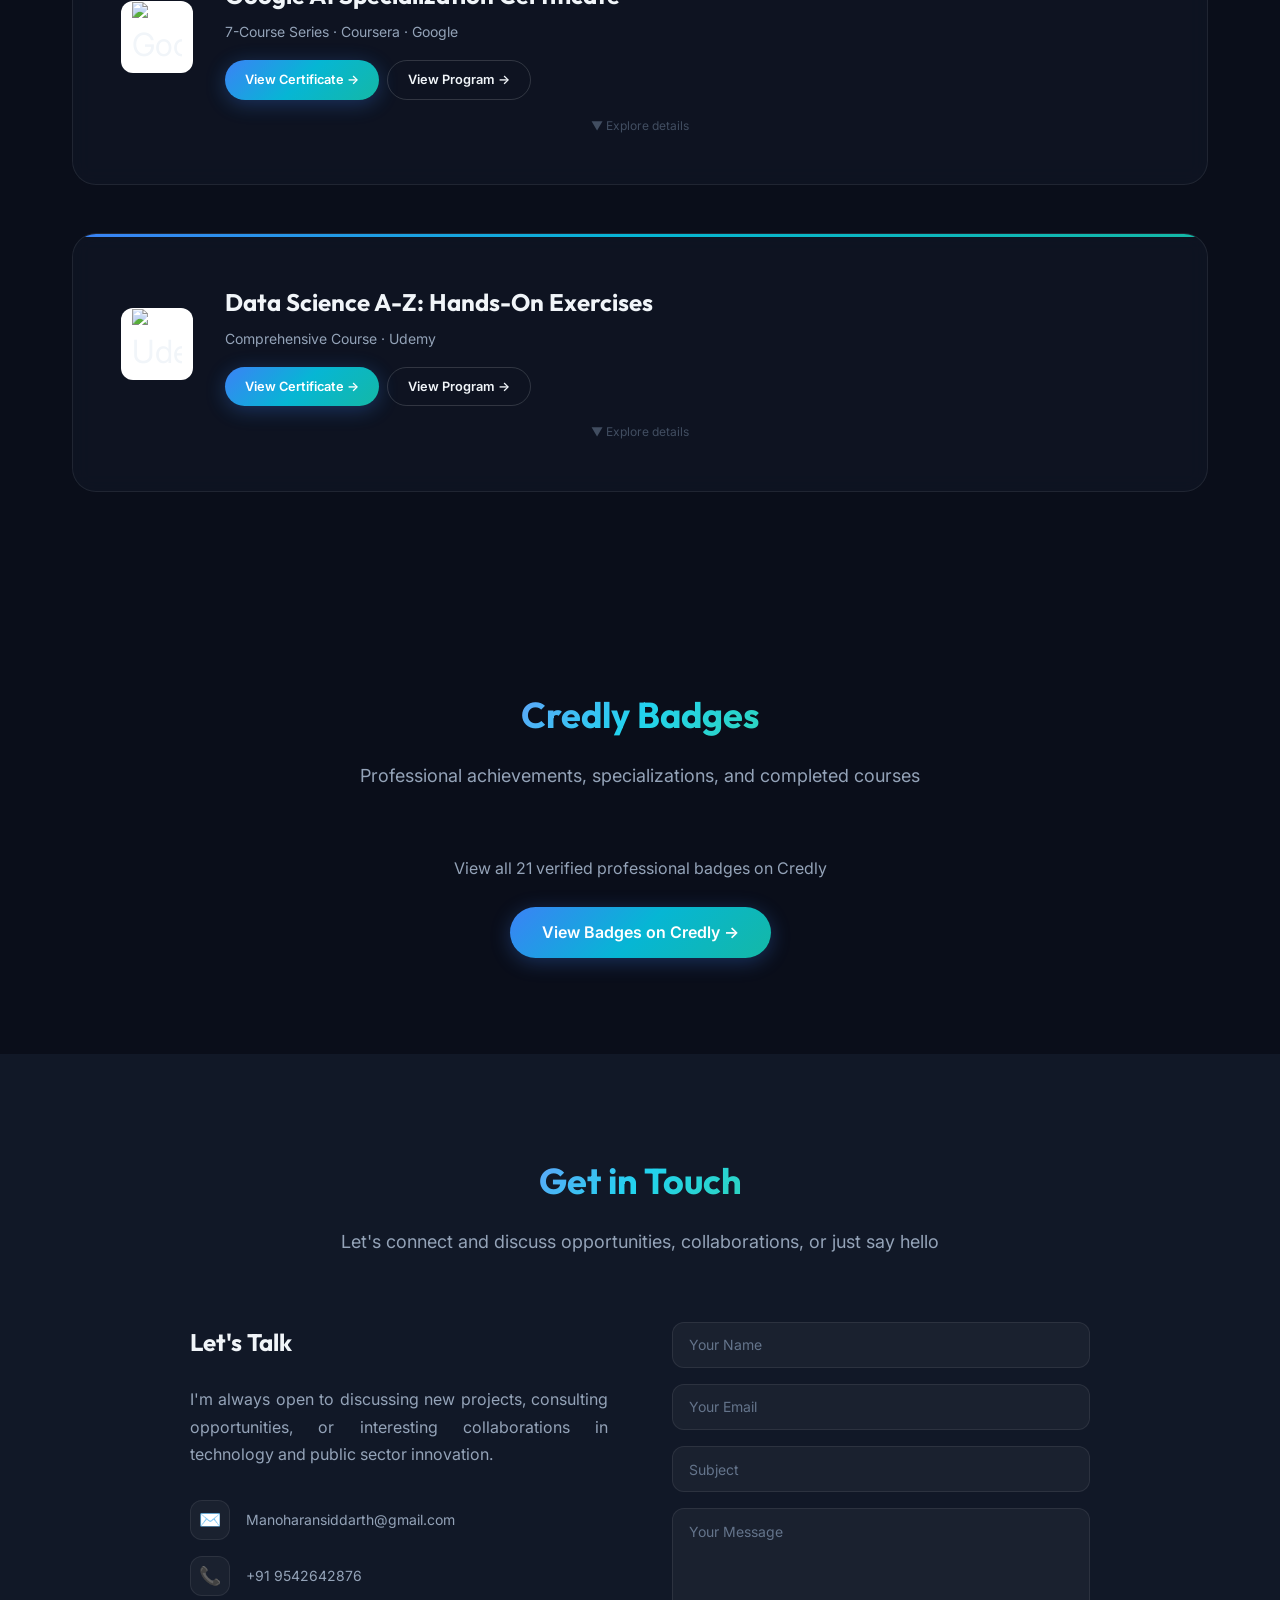
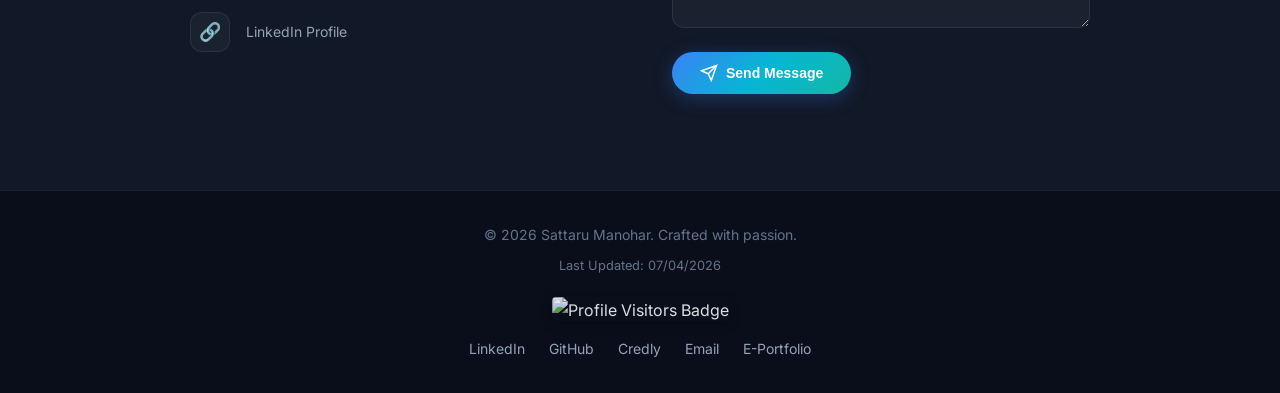
==== commit 68f318b6: "Remove 'Senior' from title; add AI Digital Transformation POV article with cover image" ====
--- a/index.html
+++ b/index.html
@@ -5,11 +5,11 @@
   <meta charset="UTF-8">
   <meta name="viewport" content="width=device-width, initial-scale=1.0">
   <meta name="description"
-    content="Sattaru Manohar — Senior Technology Consultant specializing in Digital Transformation, AI/ML, Data Analytics, and Public Sector Advisory. 6+ years of experience driving large-scale government innovation.">
+    content="Sattaru Manohar — Technology Consultant specializing in Digital Transformation, AI/ML, Data Analytics, and Public Sector Advisory. 6+ years of experience driving large-scale government innovation.">
   <meta name="keywords"
     content="Sattaru Manohar, Technology Consultant, Digital Transformation, AI, ML, Data Analytics, KPMG, Portfolio">
   <meta name="google-site-verification" content="6jtvnLlISKmFZ_7E117oAybdKKbMDVkw4s4tIM5mHbE" />
-  <title>Sattaru Manohar | Senior Technology Consultant</title>
+  <title>Sattaru Manohar | Technology Consultant</title>
   <link rel="stylesheet" href="index.css">
 </head>
 
@@ -130,7 +130,7 @@
           Sattaru <span class="gradient-text">Manohar</span>, PMP®
         </h1>
         <p class="hero-tagline">
-          Senior Technology Consultant at KPMG · <span class="typed-text" id="typedText"></span>
+          Technology Consultant at KPMG · <span class="typed-text" id="typedText"></span>
         </p>
         <div class="hero-cta justify-center"
           style="display: flex; flex-wrap: wrap; gap: var(--space-md); justify-content: center;">
@@ -148,7 +148,7 @@
             Get in Touch
           </a>
 
-          <a href="data/cv/Sattaru Manohar_CV_06042026.pdf" download class="btn btn-outline">
+          <a href="data/cv/Sattaru Manohar_CV_15062026.pdf" download class="btn btn-outline">
             <svg width="18" height="18" fill="none" stroke="currentColor" stroke-width="2" viewBox="0 0 24 24">
               <path d="M21 15v4a2 2 0 0 1-2 2H5a2 2 0 0 1-2-2v-4" />
               <polyline points="7 10 12 15 17 10" />
@@ -204,7 +204,7 @@
                 and the delivery of <strong>Technology AI Solutions</strong>. Let's collaborate on building
                 production-ready AI/ML use cases and architecting the future of enterprise-scale digital roadmaps.
               </p>
-              <a href="data/cv/Sattaru Manohar_CV_06042026.pdf" download class="btn btn-primary opportunity-cv-btn">
+              <a href="data/cv/Sattaru Manohar_CV_15062026.pdf" download class="btn btn-primary opportunity-cv-btn">
                 <svg width="18" height="18" fill="none" stroke="currentColor" stroke-width="2" viewBox="0 0 24 24">
                   <path d="M21 15v4a2 2 0 0 1-2 2H5a2 2 0 0 1-2-2v-4" />
                   <polyline points="7 10 12 15 17 10" />
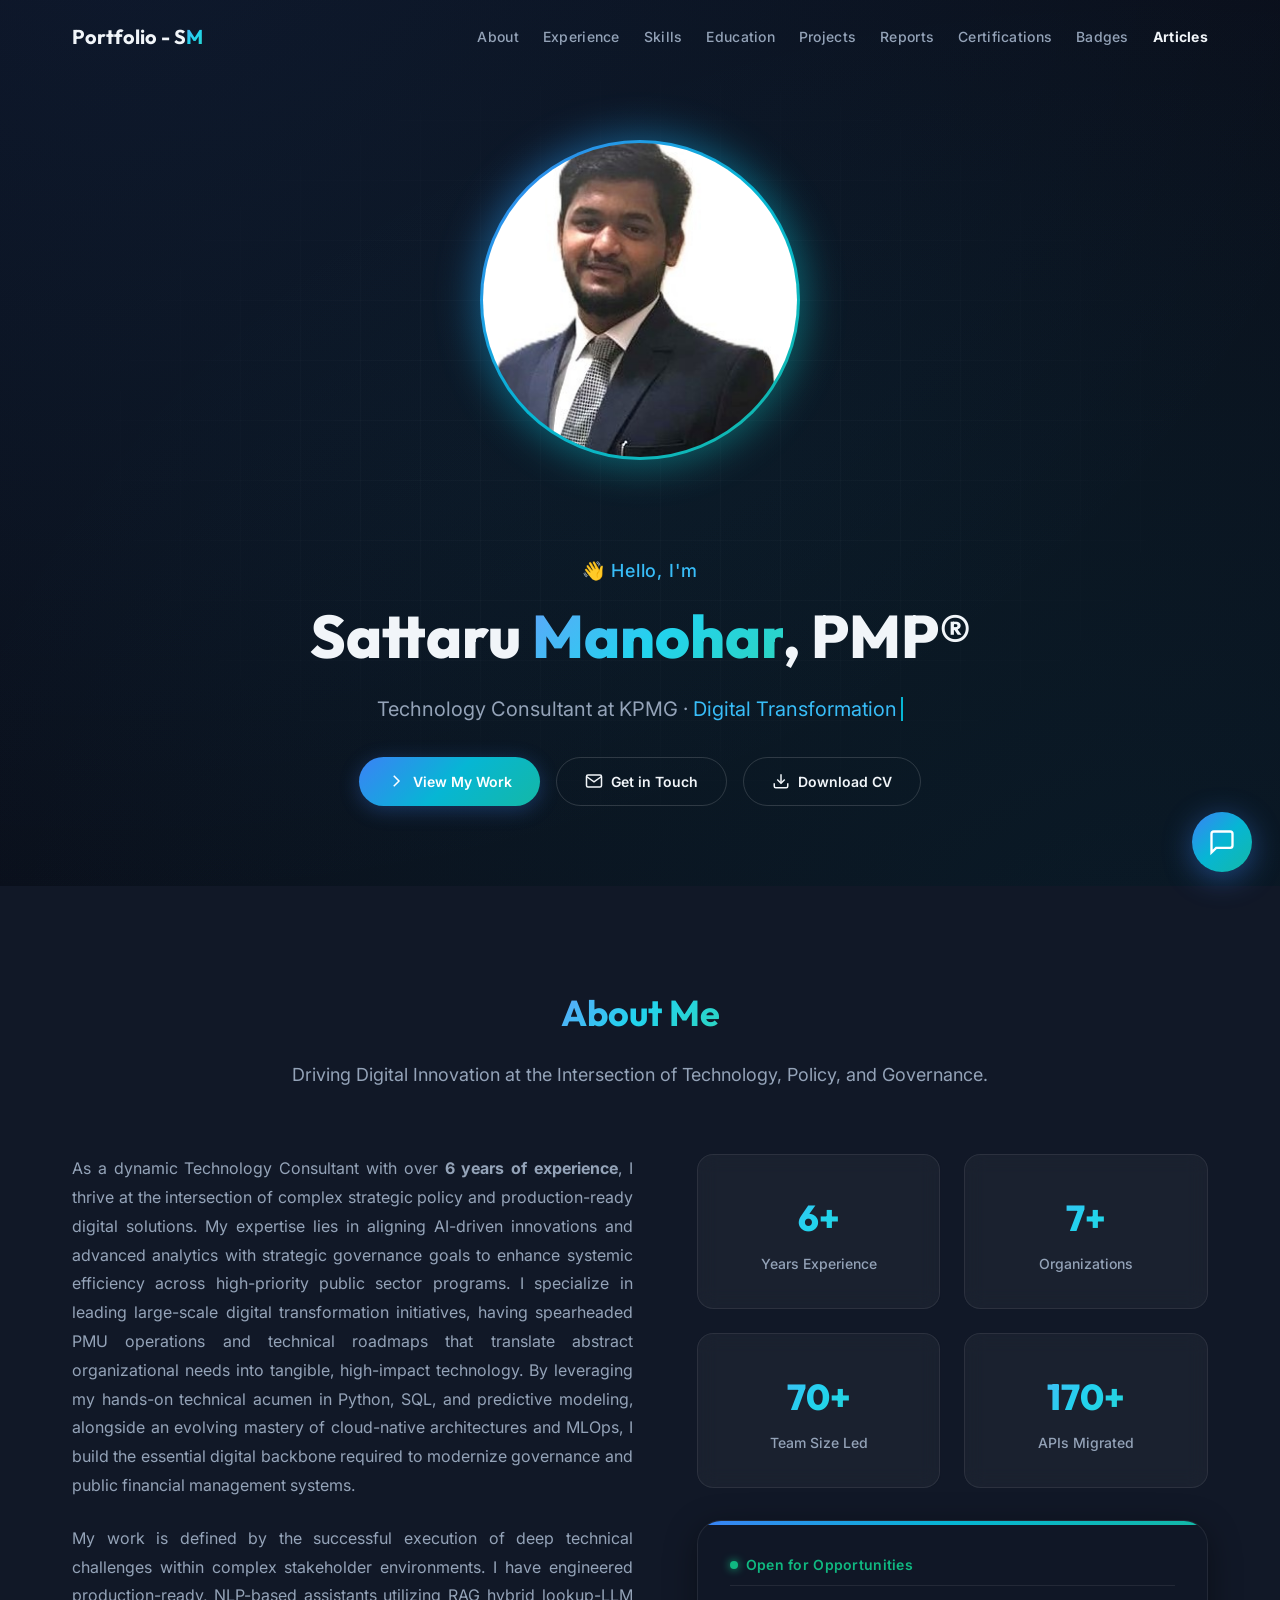
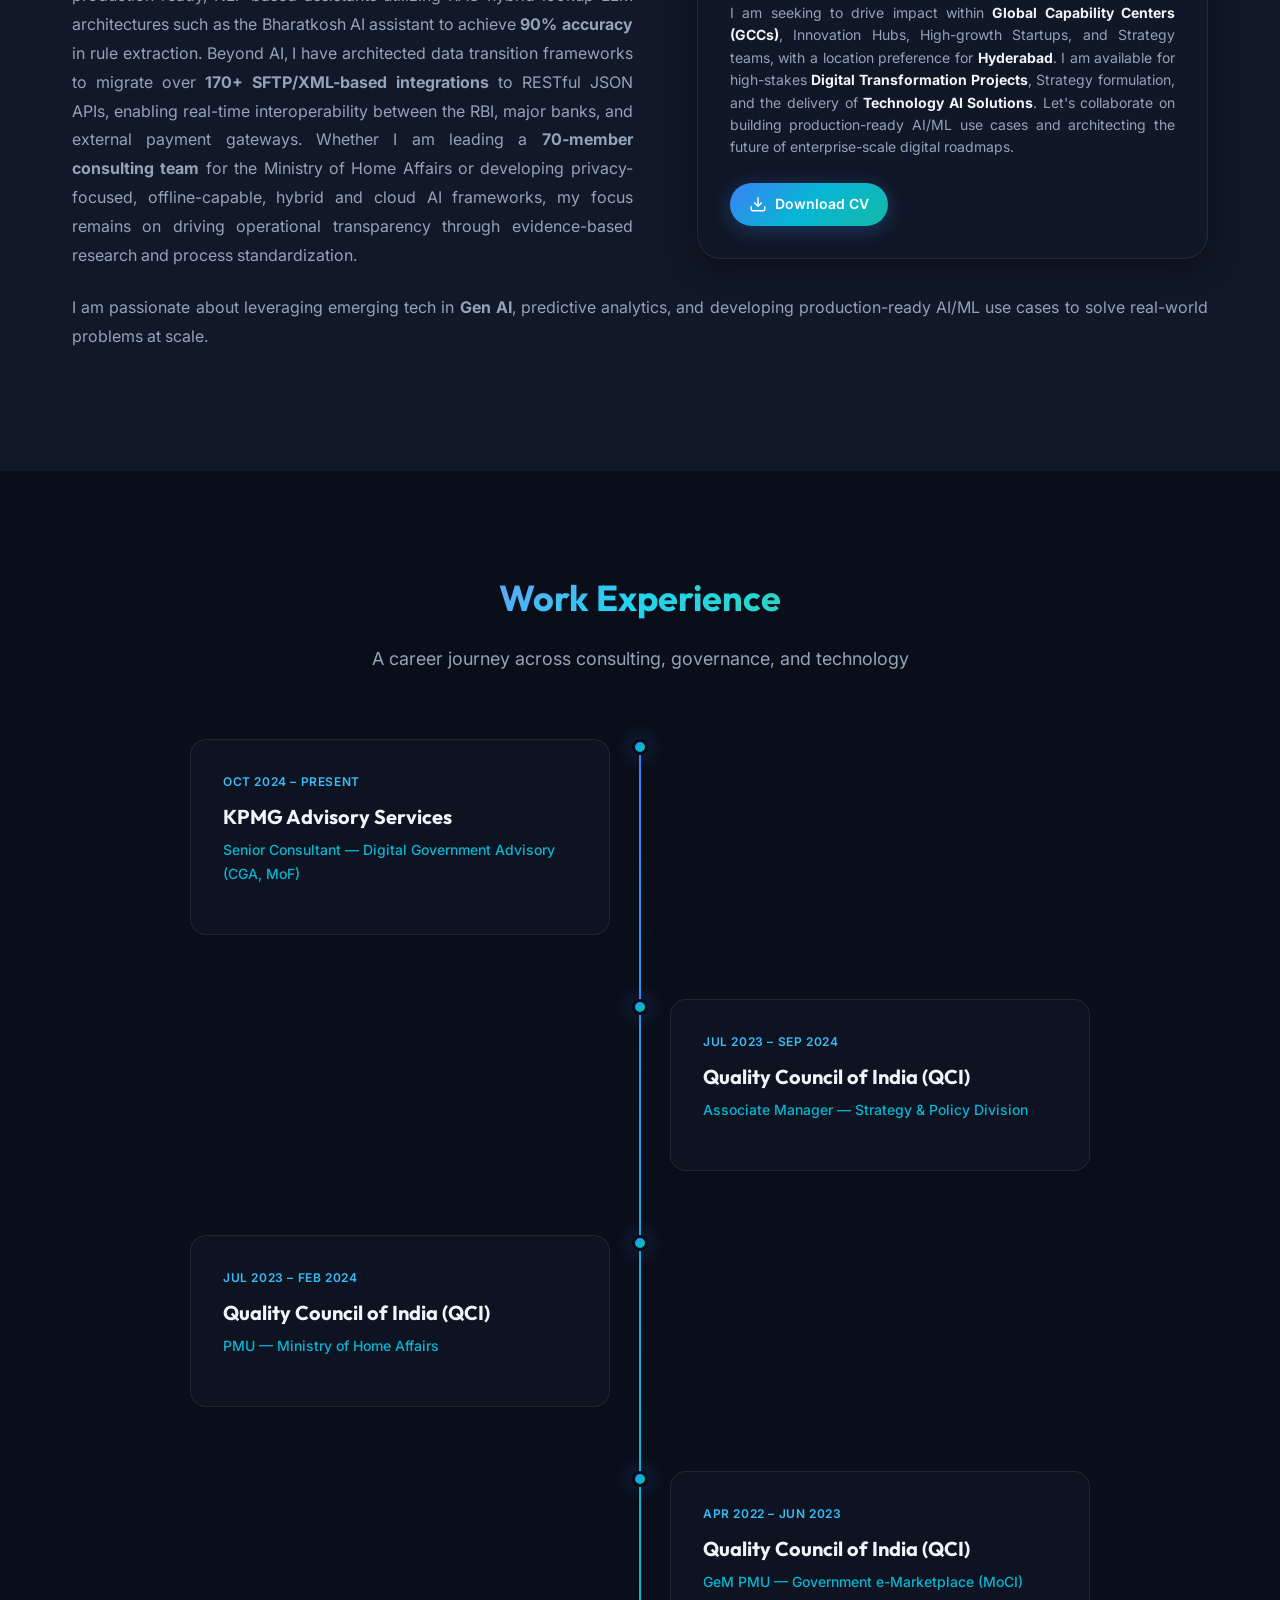
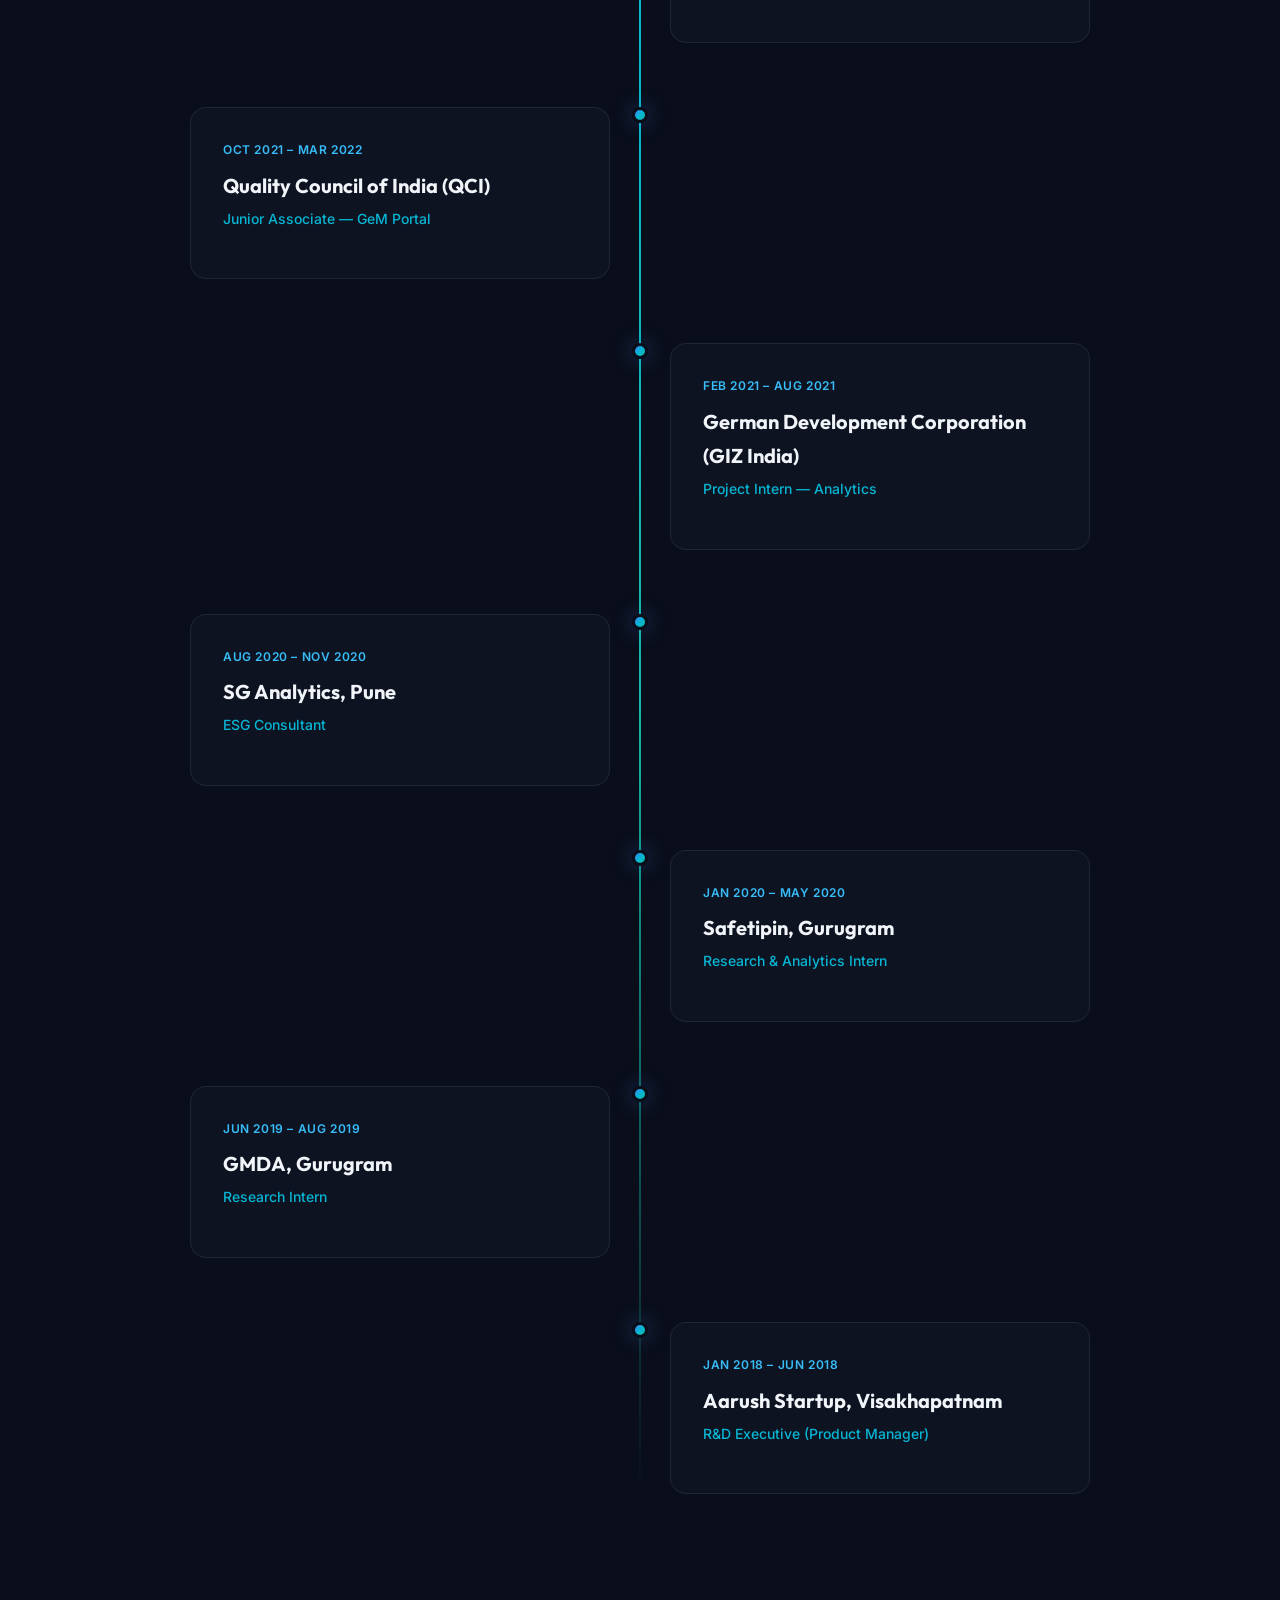
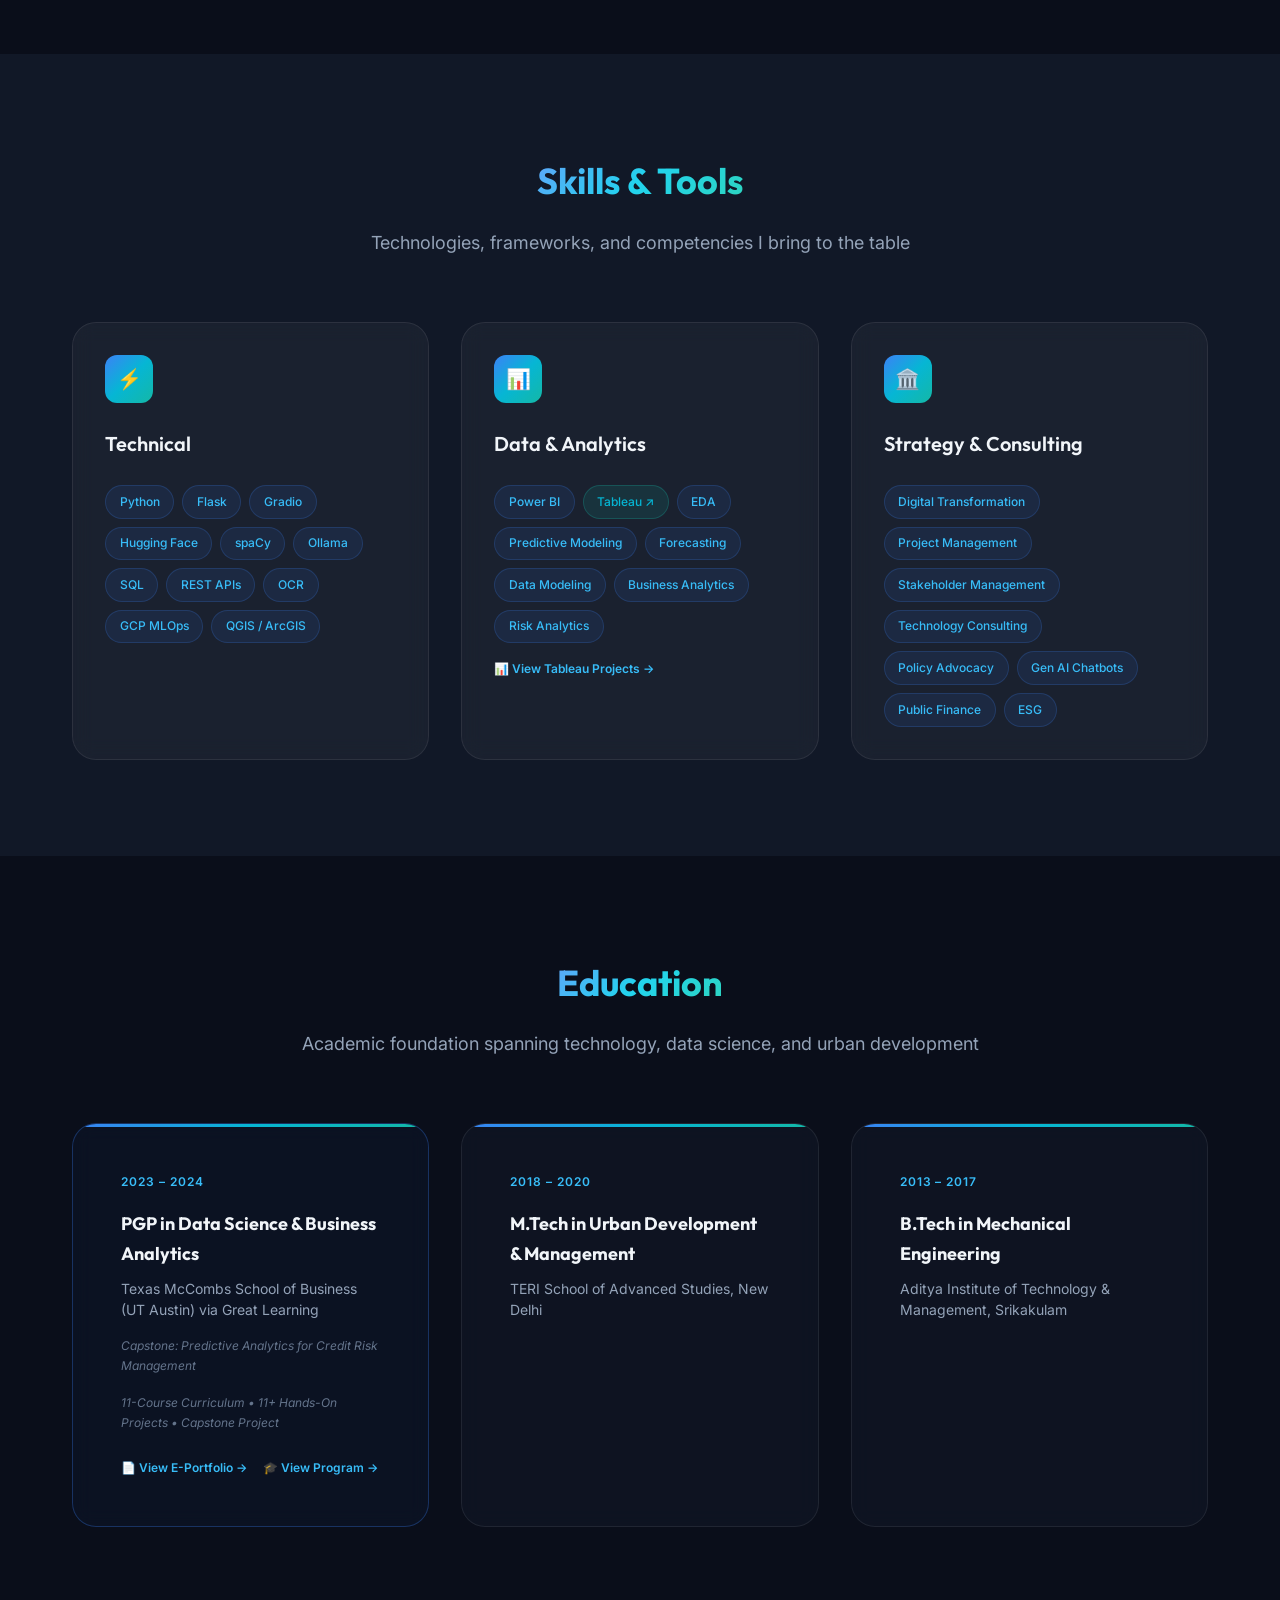
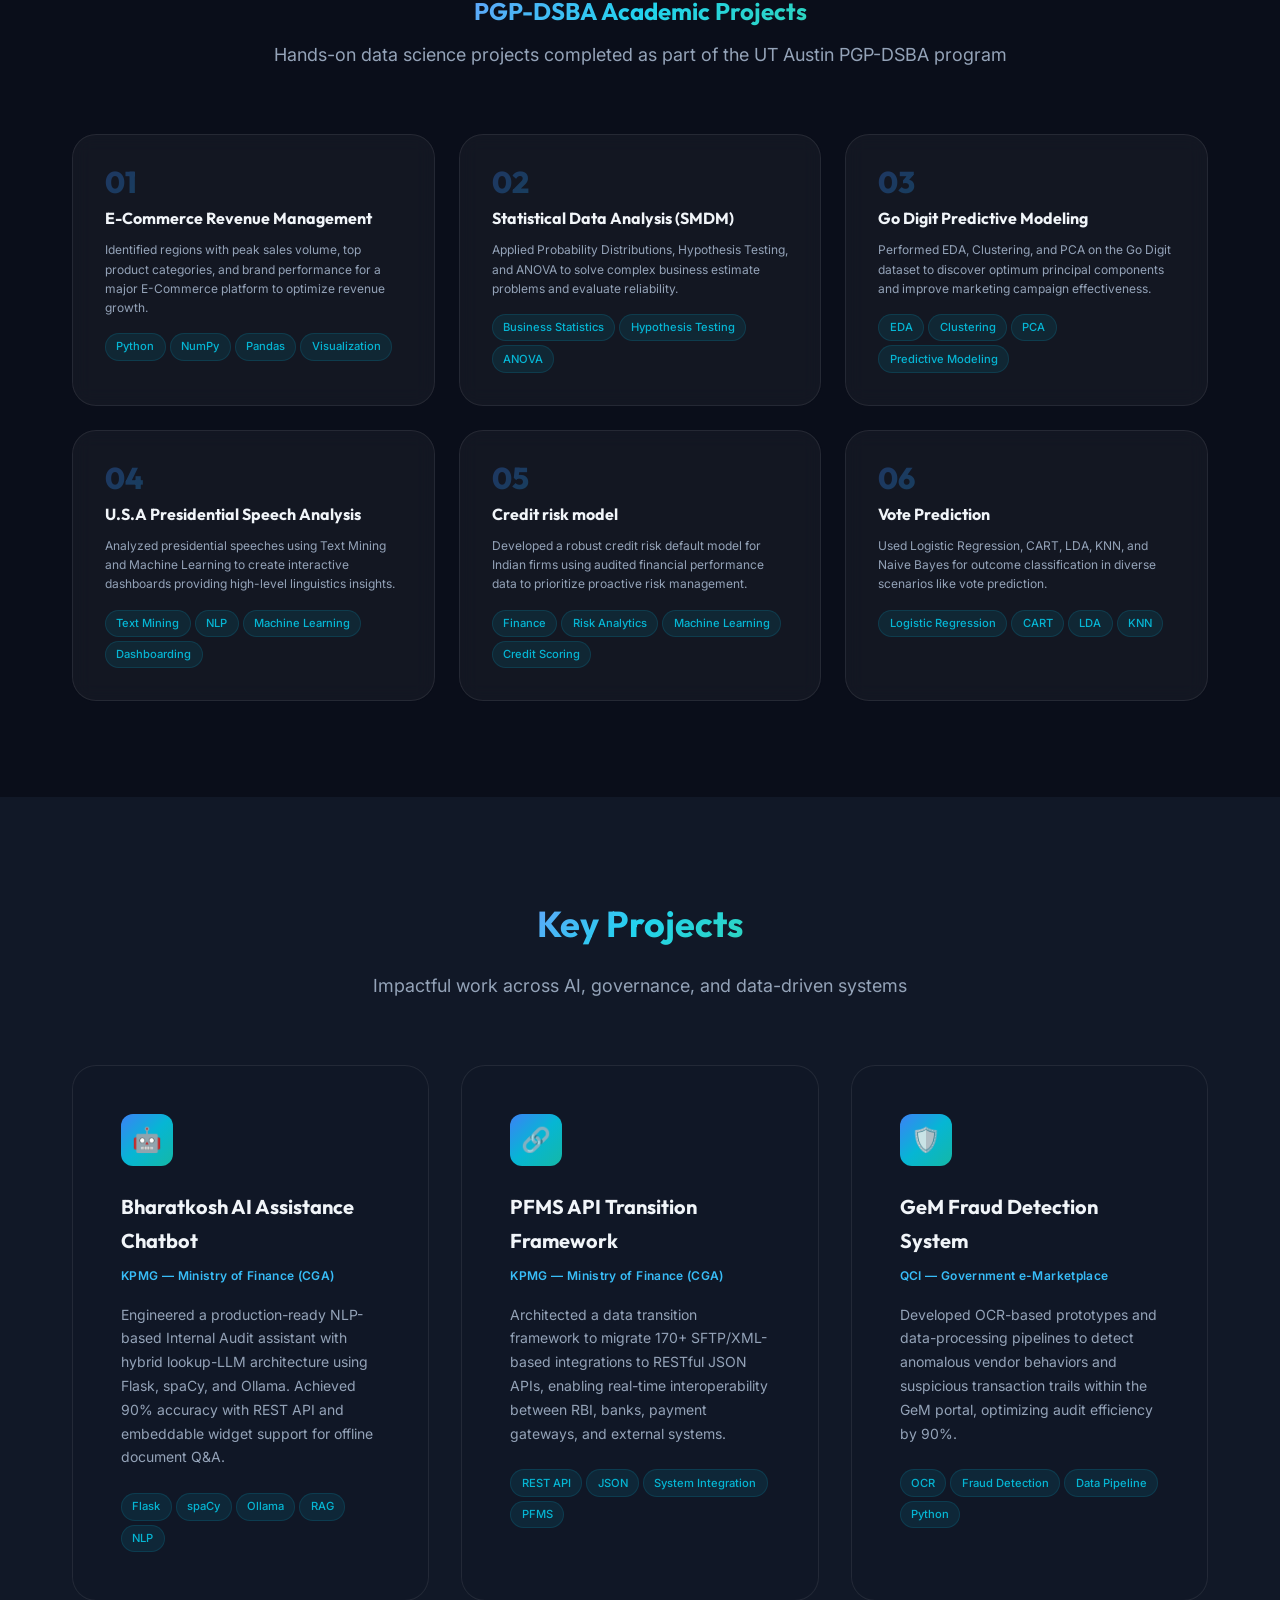
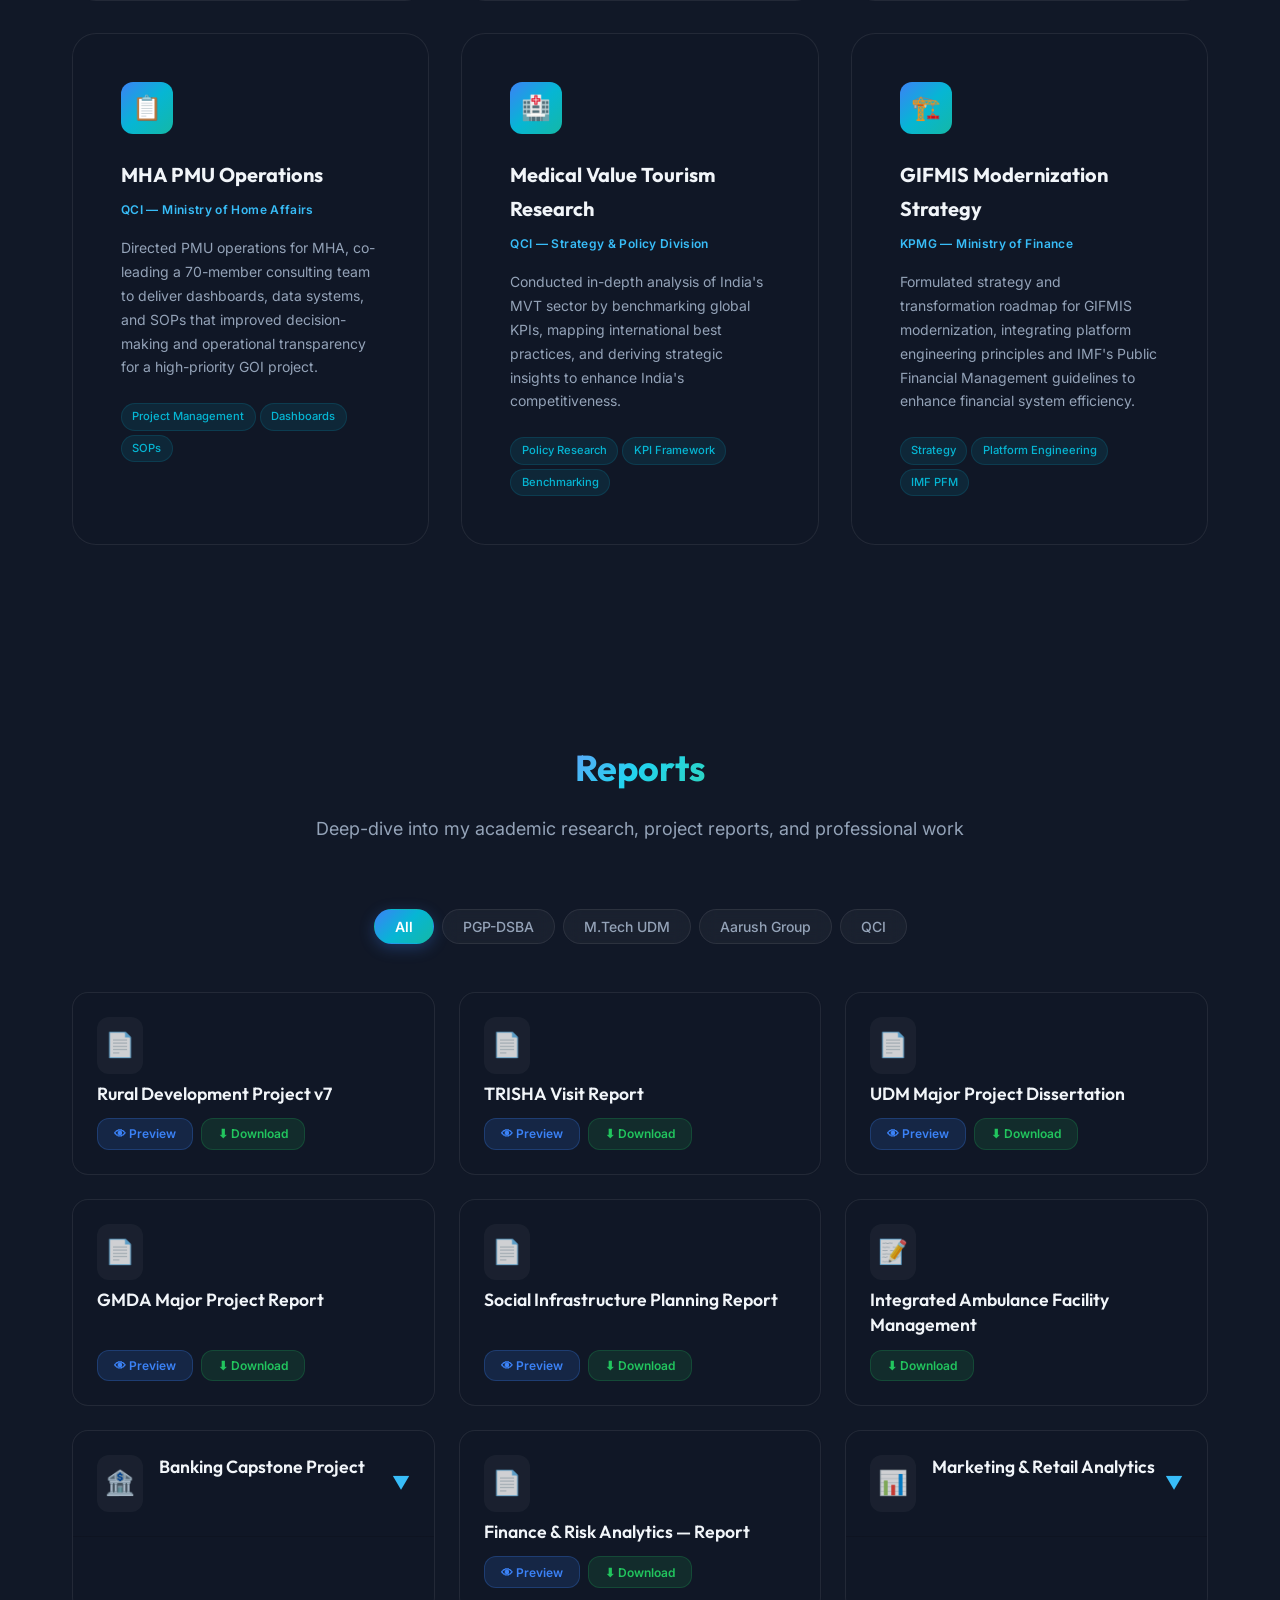
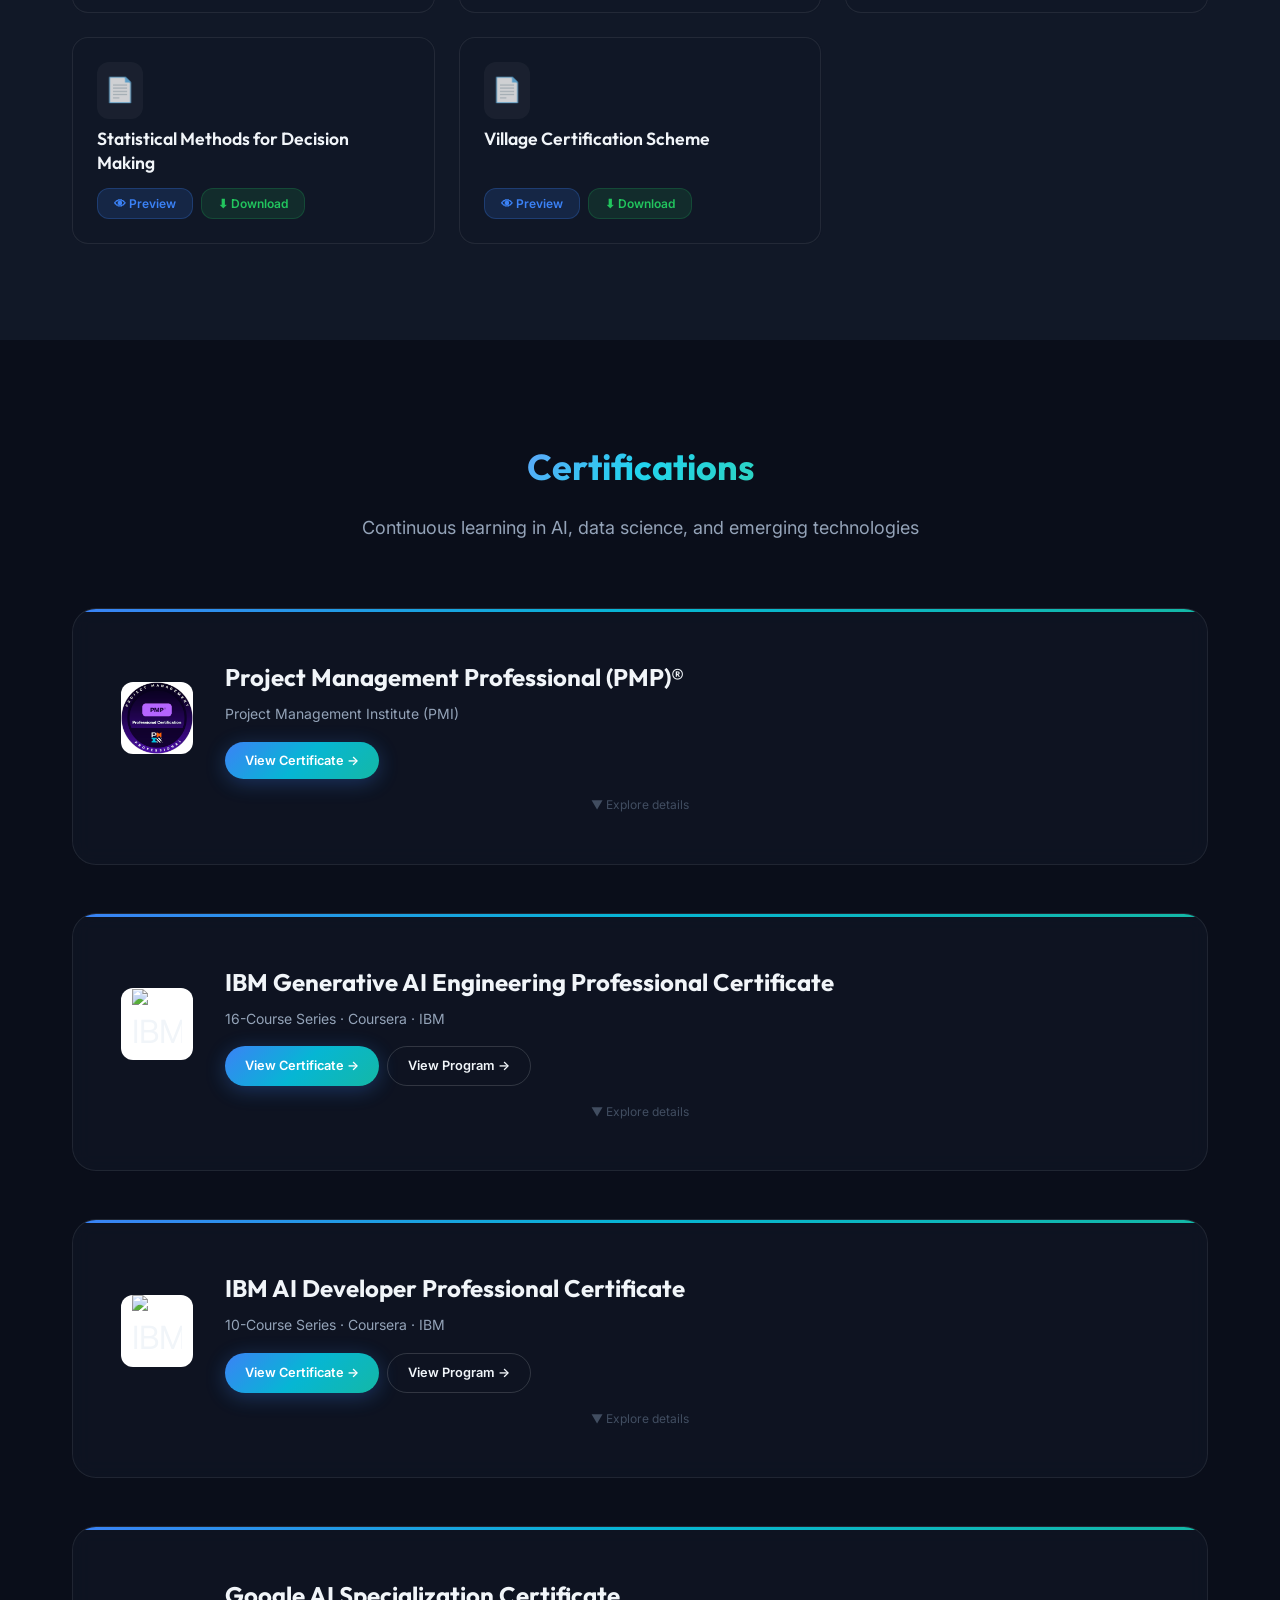
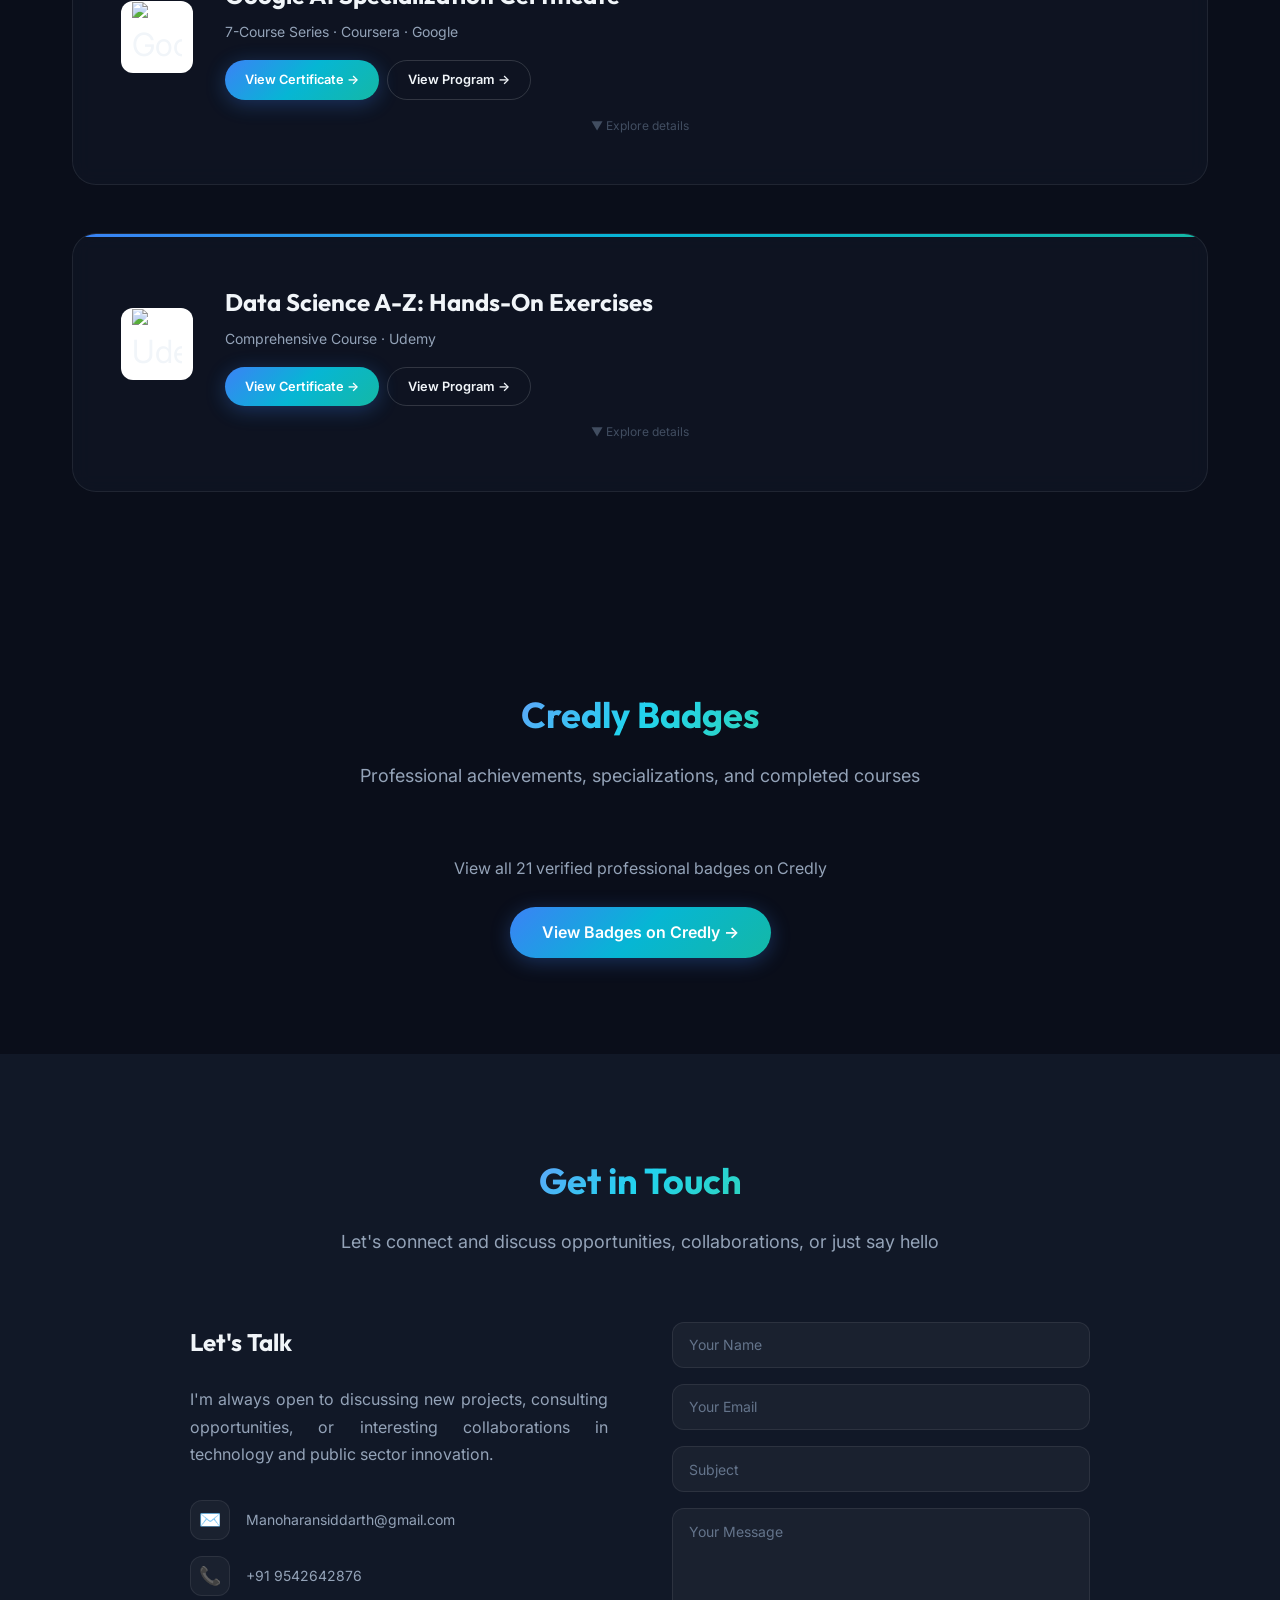
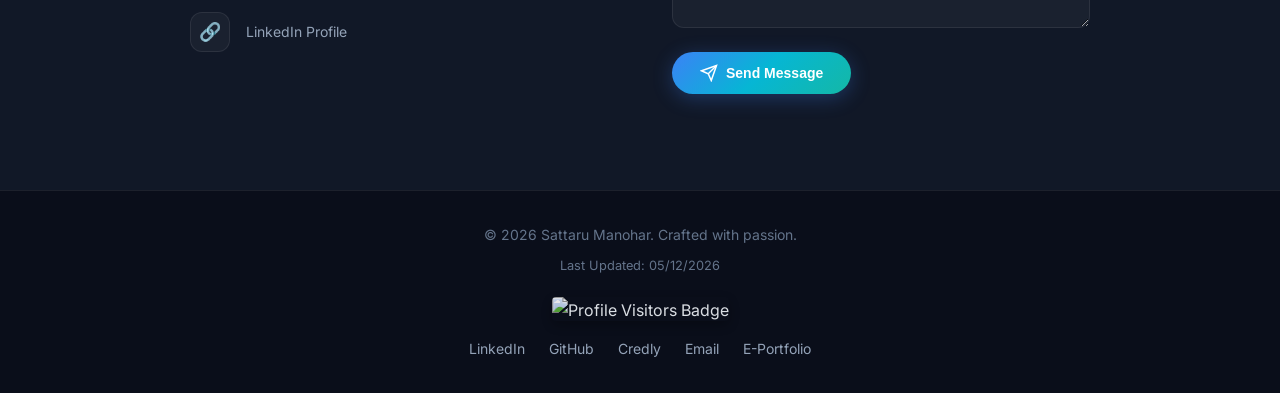
==== commit a525b5f4: "Auto-update Last Updated date dynamically on page load" ====
--- a/index.html
+++ b/index.html
@@ -1522,7 +1522,8 @@
   <footer class="footer">
     <div class="container">
       <p>© 2026 Sattaru Manohar. Crafted with passion.</p>
-      <p style="font-size: 0.8rem; color: var(--text-muted); margin-top: 0.5rem;">Last Updated: 07/04/2026</p>
+      <p style="font-size: 0.8rem; color: var(--text-muted); margin-top: 0.5rem;">Last Updated: <span id="lastUpdatedDate"></span></p>
+      <script>document.getElementById('lastUpdatedDate').textContent = new Date().toLocaleDateString('en-GB', { day: '2-digit', month: '2-digit', year: 'numeric' });</script>
 
       <div class="visitor-counter" style="margin-top: 20px; display: flex; justify-content: center; opacity: 0.9;">
         <img
